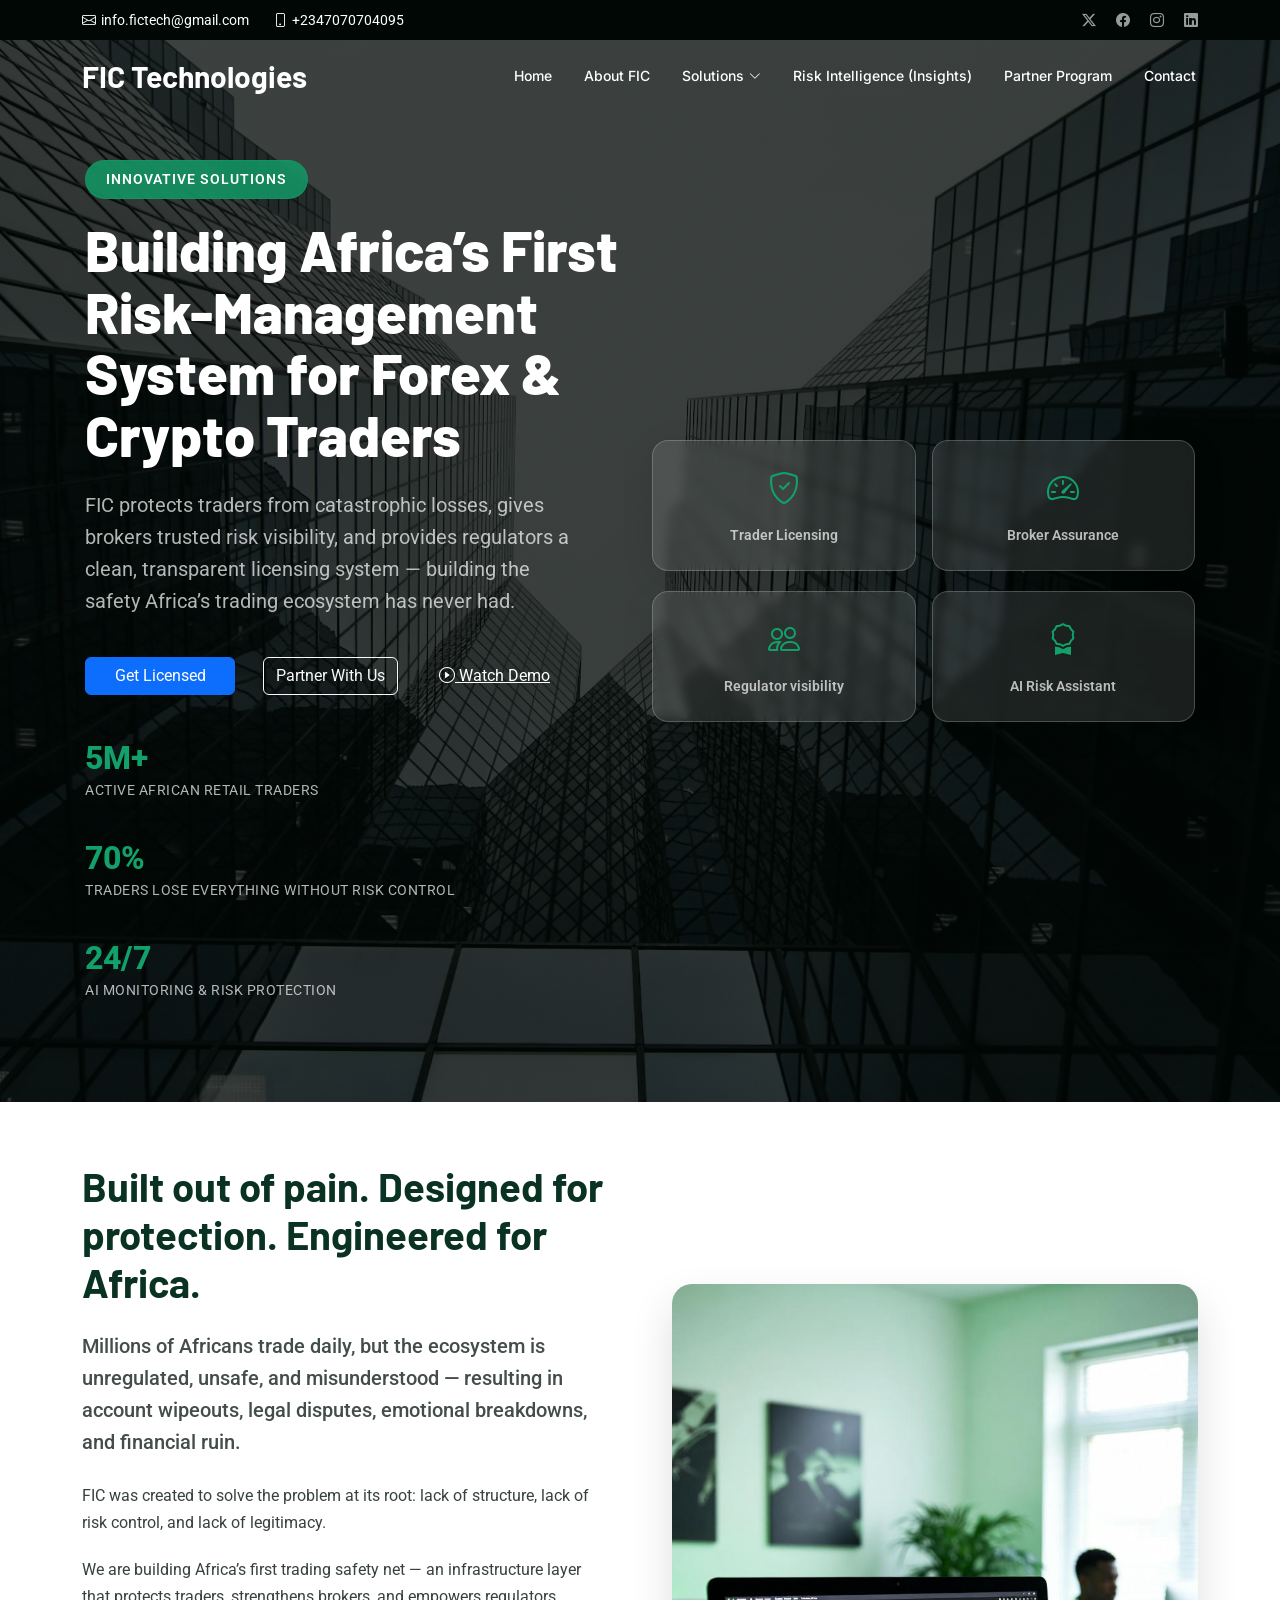
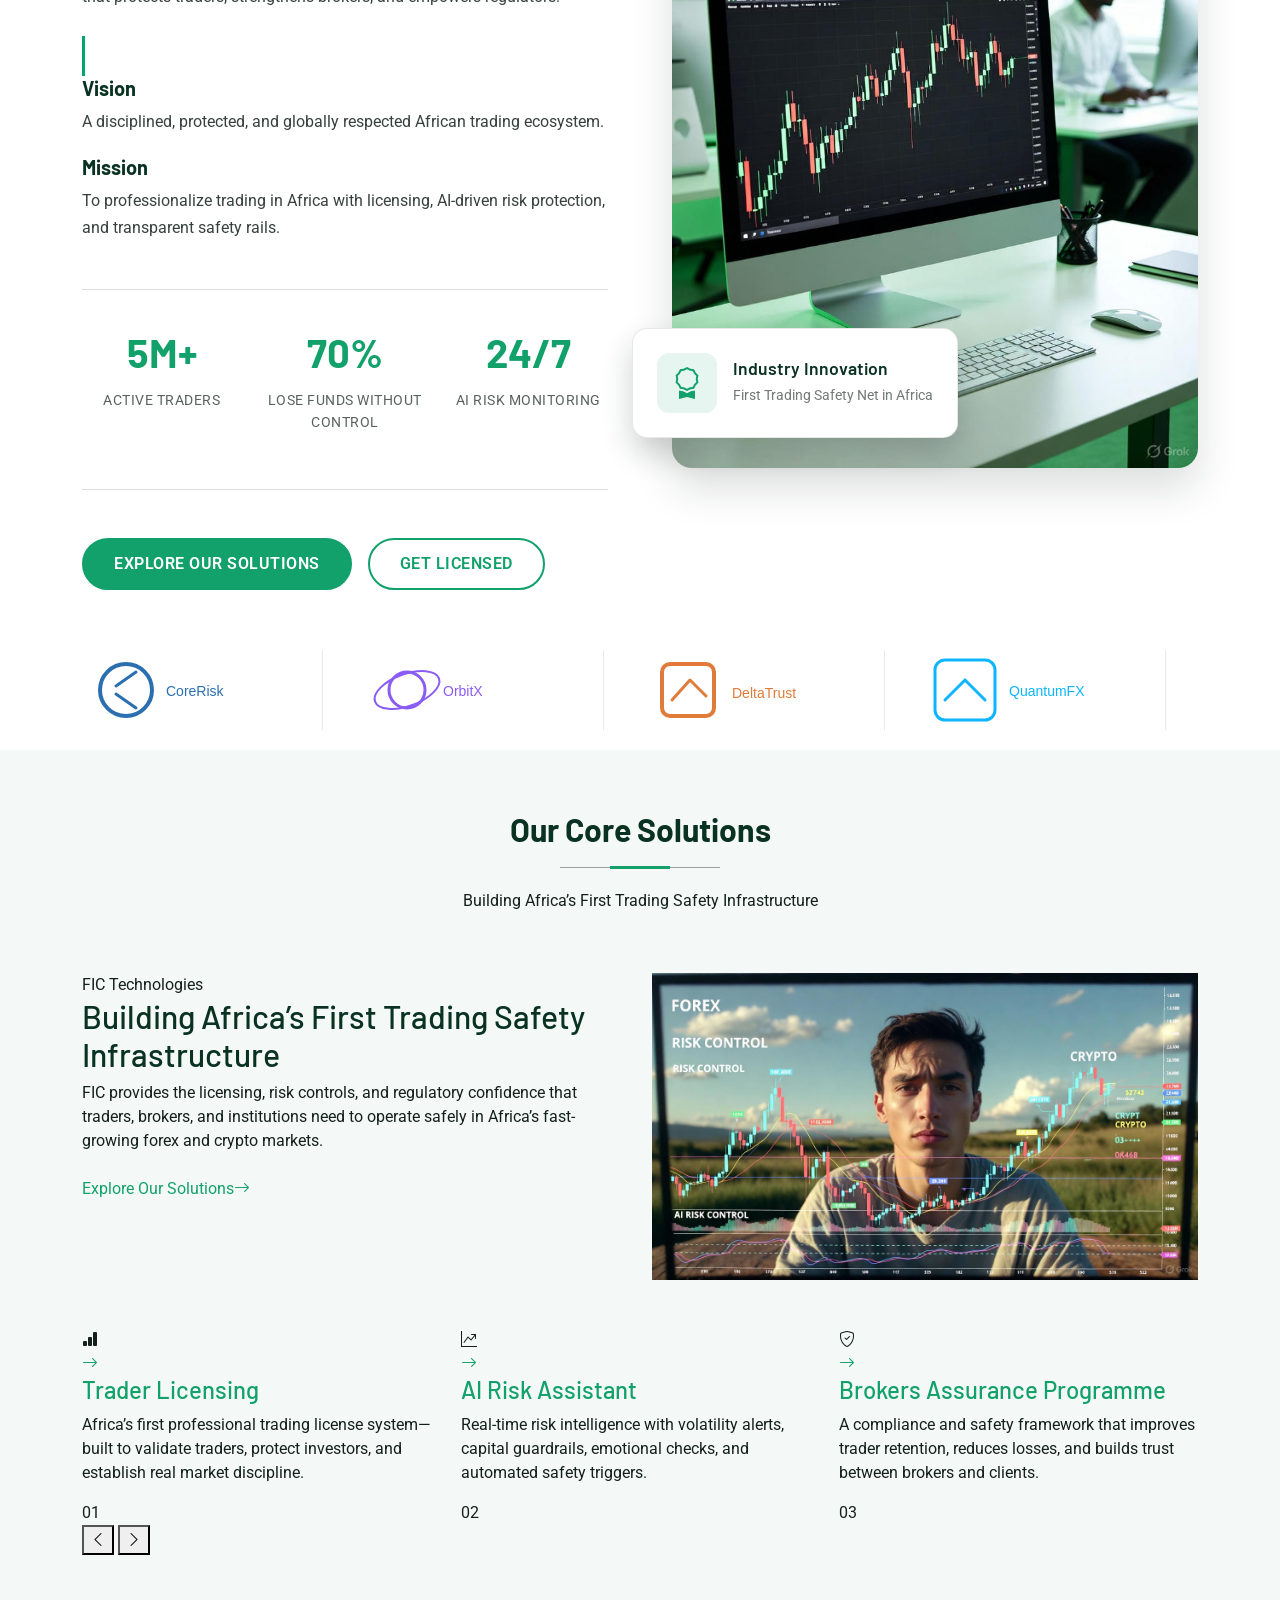
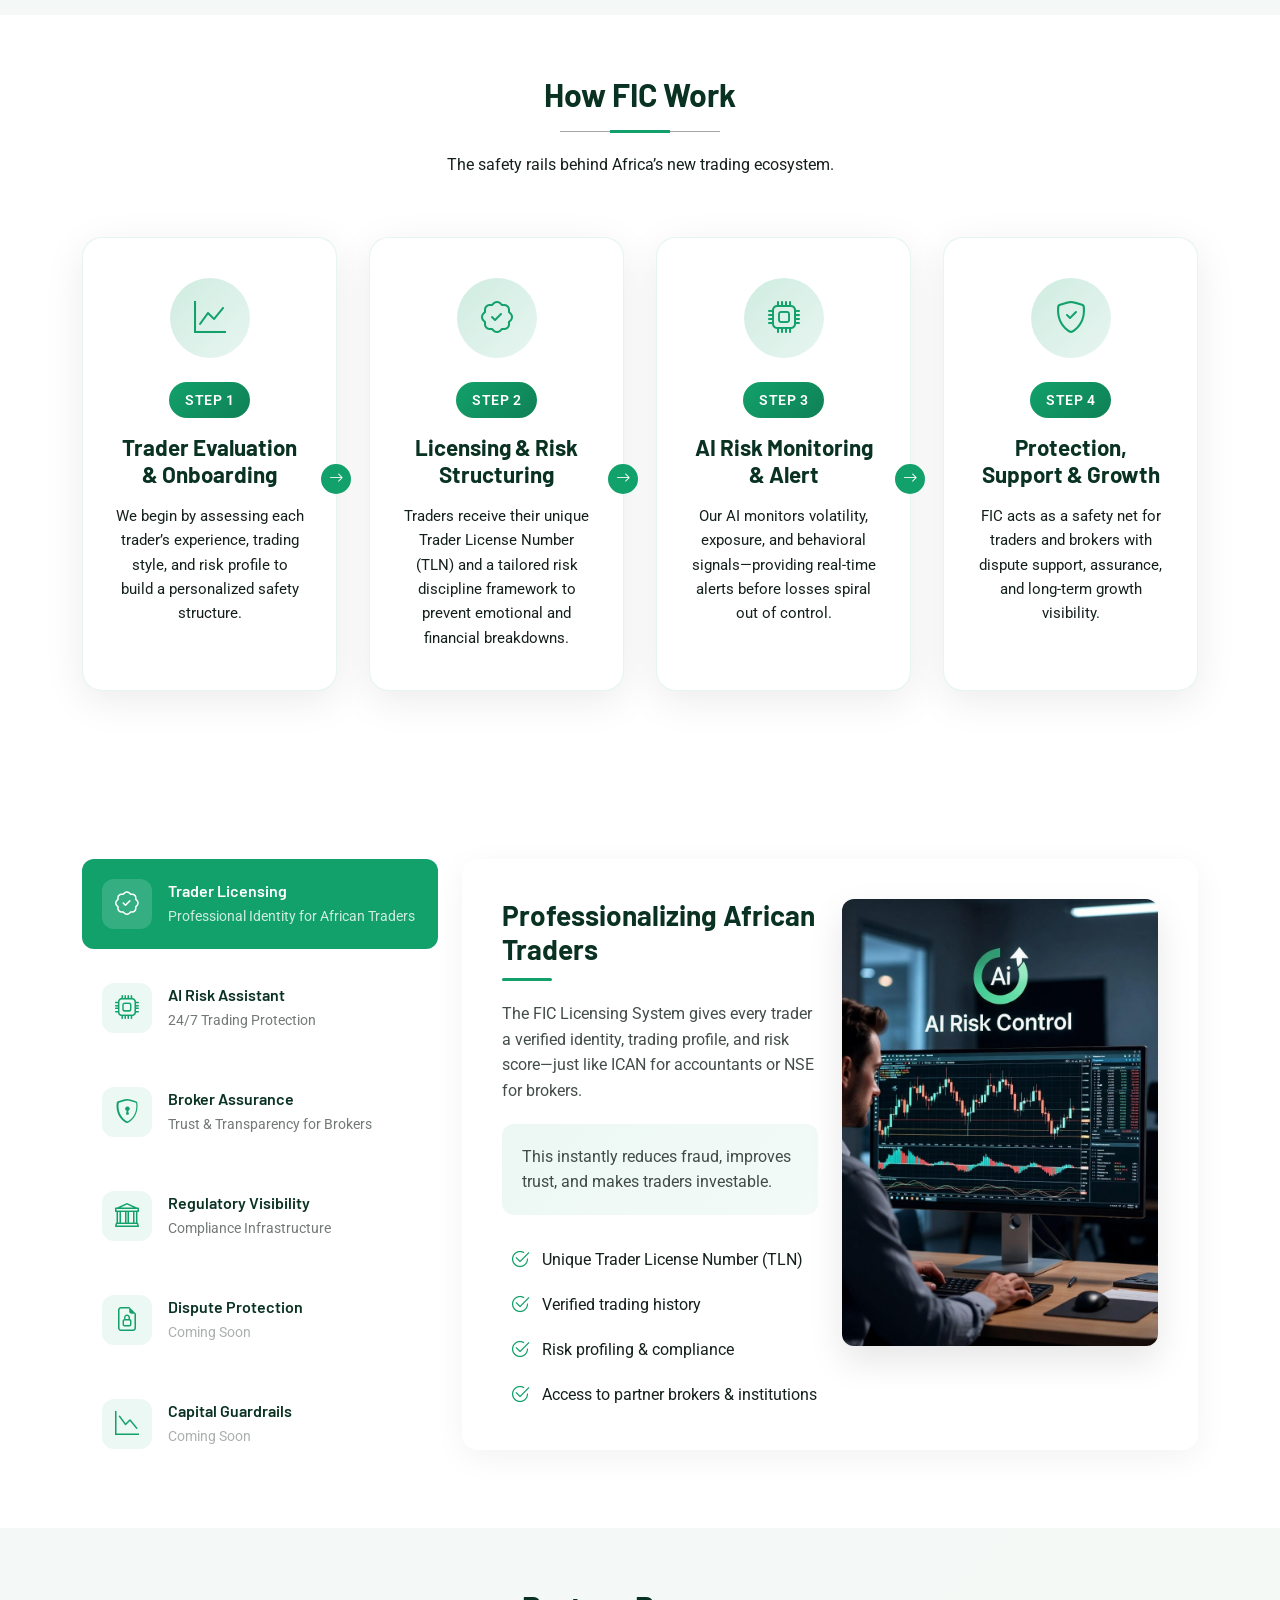
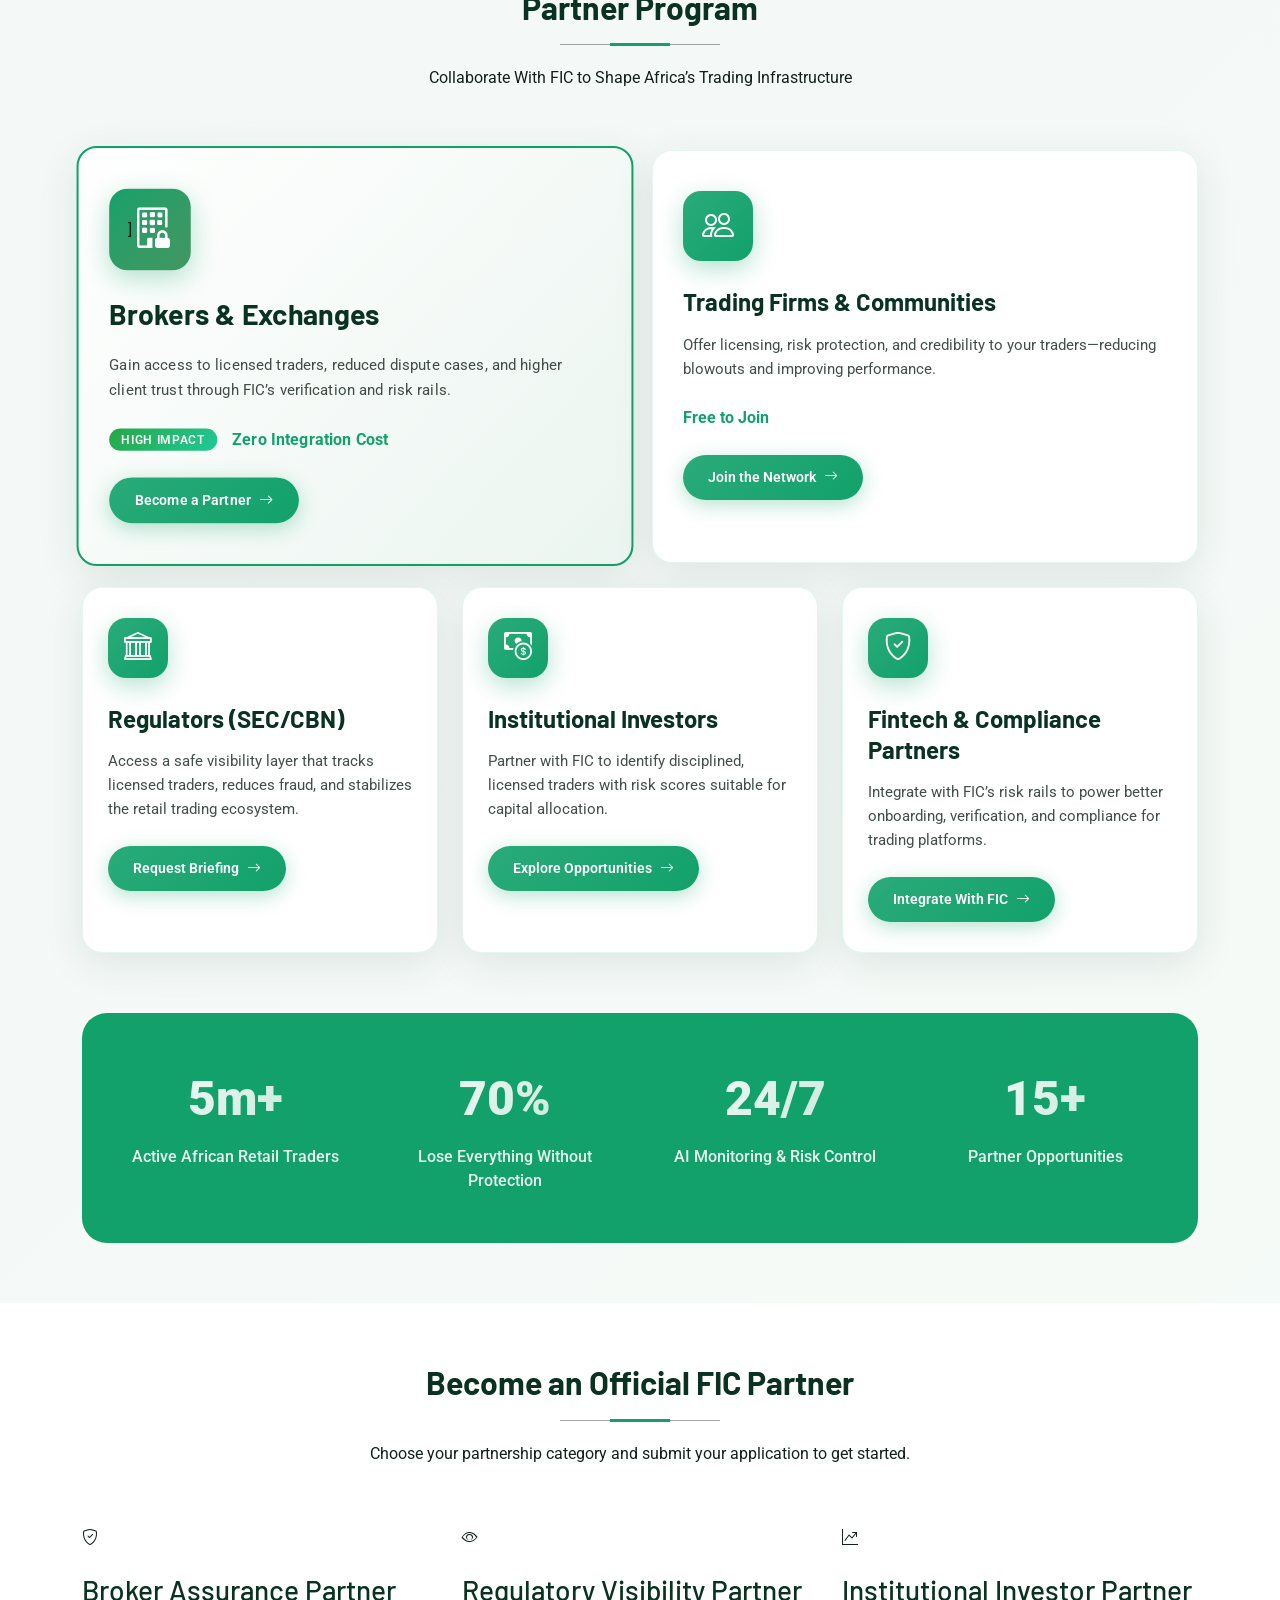
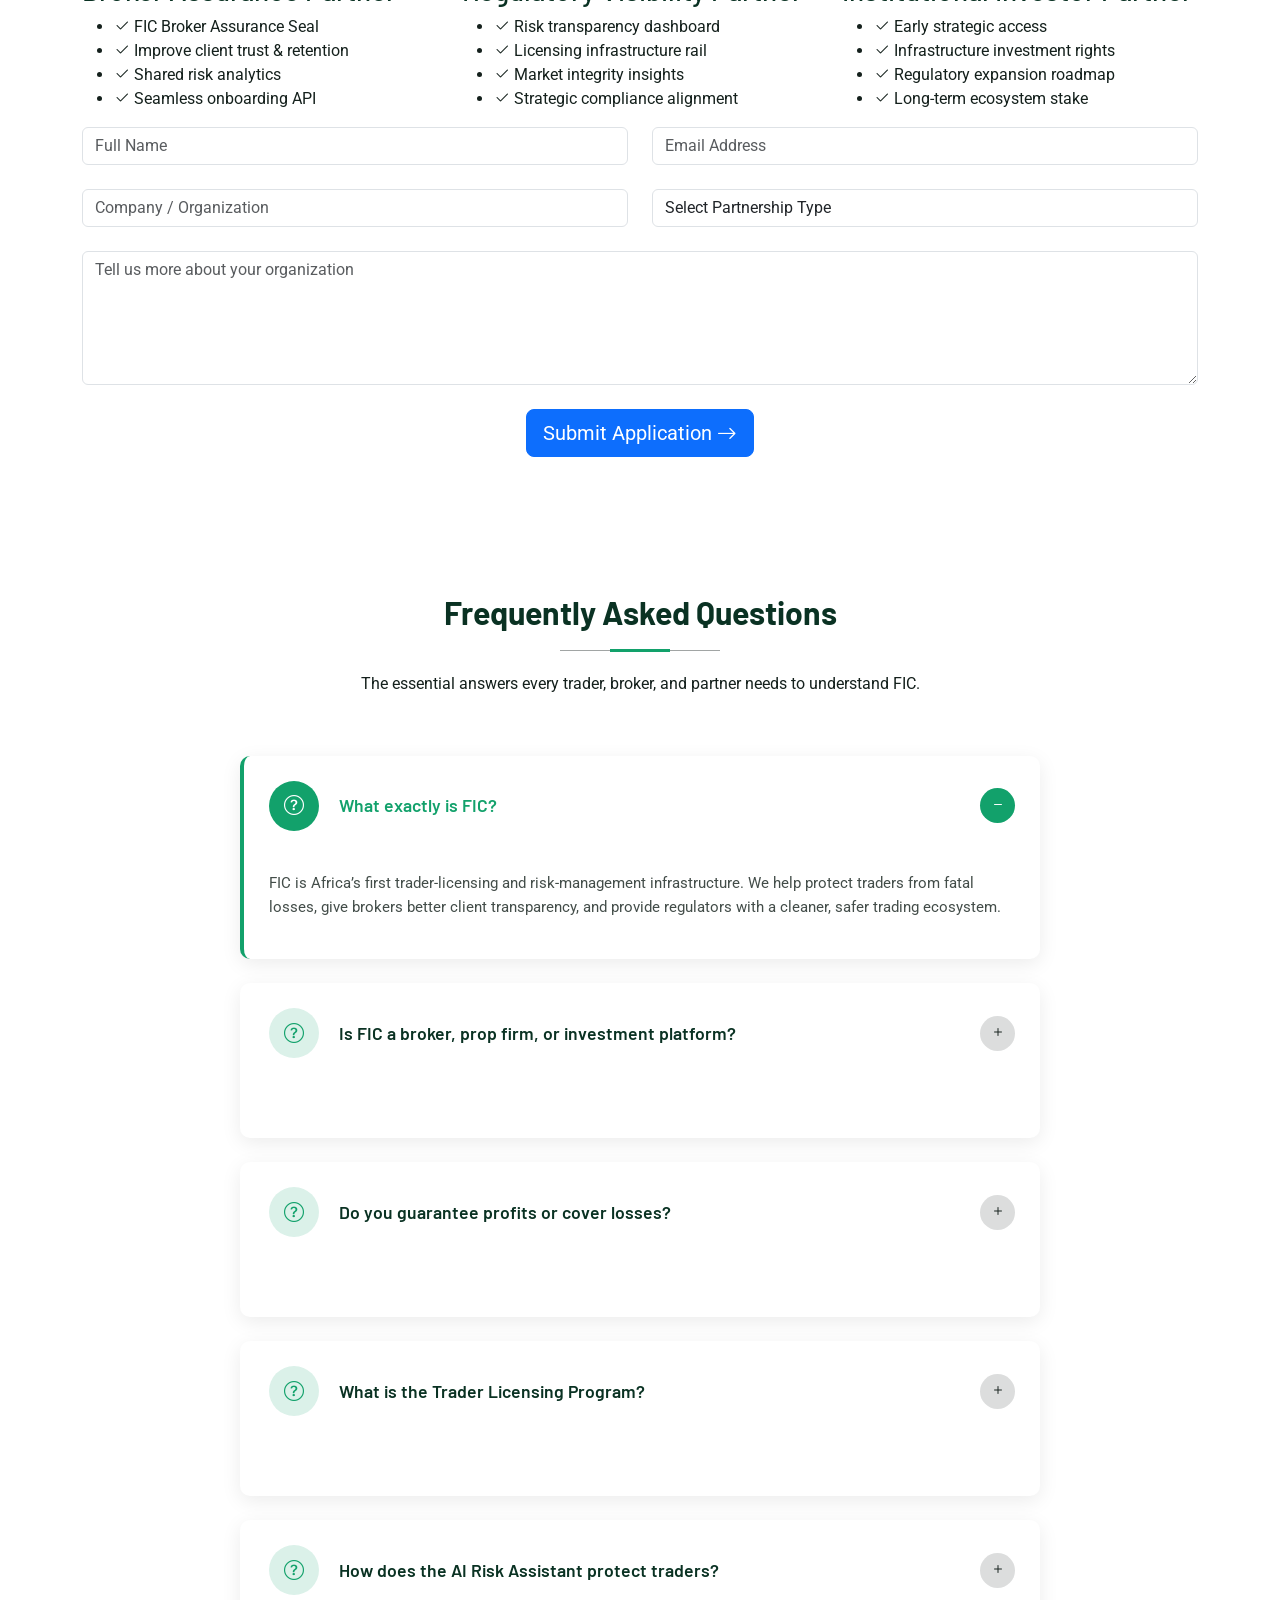
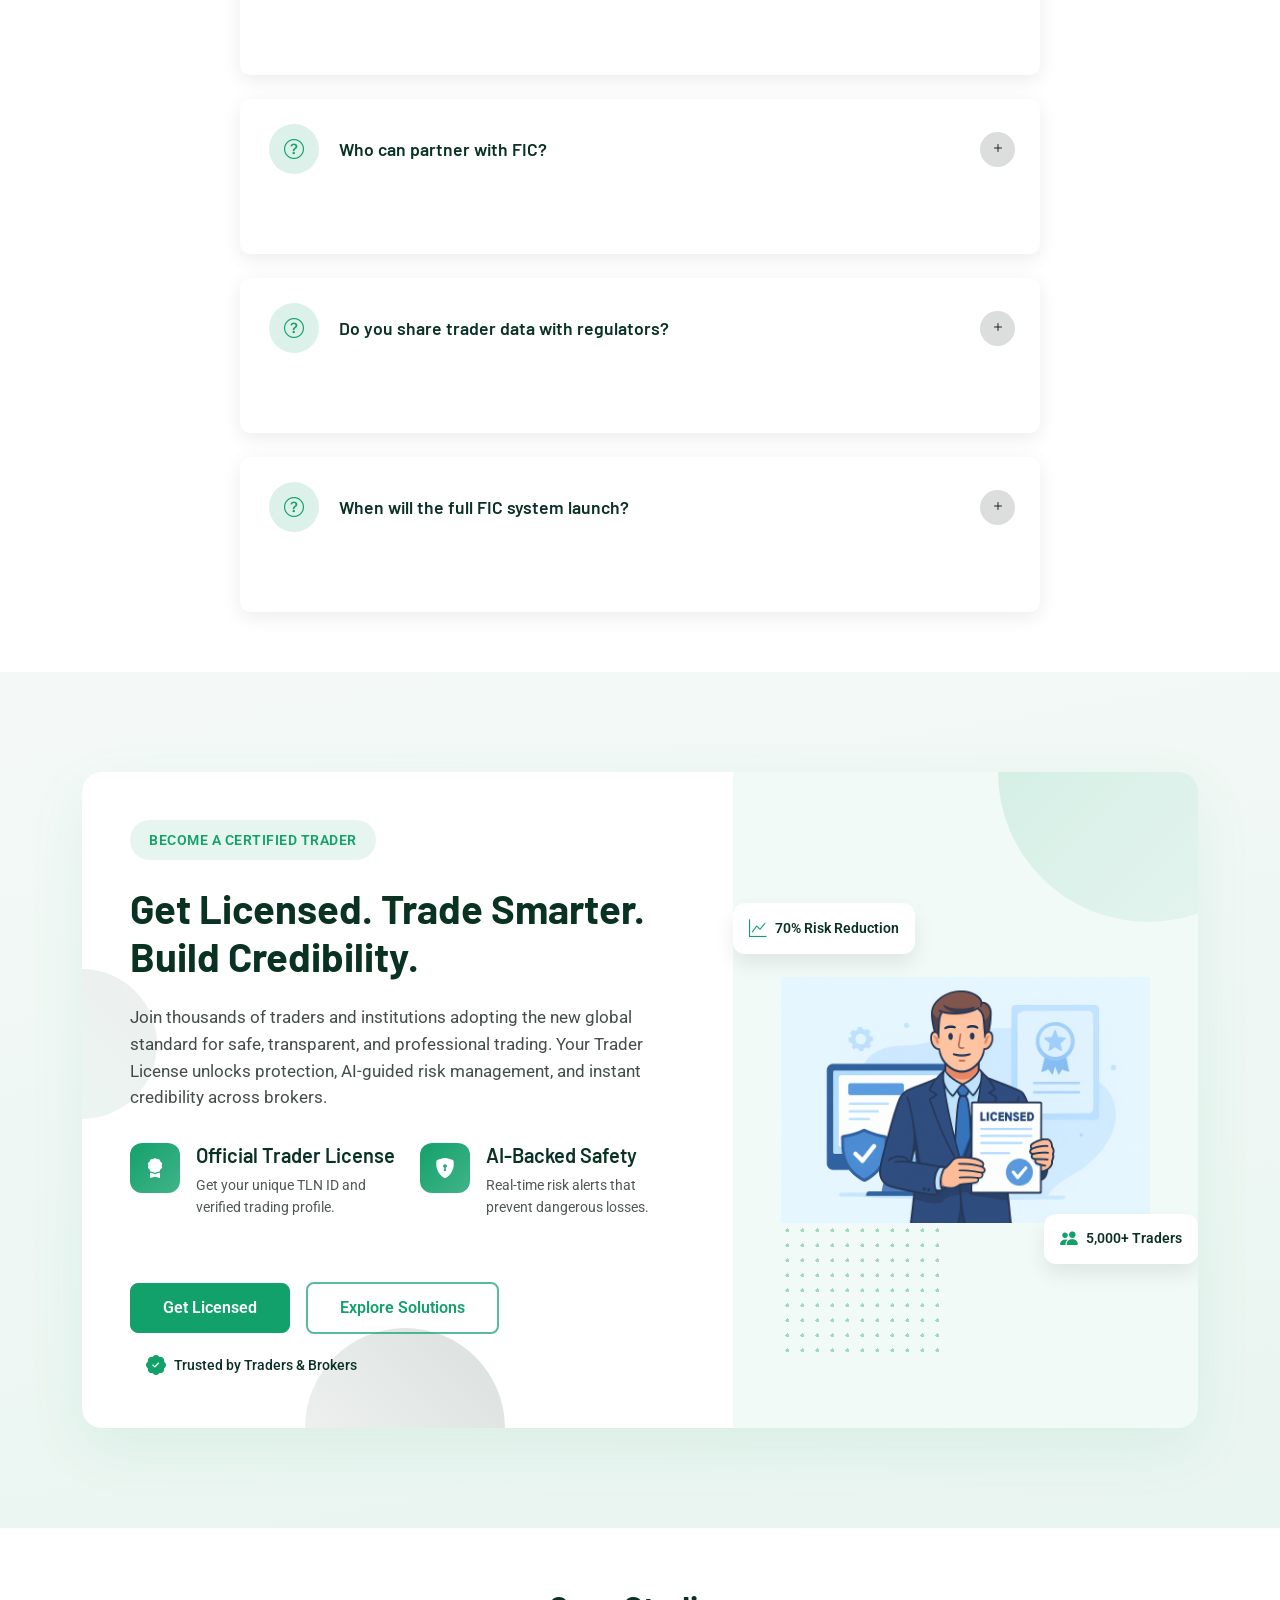
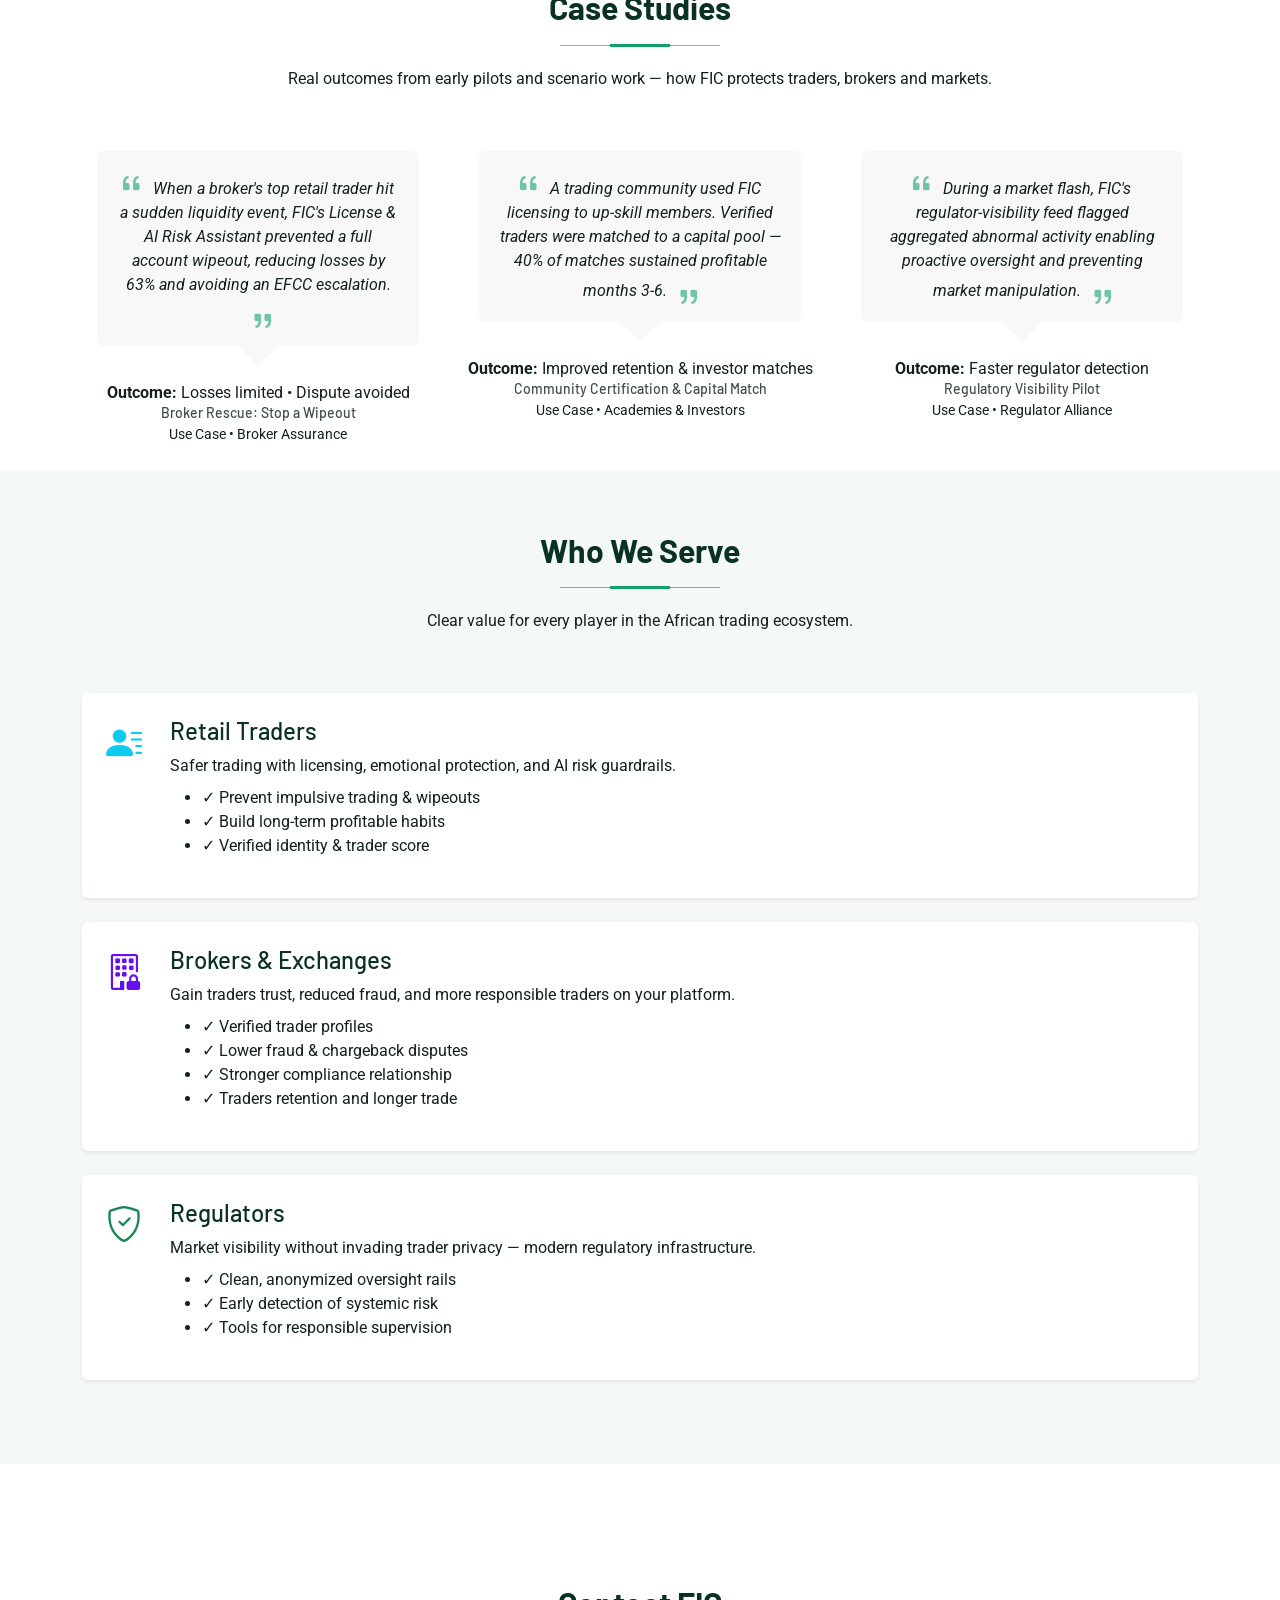
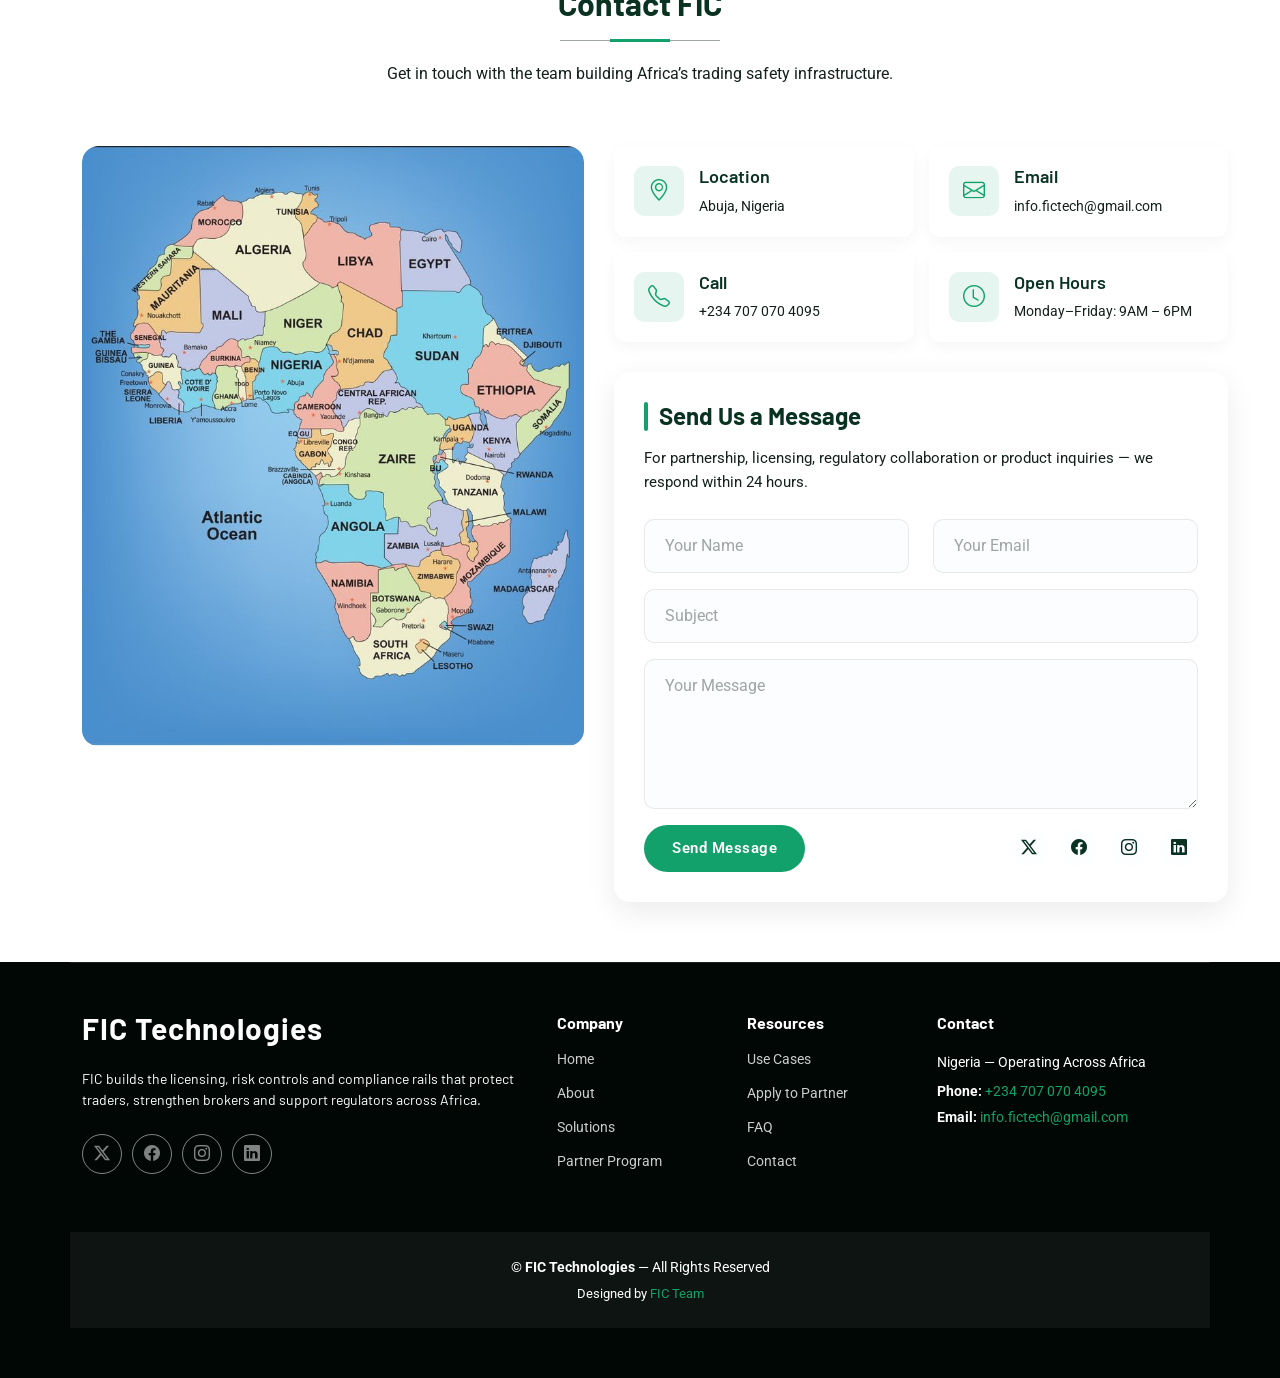
==== index.html @ 4be06a55 "Updated designs" ====
<!DOCTYPE html>
<html lang="en">

<head>
  <meta charset="utf-8">
  <meta content="width=device-width, initial-scale=1.0" name="viewport">
  <title>Index - Passion Bootstrap Template</title>
  <meta name="description" content="">
  <meta name="keywords" content="">
  <link rel="apple-touch-icon" sizes="180x180" href="/apple-touch-icon.png">
  <link rel="icon" type="image/png" sizes="512x512" href="/android-chrome-512x512.png">
  <link rel="icon" type="image/png" sizes="16x16" href="/favicon-16x16.png">
  <link rel="manifest" href="/site.webmanifest">

  <!-- Favicons -->
  <link href="assets/img/android-chrome-512x512.png" rel="icon">
  <link href="assets/img/apple-touch-icon.png" rel="apple-touch-icon">

  <!-- Fonts -->
  <link href="https://fonts.googleapis.com" rel="preconnect">
  <link href="https://fonts.gstatic.com" rel="preconnect" crossorigin>
  <link href="https://fonts.googleapis.com/css2?family=Roboto:ital,wght@0,100;0,300;0,400;0,500;0,700;0,900;1,100;1,300;1,400;1,500;1,700;1,900&family=Inter:wght@100;200;300;400;500;600;700;800;900&family=Barlow:ital,wght@0,100;0,200;0,300;0,400;0,500;0,600;0,700;0,800;0,900;1,100;1,200;1,300;1,400;1,500;1,600;1,700;1,800;1,900&display=swap" rel="stylesheet">

  <!-- Vendor CSS Files -->
  <link href="assets/vendor/bootstrap/css/bootstrap.min.css" rel="stylesheet">
  <link href="assets/vendor/bootstrap-icons/bootstrap-icons.css" rel="stylesheet">
  <link href="assets/vendor/glightbox/css/glightbox.min.css" rel="stylesheet">
  <link href="assets/vendor/swiper/swiper-bundle.min.css" rel="stylesheet">

  <!-- Main CSS File -->
  <link href="assets/css/main.css" rel="stylesheet">

  <!-- =======================================================
  * Template Name: FIC TECHNOLOGIES
  * Template URL: https://bootstrapmade.com/passion-bootstrap-template/
  * Updated: Jul 21 2025 with Bootstrap v5.3.7
  * Author: BootstrapMade.com
  * License: https://bootstrapmade.com/license/
  ======================================================== -->
</head>

<body class="index-page">

  <header id="header" class="header fixed-top">

    <div class="topbar d-flex align-items-center dark-background">
      <div class="container d-flex justify-content-center justify-content-md-between">
        <div class="contact-info d-flex align-items-center">
          <i class="bi bi-envelope d-flex align-items-center"><a href="mailto:info.fictech@gmail.com">info.fictech@gmail.com</a></i>
          <i class="bi bi-phone d-flex align-items-center ms-4"><span>+2347070704095</span></i>
        </div>
        <div class="social-links d-none d-md-flex align-items-center">
          <a href="#" class="twitter"><i class="bi bi-twitter-x"></i></a>
          <a href="#" class="facebook"><i class="bi bi-facebook"></i></a>
          <a href="#" class="instagram"><i class="bi bi-instagram"></i></a>
          <a href="#" class="linkedin"><i class="bi bi-linkedin"></i></a>
        </div>
      </div>
    </div><!-- End Top Bar -->

    <div class="branding d-flex align-items-cente">

      <div class="container position-relative d-flex align-items-center justify-content-between">
        <a href="index.html" class="logo d-flex align-items-center">
          <!-- Uncomment the line below if you also wish to use an image logo -->
          <!-- <img src="assets/img/logo.webp" alt=""> -->
          <h1 class="sitename">FIC Technologies</h1>
        </a>

        <nav id="navmenu" class="navmenu">
          <ul>
            <li><a href="#hero">Home</a></li>
<li><a href="#about">About FIC</a></li>

<li class="dropdown">
  <a href="#"><span>Solutions</span> <i class="bi bi-chevron-down"></i></a>
  <ul>
    <li><a href="#solution-licensing">Trader Licensing</a></li>
    <li><a href="#solution-ai">AI Risk Assistant</a></li>
    <li><a href="#solution-broker">Broker Assurance</a></li>
    <li><a href="#solution-regulator">Regulatory Visibility</a></li>
    <li><a href="#solution-dispute">Dispute Protection (Coming Soon)</a></li>
    <li><a href="#solution-capital">Capital Guardrails (Coming Soon)</a></li>
    <li><a href="#solution-behavior">Behavioral Risk Score (Coming Soon)</a></li>
  </ul>
</li>

<li><a href="#insights">Risk Intelligence (Insights)</a></li>
<li><a href="#partner">Partner Program</a></li>
<li><a href="#contact">Contact</a></li>
          </ul>
          <i class="mobile-nav-toggle d-xl-none bi bi-list"></i>
        </nav>
      </div>

    </div>

  </header>

  <main class="main">

    <!-- Hero Section -->
<section id="hero" class="hero section dark-background">

  <div class="hero-background">
    <img src="assets/img/bg/bg-14.webp" alt="" data-aos-duration="1000">
    <div class="overlay"></div>
  </div>

  <div class="container">
    <div class="row align-items-center">
      <div class="col-lg-6">
        <div class="hero-content">
          <span class="hero-badge">Innovative Solutions</span>
          <h1>Building Africa’s First Risk-Management System for Forex &amp; Crypto Traders</h1>
          <p>
            FIC protects traders from catastrophic losses, gives brokers trusted risk visibility,
            and provides regulators a clean, transparent licensing system — building the safety Africa’s trading
            ecosystem has never had.
          </p>

          <!-- CTA Buttons (clean, no nesting) -->
          <div class="d-flex align-items-center mt-4 hero-ctas">

  <!-- Button 1: Primary – goes to How We Work -->
  <a href="#how-we-work" class="btn btn-primary btn-get-started me-3">
    Get Licensed
  </a>

  <!-- Button 2: Outline – goes to Partner Program -->
  <a href="#services" class="btn btn-outline-light me-3">
    Partner With Us
  </a>

  <!-- Button 3: Ghost / Light – opens Demo modal -->
  <a href="#" class="btn btn-link text-white" data-bs-toggle="modal" data-bs-target="#watchDemoModal">
    <i class="bi bi-play-circle"></i>
    <span>Watch Demo</span>
  </a>

</div>

          <!-- Hero Stats -->
          <div class="hero-stats mt-4">
            <div class="stat-item">
              <span class="stat-number">5M+</span>
              <span class="stat-label">Active African Retail Traders</span>
            </div>
            <div class="stat-item">
              <span class="stat-number">70%</span>
              <span class="stat-label">Traders lose everything without risk control</span>
            </div>
            <div class="stat-item">
              <span class="stat-number">24/7</span>
              <span class="stat-label">AI monitoring &amp; Risk Protection</span>
            </div>
          </div>

        </div>
      </div>

      <div class="col-lg-6">
        <div class="hero-visual">
          <div class="row g-3">
            <div class="col-6">
              <div class="feature-card">
                <i class="bi bi-shield-check"></i>
                <span>Trader Licensing</span>
              </div>
              <div class="feature-card">
                <i class="bi bi-people"></i>
                <span>Regulator visibility</span>
              </div>
            </div>
            <div class="col-6">
              <div class="feature-card">
                <i class="bi bi-speedometer2"></i>
                <span>Broker Assurance</span>
              </div>
              <div class="feature-card">
                <i class="bi bi-award"></i>
                <span>AI Risk Assistant</span>
              </div>
            </div>
          </div>
        </div>
      </div>

    </div>
  </div>

</section><!-- /Hero Section -->

    <!-- About Section -->
    <section id="about" class="about section">

      <div class="container">

        <div class="row align-items-center">
          <div class="col-lg-6">
            <div class="content">
            <h2>Built out of pain. Designed for protection. Engineered for Africa.</h2>
              <p class="lead">Millions of Africans trade daily, but the ecosystem is unregulated, unsafe, and misunderstood — resulting in account wipeouts, legal disputes, emotional breakdowns, and financial ruin.</p>
              <p>FIC was created to solve the problem at its root: lack of structure, lack of risk control, and lack of legitimacy.</p>
              <p>We are building Africa’s first trading safety net —
an infrastructure layer that protects traders, strengthens brokers, and empowers regulators.</p>
<div class="fic-values mt-3">
  <div class="fic-values" style="margin-top: 25px; padding: 20px; border-left: 3px solid #00a66c;"></div>
    <h5 style="font-weight: 700; margin-bottom: 8px;">Vision</h5>
  <p>A disciplined, protected, and globally respected African trading ecosystem.</p>

  <h5 style="font-weight: 700; margin-top: 20px; margin-bottom: 8px;">Mission</h5>
  <p>To professionalize trading in Africa with licensing, AI-driven risk protection, and transparent safety rails.</p>
</div>

              <div class="stats-container">
                <div class="row">
                  <div class="col-md-4">
                    <div class="stat-item">
                      <div class="number">5M+</div>
                      <div class="label">Active Traders</div>
                    </div>
                  </div>
                  <div class="col-md-4">
                    <div class="stat-item">
                      <div class="number">70%</div>
                      <div class="label">LOSE FUNDS WITHOUT CONTROL</div>
                    </div>
                  </div>
                  <div class="col-md-4">
                    <div class="stat-item">
                      <div class="number">24/7</div>
                      <div class="label">AI RISK MONITORING</div>
                    </div>
                  </div>
                </div>
              </div>

              <div class="cta-wrapper">
                <a href="#portfolio" class="btn btn-primary">Explore Our Solutions</a>
                <a href="#team" class="btn btn-outline">Get Licensed</a>
              </div>
            </div>
          </div>

          <div class="col-lg-6">
            <div class="image-wrapper">
              <img src="assets/img/about/shared_image_1764369070200.jpg" alt="About Us" class="img-fluid main-image">
              <div class="floating-card">
                <div class="card-content">
                  <i class="bi bi-award"></i>
                  <div class="text">
                    <h5>Industry Innovation</h5>
                    <span>First Trading Safety Net in Africa</span>
                  </div>
                </div>
              </div>
            </div>
          </div>
        </div>

      </div>

    </section><!-- /About Section -->

    <section id="clients" class="clients section">

  <div class="container">
    <div class="swiper clients-swiper init-swiper">

      <script type="application/json" class="swiper-config">
        {
          "loop": true,
          "speed": 3000,
          "autoplay": {
            "delay": 0,
            "pauseOnMouseEnter": false,
            "disableOnInteraction": false
          },
          "slidesPerView": "auto",
          "spaceBetween": 40,
          "grabCursor": false,
          "allowTouchMove": false
        }
      </script>

      <div class="swiper-wrapper align-items-center">

        <div class="swiper-slide"><img src="assets/img/clients/apex-markets.svg" class="img-fluid"></div>
        <div class="swiper-slide"><img src="assets/img/clients/corerisk.svg" class="img-fluid"></div>
        <div class="swiper-slide"><img src="assets/img/clients/orbitx.svg" class="img-fluid"></div>
        <div class="swiper-slide"><img src="assets/img/clients/deltatrust.svg" class="img-fluid"></div>
        <div class="swiper-slide"><img src="assets/img/clients/quantumfx.svg" class="img-fluid"></div>
        <div class="swiper-slide"><img src="assets/img/clients/primelayer.svg" class="img-fluid"></div>
        <div class="swiper-slide"><img src="assets/img/clients/novadata.svg" class="img-fluid"></div>
        <div class="swiper-slide"><img src="assets/img/clients/shieldtech.svg" class="img-fluid"></div>

      </div>

    </div>
  </div>

</section>



    <!-- Featured Services Section -->
    <section id="featured-services" class="Our Core Solutions section light-background">

      <!-- Section Title -->
      <div class="container section-title">
        <h2>Our Core Solutions</h2>
        <p>Building Africa’s First Trading Safety Infrastructure</p>
      </div><!-- End Section Title -->

      <div class="container">

        <div class="row">
          <div class="col-lg-6">
            <div class="services-content" data-aos-duration="900">
              <span class="subtitle">FIC Technologies</span>
              <h2>Building Africa’s First Trading Safety Infrastructure</h2>
              <p data-aos-duration="800">FIC provides the licensing, risk controls, and regulatory confidence that traders,
            brokers, and institutions need to operate safely in Africa’s fast-growing forex and crypto markets.</p>
              <div class="mt-4" data-aos-duration="1100">
                <a href="#" class="btn-consultation"><span>Explore Our Solutions</span><i class="bi bi-arrow-right"></i></a>
              </div>
            </div>
          </div>
          <div class="col-lg-6">
            <div class="services-image">
              <img src="assets/img/services/shared_image_1764605175584.jpg" alt="Business Services" class="img-fluid">
              <div class="shape-circle"></div>
              <div class="shape-accent"></div>
            </div>
          </div>
        </div>

        <div class="row mt-5" data-aos-duration="1000">
          <div class="col-12">
            <div class="services-slider swiper init-swiper">
              <script type="application/json" class="swiper-config">
                {
                  "slidesPerView": 3,
                  "spaceBetween": 20,
                  "loop": true,
                  "speed": 600,
                  "autoplay": {
                    "delay": 5000
                  },
                  "navigation": {
                    "nextEl": ".swiper-nav-next",
                    "prevEl": ".swiper-nav-prev"
                  },
                  "breakpoints": {
                    "320": {
                      "slidesPerView": 1
                    },
                    "768": {
                      "slidesPerView": 2
                    },
                    "992": {
                      "slidesPerView": 3
                    }
                  }
                }
              </script>
              <div class="swiper-wrapper">

                <div class="swiper-slide">
                  <div class="service-card">
                    <div class="icon-box">
                      <i class="bi bi-bar-chart-fill"></i>
                    </div>
                    <a href="#" class="arrow-link"><i class="bi bi-arrow-right"></i></a>
                    <div class="content">
                      <h4><a href="#">Trader Licensing</a></h4>
                      <p>Africa’s first professional trading license system—built to validate traders, protect investors, and establish real market discipline.</p>
                      <div class="service-number">01</div>
                    </div>
                  </div>
                </div>

                <div class="swiper-slide">
                  <div class="service-card">
                    <div class="icon-box">
                      <i class="bi bi-graph-up-arrow"></i>
                    </div>
                    <a href="#" class="arrow-link"><i class="bi bi-arrow-right"></i></a>
                    <div class="content">
                      <h4><a href="#">AI Risk Assistant</a></h4>
                      <p>Real-time risk intelligence with volatility alerts, capital guardrails, emotional checks, and automated safety triggers.</p>
                      <div class="service-number">02</div>
                    </div>
                  </div>
                </div>

                <div class="swiper-slide">
                  <div class="service-card">
                    <div class="icon-box">
                      <i class="bi bi-shield-check"></i>
                    </div>
                    <a href="#" class="arrow-link"><i class="bi bi-arrow-right"></i></a>
                    <div class="content">
                      <h4><a href="#">Brokers Assurance Programme</a></h4>
                      <p>A compliance and safety framework that improves trader retention, reduces losses, and builds trust between brokers and clients.</p>
                      <div class="service-number">03</div>
                    </div>
                  </div>
                </div>

                <div class="swiper-slide">
                  <div class="service-card">
                    <div class="icon-box">
                      <i class="bi bi-lightbulb-fill"></i>
                    </div>
                    <a href="#" class="arrow-link"><i class="bi bi-arrow-right"></i></a>
                    <div class="content">
                      <h4><a href="#">Regulatory Visibility</a></h4>
                      <p>Privacy-preserving oversight rails that provide regulators with clean, trusted activity streams without exposing trader identity.</p>
                      <div class="service-number">04</div>
                    </div>
                  </div>
                </div>

                <div class="swiper-slide">
                  <div class="service-card">
                    <div class="icon-box">
                      <i class="bi bi-people-fill"></i>
                    </div>
                    <a href="#" class="arrow-link"><i class="bi bi-arrow-right"></i></a>
                    <div class="content">
                      <h4><a href="#">Dispute Protection</a></h4>
                      <p> A structured mediation layer that protects traders from wrongful accusations and protects brokers from fraudulent claims.</p>
                      <div class="service-number">05</div>
                    </div>
                  </div>
                </div>

              </div>
            </div>
          </div>
        </div>

        <div class="row">
          <div class="col-12">
            <div class="swiper-navigation">
              <button class="swiper-nav-prev"><i class="bi bi-chevron-left"></i></button>
              <button class="swiper-nav-next"><i class="bi bi-chevron-right"></i></button>
            </div>
          </div>
        </div>

      </div>

    </section><!-- /Featured Services Section -->

    <!-- How We Work Section -->
    <section id="how-we-work" class="how-we-work section">

      <!-- Section Title -->
      <div class="container section-title">
        <h2>How FIC Work</h2>
        <p>The safety rails behind Africa’s new trading ecosystem.</p>
      </div><!-- End Section Title -->

      <div class="container">

        <div class="steps-grid">
          <div class="step-card">
            <div class="step-icon">
              <i class="bi bi-graph-up"></i>
            </div>
            <div class="step-number">Step 1</div>
            <h3>Trader Evaluation & Onboarding</h3>
            <p>We begin by assessing each trader’s experience, trading style, and risk profile to build a personalized safety structure.</p>
            <div class="step-arrow">
              <i class="bi bi-arrow-right"></i>
            </div>
          </div>

          <div class="step-card">
            <div class="step-icon">
              <i class="bi bi-patch-check"></i>
            </div>
            <div class="step-number">Step 2</div>
            <h3>Licensing & Risk Structuring</h3>
            <p>Traders receive their unique Trader License Number (TLN) and a tailored risk discipline framework to prevent emotional and financial breakdowns.</p>
            <div class="step-arrow">
              <i class="bi bi-arrow-right"></i>
            </div>
          </div>

          <div class="step-card">
            <div class="step-icon">
              <i class="bi bi-cpu"></i>
            </div>
            <div class="step-number">Step 3</div>
            <h3>AI Risk Monitoring & Alert</h3>
            <p>Our AI monitors volatility, exposure, and behavioral signals—providing real-time alerts before losses spiral out of control.</p>
            <div class="step-arrow">
              <i class="bi bi-arrow-right"></i>
            </div>
          </div>

          <div class="step-card">
            <div class="step-icon">
              <i class="bi bi-shield-check"></i>
            </div>
            <div class="step-number">Step 4</div>
            <h3>Protection, Support & Growth</h3>
            <p>FIC acts as a safety net for traders and brokers with dispute support, assurance, and long-term growth visibility.</p>
          </div>
        </div>

      </div>

    </section><!-- /How We Work Section -->

    <!-- Features Section -->
<section id="features" class="features section">

  <div class="container">

    <div class="row g-4">
      
      <!-- Left Navigation Tabs -->
      <div class="col-lg-4">
        <ul class="nav nav-tabs flex-column" role="tablist">

          <!-- TAB 1 -->
          <li class="nav-item">
            <a class="nav-link active" data-bs-toggle="tab" data-bs-target="#features-tab-1" role="tab">
              <div class="d-flex align-items-center">
                <div class="icon-box"><i class="bi bi-patch-check"></i></div>
                <div class="ms-3">
                  <h4>Trader Licensing</h4>
                  <p>Professional Identity for African Traders</p>
                </div>
              </div>
            </a>
          </li>

          <!-- TAB 2 -->
          <li class="nav-item">
            <a class="nav-link" data-bs-toggle="tab" data-bs-target="#features-tab-2" role="tab">
              <div class="d-flex align-items-center">
                <div class="icon-box"><i class="bi bi-cpu"></i></div>
                <div class="ms-3">
                  <h4>AI Risk Assistant</h4>
                  <p>24/7 Trading Protection</p>
                </div>
              </div>
            </a>
          </li>

          <!-- TAB 3 -->
          <li class="nav-item">
            <a class="nav-link" data-bs-toggle="tab" data-bs-target="#features-tab-3" role="tab">
              <div class="d-flex align-items-center">
                <div class="icon-box"><i class="bi bi-shield-lock"></i></div>
                <div class="ms-3">
                  <h4>Broker Assurance</h4>
                  <p>Trust & Transparency for Brokers</p>
                </div>
              </div>
            </a>
          </li>

          <!-- TAB 4 -->
          <li class="nav-item">
            <a class="nav-link" data-bs-toggle="tab" data-bs-target="#features-tab-4" role="tab">
              <div class="d-flex align-items-center">
                <div class="icon-box"><i class="bi bi-bank"></i></div>
                <div class="ms-3">
                  <h4>Regulatory Visibility</h4>
                  <p>Compliance Infrastructure</p>
                </div>
              </div>
            </a>
          </li>

          <!-- TAB 5 (COMING SOON) -->
          <li class="nav-item">
            <a class="nav-link" data-bs-toggle="tab" data-bs-target="#features-tab-5" role="tab">
              <div class="d-flex align-items-center">
                <div class="icon-box"><i class="bi bi-file-earmark-lock"></i></div>
                <div class="ms-3">
                  <h4>Dispute Protection</h4>
                  <p style="opacity: 0.6;">Coming Soon</p>
                </div>
              </div>
            </a>
          </li>

          <!-- TAB 6 (COMING SOON) -->
          <li class="nav-item">
            <a class="nav-link" data-bs-toggle="tab" data-bs-target="#features-tab-6" role="tab">
              <div class="d-flex align-items-center">
                <div class="icon-box"><i class="bi bi-graph-down"></i></div>
                <div class="ms-3">
                  <h4>Capital Guardrails</h4>
                  <p style="opacity: 0.6;">Coming Soon</p>
                </div>
              </div>
            </a>
          </li>

        </ul>
      </div>
      <!-- End Left Navigation -->

      <!-- Right Tab Content -->
      <div class="col-lg-8">
        <div class="tab-content">

          <!-- TAB CONTENT 1: Trader Licensing -->
          <div class="tab-pane fade active show" id="features-tab-1" role="tabpanel">
            <div class="content-box">
              <div class="row g-4">
                
                <div class="col-lg-6">
                  <h3>Professionalizing African Traders</h3>
                  <p>The FIC Licensing System gives every trader a verified identity, trading profile, and risk score—just like ICAN for accountants or NSE for brokers.</p>
                  <p class="highlight">This instantly reduces fraud, improves trust, and makes traders investable.</p>
                  <ul class="features-list">
                    <li><i class="bi bi-check2-circle"></i> Unique Trader License Number (TLN)</li>
                    <li><i class="bi bi-check2-circle"></i> Verified trading history</li>
                    <li><i class="bi bi-check2-circle"></i> Risk profiling & compliance</li>
                    <li><i class="bi bi-check2-circle"></i> Access to partner brokers & institutions</li>
                  </ul>
                </div>

                <div class="col-lg-6">
                  <div class="image-box">
                    <img src="assets/img/misc/shared_image_1764602435386.jpg" class="img-fluid">
                  </div>
                </div>

              </div>
            </div>
          </div>

          <!-- TAB CONTENT 2: AI Risk Assistant -->
          <div class="tab-pane fade" id="features-tab-2" role="tabpanel">
            <div class="content-box">
              <div class="row g-4">

                <div class="col-lg-6">
                  <h3>24/7 AI Market Protection</h3>
                  <p>The AI Assistant monitors trades in real time and stops account wipeouts caused by emotions, volatility, or over-risking.</p>
                  <p class="highlight">It’s like having a professional risk manager sitting beside every trader.</p>
                  <ul class="features-list">
                    <li><i class="bi bi-check2-circle"></i> Volatility radar alerts</li>
                    <li><i class="bi bi-check2-circle"></i> Capital guardrails & limits</li>
                    <li><i class="bi bi-check2-circle"></i> AI-calculated stop-loss zones</li>
                    <li><i class="bi bi-check2-circle"></i> Emotional discipline prompts</li>
                  </ul>
                </div>

                <div class="col-lg-6">
                  <div class="image-box">
                    <img src="assets/img/misc/shared_image_1764602435386.jpg" class="img-fluid">
                  </div>
                </div>

              </div>
            </div>
          </div>

          <!-- TAB CONTENT 3: Broker Assurance -->
          <div class="tab-pane fade" id="features-tab-3" role="tabpanel">
            <div class="content-box">
              <div class="row g-4">

                <div class="col-lg-6">
                  <h3>Stronger Brokers. Safer Clients.</h3>
                  <p>The Broker Assurance Program gives exchanges and brokers a verified trader base, reduced disputes, and higher client retention.</p>
                  <p class="highlight">When traders are licensed and protected, brokers grow sustainably.</p>
                  <ul class="features-list">
                    <li><i class="bi bi-check2-circle"></i> Verified, compliant traders</li>
                    <li><i class="bi bi-check2-circle"></i> Reduced fraud cases</li>
                    <li><i class="bi bi-check2-circle"></i> Transparent performance data</li>
                    <li><i class="bi bi-check2-circle"></i> FIC-broker co-protection model</li>
                  </ul>
                </div>

                <div class="col-lg-6">
                  <div class="image-box">
                    <img src="assets/img/misc/shared_image_1764602435386.jpg" class="img-fluid">
                  </div>
                </div>

              </div>
            </div>
          </div>

          <!-- TAB CONTENT 4: Regulatory Visibility -->
          <div class="tab-pane fade" id="features-tab-4" role="tabpanel">
            <div class="content-box">
              <div class="row g-4">

                <div class="col-lg-6">
                  <h3>Infrastructure for Regulators</h3>
                  <p>FIC creates a safe digital rail for regulators to verify traders, brokers, and risk activity without interfering with privacy.</p>
                  <p class="highlight">Regulators finally get visibility without over-policing traders.</p>
                  <ul class="features-list">
                    <li><i class="bi bi-check2-circle"></i> Secure licensing registry</li>
                    <li><i class="bi bi-check2-circle"></i> Verified broker partnerships</li>
                    <li><i class="bi bi-check2-circle"></i> Non-intrusive compliance data</li>
                    <li><i class="bi bi-check2-circle"></i> Market risk intelligence</li>
                  </ul>
                </div>

                <div class="col-lg-6">
                  <div class="image-box">
                    <img src="assets/img/misc/shared_image_1764602435386.jpg" class="img-fluid">
                  </div>
                </div>

              </div>
            </div>
          </div>

          <!-- TAB CONTENT 5: Dispute Protection (COMING SOON) -->
          <div class="tab-pane fade" id="features-tab-5" role="tabpanel">
            <div class="content-box text-center">
              <h3>Dispute Protection</h3>
              <p class="highlight">Coming Soon</p>
              <p>Automated documentation and mediation tools to protect both traders and investors when things go wrong.</p>
            </div>
          </div>

          <!-- TAB CONTENT 6: Capital Guardrails (COMING SOON) -->
          <div class="tab-pane fade" id="features-tab-6" role="tabpanel">
            <div class="content-box text-center">
              <h3>Capital Guardrails</h3>
              <p class="highlight">Coming Soon</p>
              <p>Advanced risk rail that prevents catastrophic losses by enforcing capital discipline across all trades.</p>
            </div>
          </div>

        </div>
      </div>
      <!-- End Right Content -->

    </div>
  </div>

</section>
<!-- /Features Section -->
  <!-- Partner Program Section -->
<section id="services" class="services section light-background">

  <!-- Section Title -->
  <div class="container section-title">
    <h2>Partner Program</h2>
    <p>Collaborate With FIC to Shape Africa’s Trading Infrastructure</p>
  </div>

  <div class="container">

    <div class="row gy-4">

      <!-- Card 1: Brokers & Exchanges -->
      <div class="col-lg-6 col-md-6">
        <div class="service-card featured">
          <div class="service-icon">
    ]        <i class="bi bi-building-lock"></i>
          </div>
          <div class="service-content">
            <h3>Brokers & Exchanges</h3>
            <p>Gain access to licensed traders, reduced dispute cases, and higher client trust through FIC’s verification and risk rails.</p>
            <div class="service-meta">
              <span class="badge popular">High Impact</span>
              <span class="price">Zero Integration Cost</span>
            </div>
            <a href="#contact" class="btn-cta">
              <span>Become a Partner</span>
              <i class="bi bi-arrow-right"></i>
            </a>
          </div>
          <div class="service-bg"></div>
        </div>
      </div>

      <!-- Card 2: Trading Communities -->
      <div class="col-lg-6 col-md-6">
        <div class="service-card">
          <div class="service-icon">
            <i class="bi bi-people"></i>
          </div>
          <div class="service-content">
            <h3>Trading Firms & Communities</h3>
            <p>Offer licensing, risk protection, and credibility to your traders—reducing blowouts and improving performance.</p>
            <div class="service-meta">
              <span class="price">Free to Join</span>
            </div>
            <a href="#contact" class="btn-cta">
              <span>Join the Network</span>
              <i class="bi bi-arrow-right"></i>
            </a>
          </div>
          <div class="service-bg"></div>
        </div>
      </div>

      <!-- Card 3: Regulators -->
      <div class="col-lg-4 col-md-6">
        <div class="service-card compact">
          <div class="service-icon">
            <i class="bi bi-bank"></i>
          </div>
          <div class="service-content">
            <h3>Regulators (SEC/CBN)</h3>
            <p>Access a safe visibility layer that tracks licensed traders, reduces fraud, and stabilizes the retail trading ecosystem.</p>
            <a href="#contact" class="btn-cta">
              <span>Request Briefing</span>
              <i class="bi bi-arrow-right"></i>
            </a>
          </div>
          <div class="service-bg"></div>
        </div>
      </div>

      <!-- Card 4: Institutional Capital & Prop Firms -->
      <div class="col-lg-4 col-md-6">
        <div class="service-card compact">
          <div class="service-icon">
            <i class="bi bi-cash-coin"></i>
          </div>
          <div class="service-content">
            <h3>Institutional Investors</h3>
            <p>Partner with FIC to identify disciplined, licensed traders with risk scores suitable for capital allocation.</p>
            <a href="#contact" class="btn-cta">
              <span>Explore Opportunities</span>
              <i class="bi bi-arrow-right"></i>
            </a>
          </div>
          <div class="service-bg"></div>
        </div>
      </div>

      <!-- Card 5: Fintech & Compliance -->
      <div class="col-lg-4 col-md-6">
        <div class="service-card compact">
          <div class="service-icon">
            <i class="bi bi-shield-check"></i>
          </div>
          <div class="service-content">
            <h3>Fintech & Compliance Partners</h3>
            <p>Integrate with FIC’s risk rails to power better onboarding, verification, and compliance for trading platforms.</p>
            <a href="#contact" class="btn-cta">
              <span>Integrate With FIC</span>
              <i class="bi bi-arrow-right"></i>
            </a>
          </div>
          <div class="service-bg"></div>
        </div>
      </div>

    </div>

    <!-- Stats Section (KEEP IT) -->
    <div class="stats-highlight">
      <div class="row">
        <div class="col-lg-3 col-md-6">
          <div class="stat-item">
            <div class="stat-number">5m+</div>
            <div class="stat-label">Active African Retail Traders</div>
          </div>
        </div>
        <div class="col-lg-3 col-md-6">
          <div class="stat-item">
            <div class="stat-number">70%</div>
            <div class="stat-label">Lose Everything Without Protection</div>
          </div>
        </div>
        <div class="col-lg-3 col-md-6">
          <div class="stat-item">
            <div class="stat-number">24/7</div>
            <div class="stat-label">AI Monitoring & Risk Control</div>
          </div>
        </div>
        <div class="col-lg-3 col-md-6">
          <div class="stat-item">
            <div class="stat-number">15+</div>
            <div class="stat-label">Partner Opportunities</div>
          </div>
        </div>
      </div>
    </div>

  </div>

</section>

    <!-- Partner Application / Detailed Partnership Section -->
<section id="partner-apply" class="section partner-apply">

  <!-- Title -->
  <div class="container section-title">
    <h2>Become an Official FIC Partner</h2>
    <p>Choose your partnership category and submit your application to get started.</p>
  </div>

  <div class="container">

    <!-- Partnership Tiers -->
    <div class="row gy-5">

      <!-- Tier 1 -->
      <div class="col-lg-4 col-md-6">
        <div class="partnership-tier">
          <div class="icon">
            <i class="bi bi-shield-check"></i>
          </div>
          <h3>Broker Assurance Partner</h3>
          <ul class="tier-benefits">
            <li><i class="bi bi-check2"></i> FIC Broker Assurance Seal</li>
            <li><i class="bi bi-check2"></i> Improve client trust & retention</li>
            <li><i class="bi bi-check2"></i> Shared risk analytics</li>
            <li><i class="bi bi-check2"></i> Seamless onboarding API</li>
          </ul>
        </div>
      </div>

      <!-- Tier 2 -->
      <div class="col-lg-4 col-md-6">
        <div class="partnership-tier">
          <div class="icon">
            <i class="bi bi-eye"></i>
          </div>
          <h3>Regulatory Visibility Partner</h3>
          <ul class="tier-benefits">
            <li><i class="bi bi-check2"></i> Risk transparency dashboard</li>
            <li><i class="bi bi-check2"></i> Licensing infrastructure rail</li>
            <li><i class="bi bi-check2"></i> Market integrity insights</li>
            <li><i class="bi bi-check2"></i> Strategic compliance alignment</li>
          </ul>
        </div>
      </div>

      <!-- Tier 3 -->
      <div class="col-lg-4 col-md-6">
        <div class="partnership-tier">
          <div class="icon">
            <i class="bi bi-graph-up-arrow"></i>
          </div>
          <h3>Institutional Investor Partner</h3>
          <ul class="tier-benefits">
            <li><i class="bi bi-check2"></i> Early strategic access</li>
            <li><i class="bi bi-check2"></i> Infrastructure investment rights</li>
            <li><i class="bi bi-check2"></i> Regulatory expansion roadmap</li>
            <li><i class="bi bi-check2"></i> Long-term ecosystem stake</li>
          </ul>
        </div>
      </div>

    </div>

    <form id="partnerForm">
  <div class="row gy-4">

    <div class="col-lg-6">
      <input type="text" name="full-name" class="form-control" placeholder="Full Name" required>
    </div>

    <div class="col-lg-6">
      <input type="email" name="email" class="form-control" placeholder="Email Address" required>
    </div>

    <div class="col-lg-6">
      <input type="text" name="company" class="form-control" placeholder="Company / Organization" required>
    </div>

    <div class="col-lg-6">
      <select class="form-control" name="partner-type" required>
        <option value="">Select Partnership Type</option>
        <option value="broker">Broker Assurance Partner</option>
        <option value="regulator">Regulatory Visibility Partner</option>
        <option value="investor">Strategic Investor Partner</option>
        <option value="tech">Tech / API Partner</option>
        <option value="academy">Academy / Education Partner</option>
      </select>
    </div>

    <div class="col-lg-12">
      <textarea name="message" class="form-control" rows="5"
        placeholder="Tell us more about your organization"></textarea>
    </div>

    <div class="col-lg-12 text-center">
      <button type="submit" class="btn btn-primary btn-lg">
        Submit Application <i class="bi bi-arrow-right"></i>
      </button>
    </div>

  </div>
</form>

<p id="formStatus" style="margin-top: 15px; text-align:center;"></p>


</section>
<!-- End Partner Application Section -->

   <!-- Faq Section -->
<section id="faq" class="faq section">

  <!-- Section Title -->
  <div class="container section-title">
    <h2>Frequently Asked Questions</h2>
    <p>The essential answers every trader, broker, and partner needs to understand FIC.</p>
  </div><!-- End Section Title -->

  <div class="container">

    <div class="row justify-content-center">
      <div class="col-lg-10">

        <div class="faq-wrapper">

          <!-- FAQ 1 -->
          <div class="faq-item faq-active">
            <div class="faq-header">
              <div class="faq-icon">
                <i class="bi bi-question-circle"></i>
              </div>
              <h4>What exactly is FIC?</h4>
              <div class="faq-toggle">
                <i class="bi bi-plus"></i>
                <i class="bi bi-dash"></i>
              </div>
            </div>
            <div class="faq-content">
              <div class="content-inner">
                <p>
                  FIC is Africa’s first trader-licensing and risk-management infrastructure. 
                  We help protect traders from fatal losses, give brokers better client transparency, 
                  and provide regulators with a cleaner, safer trading ecosystem.
                </p>
              </div>
            </div>
          </div><!-- End FAQ Item -->

          <!-- FAQ 2 -->
          <div class="faq-item">
            <div class="faq-header">
              <div class="faq-icon">
                <i class="bi bi-question-circle"></i>
              </div>
              <h4>Is FIC a broker, prop firm, or investment platform?</h4>
              <div class="faq-toggle">
                <i class="bi bi-plus"></i>
                <i class="bi bi-dash"></i>
              </div>
            </div>
            <div class="faq-content">
              <div class="content-inner">
                <p>
                  No. FIC does not operate as a broker, investment house, or prop firm. 
                  We do not accept deposits, manage funds, or offer payouts.
                  We provide risk-control technology, licensing, compliance rails, 
                  and infrastructure that strengthens the entire trading industry.
                </p>
              </div>
            </div>
          </div><!-- End FAQ Item -->

          <!-- FAQ 3 -->
          <div class="faq-item">
            <div class="faq-header">
              <div class="faq-icon">
                <i class="bi bi-question-circle"></i>
              </div>
              <h4>Do you guarantee profits or cover losses?</h4>
              <div class="faq-toggle">
                <i class="bi bi-plus"></i>
                <i class="bi bi-dash"></i>
              </div>
            </div>
            <div class="faq-content">
              <div class="content-inner">
                <p>
                  No. FIC is not an insurance company and does not guarantee profits or reimburse losses.  
                  Instead, we prevent catastrophic wipeouts using AI risk-controls, structured discipline, 
                  and transparent trading rules that protect traders from themselves and the market.
                </p>
              </div>
            </div>
          </div><!-- End FAQ Item -->

          <!-- FAQ 4 -->
          <div class="faq-item">
            <div class="faq-header">
              <div class="faq-icon">
                <i class="bi bi-question-circle"></i>
              </div>
              <h4>What is the Trader Licensing Program?</h4>
              <div class="faq-toggle">
                <i class="bi bi-plus"></i>
                <i class="bi bi-dash"></i>
              </div>
            </div>
            <div class="faq-content">
              <div class="content-inner">
                <p>
                  Trader Licensing is a professional certification that verifies a trader’s identity, 
                  risk discipline, and compliance standing.  
                  Licensed traders receive a unique TLN (Trader License Number), gain credibility, 
                  and reduce the risk of disputes, legal issues, or fraud accusations.
                </p>
              </div>
            </div>
          </div><!-- End FAQ Item -->

          <!-- FAQ 5 -->
          <div class="faq-item">
            <div class="faq-header">
              <div class="faq-icon">
                <i class="bi bi-question-circle"></i>
              </div>
              <h4>How does the AI Risk Assistant protect traders?</h4>
              <div class="faq-toggle">
                <i class="bi bi-plus"></i>
                <i class="bi bi-dash"></i>
              </div>
            </div>
            <div class="faq-content">
              <div class="content-inner">
                <p>
                  The AI monitors volatility, detects high-risk behavior, recommends safe stop-loss levels, 
                  prevents emotional over-trading, and alerts traders before they hit dangerous drawdown levels.  
                  It acts like a 24/7 trading seatbelt.
                </p>
              </div>
            </div>
          </div><!-- End FAQ Item -->

          <!-- FAQ 6 -->
          <div class="faq-item">
            <div class="faq-header">
              <div class="faq-icon">
                <i class="bi bi-question-circle"></i>
              </div>
              <h4>Who can partner with FIC?</h4>
              <div class="faq-toggle">
                <i class="bi bi-plus"></i>
                <i class="bi bi-dash"></i>
              </div>
            </div>
            <div class="faq-content">
              <div class="content-inner">
                <p>
                  Brokers, crypto exchanges, regulators, fintech companies, educational academies, trading firms, 
                  prop firms, liquidity providers, and institutional investors.  
                  Every partner receives a tailored integration framework.
                </p>
              </div>
            </div>
          </div><!-- End FAQ Item -->

          <!-- FAQ 7 -->
          <div class="faq-item">
            <div class="faq-header">
              <div class="faq-icon">
                <i class="bi bi-question-circle"></i>
              </div>
              <h4>Do you share trader data with regulators?</h4>
              <div class="faq-toggle">
                <i class="bi bi-plus"></i>
                <i class="bi bi-dash"></i>
              </div>
            </div>
            <div class="faq-content">
              <div class="content-inner">
                <p>
                  We prioritize trader privacy.  
                  Data is shared only with permission and only for transparency, risk analysis, 
                  or dispute resolution. FIC follows global-standard data-protection practices.
                </p>
              </div>
            </div>
          </div><!-- End FAQ Item -->

          <!-- FAQ 8 -->
          <div class="faq-item">
            <div class="faq-header">
              <div class="faq-icon">
                <i class="bi bi-question-circle"></i>
              </div>
              <h4>When will the full FIC system launch?</h4>
              <div class="faq-toggle">
                <i class="bi bi-plus"></i>
                <i class="bi bi-dash"></i>
              </div>
            </div>
            <div class="faq-content">
              <div class="content-inner">
                <p>
                  Phase 1 (Licensing, AI Risk Assistant & Partner Program) begins immediately.  
                  Other modules such as Capital Guardrails and Dispute Protection will roll out in phases 
                  according to our 2025 roadmap.
                </p>
              </div>
            </div>
          </div><!-- End FAQ Item -->

        </div>

      </div>
    </div>

  </div>

</section><!-- /Faq Section -->

   <!-- Call To Action Section -->
<section id="call-to-action" class="call-to-action section light-background">

  <div class="container">

    <div class="cta-wrapper">
      <div class="cta-shapes">
        <div class="shape shape-1"></div>
        <div class="shape shape-2"></div>
        <div class="shape shape-3"></div>
      </div>

      <div class="row g-0">
        <div class="col-lg-7">
          <div class="cta-content p-5">
            <span class="badge-custom">Become a Certified Trader</span>
            <h2 class="mt-4 mb-4">Get Licensed. Trade Smarter. Build Credibility.</h2>

            <p class="mb-4">
              Join thousands of traders and institutions adopting the new global standard for 
              safe, transparent, and professional trading. Your Trader License unlocks protection, 
              AI-guided risk management, and instant credibility across brokers.
            </p>

            <div class="row benefits-row mb-5">
              <div class="col-md-6">
                <div class="benefit-item">
                  <div class="icon-box">
                    <i class="bi bi-award-fill"></i>
                  </div>
                  <div class="benefit-content">
                    <h5>Official Trader License</h5>
                    <p>Get your unique TLN ID and verified trading profile.</p>
                  </div>
                </div>
              </div>

              <div class="col-md-6">
                <div class="benefit-item">
                  <div class="icon-box">
                    <i class="bi bi-shield-lock-fill"></i>
                  </div>
                  <div class="benefit-content">
                    <h5>AI-Backed Safety</h5>
                    <p>Real-time risk alerts that prevent dangerous losses.</p>
                  </div>
                </div>
              </div>
            </div>

            <div class="action-buttons">
              <a href="#partner-program" class="btn btn-primary">Get Licensed</a>
              <a href="#solutions" class="btn btn-outline">Explore Solutions</a>

              <div class="guarantee-badge">
                <i class="bi bi-patch-check-fill"></i>
                <span>Trusted by Traders & Brokers</span>
              </div>
            </div>
          </div>
        </div>

        <div class="col-lg-5">
          <div class="cta-image-container">
            <img src="assets/img/illustration/ChatGPT Image Dec 2, 2025, 04_36_47 PM.png" alt="Licensed Trader Illustration" class="img-fluid main-image">

            <div class="floating-element element-1">
              <i class="bi bi-graph-up"></i>
              <span>70% Risk Reduction</span>
            </div>

            <div class="floating-element element-2">
              <i class="bi bi-people-fill"></i>
              <span>5,000+ Traders</span>
            </div>

            <div class="pattern-dots"></div>
          </div>
        </div>
      </div>

    </div>

  </div>

</section>
<!-- /Call To Action Section -->


    <!-- =========================
   Case Studies (replaces Testimonials)
   ========================= -->
<section id="case-studies" class="testimonials section">

  <div class="container">
    <div class="section-title">
      <h2>Case Studies</h2>
      <p>Real outcomes from early pilots and scenario work — how FIC protects traders, brokers and markets.</p>
    </div>

    <div class="swiper init-swiper">
      <script type="application/json" class="swiper-config">
        {
          "loop": true,
          "speed": 700,
          "autoplay": { "delay": 6000 },
          "slidesPerView": "auto",
          "pagination": { "el": ".swiper-pagination", "type": "bullets", "clickable": true },
          "breakpoints": {
            "320": { "slidesPerView": 1, "spaceBetween": 20 },
            "768": { "slidesPerView": 2, "spaceBetween": 24 },
            "1200": { "slidesPerView": 3, "spaceBetween": 30 }
          }
        }
      </script>

      <div class="swiper-wrapper">

        <!-- Case Study 1 -->
        <div class="swiper-slide">
          <div class="testimonial-item">
            <p class="case-quote">
              <i class="bi bi-quote quote-icon-left"></i>
              <span>
                When a broker's top retail trader hit a sudden liquidity event, FIC's License & AI Risk Assistant
                prevented a full account wipeout, reducing losses by 63% and avoiding an EFCC escalation.
              </span>
              <i class="bi bi-quote quote-icon-right"></i>
            </p>
            <div class="case-meta">
              <strong>Outcome:</strong> Losses limited • Dispute avoided
            </div>
            <h4 class="case-title">Broker Rescue: Stop a Wipeout</h4>
            <small class="case-tag">Use Case • Broker Assurance</small>
          </div>
        </div>

        <!-- Case Study 2 -->
        <div class="swiper-slide">
          <div class="testimonial-item">
            <p class="case-quote">
              <i class="bi bi-quote quote-icon-left"></i>
              <span>
                A trading community used FIC licensing to up-skill members. Verified traders were matched to a capital
                pool — 40% of matches sustained profitable months 3-6.
              </span>
              <i class="bi bi-quote quote-icon-right"></i>
            </p>
            <div class="case-meta">
              <strong>Outcome:</strong> Improved retention & investor matches
            </div>
            <h4 class="case-title">Community Certification & Capital Match</h4>
            <small class="case-tag">Use Case • Academies & Investors</small>
          </div>
        </div>

        <!-- Case Study 3 -->
        <div class="swiper-slide">
          <div class="testimonial-item">
            <p class="case-quote">
              <i class="bi bi-quote quote-icon-left"></i>
              <span>
                During a market flash, FIC's regulator-visibility feed flagged aggregated abnormal activity
                enabling proactive oversight and preventing market manipulation.
              </span>
              <i class="bi bi-quote quote-icon-right"></i>
            </p>
            <div class="case-meta">
              <strong>Outcome:</strong> Faster regulator detection
            </div>
            <h4 class="case-title">Regulatory Visibility Pilot</h4>
            <small class="case-tag">Use Case • Regulator Alliance</small>
          </div>
        </div>

        <!-- Add more slides as needed -->
      </div>

      <div class="swiper-pagination"></div>
    </div>
  </div>
   <!-- =========================
   Use Cases (Modern Clean Version)
   ========================= -->
<section id="use-cases" class="section light-background">

  <div class="container section-title">
    <h2>Who We Serve</h2>
    <p>Clear value for every player in the African trading ecosystem.</p>
  </div>

  <div class="container">

    <!-- Use Case 1 -->
    <div class="usecase-block d-flex align-items-start mb-4 p-4 rounded shadow-sm bg-white">
      <div class="icon me-3">
        <i class="bi bi-person-lines-fill" style="font-size: 36px; color:#0dcaf0;"></i>
      </div>
      <div>
        <h4>Retail Traders</h4>
        <p class="mb-2">Safer trading with licensing, emotional protection, and AI risk guardrails.</p>
        <ul>
          <li>✓ Prevent impulsive trading & wipeouts</li>
          <li>✓ Build long-term profitable habits</li>
          <li>✓ Verified identity & trader score</li>
        </ul>
      </div>
    </div>

    <!-- Use Case 2 -->
    <div class="usecase-block d-flex align-items-start mb-4 p-4 rounded shadow-sm bg-white">
      <div class="icon me-3">
        <i class="bi bi-building-lock" style="font-size: 36px; color:#6610f2;"></i>
      </div>
      <div>
        <h4>Brokers & Exchanges</h4>
        <p class="mb-2">Gain traders trust, reduced fraud, and more responsible traders on your platform.</p>
        <ul>
          <li>✓ Verified trader profiles</li>
          <li>✓ Lower fraud & chargeback disputes</li>
          <li>✓ Stronger compliance relationship</li>
          <li>✓ Traders retention and longer trade</li>
        </ul>
      </div>
    </div>

    <!-- Use Case 3 -->
    <div class="usecase-block d-flex align-items-start mb-4 p-4 rounded shadow-sm bg-white">
      <div class="icon me-3">
        <i class="bi bi-shield-check" style="font-size: 36px; color:#198754;"></i>
      </div>
      <div>
        <h4>Regulators</h4>
        <p class="mb-2">Market visibility without invading trader privacy — modern regulatory infrastructure.</p>
        <ul>
          <li>✓ Clean, anonymized oversight rails</li>
          <li>✓ Early detection of systemic risk</li>
          <li>✓ Tools for responsible supervision</li>
        </ul>
      </div>
    </div>

  </div>

</section>

</section>

   <!-- Contact Section -->
<section id="contact" class="contact section">

  <!-- Section Title -->
  <div class="container section-title">
    <h2>Contact FIC</h2>
    <p>Get in touch with the team building Africa’s trading safety infrastructure.</p>
  </div>

  <div class="container">
    <div class="contact-main-wrapper">

      <!-- Custom Africa Map (Left Side) -->
      <div class="map-wrapper fic-map-box">
        <div class="fic-map-overlay">
          <div class="map-wrapper">
  <img src="assets/img/map/map 1.jpeg" 
       alt="Map of Abuja, Nigeria" 
       class="img-fluid" 
       style="width: 100%; height: 100%; object-fit: cover; border-radius: 12px;">
</div>

        </div>
      </div>

      <!-- Right Side Contact Content -->
      <div class="contact-content">

        <div class="contact-cards-container">

          <div class="contact-card">
            <div class="icon-box">
              <i class="bi bi-geo-alt"></i>
            </div>
            <div class="contact-text">
              <h4>Location</h4>
              <p>Abuja, Nigeria</p>
            </div>
          </div>

          <div class="contact-card">
            <div class="icon-box">
              <i class="bi bi-envelope"></i>
            </div>
            <div class="contact-text">
              <h4>Email</h4>
              <p>info.fictech@gmail.com</p>
            </div>
          </div>

          <div class="contact-card">
            <div class="icon-box">
              <i class="bi bi-telephone"></i>
            </div>
            <div class="contact-text">
              <h4>Call</h4>
              <p>+234 707 070 4095</p>
            </div>
          </div>

          <div class="contact-card">
            <div class="icon-box">
              <i class="bi bi-clock"></i>
            </div>
            <div class="contact-text">
              <h4>Open Hours</h4>
              <p>Monday–Friday: 9AM – 6PM</p>
            </div>
          </div>

        </div>

        <!-- Form -->
        <div class="contact-form-container">
          <h3>Send Us a Message</h3>
          <p>For partnership, licensing, regulatory collaboration or product inquiries — we respond within 24 hours.</p>

          <form action="#" method="post" class="php-email-form">

            <div class="row">
              <div class="col-md-6 form-group">
                <input type="text" name="name" class="form-control" placeholder="Your Name" required="">
              </div>
              <div class="col-md-6 form-group mt-3 mt-md-0">
                <input type="email" class="form-control" name="email" placeholder="Your Email" required="">
              </div>
            </div>

            <div class="form-group mt-3">
              <input type="text" class="form-control" name="subject" placeholder="Subject" required="">
            </div>

            <div class="form-group mt-3">
              <textarea class="form-control" name="message" rows="5" placeholder="Your Message" required=""></textarea>
            </div>

            <div class="my-3">
              <div class="loading">Loading</div>
              <div class="error-message"></div>
              <div class="sent-message">Your message has been sent. Thank you!</div>
            </div>

            <div class="form-submit">
              <button type="submit">Send Message</button>
              <div class="social-links">
                <a href="#"><i class="bi bi-twitter-x"></i></a>
                <a href="#"><i class="bi bi-facebook"></i></a>
                <a href="#"><i class="bi bi-instagram"></i></a>
                <a href="#"><i class="bi bi-linkedin"></i></a>
              </div>
            </div>

          </form>

        </div>
      </div>
    </div>
  </div>

</section>

  </main>

  <!-- =========================
   Footer (FIC branded)
   ========================= -->
<footer id="footer" class="footer position-relative dark-background">
  <div class="container footer-top">
    <div class="row gy-4">
      <div class="col-lg-5 col-md-12 footer-about">
        <a href="index.html" class="logo d-flex align-items-center">
          <span class="sitename">FIC Technologies</span>
        </a>
        <p>FIC builds the licensing, risk controls and compliance rails that protect traders, strengthen brokers and support regulators across Africa.</p>
        <div class="social-links d-flex mt-4">
          <a href="#"><i class="bi bi-twitter-x"></i></a>
          <a href="#"><i class="bi bi-facebook"></i></a>
          <a href="#"><i class="bi bi-instagram"></i></a>
          <a href="#"><i class="bi bi-linkedin"></i></a>
        </div>
      </div>

      <div class="col-lg-2 col-6 footer-links">
        <h4>Company</h4>
        <ul>
          <li><a href="#hero">Home</a></li>
          <li><a href="#about">About</a></li>
          <li><a href="#features">Solutions</a></li>
          <li><a href="#partner-program">Partner Program</a></li>
        </ul>
      </div>

      <div class="col-lg-2 col-6 footer-links">
        <h4>Resources</h4>
        <ul>
          <li><a href="#use-cases">Use Cases</a></li>
          <li><a href="#partner-apply">Apply to Partner</a></li>
          <li><a href="#faq">FAQ</a></li>
          <li><a href="#contact">Contact</a></li>
        </ul>
      </div>

      <div class="col-lg-3 col-md-12 footer-contact text-center text-md-start">
        <h4>Contact</h4>
        <p>Nigeria — Operating Across Africa</p>
        <p class="mt-2"><strong>Phone:</strong> <span><a href="tel:+2347070704095">+234 707 070 4095</a></span></p>
        <p><strong>Email:</strong> <span><a href="mailto:info.fictech@gmail.com">info.fictech@gmail.com</a></span></p>
      </div>
    </div>
  </div>

  <div class="container copyright text-center mt-4">
    <p>© <strong>FIC Technologies</strong> — All Rights Reserved</p>
    <div class="credits">
      Designed by <a href="https://yourcompany.website/">FIC Team</a>
    </div>
  </div>
</footer>

<!-- Scroll Top / Preloader / Modal remain unchanged -->

  <!-- Vendor JS Files -->
  <script src="assets/vendor/bootstrap/js/bootstrap.bundle.min.js"></script>
  <script src="assets/vendor/php-email-form/validate.js"></script>
  <script src="assets/vendor/glightbox/js/glightbox.min.js"></script>
  <script src="assets/vendor/purecounter/purecounter_vanilla.js"></script>
  <script src="assets/vendor/swiper/swiper-bundle.min.js"></script>
  <script src="assets/vendor/imagesloaded/imagesloaded.pkgd.min.js"></script>
  <script src="assets/vendor/isotope-layout/isotope.pkgd.min.js"></script>

  <!-- Main JS File -->
  <script src="assets/js/main.js"></script>
  
<script>
document.getElementById("partnerForm").addEventListener("submit", function(e) {
  e.preventDefault();

  const status = document.getElementById("formStatus");
  status.innerHTML = "Submitting…";

  const formData = {
    fullName: document.querySelector("[name='full-name']").value,
    email: document.querySelector("[name='email']").value,
    company: document.querySelector("[name='company']").value,
    partnerType: document.querySelector("[name='partner-type']").value,
    message: document.querySelector("[name='message']").value
  };

  fetch("YOUR_WEB_APP_URL_HEREhttps://script.google.com/macros/s/AKfycbzETcoYQvF1o5_-ZAAdSRqiZpRUzEyGcY3vy4Ssm5wIg_RcVEK5HmMZasplVi3gyiCg/exec",{
    method: "POST",
    mode: "no-cors",
    headers: { "Content-Type": "application/json" },
    body: JSON.stringify(formData)
  })
  .then(() => {
    status.innerHTML = "<span style='color:green;'>Application submitted successfully!</span>";
    document.getElementById("partnerForm").reset();
  })
  .catch(() => {
    status.innerHTML = "<span style='color:red;'>Something went wrong. Try again.</span>";
  });

});
</script>
<script>
document.getElementById("partnerForm").addEventListener("submit", function (e) {
    e.preventDefault();

    const status = document.getElementById("formStatus");
    status.innerHTML = "Submitting…";

    const formData = {
        fullName: document.querySelector("[name='full-name']").value,
        email: document.querySelector("[name='email']").value,
        company: document.querySelector("[name='company']").value,
        partnerType: document.querySelector("[name='partner-type']").value,
        message: document.querySelector("[name='message']").value
    };

    fetch("https://script.google.com/macros/s/AKfycbzETcoYQvF1o5_-ZAAdSRqiZpRUzEyGcY3vy4Ssm5wIg_RcVEK5HmMZasplVi3gyiCg/exec", {
        method: "POST",
        mode: "no-cors",
        headers: { "Content-Type": "application/json" },
        body: JSON.stringify(formData)
    })
    .then(() => {
        status.innerHTML = "<span style='color:green;'>Application submitted successfully!</span>";
        document.getElementById("partnerForm").reset();
    })
    .catch(() => {
        status.innerHTML = "<span style='color:red;'>Something went wrong. Try again.</span>";
    });
});
</script>
<script>
document.addEventListener("DOMContentLoaded", function() {
  document.querySelectorAll('.init-swiper').forEach(function(swiperElement) {
    const config = JSON.parse(swiperElement.querySelector('.swiper-config').innerHTML.trim());
    new Swiper(swiperElement, config);
  });
});
</script>
<script src="assets/js/main.js"></script>
<script>
document.querySelectorAll('.faq-item .faq-header').forEach(header => {
  header.addEventListener('click', () => {
    const item = header.parentElement;

    // Close all other items
    document.querySelectorAll('.faq-item').forEach(faq => {
      if (faq !== item) faq.classList.remove('faq-active');
    });

    // Toggle this one
    item.classList.toggle('faq-active');
  });
});
<script>
document.addEventListener('DOMContentLoaded', function() {
  // Debug: log if the hero DOM is valid
  const hero = document.getElementById('hero');
  if (!hero) { console.error('Hero section missing: #hero not found'); }
  else { console.info('Hero section loaded OK'); }

  // Confirm buttons exist and log their href targets
  ['btn-get-licensed','btn-partner','btn-watch-demo'].forEach(id => {
    const el = document.getElementById(id);
    if (!el) console.warn('Missing button:', id);
    else console.info('Button', id, '->', el.getAttribute('href') || 'modal/button');
  });

  // Ensure modal triggering works (non-invasive)
  const demoBtn = document.getElementById('btn-watch-demo');
  if (demoBtn) {
    demoBtn.addEventListener('click', function() {
      console.info('Watch Demo clicked — bootstrap should open modal if present');
    });
  }
});
</script>
<!-- Watch Demo Modal -->
<div class="modal fade" id="watchDemoModal" tabindex="-1" aria-labelledby="watchDemoLabel" aria-hidden="true">
  <div class="modal-dialog modal-dialog-centered modal-lg">
    <div class="modal-content dark-background">

      <div class="modal-header">
        <h5 class="modal-title" id="watchDemoLabel">AI Risk Assistant Demo (Coming Soon)</h5>
        <button type="button" class="btn-close btn-close-white" data-bs-dismiss="modal"></button>
      </div>

      <div class="modal-body text-center py-5">

        <div class="demo-placeholder" style="
          border: 2px dashed rgba(255, 255, 255, 0.3);
          padding: 60px;
          border-radius: 12px;
        ">
          <i class="bi bi-robot" style="font-size: 60px; color: #0dcaf0;"></i>
          <h4 class="mt-3">AI Assistant Demo Loading Soon</h4>
          <p class="mt-2 text-muted">
            We’re building the first AI-powered risk assistant for African traders.<br>
            A fully interactive demo will be added shortly.
          </p>
        </div>

      </div>

    </div>
  </div>
</div>

</script>
<script>
document.addEventListener('DOMContentLoaded', () => {
  const faqItems = document.querySelectorAll('.faq-item');

  faqItems.forEach(item => {
    const header = item.querySelector('.faq-header');

    header.addEventListener('click', () => {
      // Close any open FAQ first
      faqItems.forEach(i => {
        if (i !== item) {
          i.classList.remove('faq-active');
        }
      });

      // Toggle the clicked FAQ
      item.classList.toggle('faq-active');
    });
  });
});
</script>

</body>

</html>
---- assets/css/main.css ----
/**
* Template Name: Passion
* Template URL: https://bootstrapmade.com/passion-bootstrap-template/
* Updated: Jul 21 2025 with Bootstrap v5.3.7
* Author: BootstrapMade.com
* License: https://bootstrapmade.com/license/
*/

@charset "UTF-8";

/*--------------------------------------------------------------
# Font & Color Variables
# Help: https://bootstrapmade.com/color-system/
--------------------------------------------------------------*/
/* Fonts */
:root {
  --default-font: "Roboto",  system-ui, -apple-system, "Segoe UI", Roboto, "Helvetica Neue", Arial, "Noto Sans", "Liberation Sans", sans-serif, "Apple Color Emoji", "Segoe UI Emoji", "Segoe UI Symbol", "Noto Color Emoji";
  --heading-font: "Barlow",  sans-serif;
  --nav-font: "Inter",  sans-serif;
}

/* Global Colors - The following color variables are used throughout the website. Updating them here will change the color scheme of the entire website */
:root { 
  --background-color: #ffffff; /* Background color for the entire website, including individual sections */
  --default-color: #14201c; /* Default color used for the majority of the text content across the entire website */
  --heading-color: #0a3223; /* Color for headings, subheadings and title throughout the website */
  --accent-color: #12a16b; /* Accent color that represents your brand on the website. It's used for buttons, links, and other elements that need to stand out */
  --surface-color: #ffffff; /* The surface color is used as a background of boxed elements within sections, such as cards, icon boxes, or other elements that require a visual separation from the global background. */
  --contrast-color: #ffffff; /* Contrast color for text, ensuring readability against backgrounds of accent, heading, or default colors. */
}

/* Nav Menu Colors - The following color variables are used specifically for the navigation menu. They are separate from the global colors to allow for more customization options */
:root {
  --nav-color: #ffffff;  /* The default color of the main navmenu links */
  --nav-hover-color: #12a16b; /* Applied to main navmenu links when they are hovered over or active */
  --nav-mobile-background-color: #ffffff; /* Used as the background color for mobile navigation menu */
  --nav-dropdown-background-color: #ffffff; /* Used as the background color for dropdown items that appear when hovering over primary navigation items */
  --nav-dropdown-color: #14201c; /* Used for navigation links of the dropdown items in the navigation menu. */
  --nav-dropdown-hover-color: #12a16b; /* Similar to --nav-hover-color, this color is applied to dropdown navigation links when they are hovered over. */
}

/* Color Presets - These classes override global colors when applied to any section or element, providing reuse of the sam color scheme. */

.light-background {
  --background-color: #f4f9f7;
  --surface-color: #ffffff;
}

.dark-background {
  --background-color: #000704;
  --default-color: #ffffff;
  --heading-color: #ffffff;
  --surface-color: #28323a;
  --contrast-color: #ffffff;
}

/* Smooth scroll */
:root {
  scroll-behavior: smooth;
}

/*--------------------------------------------------------------
# General Styling & Shared Classes
--------------------------------------------------------------*/
body {
  color: var(--default-color);
  background-color: var(--background-color);
  font-family: var(--default-font);
}

a {
  color: var(--accent-color);
  text-decoration: none;
  transition: 0.3s;
}

a:hover {
  color: color-mix(in srgb, var(--accent-color), transparent 25%);
  text-decoration: none;
}

h1,
h2,
h3,
h4,
h5,
h6 {
  color: var(--heading-color);
  font-family: var(--heading-font);
}

/* PHP Email Form Messages
------------------------------*/
.php-email-form .error-message {
  display: none;
  background: #df1529;
  color: #ffffff;
  text-align: left;
  padding: 15px;
  margin-bottom: 24px;
  font-weight: 600;
}

.php-email-form .sent-message {
  display: none;
  color: #ffffff;
  background: #059652;
  text-align: center;
  padding: 15px;
  margin-bottom: 24px;
  font-weight: 600;
}

.php-email-form .loading {
  display: none;
  background: var(--surface-color);
  text-align: center;
  padding: 15px;
  margin-bottom: 24px;
}

.php-email-form .loading:before {
  content: "";
  display: inline-block;
  border-radius: 50%;
  width: 24px;
  height: 24px;
  margin: 0 10px -6px 0;
  border: 3px solid var(--accent-color);
  border-top-color: var(--surface-color);
  animation: php-email-form-loading 1s linear infinite;
}

@keyframes php-email-form-loading {
  0% {
    transform: rotate(0deg);
  }

  100% {
    transform: rotate(360deg);
  }
}

/*--------------------------------------------------------------
# Global Header
--------------------------------------------------------------*/
.header {
  --background-color: rgba(0, 0, 0, 0);
  --heading-color: #ffffff;
  --surface-color: rgba(255, 255, 255, 0.085);
  color: var(--default-color);
  transition: all 0.5s;
  z-index: 997;
  background-color: var(--background-color);
}

.header .topbar {
  background-color: var(--background-color);
  height: 40px;
  padding: 0;
  font-size: 14px;
  transition: all 0.5s;
}

.header .topbar .contact-info i {
  font-style: normal;
  color: var(--contrast-color);
}

.header .topbar .contact-info i a,
.header .topbar .contact-info i span {
  padding-left: 5px;
  color: var(--contrast-color);
}

@media (max-width: 575px) {

  .header .topbar .contact-info i a,
  .header .topbar .contact-info i span {
    font-size: 13px;
  }
}

.header .topbar .contact-info i a {
  line-height: 0;
  transition: 0.3s;
}

.header .topbar .contact-info i a:hover {
  color: var(--contrast-color);
  text-decoration: underline;
}

.header .topbar .social-links a {
  color: color-mix(in srgb, var(--contrast-color), transparent 40%);
  line-height: 0;
  transition: 0.3s;
  margin-left: 20px;
}

.header .topbar .social-links a:hover {
  color: var(--contrast-color);
}

.header .branding {
  min-height: 60px;
  padding: 10px 0;
}

.header .logo {
  line-height: 1;
}

.header .logo img {
  max-height: 36px;
  margin-right: 8px;
}

.header .logo h1 {
  font-size: 30px;
  margin: 0;
  font-weight: 700;
  color: var(--heading-color);
}

.scrolled .header {
  box-shadow: 0px 0 18px rgba(0, 0, 0, 0.1);
}

.scrolled .header .topbar {
  height: 0;
  visibility: hidden;
  overflow: hidden;
}

/* Global Header on Scroll
------------------------------*/
.scrolled .header {
  --background-color: rgba(7, 12, 16, 0.8);
}

/*--------------------------------------------------------------
# Navigation Menu
--------------------------------------------------------------*/
/* Desktop Navigation */
@media (min-width: 1200px) {
  .navmenu {
    padding: 0;
  }

  .navmenu ul {
    margin: 0;
    padding: 0;
    display: flex;
    list-style: none;
    align-items: center;
  }

  .navmenu li {
    position: relative;
  }

  .navmenu>ul>li {
    white-space: nowrap;
    padding: 15px 14px;
  }

  .navmenu>ul>li:last-child {
    padding-right: 0;
  }

  .navmenu a,
  .navmenu a:focus {
    color: var(--nav-color);
    font-size: 14px;
    padding: 0 2px;
    font-family: var(--nav-font);
    font-weight: 500;
    display: flex;
    align-items: center;
    justify-content: space-between;
    white-space: nowrap;
    transition: 0.3s;
    position: relative;
  }

  .navmenu a i,
  .navmenu a:focus i {
    font-size: 12px;
    line-height: 0;
    margin-left: 5px;
    transition: 0.3s;
  }

  .navmenu>ul>li>a:before {
    content: "";
    position: absolute;
    height: 2px;
    bottom: -6px;
    left: 0;
    background-color: var(--nav-hover-color);
    visibility: hidden;
    width: 0px;
    transition: all 0.3s ease-in-out 0s;
  }

  .navmenu a:hover:before,
  .navmenu li:hover>a:before,
  .navmenu .active:before {
    visibility: visible;
    width: 100%;
  }

  .navmenu li:hover>a,
  .navmenu .active,
  .navmenu .active:focus {
    color: color-mix(in srgb, var(--nav-color) 90%, white 15%);
  }

  .navmenu .dropdown ul {
    margin: 0;
    padding: 10px 0;
    background: var(--nav-dropdown-background-color);
    display: block;
    position: absolute;
    visibility: hidden;
    left: 14px;
    top: 130%;
    opacity: 0;
    transition: 0.3s;
    border-radius: 4px;
    z-index: 99;
    box-shadow: 0px 0px 30px rgba(0, 0, 0, 0.1);
  }

  .navmenu .dropdown ul li {
    min-width: 200px;
  }

  .navmenu .dropdown ul a {
    padding: 10px 20px;
    font-size: 15px;
    text-transform: none;
    color: var(--nav-dropdown-color);
  }

  .navmenu .dropdown ul a i {
    font-size: 12px;
  }

  .navmenu .dropdown ul a:hover,
  .navmenu .dropdown ul .active:hover,
  .navmenu .dropdown ul li:hover>a {
    color: var(--nav-dropdown-hover-color);
  }

  .navmenu .dropdown:hover>ul {
    opacity: 1;
    top: 100%;
    visibility: visible;
  }

  .navmenu .dropdown .dropdown ul {
    top: 0;
    left: -90%;
    visibility: hidden;
  }

  .navmenu .dropdown .dropdown:hover>ul {
    opacity: 1;
    top: 0;
    left: -100%;
    visibility: visible;
  }
}

/* Mobile Navigation */
@media (max-width: 1199px) {
  .mobile-nav-toggle {
    color: var(--nav-color);
    font-size: 28px;
    line-height: 0;
    margin-right: 10px;
    cursor: pointer;
    transition: color 0.3s;
  }

  .navmenu {
    padding: 0;
    z-index: 9997;
  }

  .navmenu ul {
    display: none;
    list-style: none;
    position: absolute;
    inset: 60px 20px 20px 20px;
    padding: 10px 0;
    margin: 0;
    border-radius: 6px;
    background-color: var(--nav-mobile-background-color);
    border: 1px solid color-mix(in srgb, var(--default-color), transparent 90%);
    box-shadow: none;
    overflow-y: auto;
    transition: 0.3s;
    z-index: 9998;
  }

  .navmenu a,
  .navmenu a:focus {
    color: var(--nav-dropdown-color);
    padding: 10px 20px;
    font-family: var(--nav-font);
    font-size: 17px;
    font-weight: 500;
    display: flex;
    align-items: center;
    justify-content: space-between;
    white-space: nowrap;
    transition: 0.3s;
  }

  .navmenu a i,
  .navmenu a:focus i {
    font-size: 12px;
    line-height: 0;
    margin-left: 5px;
    width: 30px;
    height: 30px;
    display: flex;
    align-items: center;
    justify-content: center;
    border-radius: 50%;
    transition: 0.3s;
    background-color: color-mix(in srgb, var(--accent-color), transparent 90%);
  }

  .navmenu a i:hover,
  .navmenu a:focus i:hover {
    background-color: var(--accent-color);
    color: var(--contrast-color);
  }

  .navmenu a:hover,
  .navmenu .active,
  .navmenu .active:focus {
    color: var(--nav-dropdown-hover-color);
  }

  .navmenu .active i,
  .navmenu .active:focus i {
    background-color: var(--accent-color);
    color: var(--contrast-color);
    transform: rotate(180deg);
  }

  .navmenu .dropdown ul {
    position: static;
    display: none;
    z-index: 99;
    padding: 10px 0;
    margin: 10px 20px;
    background-color: var(--nav-dropdown-background-color);
    transition: all 0.5s ease-in-out;
  }

  .navmenu .dropdown ul ul {
    background-color: rgba(33, 37, 41, 0.1);
  }

  .navmenu .dropdown>.dropdown-active {
    display: block;
    background-color: rgba(33, 37, 41, 0.03);
  }

  .mobile-nav-active {
    overflow: hidden;
  }

  .mobile-nav-active .mobile-nav-toggle {
    color: #fff;
    position: absolute;
    font-size: 32px;
    top: 15px;
    right: 15px;
    margin-right: 0;
    z-index: 9999;
  }

  .mobile-nav-active .navmenu {
    position: fixed;
    overflow: hidden;
    inset: 0;
    background: rgba(33, 37, 41, 0.8);
    transition: 0.3s;
  }

  .mobile-nav-active .navmenu>ul {
    display: block;
  }
}

/* Megamenu 2 - Desktop */
@media (min-width: 1200px) {
  .navmenu .megamenu-2 {
    position: static;
    /* Hide Mobile Megamenu in Desktop */
    /* Tab Navigation */
    /* Tab Content */
  }

  .navmenu .megamenu-2 .mobile-megamenu {
    display: none;
  }

  .navmenu .megamenu-2 .desktop-megamenu {
    background-color: var(--nav-dropdown-background-color);
    box-shadow: 0px 5px 20px rgba(0, 0, 0, 0.1);
    position: absolute;
    top: 130%;
    left: 0;
    right: 0;
    visibility: hidden;
    opacity: 0;
    transition: 0.3s;
    border-radius: 6px;
    z-index: 99;
    padding: 0;
    display: flex;
    max-height: 80vh;
    overflow: hidden;
  }

  .navmenu .megamenu-2:hover>.desktop-megamenu {
    opacity: 1;
    top: 100%;
    visibility: visible;
  }

  .navmenu .megamenu-2 .tab-navigation {
    width: 250px;
    background-color: color-mix(in srgb, var(--accent-color), transparent 97%);
    border-right: 1px solid color-mix(in srgb, var(--default-color), transparent 90%);
    padding: 25px 0;
    flex-shrink: 0;
  }

  .navmenu .megamenu-2 .tab-navigation .nav-tabs {
    border: none;
  }

  .navmenu .megamenu-2 .tab-navigation .nav-tabs .nav-item {
    width: 100%;
    padding-left: 10px;
  }

  .navmenu .megamenu-2 .tab-navigation .nav-tabs .nav-item .nav-link {
    display: flex;
    align-items: center;
    gap: 15px;
    padding: 18px 25px;
    border: none;
    width: 100%;
    background: transparent;
    transition: all 0.3s;
    border-left: 3px solid transparent;
    border-radius: 0;
    color: var(--nav-dropdown-color);
  }

  .navmenu .megamenu-2 .tab-navigation .nav-tabs .nav-item .nav-link:hover {
    background-color: color-mix(in srgb, var(--accent-color), transparent 94%);
    padding-left: 30px;
  }

  .navmenu .megamenu-2 .tab-navigation .nav-tabs .nav-item .nav-link.active {
    background-color: color-mix(in srgb, var(--accent-color), transparent 94%);
    border-left-color: var(--accent-color);
  }

  .navmenu .megamenu-2 .tab-navigation .nav-tabs .nav-item .nav-link.active i {
    color: var(--accent-color);
  }

  .navmenu .megamenu-2 .tab-navigation .nav-tabs .nav-item .nav-link.active span {
    color: var(--accent-color);
    font-weight: 600;
  }

  .navmenu .megamenu-2 .tab-navigation .nav-tabs .nav-item .nav-link i {
    font-size: 20px;
    transition: 0.3s;
    flex-shrink: 0;
  }

  .navmenu .megamenu-2 .tab-navigation .nav-tabs .nav-item .nav-link span {
    font-size: 15px;
    font-weight: 500;
    transition: 0.3s;
  }

  .navmenu .megamenu-2 .tab-content {
    flex: 1;
    padding: 30px;
    overflow-y: auto;
    /* Content Grid Layout */
    /* Featured Banner */
    /* Resources Layout */
  }

  .navmenu .megamenu-2 .tab-content .content-grid {
    display: grid;
    grid-template-columns: 1fr 1fr;
    gap: 40px;
    margin-bottom: 30px;
    align-items: start;
  }

  .navmenu .megamenu-2 .tab-content .content-grid .product-section h4 {
    color: var(--default-color);
    font-size: 16px;
    font-weight: 600;
    margin-bottom: 20px;
    padding-bottom: 10px;
    border-bottom: 2px solid var(--accent-color);
  }

  .navmenu .megamenu-2 .tab-content .content-grid .product-section .product-list {
    display: flex;
    flex-direction: column;
    gap: 5px;
  }

  .navmenu .megamenu-2 .tab-content .content-grid .product-section .product-list .product-link {
    display: flex;
    align-items: flex-start;
    gap: 12px;
    padding: 12px 15px;
    border-radius: 8px;
    transition: all 0.3s;
    color: var(--nav-dropdown-color);
  }

  .navmenu .megamenu-2 .tab-content .content-grid .product-section .product-list .product-link:hover {
    background-color: color-mix(in srgb, var(--accent-color), transparent 95%);
    transform: translateX(8px);
  }

  .navmenu .megamenu-2 .tab-content .content-grid .product-section .product-list .product-link:hover i {
    color: var(--accent-color);
    transform: scale(1.1);
  }

  .navmenu .megamenu-2 .tab-content .content-grid .product-section .product-list .product-link i {
    color: color-mix(in srgb, var(--nav-dropdown-color), transparent 20%);
    font-size: 18px;
    transition: all 0.3s;
    min-width: 18px;
    flex-shrink: 0;
    margin-top: 1px;
  }

  .navmenu .megamenu-2 .tab-content .content-grid .product-section .product-list .product-link div {
    flex: 1;
    min-width: 0;
  }

  .navmenu .megamenu-2 .tab-content .content-grid .product-section .product-list .product-link div span {
    display: block;
    font-size: 14px;
    font-weight: 500;
    margin-bottom: 2px;
    line-height: 1.3;
  }

  .navmenu .megamenu-2 .tab-content .content-grid .product-section .product-list .product-link div small {
    color: color-mix(in srgb, var(--nav-dropdown-color), transparent 40%);
    font-size: 12px;
    line-height: 1.3;
    display: block;
  }

  .navmenu .megamenu-2 .tab-content .featured-banner {
    background: linear-gradient(135deg, var(--surface-color) 0%, color-mix(in srgb, var(--accent-color), transparent 98%) 100%);
    border-radius: 10px;
    padding: 25px;
    border: 1px solid color-mix(in srgb, var(--accent-color), transparent 90%);
  }

  .navmenu .megamenu-2 .tab-content .featured-banner .banner-content {
    display: flex;
    align-items: center;
    gap: 20px;
  }

  .navmenu .megamenu-2 .tab-content .featured-banner .banner-content .banner-image {
    width: 80px;
    height: 80px;
    object-fit: cover;
    border-radius: 8px;
    flex-shrink: 0;
  }

  .navmenu .megamenu-2 .tab-content .featured-banner .banner-content .banner-info {
    flex: 1;
    min-width: 0;
  }

  .navmenu .megamenu-2 .tab-content .featured-banner .banner-content .banner-info h5 {
    color: var(--default-color);
    font-size: 16px;
    font-weight: 600;
    margin-bottom: 6px;
    line-height: 1.3;
  }

  .navmenu .megamenu-2 .tab-content .featured-banner .banner-content .banner-info p {
    color: var(--nav-dropdown-color);
    font-size: 13px;
    line-height: 1.5;
    margin-bottom: 15px;
  }

  .navmenu .megamenu-2 .tab-content .featured-banner .banner-content .banner-info .cta-btn {
    color: var(--accent-color);
    font-size: 14px;
    font-weight: 600;
    display: inline-flex;
    align-items: center;
    gap: 6px;
    transition: 0.3s;
  }

  .navmenu .megamenu-2 .tab-content .featured-banner .banner-content .banner-info .cta-btn:hover {
    color: color-mix(in srgb, var(--accent-color), black 15%);
  }

  .navmenu .megamenu-2 .tab-content .featured-banner .banner-content .banner-info .cta-btn:hover i {
    transform: translateX(4px);
  }

  .navmenu .megamenu-2 .tab-content .featured-banner .banner-content .banner-info .cta-btn i {
    transition: 0.3s;
  }

  .navmenu .megamenu-2 .tab-content .resources-layout .resource-categories {
    display: grid;
    grid-template-columns: 1fr 1fr;
    gap: 25px;
    align-items: start;
  }

  .navmenu .megamenu-2 .tab-content .resources-layout .resource-categories .resource-category {
    background-color: var(--surface-color);
    padding: 25px;
    border-radius: 10px;
    border: 1px solid color-mix(in srgb, var(--default-color), transparent 92%);
    transition: all 0.3s;
  }

  .navmenu .megamenu-2 .tab-content .resources-layout .resource-categories .resource-category:hover {
    box-shadow: 0 5px 20px rgba(0, 0, 0, 0.05);
    transform: translateY(-2px);
    border-color: var(--accent-color);
  }

  .navmenu .megamenu-2 .tab-content .resources-layout .resource-categories .resource-category i {
    color: var(--accent-color);
    font-size: 24px;
    margin-bottom: 15px;
    display: block;
  }

  .navmenu .megamenu-2 .tab-content .resources-layout .resource-categories .resource-category h5 {
    color: var(--default-color);
    font-size: 15px;
    font-weight: 600;
    margin-bottom: 8px;
    line-height: 1.3;
  }

  .navmenu .megamenu-2 .tab-content .resources-layout .resource-categories .resource-category p {
    color: var(--nav-dropdown-color);
    font-size: 13px;
    line-height: 1.5;
    margin-bottom: 15px;
  }

  .navmenu .megamenu-2 .tab-content .resources-layout .resource-categories .resource-category .resource-link {
    color: var(--accent-color);
    font-size: 13px;
    font-weight: 500;
    display: inline-flex;
    align-items: center;
    gap: 15px;
    transition: 0.3s;
  }

  .navmenu .megamenu-2 .tab-content .resources-layout .resource-categories .resource-category .resource-link i {
    margin: 0;
  }

  .navmenu .megamenu-2 .tab-content .resources-layout .resource-categories .resource-category .resource-link:hover {
    color: color-mix(in srgb, var(--accent-color), black 15%);
  }

  .navmenu .megamenu-2 .tab-content .resources-layout .resource-categories .resource-category .resource-link:hover i {
    transform: translateX(3px);
  }

  .navmenu .megamenu-2 .tab-content .resources-layout .resource-categories .resource-category .resource-link i {
    transition: 0.3s;
  }
}

/* Megamenu 2 - Mobile */
@media (max-width: 1199px) {
  .navmenu .megamenu-2 {
    /* Hide Desktop Megamenu in Mobile */
  }

  .navmenu .megamenu-2 .desktop-megamenu {
    display: none;
  }

  .navmenu .megamenu-2 .mobile-megamenu {
    position: static;
    display: none;
    z-index: 99;
    padding: 0;
    margin: 10px 20px;
    background-color: var(--nav-dropdown-background-color);
    border: 1px solid color-mix(in srgb, var(--default-color), transparent 90%);
    box-shadow: none;
    transition: all 0.5s ease-in-out;
    border-radius: 6px;
    overflow: hidden;
  }

  .navmenu .megamenu-2 .mobile-megamenu li {
    position: relative;
    border-bottom: 1px solid color-mix(in srgb, var(--default-color), transparent 90%);
  }

  .navmenu .megamenu-2 .mobile-megamenu li:last-child {
    border-bottom: none;
  }

  .navmenu .megamenu-2 .mobile-megamenu li a {
    padding: 14px 18px;
    display: flex;
    align-items: center;
    justify-content: space-between;
    color: var(--nav-dropdown-color);
    font-size: 15px;
    transition: 0.3s;
    font-weight: 500;
  }

  .navmenu .megamenu-2 .mobile-megamenu li a:hover {
    color: var(--nav-dropdown-hover-color);
    background-color: color-mix(in srgb, var(--accent-color), transparent 95%);
  }

  .navmenu .megamenu-2 .mobile-megamenu li ul {
    padding: 0;
    background-color: color-mix(in srgb, var(--default-color), transparent 97%);
  }

  .navmenu .megamenu-2 .mobile-megamenu li ul li a {
    padding-left: 35px;
    font-size: 14px;
    font-weight: 400;
  }

  .navmenu .megamenu-2 .mobile-megamenu.dropdown-active {
    display: block;
  }
}

/*--------------------------------------------------------------
# Global Footer
--------------------------------------------------------------*/
.footer {
  color: var(--default-color);
  background-color: var(--background-color);
  font-size: 14px;
  padding-bottom: 50px;
  position: relative;
}

.footer .footer-top {
  padding-top: 50px;
  border-top: 1px solid color-mix(in srgb, var(--default-color), transparent 90%);
}

.footer .footer-about .logo {
  line-height: 1;
  margin-bottom: 25px;
}

.footer .footer-about .logo img {
  max-height: 40px;
  margin-right: 6px;
}

.footer .footer-about .logo span {
  color: var(--heading-color);
  font-size: 30px;
  font-weight: 700;
  letter-spacing: 1px;
  font-family: var(--heading-font);
}

.footer .footer-about p {
  font-size: 14px;
  font-family: var(--heading-font);
}

.footer .social-links a {
  display: flex;
  align-items: center;
  justify-content: center;
  width: 40px;
  height: 40px;
  border-radius: 50%;
  border: 1px solid color-mix(in srgb, var(--default-color), transparent 50%);
  font-size: 16px;
  color: color-mix(in srgb, var(--default-color), transparent 50%);
  margin-right: 10px;
  transition: 0.3s;
}

.footer .social-links a:hover {
  color: var(--accent-color);
  border-color: var(--accent-color);
}

.footer h4 {
  font-size: 16px;
  font-weight: bold;
  position: relative;
  padding-bottom: 12px;
}

.footer .footer-links {
  margin-bottom: 30px;
}

.footer .footer-links ul {
  list-style: none;
  padding: 0;
  margin: 0;
}

.footer .footer-links ul i {
  padding-right: 2px;
  font-size: 12px;
  line-height: 0;
}

.footer .footer-links ul li {
  padding: 10px 0;
  display: flex;
  align-items: center;
}

.footer .footer-links ul li:first-child {
  padding-top: 0;
}

.footer .footer-links ul a {
  color: color-mix(in srgb, var(--default-color), transparent 20%);
  display: inline-block;
  line-height: 1;
}

.footer .footer-links ul a:hover {
  color: var(--accent-color);
}

.footer .footer-contact p {
  margin-bottom: 5px;
}

.footer .copyright {
  padding-top: 25px;
  padding-bottom: 25px;
  background-color: color-mix(in srgb, var(--default-color), transparent 95%);
}

.footer .copyright p {
  margin-bottom: 0;
}

.footer .credits {
  margin-top: 6px;
  font-size: 13px;
}

/*--------------------------------------------------------------
# Preloader
--------------------------------------------------------------*/
#preloader {
  position: fixed;
  inset: 0;
  z-index: 9999;
  overflow: hidden;
  background-color: var(--background-color);
  transition: all 0.6s ease-out;
  width: 100%;
  height: 100vh;
  display: flex;
  align-items: center;
  justify-content: center;
}

#preloader div {
  width: 4px;
  height: 40px;
  background-color: var(--accent-color);
  margin: 0 4px;
}

#preloader div:nth-child(1) {
  animation: animate-preloader 1s ease-in-out -0.45s infinite;
}

#preloader div:nth-child(2) {
  animation: animate-preloader 1s ease-in-out -0.3s infinite;
}

#preloader div:nth-child(3) {
  animation: animate-preloader 1s ease-in-out -0.15s infinite;
}

#preloader div:nth-child(4) {
  animation: animate-preloader 1s infinite;
}

@keyframes animate-preloader {

  0%,
  100% {
    transform: scaleY(0.3);
  }

  50% {
    transform: scaleY(1);
  }
}

/*--------------------------------------------------------------
# Scroll Top Button
--------------------------------------------------------------*/
.scroll-top {
  position: fixed;
  visibility: hidden;
  opacity: 0;
  right: 15px;
  bottom: 15px;
  z-index: 99999;
  background-color: var(--accent-color);
  width: 40px;
  height: 40px;
  border-radius: 4px;
  transition: all 0.4s;
}

.scroll-top i {
  font-size: 24px;
  color: var(--contrast-color);
  line-height: 0;
}

.scroll-top:hover {
  background-color: color-mix(in srgb, var(--accent-color), transparent 20%);
  color: var(--contrast-color);
}

.scroll-top.active {
  visibility: visible;
  opacity: 1;
}

/*--------------------------------------------------------------
# Global Page Titles & Breadcrumbs
--------------------------------------------------------------*/
.page-title {
  color: var(--default-color);
  background-color: var(--background-color);
  background-size: cover;
  background-position: center;
  background-repeat: no-repeat;
  padding: 160px 0 80px 0;
  text-align: center;
  position: relative;
}

.page-title:before {
  content: "";
  background: color-mix(in srgb, var(--background-color), transparent 30%);
  position: absolute;
  inset: 0;
}

.page-title h1 {
  font-size: 42px;
  font-weight: 700;
  margin-bottom: 10px;
}

.page-title .breadcrumbs ol {
  display: flex;
  flex-wrap: wrap;
  list-style: none;
  justify-content: center;
  padding: 0;
  margin: 0;
  font-size: 16px;
  font-weight: 400;
}

.page-title .breadcrumbs ol li+li {
  padding-left: 10px;
}

.page-title .breadcrumbs ol li+li::before {
  content: "/";
  display: inline-block;
  padding-right: 10px;
  color: color-mix(in srgb, var(--default-color), transparent 50%);
}

/*--------------------------------------------------------------
# Global Sections
--------------------------------------------------------------*/
section,
.section {
  color: var(--default-color);
  background-color: var(--background-color);
  padding: 60px 0;
  scroll-margin-top: 72px;
  overflow: clip;
}

@media (max-width: 1199px) {

  section,
  .section {
    scroll-margin-top: 60px;
  }
}

/*--------------------------------------------------------------
# Global Section Titles
--------------------------------------------------------------*/
.section-title {
  text-align: center;
  padding-bottom: 60px;
  position: relative;
}

.section-title h2 {
  font-size: 32px;
  font-weight: 700;
  margin-bottom: 20px;
  padding-bottom: 20px;
  position: relative;
}

.section-title h2:before {
  content: "";
  position: absolute;
  display: block;
  width: 160px;
  height: 1px;
  background: color-mix(in srgb, var(--default-color), transparent 60%);
  left: 0;
  right: 0;
  bottom: 1px;
  margin: auto;
}

.section-title h2::after {
  content: "";
  position: absolute;
  display: block;
  width: 60px;
  height: 3px;
  background: var(--accent-color);
  left: 0;
  right: 0;
  bottom: 0;
  margin: auto;
}

.section-title p {
  margin-bottom: 0;
}

/*--------------------------------------------------------------
# Hero Section
--------------------------------------------------------------*/
.hero {
  position: relative;
  min-height: 100vh;
  display: flex;
  align-items: center;
  overflow: hidden;
  padding: 120px 0 60px 0;
}

.hero .hero-background {
  position: absolute;
  top: 0;
  left: 0;
  width: 100%;
  height: 100%;
  z-index: 1;
}

.hero .hero-background img {
  width: 100%;
  height: 100%;
  object-fit: cover;
  object-position: center;
}

.hero .hero-background .overlay {
  position: absolute;
  top: 0;
  left: 0;
  width: 100%;
  height: 100%;
  background: linear-gradient(135deg, color-mix(in srgb, var(--background-color), transparent 25%) 0%, color-mix(in srgb, var(--background-color), transparent 10%) 500%);
}

.hero .container {
  position: relative;
  z-index: 2;
  padding: 40px 15px;
}

.hero .hero-badge {
  display: inline-block;
  padding: 8px 20px;
  background: color-mix(in srgb, var(--accent-color), transparent 20%);
  color: var(--contrast-color);
  font-size: 14px;
  font-weight: 600;
  text-transform: uppercase;
  letter-spacing: 1px;
  border-radius: 50px;
  margin-bottom: 20px;
  backdrop-filter: blur(10px);
  border: 1px solid color-mix(in srgb, var(--accent-color), transparent 60%);
}

.hero h1 {
  font-size: 56px;
  font-weight: 800;
  line-height: 1.1;
  margin-bottom: 24px;
}

.hero p {
  font-size: 20px;
  line-height: 1.6;
  margin-bottom: 40px;
  color: color-mix(in srgb, var(--default-color), transparent 30%);
  max-width: 500px;
}

.hero .hero-actions {
  display: flex;
  gap: 24px;
  align-items: center;
  margin-bottom: 60px;
  flex-wrap: wrap;
}

.hero .hero-actions .btn-primary {
  background: var(--accent-color);
  color: var(--contrast-color);
  padding: 16px 32px;
  font-size: 16px;
  font-weight: 600;
  border-radius: 8px;
  text-decoration: none;
  transition: all 0.3s ease;
  box-shadow: 0 4px 15px color-mix(in srgb, var(--accent-color), transparent 60%);
}

.hero .hero-actions .btn-primary:hover {
  background: color-mix(in srgb, var(--accent-color), black 10%);
  transform: translateY(-2px);
  box-shadow: 0 8px 25px color-mix(in srgb, var(--accent-color), transparent 40%);
  color: var(--contrast-color);
}

.hero .hero-actions .btn-secondary {
  display: flex;
  align-items: center;
  gap: 12px;
  text-decoration: none;
  font-weight: 600;
  font-size: 16px;
  transition: all 0.3s ease;
}

.hero .hero-actions .btn-secondary i {
  font-size: 24px;
  color: var(--accent-color);
}

.hero .hero-actions .btn-secondary:hover {
  color: var(--accent-color);
  transform: translateX(5px);
}

.hero .hero-stats {
  display: flex;
  gap: 40px;
  flex-wrap: wrap;
}

.hero .hero-stats .stat-item {
  text-align: left;
}

.hero .hero-stats .stat-item .stat-number {
  display: block;
  font-size: 32px;
  font-weight: 800;
  color: var(--accent-color);
  line-height: 1;
  margin-bottom: 4px;
}

.hero .hero-stats .stat-item .stat-label {
  font-size: 14px;
  color: color-mix(in srgb, var(--default-color), transparent 30%);
  text-transform: uppercase;
  letter-spacing: 0.5px;
}

.hero .hero-visual {
  position: relative;
}

.hero .feature-card {
  background: rgba(255, 255, 255, 0.1);
  border: 1px solid rgba(255, 255, 255, 0.2);
  backdrop-filter: blur(5px);
  border-radius: 16px;
  padding: 24px;
  display: flex;
  flex-direction: column;
  align-items: center;
  text-align: center;
  box-shadow: 0 8px 32px rgba(0, 0, 0, 0.1);
  transition: transform 0.3s ease;
  margin-bottom: 20px;
  height: calc(50% - 10px);
}

.hero .feature-card:hover {
  transform: translateY(-5px);
}

.hero .feature-card i {
  font-size: 32px;
  color: var(--accent-color);
  margin-bottom: 12px;
}

.hero .feature-card span {
  font-size: 14px;
  font-weight: 600;
  color: color-mix(in srgb, var(--default-color), transparent 30%);
}

.hero .feature-card:last-child {
  margin-bottom: 0;
}

@media (max-width: 992px) {
  .hero .hero-visual {
    margin-top: 60px;
  }

  .hero .feature-card {
    padding: 20px;
  }
}

@media (max-width: 768px) {
  .hero h1 {
    font-size: 42px;
  }

  .hero p {
    font-size: 18px;
  }

  .hero .hero-actions {
    flex-direction: column;
    align-items: flex-start;
    gap: 16px;
  }

  .hero .hero-stats {
    gap: 24px;
  }

  .hero .feature-card {
    padding: 16px;
  }

  .hero .feature-card i {
    font-size: 24px;
  }

  .hero .feature-card span {
    font-size: 12px;
  }
}

@media (max-width: 576px) {
  .hero h1 {
    font-size: 36px;
  }

  .hero .hero-visual {
    margin-top: 40px;
  }

  .hero .feature-card {
    padding: 12px;
    margin-bottom: 12px;
  }

  .hero .feature-card i {
    font-size: 20px;
    margin-bottom: 8px;
  }

  .hero .feature-card span {
    font-size: 11px;
  }
}

/*--------------------------------------------------------------
# About Section
--------------------------------------------------------------*/
.about {
  padding-top: 60px;
  padding-bottom: 60px;
}

.about .content {
  padding-right: 20px;
}

.about .content h2 {
  font-size: 2.5rem;
  font-weight: 700;
  margin-bottom: 1.5rem;
  line-height: 1.2;
}

@media (max-width: 768px) {
  .about .content h2 {
    font-size: 2rem;
  }
}

.about .content .lead {
  font-size: 1.25rem;
  font-weight: 500;
  color: color-mix(in srgb, var(--default-color), transparent 20%);
  margin-bottom: 1.5rem;
  line-height: 1.6;
}

.about .content p {
  margin-bottom: 1.25rem;
  line-height: 1.7;
  color: color-mix(in srgb, var(--default-color), transparent 15%);
}

@media (max-width: 992px) {
  .about .content {
    padding-right: 0;
    margin-bottom: 3rem;
  }
}

.about .stats-container {
  margin: 3rem 0;
  padding: 2rem 0;
  border-top: 1px solid color-mix(in srgb, var(--default-color), transparent 85%);
  border-bottom: 1px solid color-mix(in srgb, var(--default-color), transparent 85%);
}

.about .stat-item {
  text-align: center;
  margin-bottom: 1.5rem;
}

.about .stat-item .number {
  font-size: 2.5rem;
  font-weight: 700;
  color: var(--accent-color);
  margin-bottom: 0.5rem;
  font-family: var(--heading-font);
}

.about .stat-item .label {
  font-size: 0.9rem;
  color: color-mix(in srgb, var(--default-color), transparent 30%);
  text-transform: uppercase;
  letter-spacing: 0.5px;
}

@media (max-width: 768px) {
  .about .stat-item {
    margin-bottom: 2rem;
  }

  .about .stat-item .number {
    font-size: 2rem;
  }
}

.about .cta-wrapper {
  display: flex;
  gap: 1rem;
  align-items: center;
}

@media (max-width: 576px) {
  .about .cta-wrapper {
    flex-direction: column;
    align-items: stretch;
  }
}

.about .btn {
  padding: 12px 30px;
  border-radius: 50px;
  font-weight: 600;
  text-transform: uppercase;
  letter-spacing: 0.5px;
  transition: all 0.3s ease;
  border: 2px solid transparent;
}

.about .btn.btn-primary {
  background-color: var(--accent-color);
  color: var(--contrast-color);
  border-color: var(--accent-color);
}

.about .btn.btn-primary:hover {
  background-color: color-mix(in srgb, var(--accent-color), black 15%);
  transform: translateY(-2px);
}

.about .btn.btn-outline {
  background-color: transparent;
  color: var(--accent-color);
  border-color: var(--accent-color);
}

.about .btn.btn-outline:hover {
  background-color: var(--accent-color);
  color: var(--contrast-color);
  transform: translateY(-2px);
}

.about .image-wrapper {
  position: relative;
  padding-left: 20px;
}

@media (max-width: 992px) {
  .about .image-wrapper {
    padding-left: 0;
    margin-top: 2rem;
  }
}

.about .image-wrapper .main-image {
  border-radius: 20px;
  box-shadow: 0 20px 40px color-mix(in srgb, var(--default-color), transparent 85%);
}

.about .image-wrapper .floating-card {
  position: absolute;
  bottom: 30px;
  left: -20px;
  background-color: var(--surface-color);
  border-radius: 15px;
  padding: 1.5rem;
  box-shadow: 0 15px 30px color-mix(in srgb, var(--default-color), transparent 80%);
  border: 1px solid color-mix(in srgb, var(--default-color), transparent 90%);
}

@media (max-width: 992px) {
  .about .image-wrapper .floating-card {
    left: 20px;
    bottom: 20px;
    padding: 1rem;
  }
}

@media (max-width: 576px) {
  .about .image-wrapper .floating-card {
    position: static;
    margin-top: 2rem;
  }
}

.about .image-wrapper .floating-card .card-content {
  display: flex;
  align-items: center;
  gap: 1rem;
}

.about .image-wrapper .floating-card .card-content i {
  font-size: 2rem;
  color: var(--accent-color);
  background-color: color-mix(in srgb, var(--accent-color), transparent 90%);
  width: 60px;
  height: 60px;
  border-radius: 12px;
  display: flex;
  align-items: center;
  justify-content: center;
}

.about .image-wrapper .floating-card .card-content .text h5 {
  margin: 0 0 0.25rem 0;
  font-size: 1.1rem;
  font-weight: 600;
}

.about .image-wrapper .floating-card .card-content .text span {
  font-size: 0.9rem;
  color: color-mix(in srgb, var(--default-color), transparent 40%);
}

/*--------------------------------------------------------------
# Clients Section
--------------------------------------------------------------*/
.clients {
  padding-top: 0px;
  padding-bottom: 20px;
}

.clients .clients-slider {
  overflow: hidden;
  background-color: var(--surface-color);
  border: 1px solid color-mix(in srgb, var(--default-color), transparent 90%);
}

.clients .swiper-wrapper {
  height: auto !important;
  align-items: stretch;
  transition-timing-function: linear;
}

.clients .swiper-slide {
  height: auto;
  border-right: 1px solid color-mix(in srgb, var(--default-color), transparent 90%);
}

.clients .swiper-slide:last-child {
  border-right: none;
}

.clients .client-logo {
  display: flex;
  justify-content: center;
  align-items: center;
  overflow: hidden;
  padding: 20px;
  height: 100%;
}

.clients .client-logo img {
  max-width: 90%;
  transition: 0.3s;
  opacity: 0.5;
  filter: grayscale(100);
}

.clients .client-logo img:hover {
  filter: none;
  opacity: 1;
}

@media (max-width: 640px) {
  .clients .client-logo {
    padding: 20px;
  }
}

/*--------------------------------------------------------------
# Featured Services Section
--------------------------------------------------------------*/
.featured-services {
  position: relative;
}

.featured-services .services-content .subtitle {
  display: inline-block;
  background-color: color-mix(in srgb, var(--accent-color), transparent 94%);
  color: var(--accent-color);
  padding: 8px 16px;
  border-radius: 6px;
  font-size: 16px;
  font-weight: 500;
  text-transform: uppercase;
  margin-bottom: 20px;
}

.featured-services .services-content h2 {
  font-size: 42px;
  font-weight: 600;
  line-height: 1.2;
  margin-bottom: 20px;
}

@media (max-width: 992px) {
  .featured-services .services-content h2 {
    font-size: 32px;
  }
}

@media (max-width: 768px) {
  .featured-services .services-content h2 {
    font-size: 28px;
  }
}

.featured-services .services-content p {
  font-size: 18px;
  line-height: 1.6;
  margin-bottom: 25px;
}

.featured-services .services-content .btn-consultation {
  display: inline-flex;
  align-items: center;
  background-color: var(--accent-color);
  color: var(--contrast-color);
  padding: 12px 24px;
  border-radius: 4px;
  font-weight: 500;
  transition: all 0.3s ease;
}

.featured-services .services-content .btn-consultation span {
  margin-right: 8px;
}

.featured-services .services-content .btn-consultation i {
  transition: transform 0.3s ease;
}

.featured-services .services-content .btn-consultation:hover {
  background-color: color-mix(in srgb, var(--accent-color), #000 15%);
}

.featured-services .services-content .btn-consultation:hover i {
  transform: translateX(5px);
}

.featured-services .services-image {
  position: relative;
  height: 380px;
  display: flex;
  justify-content: flex-end;
}

.featured-services .services-image img {
  position: relative;
  z-index: 2;
  max-height: 100%;
  object-fit: cover;
}

.featured-services .services-image .shape-circle {
  position: absolute;
  right: -30px;
  top: -30px;
  height: 180px;
  width: 180px;
  background-color: color-mix(in srgb, var(--accent-color), transparent 90%);
  border-radius: 50%;
  z-index: 1;
}

.featured-services .services-image .shape-accent {
  position: absolute;
  bottom: 0;
  left: 0;
  height: 100px;
  width: 100px;
  background-color: color-mix(in srgb, var(--accent-color), transparent 90%);
  z-index: 1;
  animation: float 5s infinite ease-in-out;
}

@media (max-width: 992px) {
  .featured-services .services-image {
    margin-top: 30px;
    height: 300px;
    justify-content: center;
  }
}

.featured-services .services-slider {
  position: relative;
  margin-top: 30px;
  padding-top: 30px;
}

.featured-services .services-slider .swiper-wrapper {
  height: auto !important;
}

.featured-services .service-card {
  background-color: var(--surface-color);
  padding: 32px;
  border-radius: 16px;
  position: relative;
  transition: all 0.4s;
  overflow: hidden;
  height: 100%;
  box-shadow: 0 5px 15px rgba(0, 0, 0, 0.05);
}

.featured-services .service-card .icon-box {
  height: 70px;
  width: 70px;
  display: flex;
  align-items: center;
  justify-content: center;
  background-color: var(--accent-color);
  border-radius: 50%;
  margin-bottom: 20px;
  transition: all 0.4s;
}

.featured-services .service-card .icon-box i {
  font-size: 30px;
  color: var(--contrast-color);
  transition: all 0.4s;
}

.featured-services .service-card .arrow-link {
  display: flex;
  align-items: center;
  justify-content: center;
  height: 40px;
  width: 40px;
  color: var(--accent-color);
  background-color: var(--surface-color);
  border-radius: 50%;
  transform: rotate(-45deg);
  position: absolute;
  right: -50px;
  top: -50px;
  transition: all 0.4s;
  box-shadow: 0 2px 10px rgba(0, 0, 0, 0.1);
}

.featured-services .service-card .content h4 {
  font-size: 22px;
  font-weight: 600;
  margin-bottom: 15px;
}

.featured-services .service-card .content h4 a {
  color: var(--heading-color);
  transition: all 0.4s;
}

.featured-services .service-card .content p {
  font-size: 16px;
  line-height: 1.6;
  margin-bottom: 20px;
  transition: all 0.4s;
}

.featured-services .service-card .content .service-number {
  position: relative;
  padding-left: 76px;
  color: var(--accent-color);
  font-size: 18px;
  font-weight: 500;
  transition: all 0.4s;
}

.featured-services .service-card .content .service-number::after {
  content: "";
  position: absolute;
  left: 0;
  top: 12px;
  height: 1px;
  width: 70px;
  background-color: var(--accent-color);
  transition: all 0.4s;
}

.featured-services .service-card:hover {
  background-color: var(--accent-color);
  transform: translateY(-5px);
}

.featured-services .service-card:hover .icon-box {
  background-color: var(--contrast-color);
}

.featured-services .service-card:hover .icon-box i {
  color: var(--accent-color);
}

.featured-services .service-card:hover .arrow-link {
  top: 16px;
  right: 16px;
  background-color: var(--contrast-color);
}

.featured-services .service-card:hover .content h4 a {
  color: var(--contrast-color);
}

.featured-services .service-card:hover .content p {
  color: var(--contrast-color);
}

.featured-services .service-card:hover .content .service-number {
  color: var(--contrast-color);
  padding-left: 0;
}

.featured-services .service-card:hover .content .service-number::after {
  background-color: var(--contrast-color);
  left: 30px;
}

.featured-services .swiper-navigation {
  display: flex;
  justify-content: flex-end;
  margin-top: 30px;
}

.featured-services .swiper-navigation button {
  display: inline-flex;
  align-items: center;
  justify-content: center;
  border: none;
  border-radius: 50%;
  height: 56px;
  width: 56px;
  background-color: var(--accent-color);
  color: var(--contrast-color);
  font-size: 20px;
  transition: all 0.4s;
  margin-right: 10px;
}

.featured-services .swiper-navigation button:last-child {
  margin-right: 0;
}

.featured-services .swiper-navigation button:hover {
  background-color: color-mix(in srgb, var(--accent-color), #000 15%);
}

@keyframes float {

  0%,
  100% {
    transform: translateY(0);
  }

  50% {
    transform: translateY(-15px);
  }
}

/*--------------------------------------------------------------
# How We Work Section
--------------------------------------------------------------*/
.how-we-work .steps-grid {
  display: grid;
  grid-template-columns: repeat(auto-fit, minmax(280px, 1fr));
  gap: 2rem;
  position: relative;
  margin-bottom: 3rem;
}

@media (min-width: 992px) {
  .how-we-work .steps-grid {
    grid-template-columns: repeat(4, 1fr);
  }
}

@media (max-width: 768px) {
  .how-we-work .steps-grid {
    gap: 1.5rem;
  }
}

.how-we-work .step-card {
  background: var(--surface-color);
  padding: 2.5rem 2rem;
  border-radius: 20px;
  text-align: center;
  position: relative;
  box-shadow: 0 10px 40px rgba(0, 0, 0, 0.08);
  transition: all 0.3s ease;
  border: 1px solid color-mix(in srgb, var(--accent-color), transparent 90%);
}

.how-we-work .step-card:hover {
  transform: translateY(-10px);
  box-shadow: 0 20px 60px rgba(0, 0, 0, 0.15);
  border-color: var(--accent-color);
}

.how-we-work .step-card:hover .step-icon {
  background-color: var(--accent-color);
  color: var(--contrast-color);
  transform: scale(1.1);
}

.how-we-work .step-card:hover .step-arrow {
  transform: translateX(5px);
}

.how-we-work .step-card .step-icon {
  width: 80px;
  height: 80px;
  border-radius: 50%;
  background: linear-gradient(135deg, color-mix(in srgb, var(--accent-color), transparent 80%) 0%, color-mix(in srgb, var(--accent-color), transparent 90%) 100%);
  color: var(--accent-color);
  display: flex;
  align-items: center;
  justify-content: center;
  font-size: 2rem;
  margin: 0 auto 1.5rem;
  transition: all 0.3s ease;
}

.how-we-work .step-card .step-number {
  background: linear-gradient(135deg, var(--accent-color) 0%, color-mix(in srgb, var(--accent-color), #000 20%) 100%);
  color: var(--contrast-color);
  padding: 0.5rem 1rem;
  border-radius: 25px;
  font-size: 0.85rem;
  font-weight: 600;
  text-transform: uppercase;
  letter-spacing: 0.5px;
  display: inline-block;
  margin-bottom: 1rem;
}

.how-we-work .step-card h3 {
  font-size: 1.4rem;
  font-weight: 700;
  margin-bottom: 1rem;
  color: var(--heading-color);
}

@media (max-width: 576px) {
  .how-we-work .step-card h3 {
    font-size: 1.2rem;
  }
}

.how-we-work .step-card p {
  font-size: 0.95rem;
  color: var(--default-color);
  line-height: 1.6;
  margin-bottom: 0;
}

.how-we-work .step-card .step-arrow {
  position: absolute;
  top: 50%;
  right: -15px;
  width: 30px;
  height: 30px;
  background-color: var(--accent-color);
  border-radius: 50%;
  display: flex;
  align-items: center;
  justify-content: center;
  color: var(--contrast-color);
  font-size: 0.9rem;
  transition: all 0.3s ease;
  z-index: 2;
}

@media (max-width: 991px) {
  .how-we-work .step-card .step-arrow {
    display: none;
  }
}

.how-we-work .step-card:last-child .step-arrow {
  display: none;
}

@media (max-width: 991px) {
  .how-we-work .steps-grid {
    grid-template-columns: repeat(2, 1fr);
  }
}

@media (max-width: 576px) {
  .how-we-work .steps-grid {
    grid-template-columns: 1fr;
  }

  .how-we-work .step-card {
    padding: 2rem 1.5rem;
  }

}
.icon {
  width: 48px;
  height: 48px;
  object-fit: contain;
}

/*--------------------------------------------------------------
# Features Section
--------------------------------------------------------------*/
.features .nav-tabs {
  border: none;
  background: color-mix(in srgb, var(--surface-color), transparent 50%);
  border-radius: 16px;
  backdrop-filter: blur(8px);
}

.features .nav-tabs .nav-item {
  margin-bottom: 15px;
}

.features .nav-tabs .nav-item:last-child {
  margin-bottom: 0;
}

.features .nav-tabs .nav-link {
  padding: 20px;
  border: none;
  border-radius: 12px;
  background: var(--surface-color);
  transition: all 0.4s ease;
  position: relative;
  overflow: hidden;
  cursor: pointer;
}

.features .nav-tabs .nav-link .d-flex {
  position: relative;
  z-index: 1;
}

.features .nav-tabs .nav-link .icon-box {
  width: 50px;
  height: 50px;
  display: flex;
  align-items: center;
  justify-content: center;
  border-radius: 12px;
  background: color-mix(in srgb, var(--accent-color), transparent 92%);
  transition: all 0.4s ease;
}

.features .nav-tabs .nav-link .icon-box i {
  font-size: 24px;
  color: var(--accent-color);
  transition: all 0.4s ease;
}

.features .nav-tabs .nav-link h4 {
  font-size: 16px;
  font-weight: 600;
  margin: 0 0 5px 0;
  color: var(--heading-color);
  transition: all 0.4s ease;
}

.features .nav-tabs .nav-link p {
  font-size: 14px;
  margin: 0;
  color: color-mix(in srgb, var(--default-color), transparent 40%);
  transition: all 0.4s ease;
}

.features .nav-tabs .nav-link:hover {
  transform: translateY(-2px);
}

.features .nav-tabs .nav-link:hover::before {
  opacity: 1;
}

.features .nav-tabs .nav-link:hover .icon-box {
  background: var(--accent-color);
}

.features .nav-tabs .nav-link:hover .icon-box i {
  color: var(--contrast-color);
}

.features .nav-tabs .nav-link:hover h4 {
  color: var(--accent-color);
}

.features .nav-tabs .nav-link:hover p {
  color: color-mix(in srgb, var(--default-color), transparent 20%);
}

.features .nav-tabs .nav-link.active {
  background: var(--accent-color);
}

.features .nav-tabs .nav-link.active::before {
  opacity: 0;
}

.features .nav-tabs .nav-link.active .icon-box {
  background: color-mix(in srgb, var(--contrast-color), transparent 85%);
}

.features .nav-tabs .nav-link.active .icon-box i {
  color: var(--contrast-color);
}

.features .nav-tabs .nav-link.active h4 {
  color: var(--contrast-color);
}

.features .nav-tabs .nav-link.active p {
  color: color-mix(in srgb, var(--contrast-color), transparent 20%);
}

.features .tab-content .content-box {
  background: var(--surface-color);
  border-radius: 16px;
  padding: 40px;
  box-shadow: 0 8px 32px rgba(0, 0, 0, 0.05);
  transition: all 0.4s ease;
}

.features .tab-content .content-box h3 {
  font-size: 28px;
  font-weight: 700;
  color: var(--heading-color);
  margin-bottom: 20px;
  position: relative;
  padding-bottom: 15px;
}

.features .tab-content .content-box h3::after {
  content: "";
  position: absolute;
  bottom: 0;
  left: 0;
  width: 50px;
  height: 3px;
  background: var(--accent-color);
  border-radius: 3px;
}

.features .tab-content .content-box p {
  color: color-mix(in srgb, var(--default-color), transparent 20%);
  margin-bottom: 20px;
  font-size: 16px;
  line-height: 1.6;
}

.features .tab-content .content-box p.highlight {
  background: linear-gradient(135deg, color-mix(in srgb, var(--accent-color), transparent 92%), color-mix(in srgb, var(--accent-color), transparent 95%));
  padding: 20px;
  border-radius: 12px;
  position: relative;
}

.features .tab-content .content-box .features-list {
  list-style: none;
  padding: 0;
  margin: 30px 0 0 0;
}

.features .tab-content .content-box .features-list li {
  display: flex;
  align-items: center;
  margin-bottom: 15px;
  padding-left: 8px;
  transition: all 0.3s ease;
}

.features .tab-content .content-box .features-list li:last-child {
  margin-bottom: 0;
}

.features .tab-content .content-box .features-list li i {
  font-size: 20px;
  color: var(--accent-color);
  margin-right: 12px;
}

.features .tab-content .content-box .features-list li span {
  color: color-mix(in srgb, var(--default-color), transparent 20%);
}

.features .tab-content .content-box .features-list li:hover {
  transform: translateX(5px);
}

.features .tab-content .content-box .features-list li:hover span {
  color: var(--default-color);
}

.features .tab-content .content-box .image-box {
  position: relative;
  border-radius: 12px;
  overflow: hidden;
  box-shadow: 0 15px 35px rgba(0, 0, 0, 0.1);
}

.features .tab-content .content-box .image-box img {
  transition: all 0.6s ease;
}

.features .tab-content .content-box .image-box:hover img {
  transform: scale(1.05);
}

.features .tab-content .content-box .image-box::after {
  content: "";
  position: absolute;
  top: 0;
  left: 0;
  width: 100%;
  height: 100%;
  background: linear-gradient(180deg, transparent 0%, rgba(0, 0, 0, 0.05) 100%);
  pointer-events: none;
}

.features .tab-pane {
  transition: all 0.4s ease;
}

.features .tab-pane.fade {
  transform: translateY(10px);
  opacity: 0;
}

.features .tab-pane.show {
  transform: translateY(0);
  opacity: 1;
}

@media (max-width: 991px) {
  .features .nav-tabs {
    margin-bottom: 30px;
  }

  .features .nav-tabs .nav-link {
    padding: 15px;
  }

  .features .nav-tabs .nav-link .icon-box {
    width: 40px;
    height: 40px;
  }

  .features .nav-tabs .nav-link .icon-box i {
    font-size: 20px;
  }

  .features .tab-content .content-box {
    padding: 30px;
  }

  .features .tab-content .content-box h3 {
    font-size: 24px;
  }
}

@media (max-width: 767px) {
  .features .nav-tabs .nav-item {
    margin-bottom: 10px;
  }

  .features .nav-tabs .nav-link h4 {
    font-size: 15px;
  }

  .features .nav-tabs .nav-link p {
    font-size: 13px;
  }

  .features .tab-content .content-box {
    padding: 25px;
  }

  .features .tab-content .content-box h3 {
    font-size: 22px;
  }

  .features .tab-content .content-box p {
    font-size: 15px;
  }
}

/*--------------------------------------------------------------
# Services Section
--------------------------------------------------------------*/
.services {
  background: linear-gradient(135deg, var(--background-color) 0%, color-mix(in srgb, var(--accent-color), transparent 95%) 100%);
  position: relative;
  overflow: hidden;
}

.services::before {
  content: "";
  position: absolute;
  top: 0;
  left: 0;
  right: 0;
  bottom: 0;
  background: url("../img/abstract-bg-3.webp") center/cover;
  opacity: 0.03;
  z-index: 1;
}

.services .container {
  position: relative;
  z-index: 2;
}

.services .service-card {
  background: var(--surface-color);
  border-radius: 20px;
  padding: 40px 30px;
  height: 100%;
  position: relative;
  overflow: hidden;
  transition: all 0.4s cubic-bezier(0.25, 0.46, 0.45, 0.94);
  border: 1px solid color-mix(in srgb, var(--accent-color), transparent 90%);
  box-shadow: 0 10px 40px color-mix(in srgb, var(--heading-color), transparent 90%);
}

.services .service-card:hover {
  transform: translateY(-15px);
  box-shadow: 0 25px 60px color-mix(in srgb, var(--accent-color), transparent 80%);
}

.services .service-card:hover .service-bg {
  opacity: 1;
  transform: scale(1.2) rotate(15deg);
}

.services .service-card:hover .service-icon {
  transform: scale(1.1) rotate(5deg);
  background: linear-gradient(135deg, var(--accent-color), color-mix(in srgb, var(--accent-color), #ff6b35 30%));
}

.services .service-card:hover .btn-cta {
  background: linear-gradient(135deg, var(--accent-color), color-mix(in srgb, var(--accent-color), #ff6b35 30%));
  transform: translateX(5px);
}

.services .service-card.featured {
  background: linear-gradient(135deg, var(--surface-color), color-mix(in srgb, var(--accent-color), transparent 95%));
  border: 2px solid var(--accent-color);
  transform: scale(1.02);
}

.services .service-card.featured .service-icon {
  background: linear-gradient(135deg, var(--accent-color), color-mix(in srgb, var(--accent-color), #ff6b35 20%));
  width: 80px;
  height: 80px;
}

.services .service-card.featured .service-icon i {
  font-size: 40px;
}

.services .service-card.featured .service-content h3 {
  font-size: 28px;
  margin-bottom: 20px;
}

.services .service-card.featured .service-meta {
  margin: 25px 0;
}

.services .service-card.compact {
  padding: 30px 25px;
}

.services .service-card.compact .service-icon {
  width: 60px;
  height: 60px;
}

.services .service-card.compact .service-icon i {
  font-size: 28px;
}

.services .service-card .service-bg {
  position: absolute;
  top: -50%;
  right: -30%;
  width: 200px;
  height: 200px;
  background: linear-gradient(135deg, color-mix(in srgb, var(--accent-color), transparent 85%), color-mix(in srgb, var(--accent-color), transparent 95%));
  border-radius: 50%;
  opacity: 0;
  transition: all 0.5s ease;
  z-index: 1;
}

.services .service-card .service-icon {
  width: 70px;
  height: 70px;
  background: linear-gradient(135deg, color-mix(in srgb, var(--accent-color), transparent 10%), var(--accent-color));
  border-radius: 18px;
  display: flex;
  align-items: center;
  justify-content: center;
  margin-bottom: 25px;
  transition: all 0.3s ease;
  position: relative;
  z-index: 2;
  box-shadow: 0 8px 25px color-mix(in srgb, var(--accent-color), transparent 70%);
}

.services .service-card .service-icon i {
  font-size: 32px;
  color: var(--contrast-color);
  transition: all 0.3s ease;
}

.services .service-card .service-content {
  position: relative;
  z-index: 2;
}

.services .service-card .service-content h3 {
  font-size: 24px;
  font-weight: 700;
  margin-bottom: 15px;
  line-height: 1.3;
}

.services .service-card .service-content h3 a {
  color: var(--heading-color);
  text-decoration: none;
  transition: all 0.3s ease;
}

.services .service-card .service-content h3 a:hover {
  color: var(--accent-color);
}

.services .service-card .service-content p {
  color: color-mix(in srgb, var(--default-color), transparent 20%);
  line-height: 1.6;
  margin-bottom: 25px;
  font-size: 15px;
}

.services .service-card .service-meta {
  display: flex;
  align-items: center;
  gap: 15px;
  margin: 20px 0 25px;
  flex-wrap: wrap;
}

.services .service-card .service-meta .badge {
  background: linear-gradient(135deg, #ff6b35, #f7931e);
  color: var(--contrast-color);
  padding: 5px 12px;
  border-radius: 20px;
  font-size: 12px;
  font-weight: 600;
  text-transform: uppercase;
  letter-spacing: 0.5px;
}

.services .service-card .service-meta .badge.popular {
  background: linear-gradient(135deg, #28a745, #20c997);
}

.services .service-card .service-meta .price {
  color: var(--accent-color);
  font-weight: 700;
  font-size: 16px;
}

.services .service-card .btn-cta {
  display: inline-flex;
  align-items: center;
  gap: 8px;
  background: linear-gradient(135deg, color-mix(in srgb, var(--accent-color), transparent 10%), var(--accent-color));
  color: var(--contrast-color);
  padding: 12px 25px;
  border-radius: 50px;
  text-decoration: none;
  font-weight: 600;
  font-size: 14px;
  transition: all 0.3s ease;
  box-shadow: 0 5px 20px color-mix(in srgb, var(--accent-color), transparent 70%);
}

.services .service-card .btn-cta:hover {
  color: var(--contrast-color);
  box-shadow: 0 8px 30px color-mix(in srgb, var(--accent-color), transparent 60%);
}

.services .service-card .btn-cta i {
  transition: all 0.3s ease;
}

.services .stats-highlight {
  background: var(--accent-color);
  border-radius: 25px;
  padding: 50px 30px;
  margin-top: 60px;
  position: relative;
  overflow: hidden;
}

.services .stats-highlight::before {
  content: "";
  position: absolute;
  top: 0;
  left: 0;
  right: 0;
  bottom: 0;
  background: linear-gradient(135deg, transparent, color-mix(in srgb, var(--accent-color), transparent 90%));
  z-index: 1;
}

.services .stats-highlight .row {
  position: relative;
  z-index: 2;
}

.services .stats-highlight .stat-item {
  text-align: center;
  color: var(--contrast-color);
}

.services .stats-highlight .stat-item .stat-number {
  font-size: 48px;
  font-weight: 900;
  color: var(--contrast-color);
  margin-bottom: 10px;
  background: linear-gradient(135deg, var(--contrast-color), color-mix(in srgb, var(--accent-color), var(--contrast-color) 70%));
  background-clip: text;
  -webkit-background-clip: text;
  -webkit-text-fill-color: transparent;
}

@media (max-width: 768px) {
  .services .stats-highlight .stat-item .stat-number {
    font-size: 36px;
  }
}

.services .stats-highlight .stat-item .stat-label {
  font-size: 16px;
  font-weight: 500;
  opacity: 0.9;
}

@media (max-width: 768px) {
  .services .stats-highlight .stat-item .stat-label {
    font-size: 14px;
  }
}

@media (max-width: 768px) {
  .services .service-card {
    padding: 30px 25px;
    margin-bottom: 30px;
  }

  .services .service-card.featured {
    transform: none;
    margin-bottom: 30px;
  }

  .services .service-card.featured .service-content h3 {
    font-size: 24px;
  }

  .services .service-card .service-icon {
    width: 60px;
    height: 60px;
  }

  .services .service-card .service-icon i {
    font-size: 28px;
  }

  .services .service-card .service-content h3 {
    font-size: 20px;
  }

  .services .stats-highlight {
    padding: 40px 20px;
    margin-top: 40px;
  }
}

/*--------------------------------------------------------------
# Pricing Section
--------------------------------------------------------------*/
.pricing .pricing-item {
  padding: 40px;
  background-color: var(--surface-color);
  border-radius: 16px;
  text-align: center;
  position: relative;
  height: 100%;
  transition: all 0.3s ease-in-out;
}

.pricing .pricing-item:hover {
  transform: translateY(-5px);
}

.pricing .pricing-item .pricing-icon {
  width: 56px;
  height: 56px;
  background-color: color-mix(in srgb, var(--accent-color), transparent 90%);
  border-radius: 12px;
  display: flex;
  align-items: center;
  justify-content: center;
  margin: 0 auto 24px;
}

.pricing .pricing-item .pricing-icon i {
  font-size: 24px;
  color: var(--accent-color);
}

.pricing .pricing-item h3 {
  font-size: 24px;
  margin-bottom: 16px;
}

.pricing .pricing-item .price {
  font-size: 48px;
  font-weight: 700;
  color: var(--heading-color);
  margin-bottom: 16px;
}

.pricing .pricing-item .price .currency {
  font-size: 24px;
  font-weight: 500;
  vertical-align: super;
}

.pricing .pricing-item .price .period {
  font-size: 16px;
  color: color-mix(in srgb, var(--default-color), transparent 40%);
  font-weight: 400;
}

.pricing .pricing-item .description {
  font-size: 16px;
  color: color-mix(in srgb, var(--default-color), transparent 30%);
  margin-bottom: 32px;
}

.pricing .pricing-item .features-list {
  list-style: none;
  padding: 0;
  margin: 0 0 32px;
}

.pricing .pricing-item .features-list li {
  padding: 12px 0;
  color: color-mix(in srgb, var(--default-color), transparent 20%);
  font-size: 15px;
  display: flex;
  align-items: center;
  justify-content: flex-start;
  gap: 8px;
}

.pricing .pricing-item .features-list li i {
  color: var(--accent-color);
  font-size: 18px;
}

.pricing .pricing-item .btn-pricing {
  display: inline-block;
  padding: 12px 32px;
  background-color: color-mix(in srgb, var(--accent-color), transparent 90%);
  color: var(--accent-color);
  border-radius: 50px;
  font-size: 15px;
  font-weight: 500;
  transition: all 0.3s ease;
}

.pricing .pricing-item .btn-pricing:hover {
  background-color: var(--accent-color);
  color: var(--contrast-color);
}

.pricing .pricing-item.featured {
  border: 2px solid color-mix(in srgb, var(--accent-color), transparent 80%);
  background: linear-gradient(to bottom right, color-mix(in srgb, var(--accent-color), transparent 97%), var(--surface-color));
}

.pricing .pricing-item.featured .pricing-badge {
  position: absolute;
  top: -14px;
  left: 50%;
  transform: translateX(-50%);
  background-color: var(--accent-color);
  color: var(--contrast-color);
  padding: 6px 20px;
  border-radius: 50px;
  font-size: 14px;
  font-weight: 500;
}

.pricing .pricing-item.featured .btn-pricing {
  background-color: var(--accent-color);
  color: var(--contrast-color);
}

.pricing .pricing-item.featured .btn-pricing:hover {
  background-color: color-mix(in srgb, var(--accent-color), transparent 20%);
}

@media (max-width: 768px) {
  .pricing .pricing-item {
    padding: 30px 20px;
  }

  .pricing .pricing-item .price {
    font-size: 40px;
  }

  .pricing .pricing-item .price .currency {
    font-size: 20px;
  }

  .pricing .pricing-item .price .period {
    font-size: 14px;
  }

  .pricing .pricing-item .features-list li {
    font-size: 14px;
  }

  .pricing .pricing-item .btn-pricing {
    padding: 10px 24px;
    font-size: 14px;
  }
}

/*--------------------------------------------------------------
# Faq Section
--------------------------------------------------------------*/
.faq .section-header h2 {
  font-size: 2.5rem;
  font-weight: 700;
  color: var(--heading-color);
  margin-bottom: 1rem;
}

.faq .section-header .lead {
  font-size: 1.1rem;
  color: color-mix(in srgb, var(--default-color), transparent 25%);
  line-height: 1.6;
}

.faq .faq-wrapper {
  max-width: 800px;
  margin: 0 auto;
}

.faq .faq-item {
  border-left: 4px solid transparent;
  border-radius: 10px;
  background: var(--surface-color);
  box-shadow: 0 5px 20px rgba(0, 0, 0, 0.08);
  margin-bottom: 1.5rem;
  transition: all 0.3s ease;
  overflow: hidden;
}

.faq .faq-item:last-child {
  margin-bottom: 0;
}

.faq .faq-item:hover {
  transform: translateY(-2px);
  box-shadow: 0 8px 25px rgba(0, 0, 0, 0.15);
  border-left-color: color-mix(in srgb, var(--accent-color), transparent 50%);
}

.faq .faq-item.faq-active {
  border-left-color: var(--accent-color);
}

.faq .faq-item.faq-active .faq-header .faq-icon {
  background: var(--accent-color);
  color: var(--contrast-color);
}

.faq .faq-item.faq-active .faq-header h4 {
  color: var(--accent-color);
}

.faq .faq-item.faq-active .faq-header .faq-toggle {
  background: var(--accent-color);
  color: var(--contrast-color);
}

.faq .faq-item.faq-active .faq-header .faq-toggle i.bi-plus {
  display: none;
}

.faq .faq-item.faq-active .faq-header .faq-toggle i.bi-dash {
  display: block;
}

.faq .faq-item.faq-active .faq-content {
  grid-template-rows: 1fr;
  visibility: visible;
  opacity: 1;
}

.faq .faq-item:not(.faq-active) .faq-header .faq-toggle i.bi-plus {
  display: block;
}

.faq .faq-item:not(.faq-active) .faq-header .faq-toggle i.bi-dash {
  display: none;
}

.faq .faq-item .faq-header {
  display: flex;
  align-items: center;
  padding: 25px;
  cursor: pointer;
  gap: 20px;
}

.faq .faq-item .faq-header .faq-icon {
  flex-shrink: 0;
  width: 50px;
  height: 50px;
  border-radius: 50%;
  background: color-mix(in srgb, var(--accent-color), transparent 85%);
  display: flex;
  align-items: center;
  justify-content: center;
  color: var(--accent-color);
  font-size: 20px;
  transition: all 0.3s ease;
}

.faq .faq-item .faq-header h4 {
  flex: 1;
  margin: 0;
  font-size: 1.1rem;
  font-weight: 600;
  color: var(--heading-color);
  transition: color 0.3s ease;
  line-height: 1.4;
}

.faq .faq-item .faq-header .faq-toggle {
  flex-shrink: 0;
  width: 35px;
  height: 35px;
  border-radius: 50%;
  background: color-mix(in srgb, var(--default-color), transparent 85%);
  display: flex;
  align-items: center;
  justify-content: center;
  color: var(--default-color);
  font-size: 16px;
  transition: all 0.3s ease;
  position: relative;
}

.faq .faq-item .faq-header .faq-toggle i {
  position: absolute;
  transition: all 0.3s ease;
}

.faq .faq-item .faq-header .faq-toggle:hover {
  background: var(--accent-color);
  color: var(--contrast-color);
}

.faq .faq-item .faq-content {
  display: grid;
  grid-template-rows: 0fr;
  transition: 0.3s ease-in-out;
  visibility: hidden;
  opacity: 0;
}

.faq .faq-item .faq-content .content-inner {
  padding: 0 25px 25px 25px;
  overflow: hidden;
}

.faq .faq-item .faq-content .content-inner p {
  margin: 0;
  color: color-mix(in srgb, var(--default-color), transparent 20%);
  line-height: 1.6;
  font-size: 0.95rem;
  overflow: hidden;
}

@media (max-width: 768px) {
  .faq .faq-item .faq-header {
    padding: 20px;
    gap: 15px;
  }

  .faq .faq-item .faq-header .faq-icon {
    width: 40px;
    height: 40px;
    font-size: 18px;
  }

  .faq .faq-item .faq-header h4 {
    font-size: 1rem;
  }

  .faq .faq-item .faq-header .faq-toggle {
    width: 30px;
    height: 30px;
    font-size: 14px;
  }

  .faq .faq-item .faq-content .content-inner {
    padding: 0 20px;
  }

  .faq .faq-item.faq-active .faq-content .content-inner {
    padding-bottom: 20px;
  }
}

/*--------------------------------------------------------------
# Call To Action Section
--------------------------------------------------------------*/
.call-to-action {
  position: relative;
  padding: 100px 0;
  background: linear-gradient(170deg, var(--background-color) 0%, color-mix(in srgb, var(--background-color), var(--accent-color) 5%) 100%);
}

.call-to-action .cta-wrapper {
  position: relative;
  border-radius: 20px;
  background-color: var(--surface-color);
  box-shadow: 0 20px 60px color-mix(in srgb, var(--accent-color), transparent 92%);
  overflow: hidden;
}

.call-to-action .cta-shapes {
  position: absolute;
  width: 100%;
  height: 100%;
  pointer-events: none;
  z-index: 1;
  overflow: hidden;
}

.call-to-action .cta-shapes .shape {
  position: absolute;
  border-radius: 50%;
}

.call-to-action .cta-shapes .shape.shape-1 {
  width: 300px;
  height: 300px;
  background: linear-gradient(135deg, color-mix(in srgb, var(--accent-color), transparent 85%) 0%, color-mix(in srgb, var(--accent-color), transparent 95%) 100%);
  top: -150px;
  right: -100px;
}

.call-to-action .cta-shapes .shape.shape-2 {
  width: 200px;
  height: 200px;
  background: linear-gradient(225deg, color-mix(in srgb, var(--heading-color), transparent 85%) 0%, color-mix(in srgb, var(--heading-color), transparent 95%) 100%);
  bottom: -100px;
  left: 20%;
}

.call-to-action .cta-shapes .shape.shape-3 {
  width: 150px;
  height: 150px;
  background: linear-gradient(45deg, color-mix(in srgb, var(--accent-color), transparent 92%) 0%, color-mix(in srgb, var(--heading-color), transparent 92%) 100%);
  top: 30%;
  left: -75px;
}

.call-to-action .cta-content {
  position: relative;
  z-index: 2;
}

.call-to-action .cta-content .badge-custom {
  display: inline-block;
  background-color: color-mix(in srgb, var(--accent-color), transparent 90%);
  color: var(--accent-color);
  padding: 0.6rem 1.2rem;
  border-radius: 30px;
  font-size: 0.85rem;
  font-weight: 600;
  letter-spacing: 0.5px;
  text-transform: uppercase;
}

.call-to-action .cta-content h2 {
  font-size: 2.5rem;
  font-weight: 700;
  color: var(--heading-color);
  line-height: 1.2;
}

.call-to-action .cta-content p {
  color: color-mix(in srgb, var(--default-color), transparent 20%);
  font-size: 1.05rem;
  line-height: 1.6;
}

.call-to-action .benefits-row {
  margin-top: 2rem;
}

.call-to-action .benefits-row .benefit-item {
  display: flex;
  align-items: flex-start;
  margin-bottom: 1rem;
}

.call-to-action .benefits-row .benefit-item .icon-box {
  width: 50px;
  height: 50px;
  min-width: 50px;
  background: linear-gradient(135deg, var(--accent-color) 0%, color-mix(in srgb, var(--accent-color), transparent 20%) 100%);
  color: var(--contrast-color);
  display: flex;
  align-items: center;
  justify-content: center;
  border-radius: 12px;
  margin-right: 1rem;
  font-size: 1.25rem;
}

.call-to-action .benefits-row .benefit-item .benefit-content h5 {
  margin-bottom: 0.5rem;
  font-weight: 600;
  color: var(--heading-color);
}

.call-to-action .benefits-row .benefit-item .benefit-content p {
  margin: 0;
  font-size: 0.9rem;
  color: color-mix(in srgb, var(--default-color), transparent 25%);
  line-height: 1.5;
}

.call-to-action .action-buttons {
  display: flex;
  flex-wrap: wrap;
  align-items: center;
  gap: 1rem;
}

.call-to-action .action-buttons .btn {
  padding: 0.75rem 2rem;
  font-weight: 600;
  border-radius: 8px;
  transition: all 0.3s ease;
  font-size: 1rem;
  box-shadow: none;
}

.call-to-action .action-buttons .btn.btn-primary {
  background-color: var(--accent-color);
  border-color: var(--accent-color);
  color: var(--contrast-color);
}

.call-to-action .action-buttons .btn.btn-primary:hover {
  background-color: color-mix(in srgb, var(--accent-color), black 10%);
  transform: translateY(-3px);
  box-shadow: 0 10px 20px color-mix(in srgb, var(--accent-color), transparent 80%);
}

.call-to-action .action-buttons .btn.btn-outline {
  background-color: transparent;
  border: 2px solid color-mix(in srgb, var(--accent-color), transparent 30%);
  color: var(--accent-color);
}

.call-to-action .action-buttons .btn.btn-outline:hover {
  background-color: color-mix(in srgb, var(--accent-color), transparent 90%);
  transform: translateY(-3px);
}

.call-to-action .action-buttons .guarantee-badge {
  display: flex;
  align-items: center;
  gap: 0.5rem;
  margin-left: 1rem;
  color: var(--heading-color);
  font-size: 0.9rem;
  font-weight: 500;
}

.call-to-action .action-buttons .guarantee-badge i {
  color: var(--accent-color);
  font-size: 1.25rem;
}

.call-to-action .cta-image-container {
  position: relative;
  height: 100%;
  background-color: color-mix(in srgb, var(--accent-color), transparent 95%);
  display: flex;
  align-items: center;
  justify-content: center;
  padding: 3rem;
  z-index: 2;
}

.call-to-action .cta-image-container .main-image {
  position: relative;
  z-index: 2;
  max-height: 400px;
  object-fit: contain;
}

.call-to-action .cta-image-container .floating-element {
  position: absolute;
  background-color: var(--surface-color);
  border-radius: 12px;
  padding: 0.75rem 1rem;
  display: flex;
  align-items: center;
  gap: 0.5rem;
  box-shadow: 0 10px 20px rgba(0, 0, 0, 0.08);
  z-index: 3;
}

.call-to-action .cta-image-container .floating-element i {
  color: var(--accent-color);
  font-size: 1.1rem;
}

.call-to-action .cta-image-container .floating-element span {
  font-weight: 600;
  font-size: 0.9rem;
  color: var(--heading-color);
}

.call-to-action .cta-image-container .floating-element.element-1 {
  top: 20%;
  left: 0;
  animation: float1 4s ease-in-out infinite;
}

.call-to-action .cta-image-container .floating-element.element-2 {
  bottom: 25%;
  right: 0;
  animation: float2 5s ease-in-out infinite;
}

.call-to-action .cta-image-container .pattern-dots {
  position: absolute;
  width: 170px;
  height: 170px;
  background-image: radial-gradient(color-mix(in srgb, var(--accent-color), transparent 40%) 2px, transparent 2px);
  background-size: 15px 15px;
  bottom: 10%;
  left: 10%;
  z-index: 1;
  border-radius: 20px;
  opacity: 0.6;
}

@keyframes float1 {

  0%,
  100% {
    transform: translateY(0);
  }

  50% {
    transform: translateY(-10px);
  }
}

@keyframes float2 {

  0%,
  100% {
    transform: translateY(0);
  }

  50% {
    transform: translateY(10px);
  }
}

@media (max-width: 991.98px) {
  .call-to-action {
    padding: 70px 0;
  }

  .call-to-action .row {
    flex-direction: column-reverse;
  }

  .call-to-action .cta-image-container {
    padding: 2rem;
    min-height: 350px;
  }

  .call-to-action .cta-image-container .floating-element.element-1 {
    top: 15%;
    left: 10%;
  }

  .call-to-action .cta-image-container .floating-element.element-2 {
    bottom: 15%;
    right: 10%;
  }

  .call-to-action .cta-content {
    padding: 2rem !important;
  }

  .call-to-action .cta-content h2 {
    font-size: 2rem;
  }

  .call-to-action .action-buttons {
    flex-direction: column;
    align-items: flex-start;
  }

  .call-to-action .action-buttons .btn {
    width: 100%;
  }

  .call-to-action .action-buttons .guarantee-badge {
    margin-left: 0;
    margin-top: 1rem;
  }
}

@media (max-width: 576px) {
  .call-to-action {
    padding: 50px 0;
  }

  .call-to-action .cta-content {
    padding: 1.5rem !important;
  }

  .call-to-action .cta-content h2 {
    font-size: 1.75rem;
  }

  .call-to-action .benefits-row .col-md-6 {
    margin-bottom: 1rem;
  }

  .call-to-action .cta-image-container {
    min-height: 300px;
  }

  .call-to-action .cta-image-container .floating-element {
    padding: 0.5rem 0.75rem;
  }

  .call-to-action .cta-image-container .floating-element span {
    font-size: 0.8rem;
  }

  .call-to-action .shape {
    transform: scale(0.7);
  }
}

/*--------------------------------------------------------------
# Testimonials Section
--------------------------------------------------------------*/
.testimonials .testimonials-carousel,
.testimonials .testimonials-slider {
  overflow: hidden;
}

.testimonials .testimonial-item {
  box-sizing: content-box;
  text-align: center;
  min-height: 320px;
}

.testimonials .testimonial-item .testimonial-img {
  width: 90px;
  border-radius: 50%;
  margin: 0 auto;
}

.testimonials .testimonial-item h3 {
  font-size: 18px;
  font-weight: bold;
  margin: 10px 0 5px 0;
}

.testimonials .testimonial-item h4 {
  font-size: 14px;
  color: color-mix(in srgb, var(--default-color), transparent 20%);
  margin: 0;
}

.testimonials .testimonial-item .quote-icon-left,
.testimonials .testimonial-item .quote-icon-right {
  color: color-mix(in srgb, var(--accent-color), transparent 40%);
  font-size: 26px;
  line-height: 0;
}

.testimonials .testimonial-item .quote-icon-left {
  display: inline-block;
  left: -5px;
  position: relative;
}

.testimonials .testimonial-item .quote-icon-right {
  display: inline-block;
  right: -5px;
  position: relative;
  top: 10px;
  transform: scale(-1, -1);
}

.testimonials .testimonial-item p {
  font-style: italic;
  margin: 0 15px 15px 15px;
  padding: 20px;
  background: color-mix(in srgb, var(--default-color), transparent 97%);
  position: relative;
  margin-bottom: 35px;
  border-radius: 6px;
}

.testimonials .testimonial-item p::after {
  content: "";
  width: 0;
  height: 0;
  border-top: 20px solid color-mix(in srgb, var(--default-color), transparent 97%);
  border-right: 20px solid transparent;
  border-left: 20px solid transparent;
  position: absolute;
  bottom: -20px;
  left: calc(50% - 20px);
}

.testimonials .swiper-wrapper {
  height: auto;
}

.testimonials .swiper-pagination {
  margin-top: 40px;
  position: relative;
}

.testimonials .swiper-pagination .swiper-pagination-bullet {
  width: 12px;
  height: 12px;
  background-color: var(--background-color);
  opacity: 1;
  border: 1px solid var(--accent-color);
}

.testimonials .swiper-pagination .swiper-pagination-bullet-active {
  background-color: var(--accent-color);
}

/*--------------------------------------------------------------
# Portfolio Section
--------------------------------------------------------------*/
.portfolio .portfolio-container {
  position: relative;
}

.portfolio .portfolio-filters {
  padding: 0;
  margin: 0;
  list-style: none;
  display: flex;
  justify-content: center;
  flex-wrap: wrap;
  gap: 10px;
  margin-bottom: 30px;
}

.portfolio .portfolio-filters li {
  cursor: pointer;
  padding: 8px 16px;
  font-size: 15px;
  font-weight: 500;
  line-height: 1;
  color: var(--heading-color);
  transition: all 0.3s ease-in-out;
  border-radius: 50px;
  background: color-mix(in srgb, var(--surface-color), var(--heading-color) 5%);
}

.portfolio .portfolio-filters li:hover {
  color: var(--accent-color);
}

.portfolio .portfolio-filters li.filter-active {
  color: var(--contrast-color);
  background: var(--accent-color);
}

.portfolio .portfolio-wrap {
  transition: 0.3s;
  position: relative;
  overflow: hidden;
  border-radius: 8px;
  z-index: 1;
}

.portfolio .portfolio-wrap::before {
  content: "";
  background: rgba(0, 0, 0, 0.6);
  position: absolute;
  left: 30px;
  right: 30px;
  top: 30px;
  bottom: 30px;
  transition: all ease-in-out 0.3s;
  z-index: 2;
  opacity: 0;
}

.portfolio .portfolio-wrap img {
  transition: 0.3s;
  width: 100%;
}

.portfolio .portfolio-wrap .portfolio-info {
  opacity: 0;
  position: absolute;
  top: 0;
  left: 0;
  right: 0;
  bottom: 0;
  text-align: center;
  z-index: 3;
  transition: all ease-in-out 0.3s;
  display: flex;
  flex-direction: column;
  justify-content: center;
  align-items: center;
}

.portfolio .portfolio-wrap .portfolio-info h4 {
  font-size: 20px;
  color: var(--contrast-color);
  font-weight: 600;
  margin-bottom: 5px;
}

.portfolio .portfolio-wrap .portfolio-info p {
  color: var(--contrast-color);
  font-size: 14px;
  margin: 0 0 15px 0;
}

.portfolio .portfolio-wrap .portfolio-info .portfolio-links {
  display: flex;
  gap: 15px;
}

.portfolio .portfolio-wrap .portfolio-info .portfolio-links a {
  color: var(--contrast-color);
  font-size: 20px;
  transition: 0.3s;
  width: 50px;
  height: 50px;
  display: flex;
  align-items: center;
  justify-content: center;
  background: rgba(255, 255, 255, 0.1);
  border-radius: 50%;
  line-height: 0;
}

.portfolio .portfolio-wrap .portfolio-info .portfolio-links a:hover {
  background: var(--accent-color);
}

.portfolio .portfolio-wrap:hover::before {
  top: 0;
  left: 0;
  right: 0;
  bottom: 0;
  opacity: 1;
}

.portfolio .portfolio-wrap:hover img {
  transform: scale(1.1);
}

.portfolio .portfolio-wrap:hover .portfolio-info {
  opacity: 1;
}

/*--------------------------------------------------------------
# Team Section
--------------------------------------------------------------*/
.team .swiper-wrapper {
  height: auto !important;
}

.team .team-slider {
  position: relative;
  padding: 20px 0 60px;
}

.team .team-slider .swiper-pagination {
  bottom: 0;
}

.team .team-slider .swiper-pagination .swiper-pagination-bullet {
  width: 10px;
  height: 10px;
  background-color: color-mix(in srgb, var(--accent-color), transparent 70%);
  opacity: 1;
  margin: 0 5px;
  transition: 0.3s;
}

.team .team-slider .swiper-pagination .swiper-pagination-bullet-active {
  width: 30px;
  border-radius: 5px;
  background-color: var(--accent-color);
}

.team .team-slider .swiper-button-prev,
.team .team-slider .swiper-button-next {
  width: 40px;
  height: 40px;
  background-color: color-mix(in srgb, var(--accent-color), transparent 20%);
  border-radius: 50%;
  color: var(--contrast-color);
  transition: 0.3s;
}

.team .team-slider .swiper-button-prev:after,
.team .team-slider .swiper-button-next:after {
  font-size: 16px;
}

.team .team-slider .swiper-button-prev:hover,
.team .team-slider .swiper-button-next:hover {
  background-color: var(--accent-color);
}

.team .team-card {
  position: relative;
  border-radius: 10px;
  overflow: hidden;
  box-shadow: 0 5px 25px rgba(0, 0, 0, 0.08);
  transition: 0.3s;
  background-color: var(--surface-color);
  height: 100%;
}

.team .team-card:hover {
  transform: translateY(-5px);
  box-shadow: 0 10px 30px rgba(0, 0, 0, 0.15);
}

.team .team-card:hover .team-overlay {
  opacity: 1;
  visibility: visible;
}

.team .team-card:hover .team-image img {
  transform: scale(1.08);
}

.team .team-image {
  position: relative;
  overflow: hidden;
}

.team .team-image img {
  transition: transform 0.6s ease;
}

.team .team-image .team-overlay {
  position: absolute;
  top: 0;
  left: 0;
  right: 0;
  bottom: 0;
  background: linear-gradient(180deg, rgba(0, 0, 0, 0) 0%, rgba(0, 0, 0, 0.7) 100%);
  display: flex;
  align-items: flex-end;
  justify-content: center;
  padding-bottom: 20px;
  opacity: 0;
  visibility: hidden;
  transition: 0.3s;
}

.team .team-image .social-links {
  display: flex;
  gap: 15px;
}

.team .team-image .social-links a {
  display: flex;
  align-items: center;
  justify-content: center;
  width: 36px;
  height: 36px;
  background-color: var(--accent-color);
  border-radius: 50%;
  color: var(--contrast-color);
  font-size: 16px;
  transition: 0.3s;
}

.team .team-image .social-links a:hover {
  background-color: color-mix(in srgb, var(--accent-color), transparent 20%);
  transform: translateY(-5px);
}

.team .team-content {
  padding: 20px;
  text-align: center;
}

.team .team-content h3 {
  font-size: 20px;
  font-weight: 700;
  margin-bottom: 5px;
}

.team .team-content span {
  display: block;
  font-size: 14px;
  color: color-mix(in srgb, var(--default-color), transparent 30%);
  margin-bottom: 15px;
}

.team .team-content p {
  font-size: 14px;
  margin-bottom: 0;
  color: color-mix(in srgb, var(--default-color), transparent 10%);
}

@media (max-width: 991px) {
  .team .team-card {
    margin-bottom: 20px;
  }
}

/*--------------------------------------------------------------
# Contact Section
--------------------------------------------------------------*/
.contact .contact-main-wrapper {
  position: relative;
  display: grid;
  grid-template-columns: 1fr;
  gap: 30px;
}

@media (min-width: 992px) {
  .contact .contact-main-wrapper {
    grid-template-columns: 45% 55%;
    min-height: 600px;
  }
}

.contact .map-wrapper {
  height: 300px;
  width: 100%;
  border-radius: 16px;
  overflow: hidden;
}

@media (min-width: 992px) {
  .contact .map-wrapper {
    height: 100%;
    position: sticky;
    top: 100px;
  }
}

.contact .contact-content {
  display: flex;
  flex-direction: column;
  gap: 30px;
}

.contact .contact-cards-container {
  display: grid;
  grid-template-columns: 1fr;
  gap: 15px;
}

@media (min-width: 576px) {
  .contact .contact-cards-container {
    grid-template-columns: repeat(2, 1fr);
  }
}

.contact .contact-card {
  background-color: var(--surface-color);
  padding: 20px;
  border-radius: 12px;
  display: flex;
  align-items: flex-start;
  gap: 15px;
  box-shadow: 0 5px 15px rgba(0, 0, 0, 0.04);
  transition: transform 0.3s ease, box-shadow 0.3s ease;
}

.contact .contact-card:hover {
  transform: translateY(-5px);
  box-shadow: 0 8px 20px rgba(0, 0, 0, 0.08);
}

.contact .contact-card .icon-box {
  width: 50px;
  height: 50px;
  flex-shrink: 0;
  background-color: color-mix(in srgb, var(--accent-color), transparent 90%);
  border-radius: 10px;
  display: flex;
  justify-content: center;
  align-items: center;
}

.contact .contact-card .icon-box i {
  font-size: 22px;
  color: var(--accent-color);
}

.contact .contact-card .contact-text h4 {
  font-size: 18px;
  font-weight: 600;
  margin-bottom: 8px;
  color: var(--heading-color);
}

.contact .contact-card .contact-text p {
  font-size: 14px;
  line-height: 1.5;
  color: var(--default-color);
  margin-bottom: 0;
}

.contact .contact-form-container {
  background-color: var(--surface-color);
  padding: 30px;
  border-radius: 16px;
  box-shadow: 0 10px 30px rgba(0, 0, 0, 0.08);
}

.contact .contact-form-container h3 {
  font-size: 24px;
  font-weight: 700;
  margin-bottom: 15px;
  color: var(--heading-color);
  position: relative;
  padding-left: 15px;
}

.contact .contact-form-container h3:before {
  content: "";
  position: absolute;
  left: 0;
  top: 0;
  height: 100%;
  width: 4px;
  background-color: var(--accent-color);
  border-radius: 2px;
}

.contact .contact-form-container>p {
  font-size: 15px;
  line-height: 1.6;
  margin-bottom: 25px;
  color: var(--default-color);
}

.contact .contact-form-container .php-email-form .form-control {
  height: auto;
  padding: 14px 20px;
  border-radius: 10px;
  background-color: color-mix(in srgb, var(--background-color), #f5f8fd 30%);
  border: 1px solid color-mix(in srgb, var(--default-color), transparent 90%);
  color: var(--default-color);
  transition: all 0.3s ease;
}

.contact .contact-form-container .php-email-form .form-control:focus {
  background-color: var(--surface-color);
  border-color: var(--accent-color);
  box-shadow: 0 0 0 3px color-mix(in srgb, var(--accent-color), transparent 85%);
}

.contact .contact-form-container .php-email-form .form-control::placeholder {
  color: color-mix(in srgb, var(--default-color), transparent 60%);
}

.contact .contact-form-container .php-email-form textarea.form-control {
  min-height: 140px;
}

.contact .contact-form-container .php-email-form .form-submit {
  display: flex;
  align-items: center;
  justify-content: space-between;
  flex-wrap: wrap;
  gap: 20px;
  margin-top: 10px;
}

@media (max-width: 576px) {
  .contact .contact-form-container .php-email-form .form-submit {
    flex-direction: column;
    align-items: flex-start;
  }
}

.contact .contact-form-container .php-email-form button {
  background-color: var(--accent-color);
  color: var(--contrast-color);
  border: none;
  padding: 12px 28px;
  border-radius: 50px;
  font-weight: 600;
  font-size: 15px;
  letter-spacing: 0.5px;
  transition: all 0.3s ease;
}

.contact .contact-form-container .php-email-form button:hover {
  background-color: color-mix(in srgb, var(--accent-color), #000 15%);
  transform: translateY(-2px);
  box-shadow: 0 6px 15px color-mix(in srgb, var(--accent-color), transparent 75%);
}

.contact .contact-form-container .php-email-form .social-links {
  display: flex;
  gap: 12px;
}

.contact .contact-form-container .php-email-form .social-links a {
  display: flex;
  align-items: center;
  justify-content: center;
  width: 38px;
  height: 38px;
  border-radius: 50%;
  background-color: color-mix(in srgb, var(--background-color), #f5f8fd 20%);
  color: var(--heading-color);
  font-size: 16px;
  transition: all 0.3s ease;
}

.contact .contact-form-container .php-email-form .social-links a:hover {
  background-color: var(--accent-color);
  color: var(--contrast-color);
  transform: translateY(-3px);
}

@media (max-width: 768px) {
  .contact .contact-form-container {
    padding: 25px 20px;
  }

  .contact .contact-form-container h3 {
    font-size: 22px;
  }
}

/*--------------------------------------------------------------
# Portfolio Details Section
--------------------------------------------------------------*/
.portfolio-details {
  --card-border-radius: 12px;
  --content-spacing: 4rem;
}

.portfolio-details .project-header {
  margin-bottom: 2.5rem;
  position: relative;
}

.portfolio-details .project-header .project-title {
  font-size: 2.6rem;
  font-weight: 700;
  margin-bottom: 1.5rem;
  position: relative;
}

.portfolio-details .project-header .project-title:after {
  content: "";
  position: absolute;
  left: 0;
  bottom: -10px;
  width: 80px;
  height: 4px;
  background-color: var(--accent-color);
  border-radius: 2px;
}

.portfolio-details .project-header .project-meta {
  display: flex;
  gap: 1.5rem;
  margin-bottom: 1.2rem;
  flex-wrap: wrap;
}

.portfolio-details .project-header .project-meta .meta-item {
  display: flex;
  align-items: center;
  color: color-mix(in srgb, var(--default-color), transparent 20%);
}

.portfolio-details .project-header .project-meta .meta-item i {
  color: var(--accent-color);
  font-size: 1.2rem;
  margin-right: 8px;
}

.portfolio-details .project-header .project-meta .meta-item a {
  color: inherit;
  transition: all 0.3s;
}

.portfolio-details .project-header .project-meta .meta-item a:hover {
  color: var(--accent-color);
  text-decoration: underline;
}

.portfolio-details .project-header .project-tags {
  display: flex;
  gap: 0.7rem;
  flex-wrap: wrap;
}

.portfolio-details .project-header .project-tags .tag {
  background-color: color-mix(in srgb, var(--accent-color), transparent 90%);
  color: var(--accent-color);
  padding: 6px 16px;
  border-radius: 30px;
  font-size: 0.85rem;
  font-weight: 500;
  transition: all 0.3s;
}

.portfolio-details .project-header .project-tags .tag:hover {
  background-color: color-mix(in srgb, var(--accent-color), transparent 75%);
  transform: translateY(-3px);
}

.portfolio-details .project-header .technologies .tech-title {
  font-weight: 600;
  margin-bottom: 10px;
  color: var(--heading-color);
  text-align: right;
}

.portfolio-details .project-header .technologies .tech-badges {
  display: flex;
  gap: 8px;
  flex-wrap: wrap;
  justify-content: flex-end;
}

.portfolio-details .project-header .technologies .tech-badges span {
  background-color: color-mix(in srgb, var(--heading-color), transparent 90%);
  color: var(--heading-color);
  padding: 5px 12px;
  border-radius: 6px;
  font-size: 0.8rem;
  font-weight: 500;
  transition: all 0.3s;
}

.portfolio-details .project-header .technologies .tech-badges span:hover {
  background-color: color-mix(in srgb, var(--heading-color), transparent 80%);
  transform: scale(1.05);
}

.portfolio-details .media-showcase {
  margin-bottom: var(--content-spacing);
  border-radius: var(--card-border-radius);
  overflow: hidden;
  box-shadow: 0 5px 30px rgba(0, 0, 0, 0.08);
}

.portfolio-details .media-showcase .swiper-wrapper {
  height: auto !important;
}

.portfolio-details .media-showcase .swiper-slide img {
  width: 100%;
  aspect-ratio: 16/9;
  object-fit: cover;
}

.portfolio-details .media-showcase .swiper-pagination {
  position: absolute;
  bottom: 20px;
}

.portfolio-details .media-showcase .swiper-pagination .swiper-pagination-bullet {
  width: 10px;
  height: 10px;
  background-color: var(--contrast-color);
  opacity: 0.5;
  transition: all 0.3s ease;
}

.portfolio-details .media-showcase .swiper-pagination .swiper-pagination-bullet-active {
  opacity: 1;
  width: 30px;
  border-radius: 5px;
  background-color: var(--accent-color);
}

.portfolio-details .project-content .description-box {
  margin-bottom: 2rem;
}

.portfolio-details .project-content .description-box h3 {
  margin-bottom: 1rem;
  font-size: 1.6rem;
  font-weight: 700;
  position: relative;
  display: inline-block;
}

.portfolio-details .project-content .description-box h3:after {
  content: "";
  position: absolute;
  left: 0;
  bottom: -5px;
  width: 40px;
  height: 3px;
  background-color: var(--accent-color);
  border-radius: 2px;
}

.portfolio-details .project-content .description-box .lead {
  font-size: 1.1rem;
  margin-bottom: 1rem;
  color: color-mix(in srgb, var(--default-color), transparent 10%);
  font-weight: 500;
}

.portfolio-details .project-content .description-box p {
  margin-bottom: 1rem;
  color: color-mix(in srgb, var(--default-color), transparent 20%);
  line-height: 1.7;
}

.portfolio-details .project-content .project-stats {
  display: grid;
  grid-template-columns: 1fr 1fr;
  gap: 1.5rem;
  margin-bottom: 2rem;
}

.portfolio-details .project-content .project-stats .stat-item {
  background-color: var(--surface-color);
  padding: 1.5rem;
  border-radius: var(--card-border-radius);
  text-align: center;
  box-shadow: 0 5px 15px rgba(0, 0, 0, 0.03);
  transition: all 0.3s;
}

.portfolio-details .project-content .project-stats .stat-item:hover {
  transform: translateY(-5px);
  box-shadow: 0 10px 25px rgba(0, 0, 0, 0.07);
}

.portfolio-details .project-content .project-stats .stat-item .stat-number {
  font-size: 2.2rem;
  font-weight: 700;
  color: var(--accent-color);
  margin-bottom: 0.5rem;
}

.portfolio-details .project-content .project-stats .stat-item .stat-label {
  font-size: 0.9rem;
  color: color-mix(in srgb, var(--default-color), transparent 30%);
}

.portfolio-details .project-content .info-card {
  background-color: var(--surface-color);
  padding: 2rem;
  border-radius: var(--card-border-radius);
  height: 100%;
  box-shadow: 0 5px 15px rgba(0, 0, 0, 0.03);
  transition: all 0.3s;
}

.portfolio-details .project-content .info-card:hover {
  transform: translateY(-5px);
  box-shadow: 0 15px 30px rgba(0, 0, 0, 0.08);
}

.portfolio-details .project-content .info-card:hover .card-icon {
  background-color: var(--accent-color);
}

.portfolio-details .project-content .info-card:hover .card-icon i {
  color: var(--contrast-color);
}

.portfolio-details .project-content .info-card .card-icon {
  width: 60px;
  height: 60px;
  border-radius: 50%;
  background-color: color-mix(in srgb, var(--accent-color), transparent 85%);
  display: flex;
  align-items: center;
  justify-content: center;
  margin-bottom: 1.5rem;
  transition: all 0.3s;
}

.portfolio-details .project-content .info-card .card-icon i {
  font-size: 1.8rem;
  color: var(--accent-color);
  transition: all 0.3s;
}

.portfolio-details .project-content .info-card h4 {
  margin-bottom: 1rem;
  font-size: 1.3rem;
  font-weight: 600;
}

.portfolio-details .project-content .info-card p {
  color: color-mix(in srgb, var(--default-color), transparent 20%);
  line-height: 1.6;
  margin-bottom: 0;
}

.portfolio-details .project-content .project-gallery {
  margin: 3rem 0;
}

.portfolio-details .project-content .project-gallery h3 {
  margin-bottom: 1.5rem;
  font-size: 1.6rem;
  font-weight: 700;
  position: relative;
  display: inline-block;
}

.portfolio-details .project-content .project-gallery h3:after {
  content: "";
  position: absolute;
  left: 0;
  bottom: -5px;
  width: 40px;
  height: 3px;
  background-color: var(--accent-color);
  border-radius: 2px;
}

.portfolio-details .project-content .project-gallery .gallery-item {
  border-radius: var(--card-border-radius);
  overflow: hidden;
  box-shadow: 0 5px 15px rgba(0, 0, 0, 0.05);
  transition: all 0.3s ease;
}

.portfolio-details .project-content .project-gallery .gallery-item img {
  aspect-ratio: 1/1;
  object-fit: cover;
  transition: all 0.5s ease;
}

.portfolio-details .project-content .project-gallery .gallery-item:hover {
  transform: translateY(-7px);
  box-shadow: 0 15px 30px rgba(0, 0, 0, 0.1);
}

.portfolio-details .project-content .project-gallery .gallery-item:hover img {
  transform: scale(1.05);
}

.portfolio-details .project-content .key-features {
  margin-bottom: 3rem;
}

.portfolio-details .project-content .key-features h3 {
  margin-bottom: 1.5rem;
  font-size: 1.6rem;
  font-weight: 700;
  position: relative;
  display: inline-block;
}

.portfolio-details .project-content .key-features h3:after {
  content: "";
  position: absolute;
  left: 0;
  bottom: -5px;
  width: 40px;
  height: 3px;
  background-color: var(--accent-color);
  border-radius: 2px;
}

.portfolio-details .project-content .key-features .feature-item {
  background-color: var(--surface-color);
  padding: 2rem;
  border-radius: var(--card-border-radius);
  text-align: center;
  height: 100%;
  box-shadow: 0 5px 15px rgba(0, 0, 0, 0.03);
  transition: all 0.3s;
}

.portfolio-details .project-content .key-features .feature-item:hover {
  transform: translateY(-7px);
  box-shadow: 0 15px 30px rgba(0, 0, 0, 0.08);
}

.portfolio-details .project-content .key-features .feature-item:hover i {
  background-color: var(--accent-color);
  color: var(--contrast-color);
}

.portfolio-details .project-content .key-features .feature-item i {
  font-size: 2rem;
  color: var(--accent-color);
  margin-bottom: 1rem;
  display: inline-flex;
  align-items: center;
  justify-content: center;
  width: 70px;
  height: 70px;
  background-color: color-mix(in srgb, var(--accent-color), transparent 90%);
  border-radius: 50%;
  transition: all 0.3s;
}

.portfolio-details .project-content .key-features .feature-item h5 {
  margin-bottom: 1rem;
  font-weight: 600;
}

.portfolio-details .project-content .key-features .feature-item p {
  color: color-mix(in srgb, var(--default-color), transparent 20%);
  margin-bottom: 0;
  font-size: 0.95rem;
}

.portfolio-details .project-content .project-navigation {
  display: flex;
  justify-content: space-between;
  padding-top: 2.5rem;
  border-top: 1px solid color-mix(in srgb, var(--default-color), transparent 90%);
}

.portfolio-details .project-content .project-navigation a {
  display: flex;
  align-items: center;
  color: var(--heading-color);
  font-weight: 600;
  transition: all 0.3s;
}

.portfolio-details .project-content .project-navigation a i {
  font-size: 1.2rem;
  transition: all 0.3s;
}

.portfolio-details .project-content .project-navigation a.prev-project i {
  margin-right: 8px;
}

.portfolio-details .project-content .project-navigation a.prev-project:hover {
  color: var(--accent-color);
}

.portfolio-details .project-content .project-navigation a.prev-project:hover i {
  transform: translateX(-5px);
}

.portfolio-details .project-content .project-navigation a.all-projects {
  border: 2px solid color-mix(in srgb, var(--heading-color), transparent 80%);
  padding: 8px 16px;
  border-radius: 30px;
}

.portfolio-details .project-content .project-navigation a.all-projects i {
  margin-right: 8px;
}

.portfolio-details .project-content .project-navigation a.all-projects:hover {
  background-color: var(--accent-color);
  color: var(--contrast-color);
  border-color: var(--accent-color);
}

.portfolio-details .project-content .project-navigation a.all-projects:hover i {
  transform: scale(1.1);
}

.portfolio-details .project-content .project-navigation a.next-project i {
  margin-left: 8px;
}

.portfolio-details .project-content .project-navigation a.next-project:hover {
  color: var(--accent-color);
}

.portfolio-details .project-content .project-navigation a.next-project:hover i {
  transform: translateX(5px);
}

@media (max-width: 991px) {
  .portfolio-details .project-header .technologies {
    margin-top: 2rem;
  }

  .portfolio-details .project-header .technologies .tech-title,
  .portfolio-details .project-header .technologies .tech-badges {
    text-align: left;
    justify-content: flex-start;
  }
}

@media (max-width: 768px) {
  .portfolio-details .project-header .project-title {
    font-size: 2.2rem;
  }

  .portfolio-details .project-navigation {
    flex-direction: column;
    gap: 1rem;
    align-items: center;
  }

  .portfolio-details .project-navigation a.all-projects {
    order: -1;
    margin-bottom: 1rem;
  }
}

@media (max-width: 576px) {
  .portfolio-details .project-stats {
    grid-template-columns: 1fr !important;
  }
}

/*--------------------------------------------------------------
# Service Details Section
--------------------------------------------------------------*/
.service-details .service-hero {
  position: relative;
  margin-bottom: 40px;
  border-radius: 12px;
  overflow: hidden;
}

.service-details .service-hero img {
  width: 100%;
  height: 400px;
  object-fit: cover;
}

.service-details .service-hero .service-badge {
  position: absolute;
  top: 20px;
  right: 20px;
  background: var(--accent-color);
  color: var(--contrast-color);
  padding: 8px 20px;
  border-radius: 25px;
  font-size: 14px;
  font-weight: 600;
}

.service-details .service-content .service-header {
  margin-bottom: 40px;
}

.service-details .service-content .service-header h2 {
  font-size: 32px;
  font-weight: 700;
  margin-bottom: 20px;
  color: var(--heading-color);
}

.service-details .service-content .service-header .service-intro {
  font-size: 18px;
  line-height: 1.7;
  color: color-mix(in srgb, var(--default-color), transparent 20%);
}

.service-details .service-content h4 {
  font-size: 24px;
  font-weight: 600;
  margin-bottom: 30px;
  color: var(--heading-color);
}

.service-details .service-features {
  margin-bottom: 50px;
}

.service-details .service-features .feature-item {
  display: flex;
  align-items: flex-start;
  padding: 20px;
  background: var(--surface-color);
  border-radius: 8px;
  border: 1px solid color-mix(in srgb, var(--default-color), transparent 90%);
  transition: all 0.3s ease;
}

.service-details .service-features .feature-item:hover {
  box-shadow: 0 8px 25px color-mix(in srgb, var(--default-color), transparent 90%);
  transform: translateY(-2px);
}

.service-details .service-features .feature-item .feature-icon {
  background: color-mix(in srgb, var(--accent-color), transparent 90%);
  width: 60px;
  height: 60px;
  border-radius: 50%;
  display: flex;
  align-items: center;
  justify-content: center;
  margin-right: 20px;
  flex-shrink: 0;
}

.service-details .service-features .feature-item .feature-icon i {
  font-size: 24px;
  color: var(--accent-color);
}

.service-details .service-features .feature-item .feature-content h5 {
  font-size: 18px;
  font-weight: 600;
  margin-bottom: 8px;
  color: var(--heading-color);
}

.service-details .service-features .feature-item .feature-content p {
  font-size: 14px;
  margin: 0;
  color: color-mix(in srgb, var(--default-color), transparent 30%);
}

.service-details .service-process {
  margin-bottom: 50px;
}

.service-details .service-process .process-steps .process-step {
  display: flex;
  margin-bottom: 30px;
  position: relative;
}

.service-details .service-process .process-steps .process-step:not(:last-child)::after {
  content: "";
  position: absolute;
  left: 25px;
  top: 60px;
  width: 2px;
  height: 40px;
  background: color-mix(in srgb, var(--accent-color), transparent 70%);
}

.service-details .service-process .process-steps .process-step .step-number {
  background: var(--accent-color);
  color: var(--contrast-color);
  width: 50px;
  height: 50px;
  border-radius: 50%;
  display: flex;
  align-items: center;
  justify-content: center;
  font-weight: 700;
  margin-right: 25px;
  flex-shrink: 0;
  font-size: 16px;
}

.service-details .service-process .process-steps .process-step .step-content h5 {
  font-size: 20px;
  font-weight: 600;
  margin-bottom: 10px;
  color: var(--heading-color);
}

.service-details .service-process .process-steps .process-step .step-content p {
  font-size: 15px;
  line-height: 1.6;
  margin: 0;
  color: color-mix(in srgb, var(--default-color), transparent 20%);
}

.service-details .service-gallery {
  margin-bottom: 30px;
}

.service-details .service-gallery img {
  transition: transform 0.3s ease;
}

.service-details .service-gallery img:hover {
  transform: scale(1.05);
}

.service-details .service-sidebar .service-menu {
  background: var(--surface-color);
  padding: 30px;
  border-radius: 10px;
  margin-bottom: 30px;
  border: 1px solid color-mix(in srgb, var(--default-color), transparent 90%);
}

.service-details .service-sidebar .service-menu h4 {
  font-size: 20px;
  font-weight: 600;
  margin-bottom: 25px;
  color: var(--heading-color);
}

.service-details .service-sidebar .service-menu .menu-list .menu-item {
  display: flex;
  align-items: center;
  padding: 15px 0;
  border-bottom: 1px solid color-mix(in srgb, var(--default-color), transparent 90%);
  color: var(--default-color);
  text-decoration: none;
  transition: all 0.3s ease;
}

.service-details .service-sidebar .service-menu .menu-list .menu-item:last-child {
  border-bottom: none;
}

.service-details .service-sidebar .service-menu .menu-list .menu-item:hover,
.service-details .service-sidebar .service-menu .menu-list .menu-item.active {
  color: var(--accent-color);
  padding-left: 10px;
}

.service-details .service-sidebar .service-menu .menu-list .menu-item:hover i,
.service-details .service-sidebar .service-menu .menu-list .menu-item.active i {
  color: var(--accent-color);
}

.service-details .service-sidebar .service-menu .menu-list .menu-item i {
  margin-right: 12px;
  font-size: 16px;
  color: color-mix(in srgb, var(--default-color), transparent 40%);
  transition: color 0.3s ease;
}

.service-details .service-sidebar .service-menu .menu-list .menu-item span {
  font-weight: 500;
}

.service-details .service-sidebar .service-info {
  background: var(--surface-color);
  padding: 30px;
  border-radius: 10px;
  margin-bottom: 30px;
  border: 1px solid color-mix(in srgb, var(--default-color), transparent 90%);
}

.service-details .service-sidebar .service-info h4 {
  font-size: 20px;
  font-weight: 600;
  margin-bottom: 25px;
  color: var(--heading-color);
}

.service-details .service-sidebar .service-info .info-list .info-item {
  display: flex;
  justify-content: space-between;
  align-items: center;
  padding: 12px 0;
  border-bottom: 1px solid color-mix(in srgb, var(--default-color), transparent 90%);
}

.service-details .service-sidebar .service-info .info-list .info-item:last-child {
  border-bottom: none;
}

.service-details .service-sidebar .service-info .info-list .info-item .info-label {
  font-weight: 500;
  color: var(--default-color);
}

.service-details .service-sidebar .service-info .info-list .info-item .info-value {
  font-weight: 600;
  color: var(--accent-color);
}

.service-details .service-sidebar .contact-card {
  background: linear-gradient(135deg, var(--accent-color), color-mix(in srgb, var(--accent-color), #000 20%));
  padding: 30px;
  border-radius: 10px;
  color: var(--contrast-color);
}

.service-details .service-sidebar .contact-card .contact-content h4 {
  font-size: 20px;
  font-weight: 600;
  margin-bottom: 15px;
  color: var(--contrast-color);
}

.service-details .service-sidebar .contact-card .contact-content p {
  margin-bottom: 20px;
  opacity: 0.9;
  font-size: 14px;
  line-height: 1.6;
}

.service-details .service-sidebar .contact-card .contact-content .contact-info {
  margin-bottom: 25px;
}

.service-details .service-sidebar .contact-card .contact-content .contact-info .contact-item {
  display: flex;
  align-items: center;
  margin-bottom: 10px;
}

.service-details .service-sidebar .contact-card .contact-content .contact-info .contact-item i {
  margin-right: 10px;
  opacity: 0.8;
}

.service-details .service-sidebar .contact-card .contact-content .contact-info .contact-item span {
  font-size: 14px;
}

.service-details .service-sidebar .contact-card .contact-content .btn {
  background: var(--contrast-color);
  color: var(--accent-color);
  border: none;
  padding: 12px 25px;
  font-weight: 600;
  border-radius: 6px;
  transition: all 0.3s ease;
}

.service-details .service-sidebar .contact-card .contact-content .btn:hover {
  background: color-mix(in srgb, var(--contrast-color), transparent 10%);
  transform: translateY(-2px);
}

@media (max-width: 768px) {
  .service-details .service-hero img {
    height: 250px;
  }

  .service-details .service-hero .service-badge {
    top: 15px;
    right: 15px;
    padding: 6px 15px;
    font-size: 12px;
  }

  .service-details .service-content .service-header h2 {
    font-size: 24px;
  }

  .service-details .feature-item {
    padding: 15px !important;
  }

  .service-details .feature-item .feature-icon {
    width: 50px !important;
    height: 50px !important;
    margin-right: 15px !important;
  }

  .service-details .feature-item .feature-icon i {
    font-size: 20px !important;
  }

  .service-details .service-sidebar {
    margin-top: 30px;
  }
}

/*--------------------------------------------------------------
# Terms Of Service Section
--------------------------------------------------------------*/
.terms-of-service .tos-header {
  margin-bottom: 60px;
}

.terms-of-service .tos-header .last-updated {
  display: inline-block;
  padding: 8px 20px;
  background-color: color-mix(in srgb, var(--accent-color), transparent 90%);
  border-radius: 30px;
  color: var(--accent-color);
  font-size: 0.95rem;
  margin-bottom: 20px;
}

.terms-of-service .tos-header h2 {
  font-size: 2.5rem;
  margin-bottom: 15px;
}

.terms-of-service .tos-header p {
  color: color-mix(in srgb, var(--default-color), transparent 30%);
  font-size: 1.1rem;
  max-width: 700px;
  margin: 0 auto;
}

.terms-of-service .tos-content .content-section {
  margin-bottom: 50px;
  scroll-margin-top: 100px;
}

.terms-of-service .tos-content .content-section:last-child {
  margin-bottom: 0;
}

.terms-of-service .tos-content .content-section h3 {
  font-size: 1.8rem;
  margin-bottom: 20px;
  color: var(--heading-color);
}

.terms-of-service .tos-content .content-section p {
  color: color-mix(in srgb, var(--default-color), transparent 20%);
  line-height: 1.7;
  margin-bottom: 20px;
}

.terms-of-service .tos-content .content-section p:last-child {
  margin-bottom: 0;
}

.terms-of-service .tos-content .content-section .info-box {
  display: flex;
  align-items: flex-start;
  gap: 15px;
  padding: 20px;
  background-color: color-mix(in srgb, var(--accent-color), transparent 95%);
  border-radius: 15px;
  margin-top: 20px;
}

.terms-of-service .tos-content .content-section .info-box i {
  font-size: 1.5rem;
  color: var(--accent-color);
  flex-shrink: 0;
}

.terms-of-service .tos-content .content-section .info-box p {
  margin: 0;
  font-size: 0.95rem;
}

.terms-of-service .tos-content .content-section .list-items {
  list-style: none;
  padding: 0;
  margin: 20px 0;
}

.terms-of-service .tos-content .content-section .list-items li {
  position: relative;
  padding-left: 25px;
  margin-bottom: 12px;
  color: color-mix(in srgb, var(--default-color), transparent 20%);
}

.terms-of-service .tos-content .content-section .list-items li:last-child {
  margin-bottom: 0;
}

.terms-of-service .tos-content .content-section .list-items li::before {
  content: "";
  position: absolute;
  left: 0;
  top: 10px;
  width: 6px;
  height: 6px;
  border-radius: 50%;
  background-color: var(--accent-color);
}

.terms-of-service .tos-content .content-section .alert-box {
  display: flex;
  gap: 20px;
  padding: 25px;
  background-color: var(--surface-color);
  border-radius: 15px;
  border-left: 4px solid var(--accent-color);
  margin-top: 20px;
}

.terms-of-service .tos-content .content-section .alert-box i {
  font-size: 2rem;
  color: var(--accent-color);
  flex-shrink: 0;
}

.terms-of-service .tos-content .content-section .alert-box .alert-content h5 {
  font-size: 1.1rem;
  margin-bottom: 8px;
}

.terms-of-service .tos-content .content-section .alert-box .alert-content p {
  margin: 0;
  font-size: 0.95rem;
}

.terms-of-service .tos-content .content-section .prohibited-list {
  display: grid;
  grid-template-columns: repeat(2, 1fr);
  gap: 20px;
  margin-top: 20px;
}

@media (max-width: 576px) {
  .terms-of-service .tos-content .content-section .prohibited-list {
    grid-template-columns: 1fr;
  }
}

.terms-of-service .tos-content .content-section .prohibited-list .prohibited-item {
  display: flex;
  align-items: center;
  gap: 12px;
  padding: 15px;
  background-color: var(--surface-color);
  border-radius: 12px;
}

.terms-of-service .tos-content .content-section .prohibited-list .prohibited-item i {
  color: #dc3545;
  font-size: 1.2rem;
}

.terms-of-service .tos-content .content-section .prohibited-list .prohibited-item span {
  font-size: 0.95rem;
  color: color-mix(in srgb, var(--default-color), transparent 20%);
}

.terms-of-service .tos-content .content-section .disclaimer-box {
  background-color: var(--surface-color);
  padding: 25px;
  border-radius: 15px;
  margin-top: 20px;
}

.terms-of-service .tos-content .content-section .disclaimer-box p {
  margin-bottom: 15px;
  font-weight: 500;
}

.terms-of-service .tos-content .content-section .disclaimer-box ul {
  list-style: none;
  padding: 0;
  margin: 0;
}

.terms-of-service .tos-content .content-section .disclaimer-box ul li {
  position: relative;
  padding-left: 25px;
  margin-bottom: 12px;
  color: color-mix(in srgb, var(--default-color), transparent 20%);
  font-size: 0.95rem;
}

.terms-of-service .tos-content .content-section .disclaimer-box ul li:last-child {
  margin-bottom: 0;
}

.terms-of-service .tos-content .content-section .disclaimer-box ul li::before {
  content: "•";
  position: absolute;
  left: 8px;
  color: var(--accent-color);
}

.terms-of-service .tos-content .content-section .notice-box {
  display: flex;
  align-items: center;
  gap: 15px;
  padding: 20px;
  background-color: color-mix(in srgb, var(--accent-color), transparent 95%);
  border-radius: 15px;
  margin-top: 20px;
}

.terms-of-service .tos-content .content-section .notice-box i {
  font-size: 1.5rem;
  color: var(--accent-color);
  flex-shrink: 0;
}

.terms-of-service .tos-content .content-section .notice-box p {
  margin: 0;
  font-size: 0.95rem;
}

.terms-of-service .tos-contact {
  margin-top: 60px;
}

.terms-of-service .tos-contact .contact-box {
  background: linear-gradient(135deg, color-mix(in srgb, var(--accent-color), transparent 95%) 0%, color-mix(in srgb, var(--accent-color), transparent 98%) 100%);
  border-radius: 20px;
  padding: 40px;
  display: flex;
  align-items: center;
  gap: 30px;
}

@media (max-width: 576px) {
  .terms-of-service .tos-contact .contact-box {
    flex-direction: column;
    text-align: center;
  }
}

.terms-of-service .tos-contact .contact-box .contact-icon {
  width: 60px;
  height: 60px;
  background-color: var(--accent-color);
  border-radius: 15px;
  display: flex;
  align-items: center;
  justify-content: center;
  flex-shrink: 0;
}

.terms-of-service .tos-contact .contact-box .contact-icon i {
  font-size: 1.8rem;
  color: var(--contrast-color);
}

.terms-of-service .tos-contact .contact-box .contact-content {
  flex: 1;
}

.terms-of-service .tos-contact .contact-box .contact-content h4 {
  font-size: 1.4rem;
  margin-bottom: 8px;
}

.terms-of-service .tos-contact .contact-box .contact-content p {
  color: color-mix(in srgb, var(--default-color), transparent 30%);
  margin-bottom: 15px;
}

.terms-of-service .tos-contact .contact-box .contact-content .contact-link {
  display: inline-flex;
  align-items: center;
  gap: 8px;
  padding: 12px 25px;
  background-color: var(--accent-color);
  color: var(--contrast-color);
  border-radius: 30px;
  text-decoration: none;
  font-weight: 500;
  transition: all 0.3s;
}

.terms-of-service .tos-contact .contact-box .contact-content .contact-link:hover {
  transform: translateY(-2px);
  box-shadow: 0 5px 15px rgba(0, 0, 0, 0.1);
}

@media print {
  .terms-of-service .tos-contact {
    display: none;
  }

  .terms-of-service .content-section {
    page-break-inside: avoid;
  }
}

/*--------------------------------------------------------------
# Privacy Section
--------------------------------------------------------------*/
.privacy {
  font-size: 1rem;
  line-height: 1.7;
}

.privacy .privacy-header {
  margin-bottom: 60px;
  text-align: center;
  border-bottom: 1px solid color-mix(in srgb, var(--default-color), transparent 90%);
  padding-bottom: 40px;
}

.privacy .privacy-header .header-content {
  max-width: 800px;
  margin: 0 auto;
}

.privacy .privacy-header .header-content .last-updated {
  font-size: 0.95rem;
  color: color-mix(in srgb, var(--default-color), transparent 40%);
  margin-bottom: 20px;
}

.privacy .privacy-header .header-content h1 {
  font-size: 2.8rem;
  color: var(--heading-color);
  margin-bottom: 20px;
  font-weight: 600;
}

.privacy .privacy-header .header-content .intro-text {
  font-size: 1.2rem;
  color: color-mix(in srgb, var(--default-color), transparent 20%);
  line-height: 1.6;
}

.privacy .privacy-content {
  max-width: 800px;
  margin: 0 auto 60px;
}

.privacy .privacy-content .content-section {
  margin-bottom: 50px;
}

.privacy .privacy-content .content-section:last-child {
  margin-bottom: 0;
}

.privacy .privacy-content .content-section h2 {
  font-size: 1.8rem;
  color: var(--heading-color);
  margin-bottom: 25px;
  font-weight: 600;
}

.privacy .privacy-content .content-section h3 {
  font-size: 1.4rem;
  color: var(--heading-color);
  margin: 30px 0 20px;
  font-weight: 500;
}

.privacy .privacy-content .content-section p {
  margin-bottom: 20px;
}

.privacy .privacy-content .content-section p:last-child {
  margin-bottom: 0;
}

.privacy .privacy-content .content-section ul {
  list-style: none;
  padding: 0;
  margin: 0 0 20px;
}

.privacy .privacy-content .content-section ul li {
  position: relative;
  padding-left: 25px;
  margin-bottom: 12px;
}

.privacy .privacy-content .content-section ul li:last-child {
  margin-bottom: 0;
}

.privacy .privacy-content .content-section ul li::before {
  content: "•";
  position: absolute;
  left: 8px;
  color: var(--accent-color);
}

.privacy .privacy-contact {
  max-width: 800px;
  margin: 0 auto;
  padding-top: 40px;
  border-top: 1px solid color-mix(in srgb, var(--default-color), transparent 90%);
}

.privacy .privacy-contact h2 {
  font-size: 1.8rem;
  color: var(--heading-color);
  margin-bottom: 20px;
  font-weight: 600;
}

.privacy .privacy-contact p {
  margin-bottom: 20px;
}

.privacy .privacy-contact .contact-details {
  background-color: var(--surface-color);
  padding: 25px;
  border-radius: 10px;
}

.privacy .privacy-contact .contact-details p {
  margin-bottom: 10px;
}

.privacy .privacy-contact .contact-details p:last-child {
  margin-bottom: 0;
}

.privacy .privacy-contact .contact-details p strong {
  color: var(--heading-color);
  font-weight: 600;
}

@media print {
  .privacy {
    font-size: 12pt;
    line-height: 1.5;
  }

  .privacy .privacy-header {
    text-align: left;
    border-bottom: 1pt solid #000;
    padding-bottom: 20pt;
    margin-bottom: 30pt;
  }

  .privacy h1 {
    font-size: 24pt;
  }

  .privacy h2 {
    font-size: 18pt;
    page-break-after: avoid;
  }

  .privacy h3 {
    font-size: 14pt;
    page-break-after: avoid;
  }

  .privacy p,
  .privacy ul {
    page-break-inside: avoid;
  }

  .privacy .contact-details {
    border: 1pt solid #000;
    padding: 15pt;
  }
}

@media (max-width: 767px) {
  .privacy .privacy-header {
    margin-bottom: 40px;
    padding-bottom: 30px;
  }

  .privacy .privacy-header .header-content h1 {
    font-size: 2.2rem;
  }

  .privacy .privacy-header .header-content .intro-text {
    font-size: 1.1rem;
  }

  .privacy .privacy-content .content-section {
    margin-bottom: 40px;
  }

  .privacy .privacy-content .content-section h2 {
    font-size: 1.6rem;
  }

  .privacy .privacy-content .content-section h3 {
    font-size: 1.3rem;
  }
}

/*--------------------------------------------------------------
# Error 404 Section
--------------------------------------------------------------*/
.error-404 {
  padding: 80px 0;
  margin: 0 auto;
}

.error-404 .error-icon {
  font-size: 5rem;
  color: color-mix(in srgb, var(--accent-color), transparent 15%);
}

.error-404 .error-code {
  font-size: clamp(6rem, 15vw, 12rem);
  font-weight: 800;
  color: color-mix(in srgb, var(--heading-color), transparent 10%);
  font-family: var(--heading-font);
  line-height: 1;
}

.error-404 .error-title {
  font-size: 2rem;
  color: var(--heading-color);
  font-weight: 600;
}

.error-404 .error-text {
  font-size: 1.1rem;
  color: color-mix(in srgb, var(--default-color), transparent 20%);
  max-width: 600px;
  margin: 0 auto;
}

.error-404 .search-box {
  max-width: 500px;
  margin: 0 auto;
}

.error-404 .search-box .input-group {
  border-radius: 50px;
  overflow: hidden;
  box-shadow: 0 5px 15px rgba(0, 0, 0, 0.05);
}

.error-404 .search-box .form-control {
  border: 1px solid color-mix(in srgb, var(--default-color), transparent 90%);
  padding: 0.75rem 1.5rem;
  font-size: 1rem;
  color: var(--default-color);
  background-color: var(--surface-color);
  border-radius: 50px;
}

.error-404 .search-box .form-control:focus {
  box-shadow: none;
  border-color: var(--accent-color);
}

.error-404 .search-box .form-control::placeholder {
  color: color-mix(in srgb, var(--default-color), transparent 60%);
}

.error-404 .search-box .search-btn {
  background-color: var(--accent-color);
  color: var(--contrast-color);
  border: none;
  padding: 0.75rem 1.5rem;
  transition: all 0.3s ease;
}

.error-404 .search-box .search-btn:hover {
  background-color: color-mix(in srgb, var(--accent-color), transparent 15%);
}

.error-404 .error-action .btn-primary {
  padding: 0.75rem 2rem;
  font-size: 1.1rem;
  background-color: var(--accent-color);
  border: none;
  color: var(--contrast-color);
  border-radius: 50px;
  transition: all 0.3s ease;
}

.error-404 .error-action .btn-primary:hover {
  background-color: color-mix(in srgb, var(--accent-color), transparent 15%);
  transform: translateY(-2px);
}

@media (max-width: 768px) {
  .error-404 {
    padding: 60px 0;
  }

  .error-404 .error-code {
    font-size: clamp(4rem, 12vw, 8rem);
  }

  .error-404 .error-title {
    font-size: 1.5rem;
  }

  .error-404 .error-text {
    font-size: 1rem;
    padding: 0 20px;
  }

  .error-404 .search-box {
    margin: 0 20px;
  }
  
}.image-wrapper img.africa-map-img {
  width: 100%;
  height: auto;
  object-fit: contain;
  border-radius: 10px;
}


/*--------------------------------------------------------------
# Starter Section Section
--------------------------------------------------------------*/
.clients img {
  filter: none !important;
  opacity: 1 !important;
}

.clients .swiper-slide {
  width: auto !important;
}
/* Add space under hero buttons */
.hero .hero-buttons,
.hero .cta-buttons,
.hero .d-flex {
  margin-bottom: 40px !important;
}.faq-content {
  display: none;
  padding: 15px 0;
}

.faq-item.faq-active .faq-content {
  display: block;
}

.faq-toggle i.bi-dash {
  display: none;
}

.faq-item.faq-active i.bi-plus {
  display: none;
}

.faq-item.faq-active i.bi-dash {
  display: inline-block;
}
/* hero CTA spacing and stats separation */
.hero-ctas { gap: 12px; flex-wrap: wrap; }
.hero-ctas .btn { margin-bottom: 0.4rem; }
.hero .btn-get-started { min-width: 150px; }

/* ensure hero stats sit below CTAs and do not overlap */
.hero-stats { margin-top: 18px; display:flex; gap:18px; flex-wrap:wrap; }

/* safe mobile fallback */
@media (max-width: 768px) {
  .hero-ctas .btn { min-width: 100%; text-align:center; }
  .hero-stats { margin-top: 12px; flex-direction:column; gap:8px; }
}


}

}
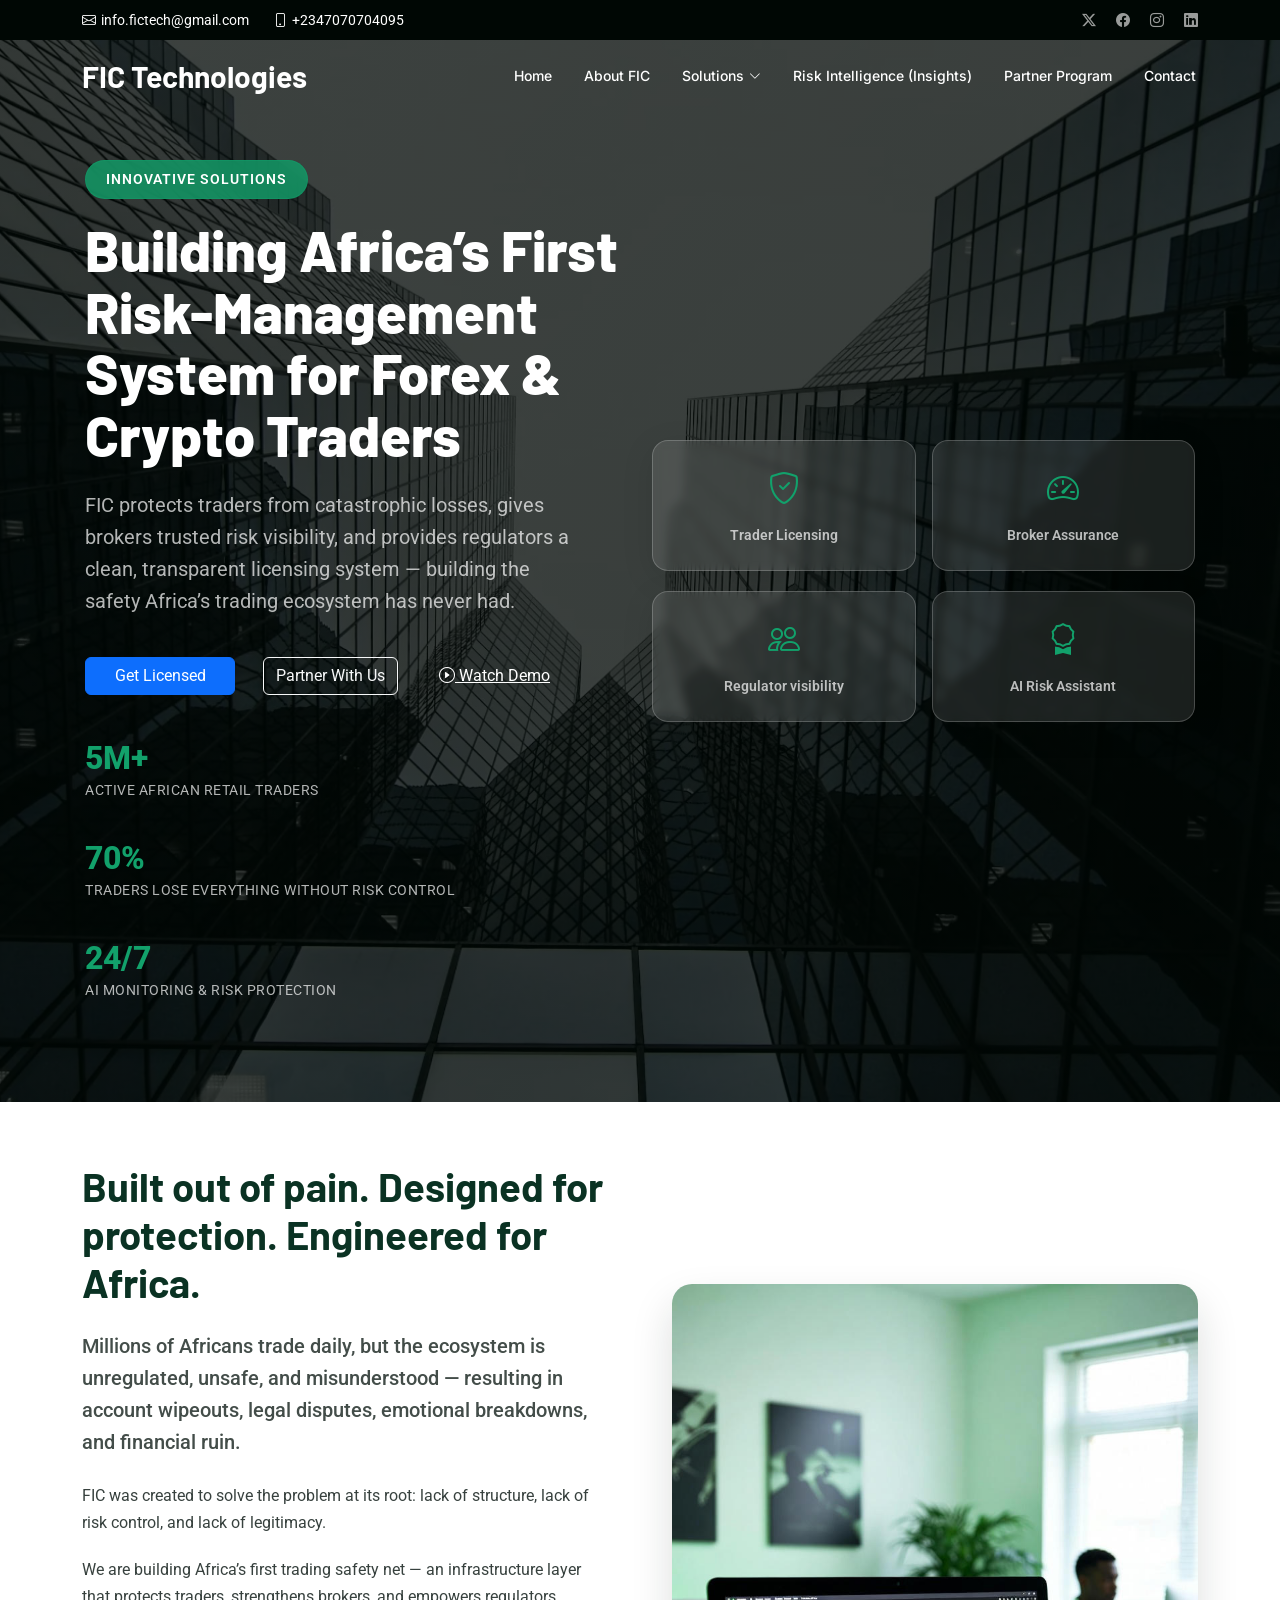
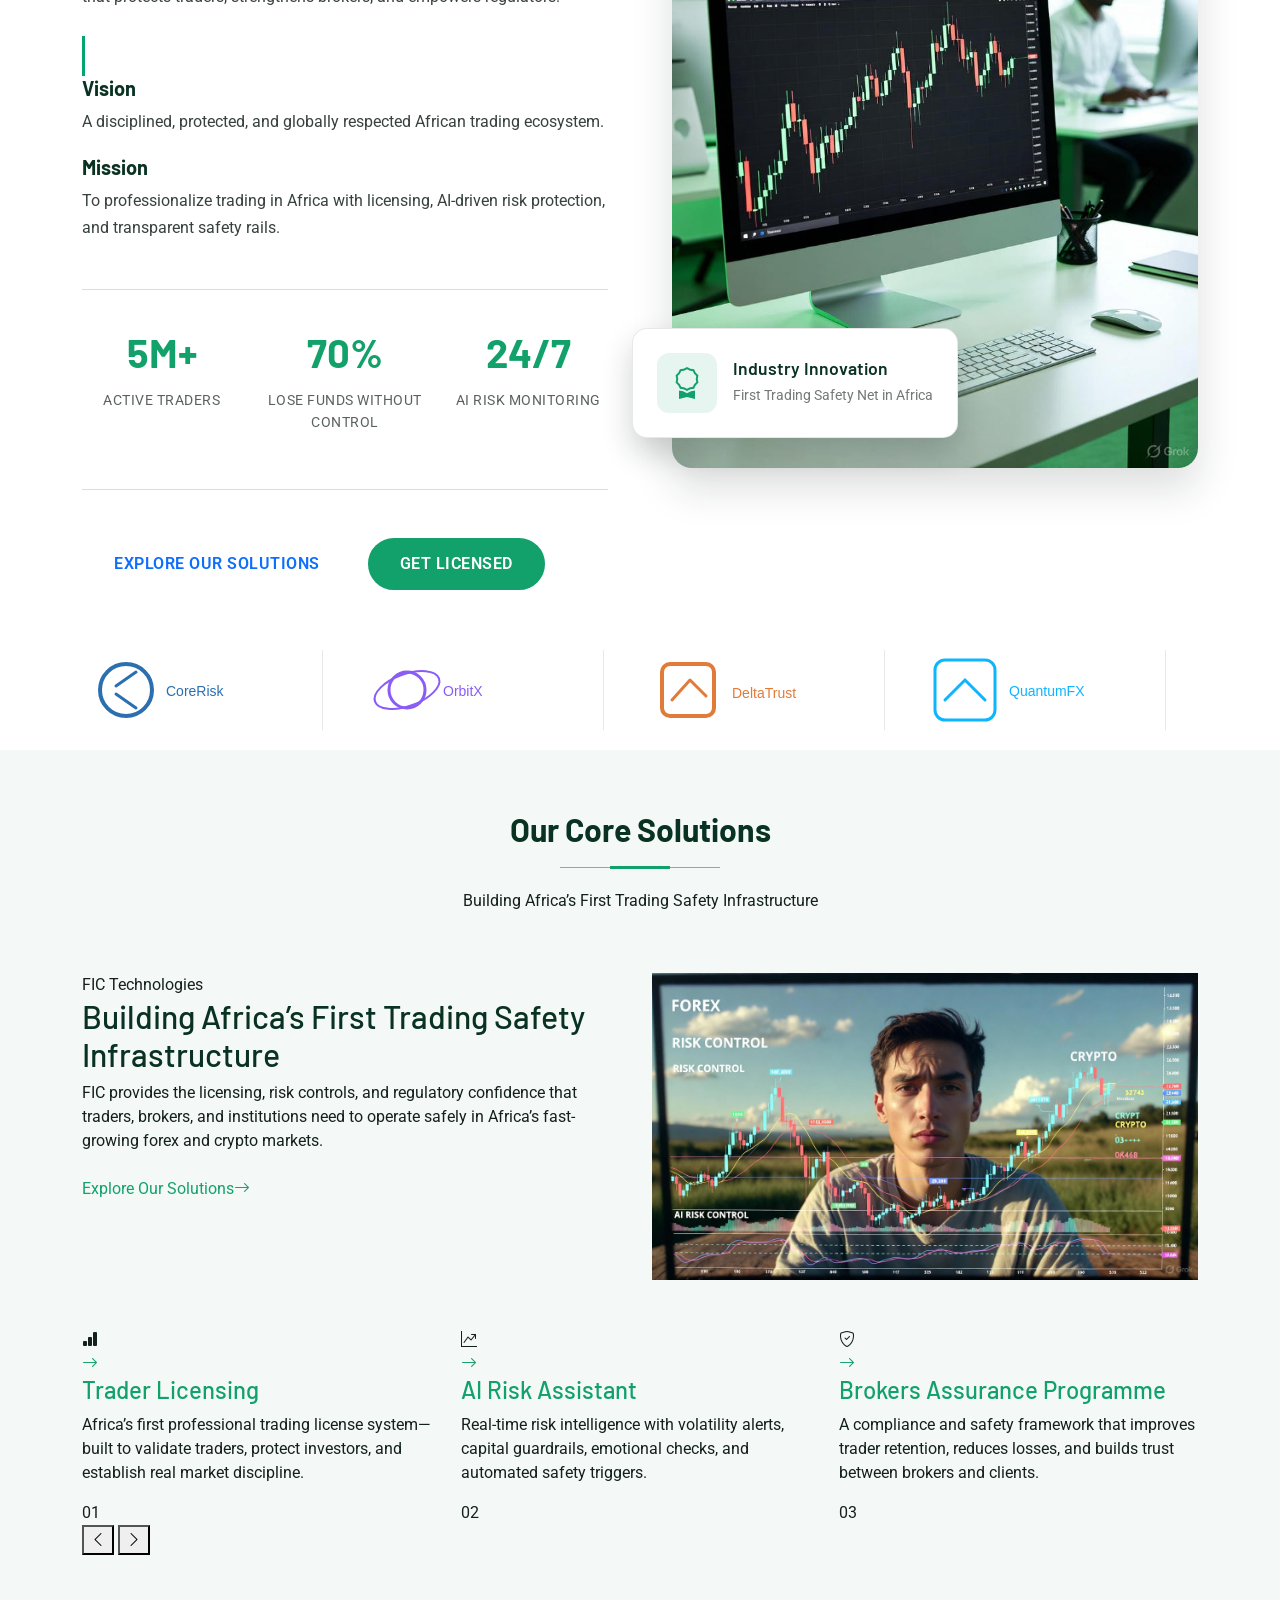
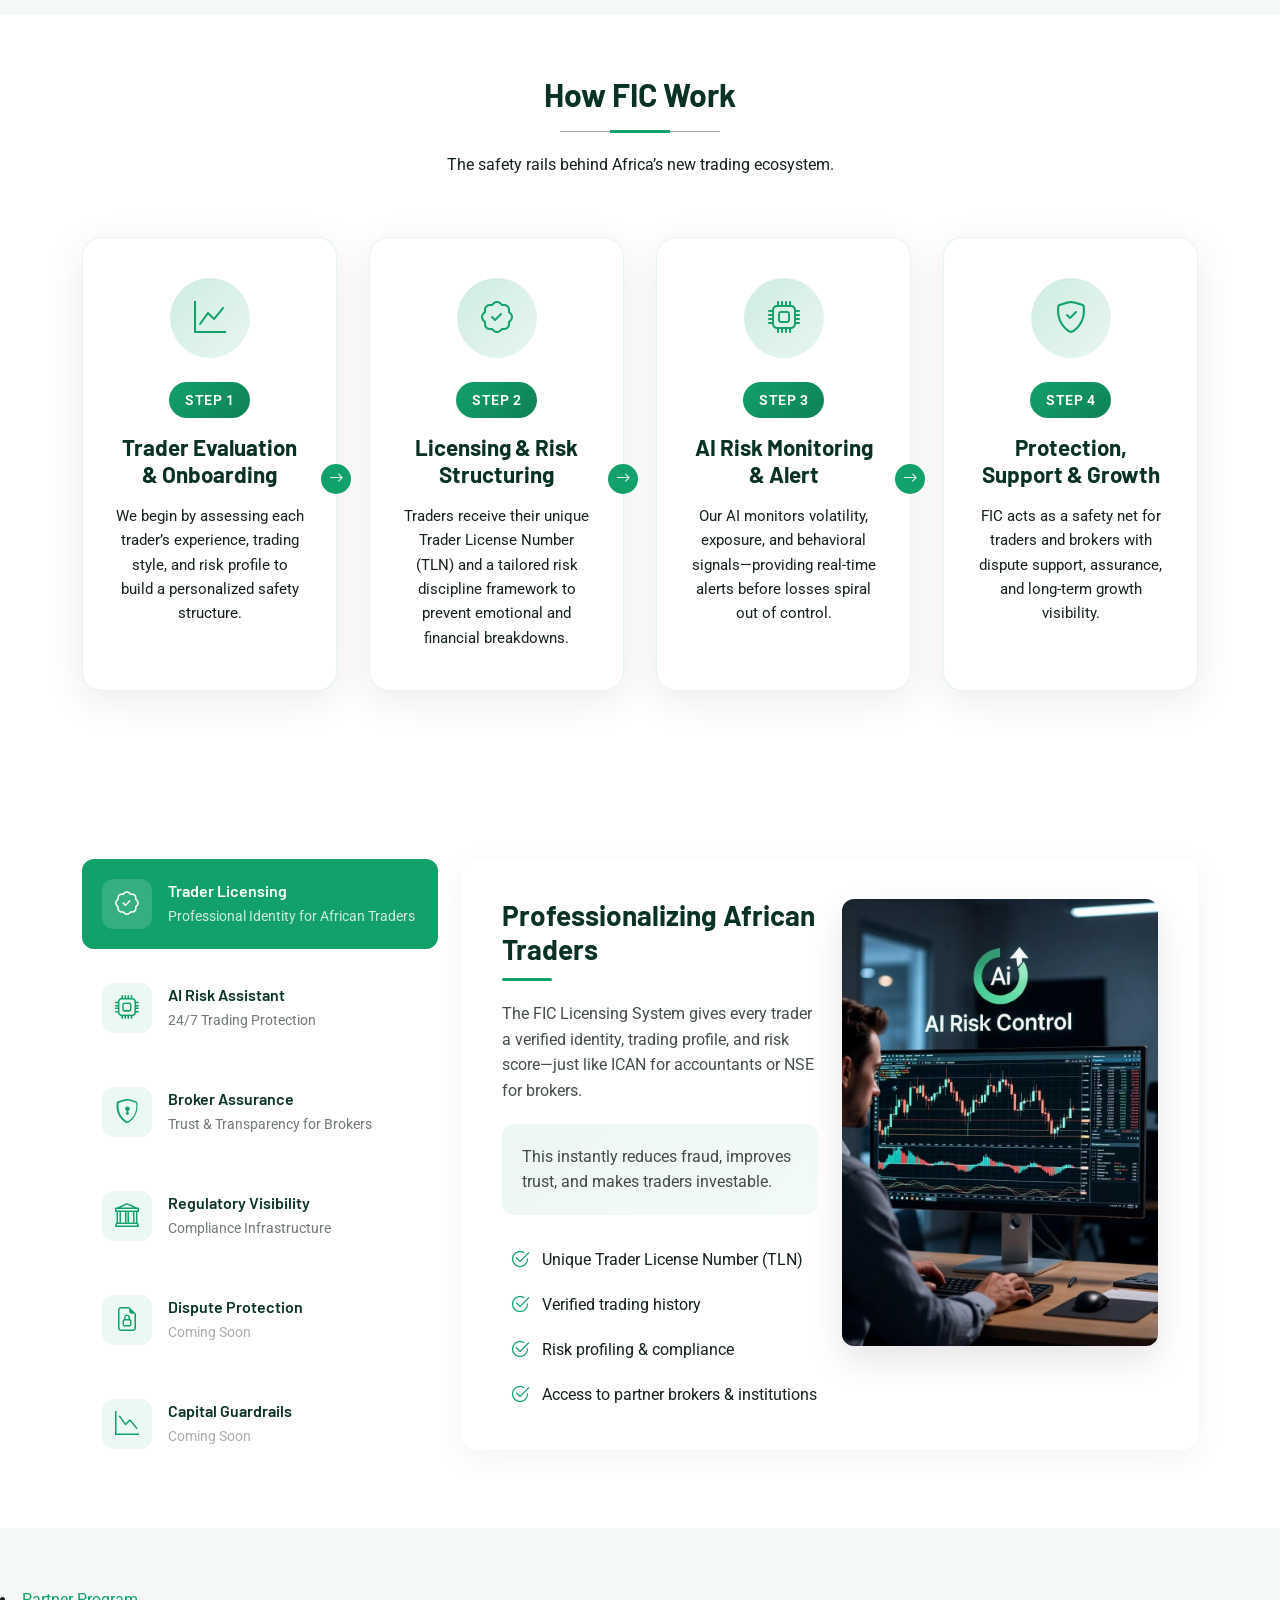
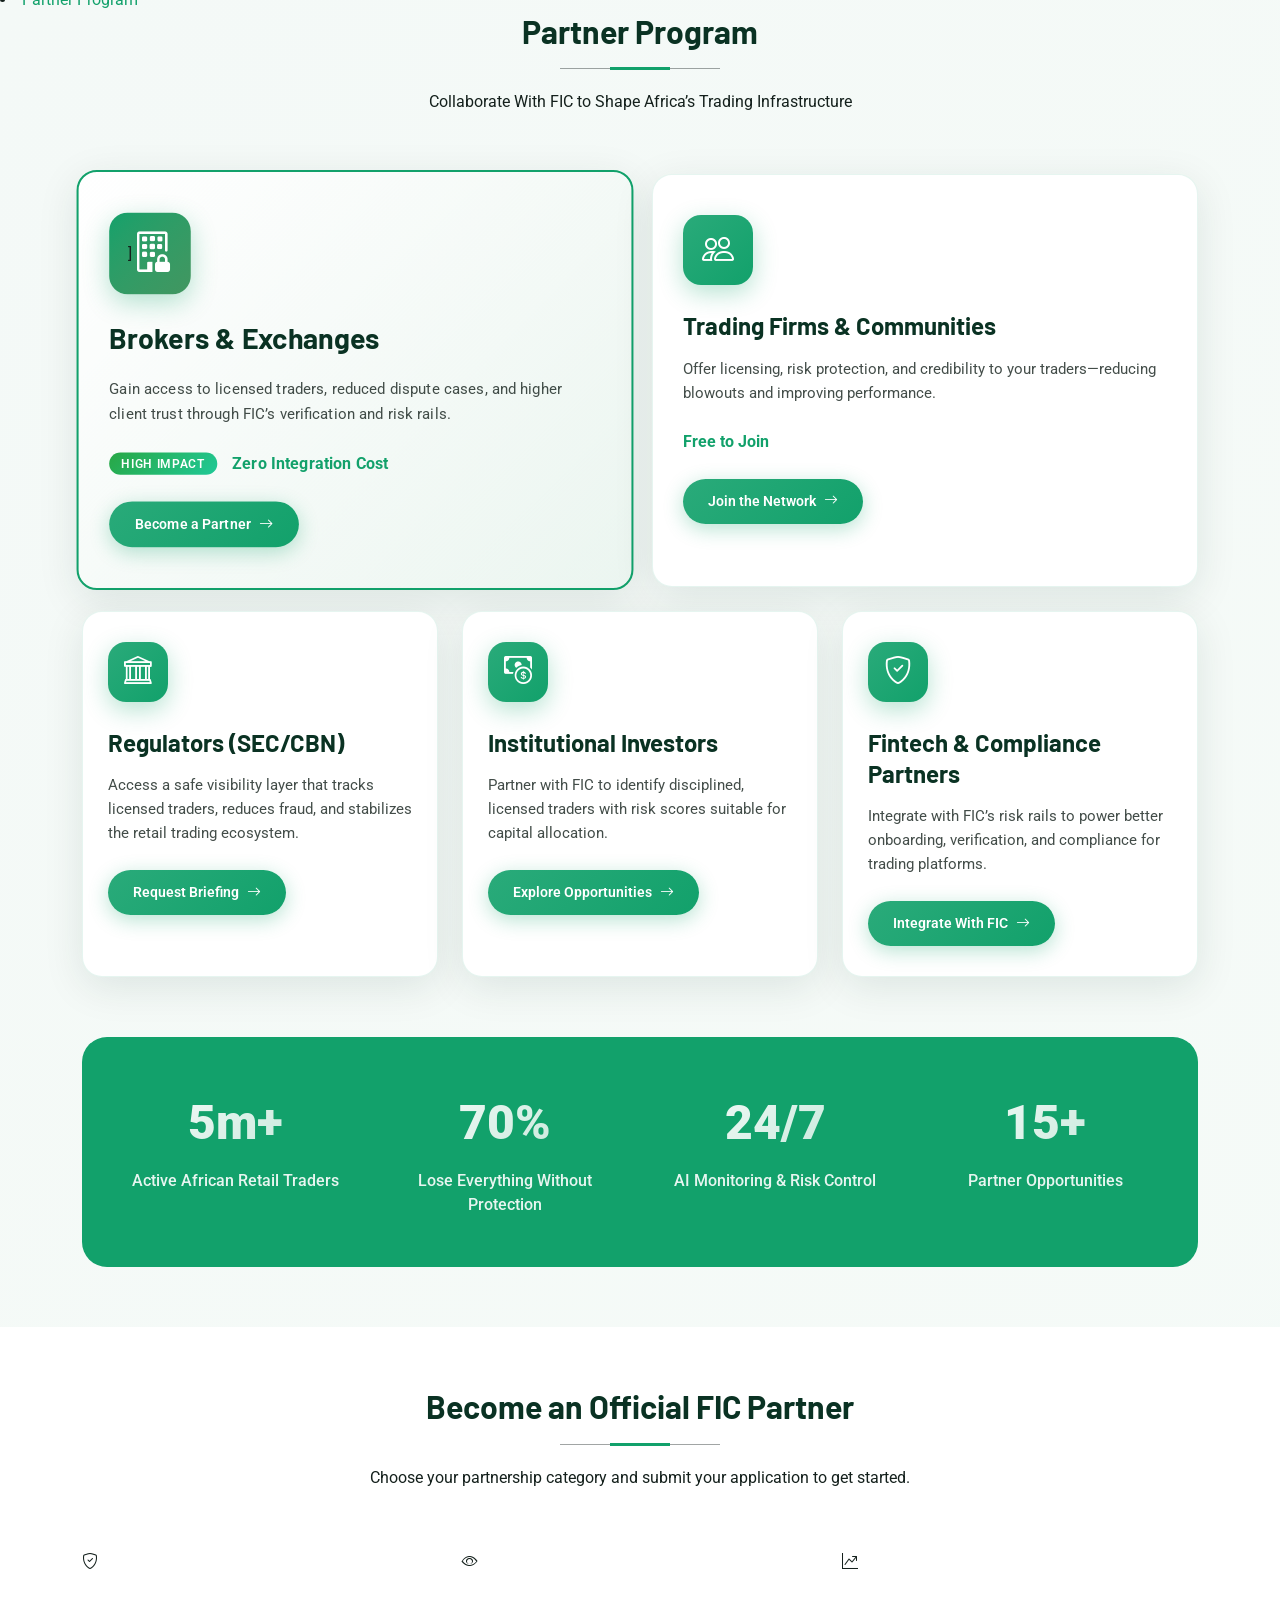
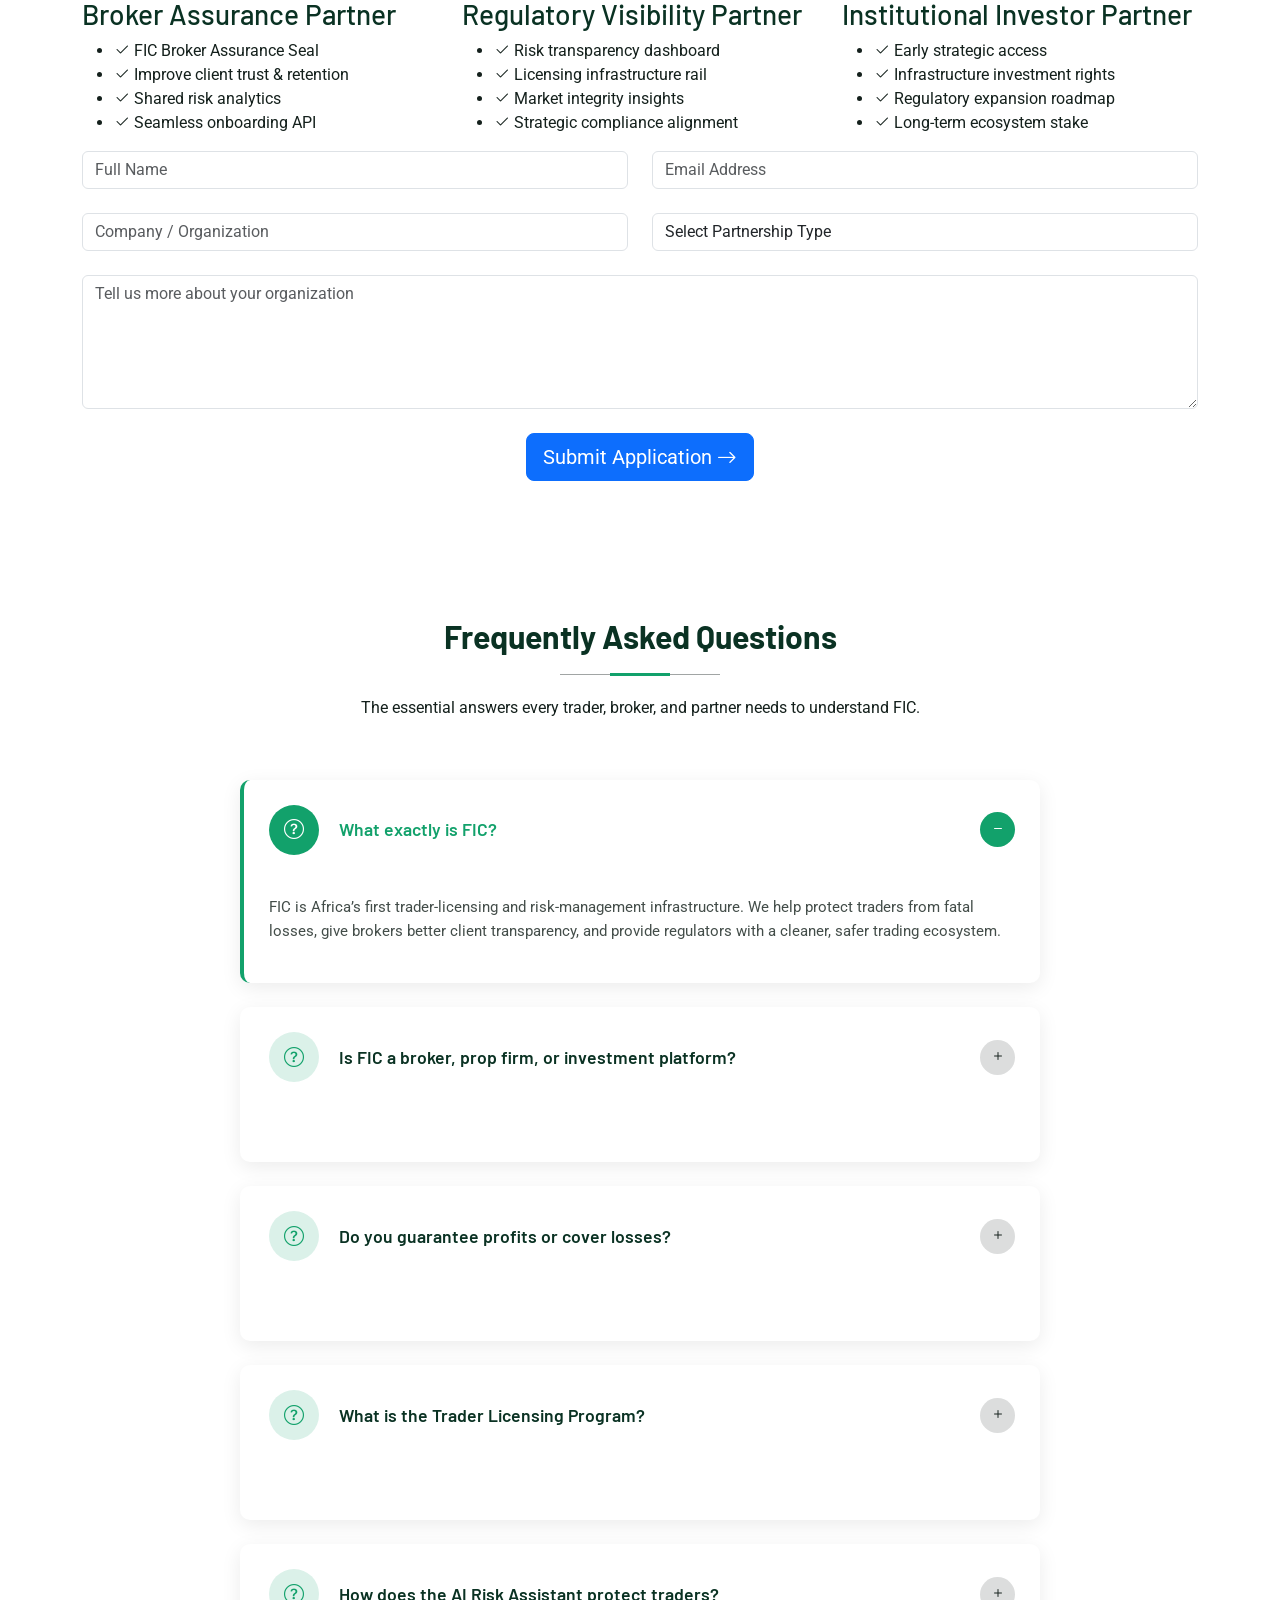
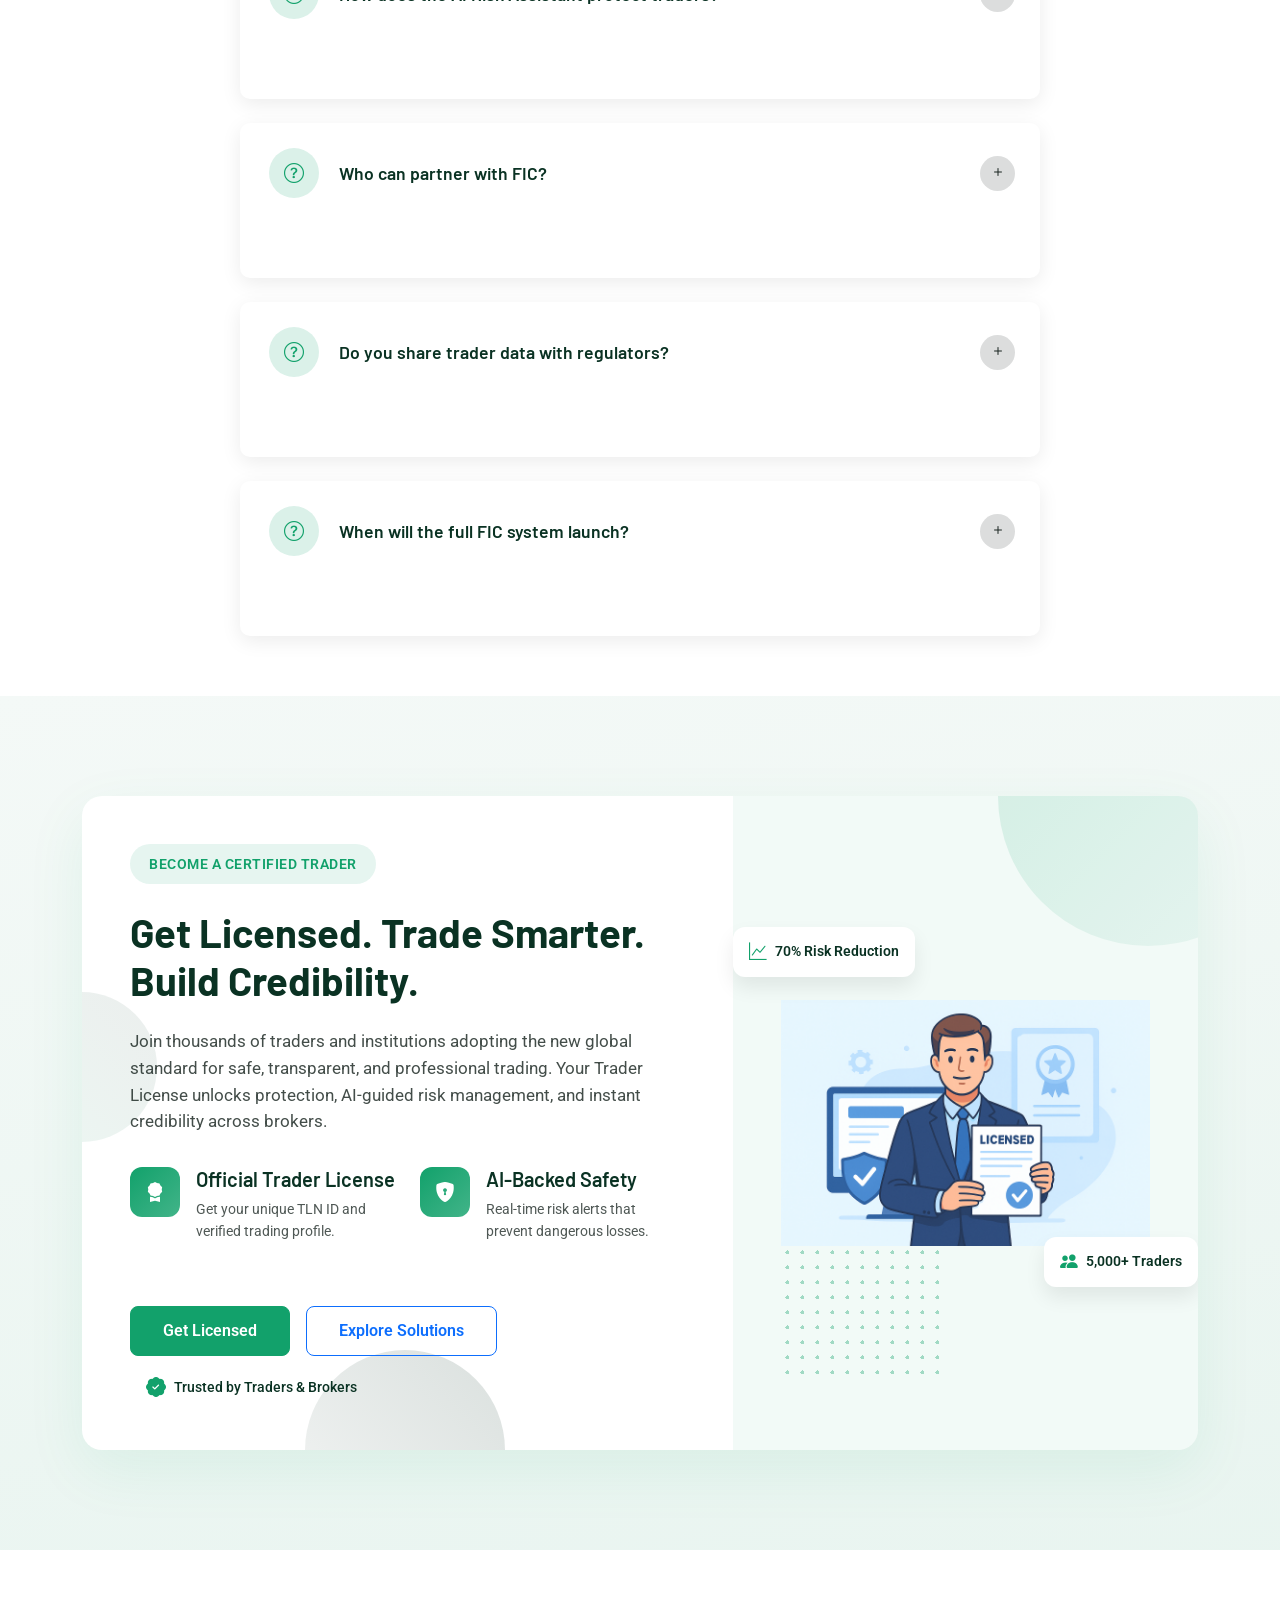
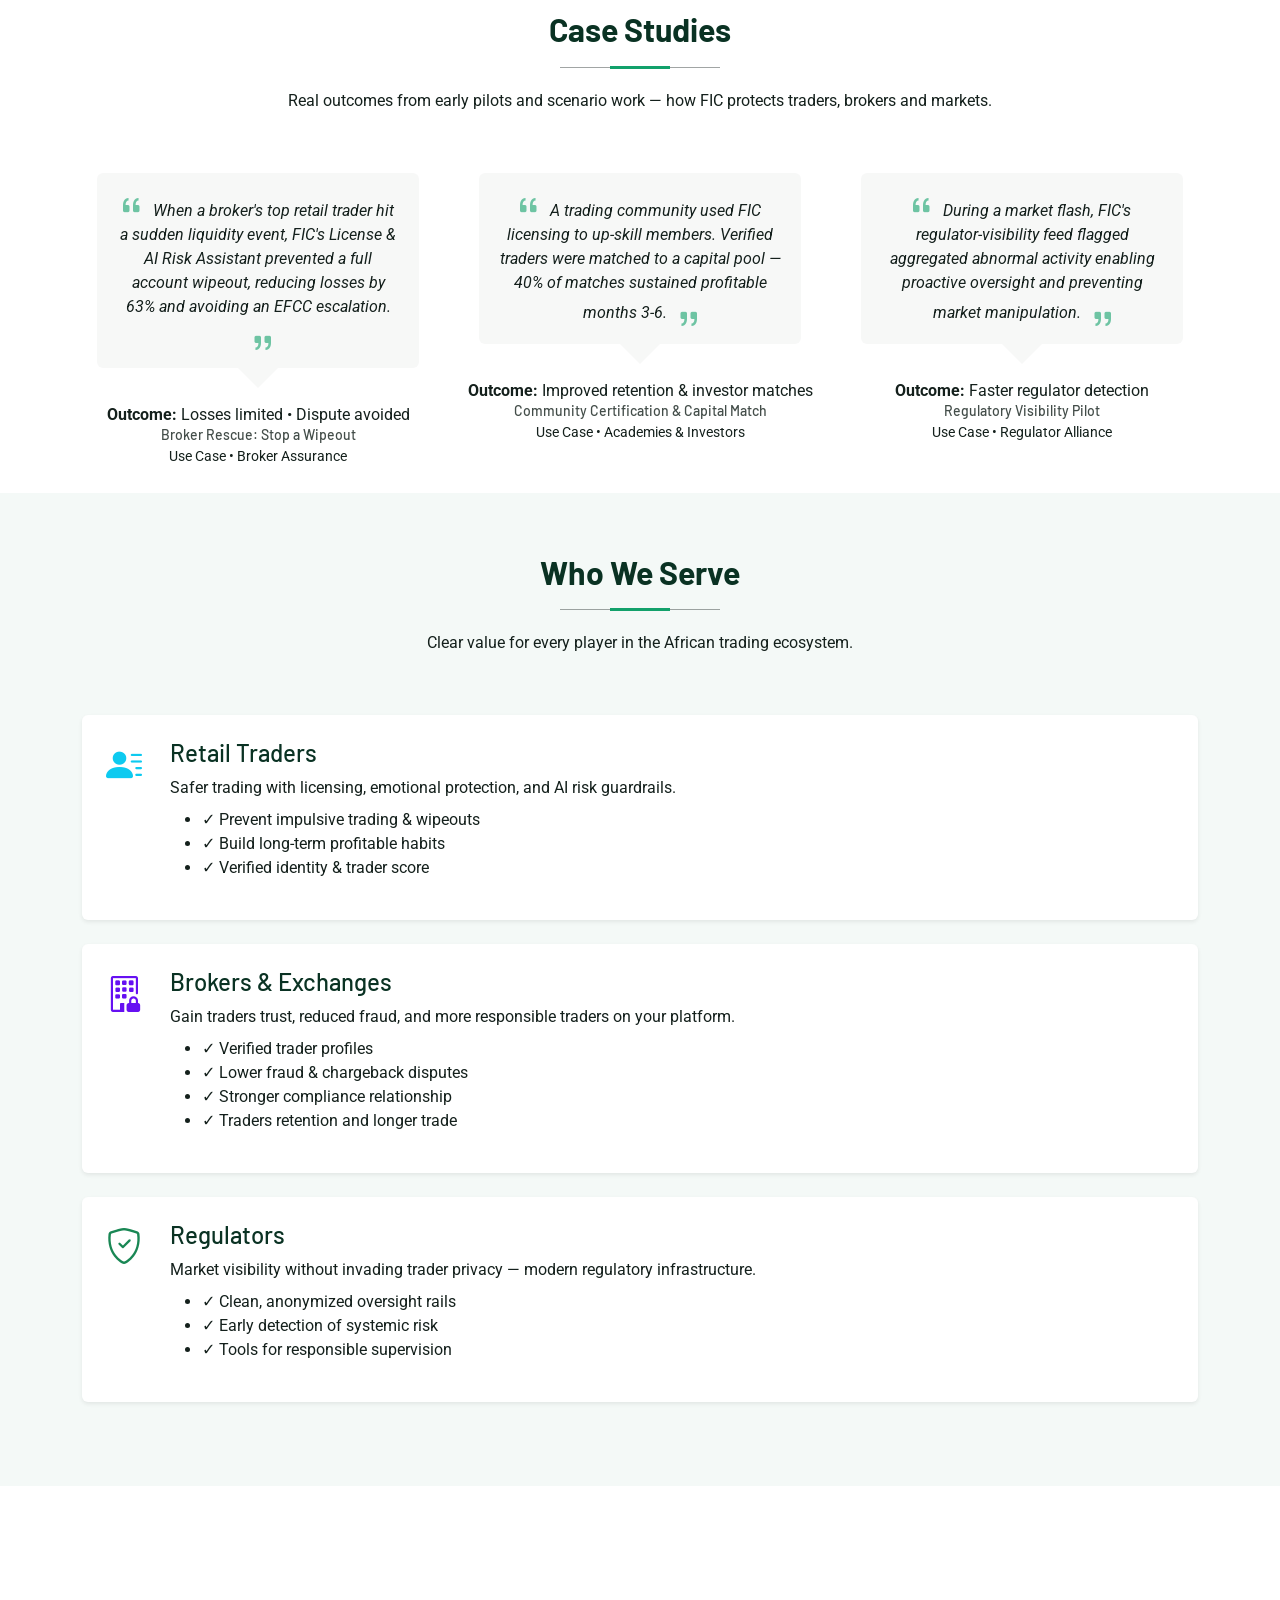
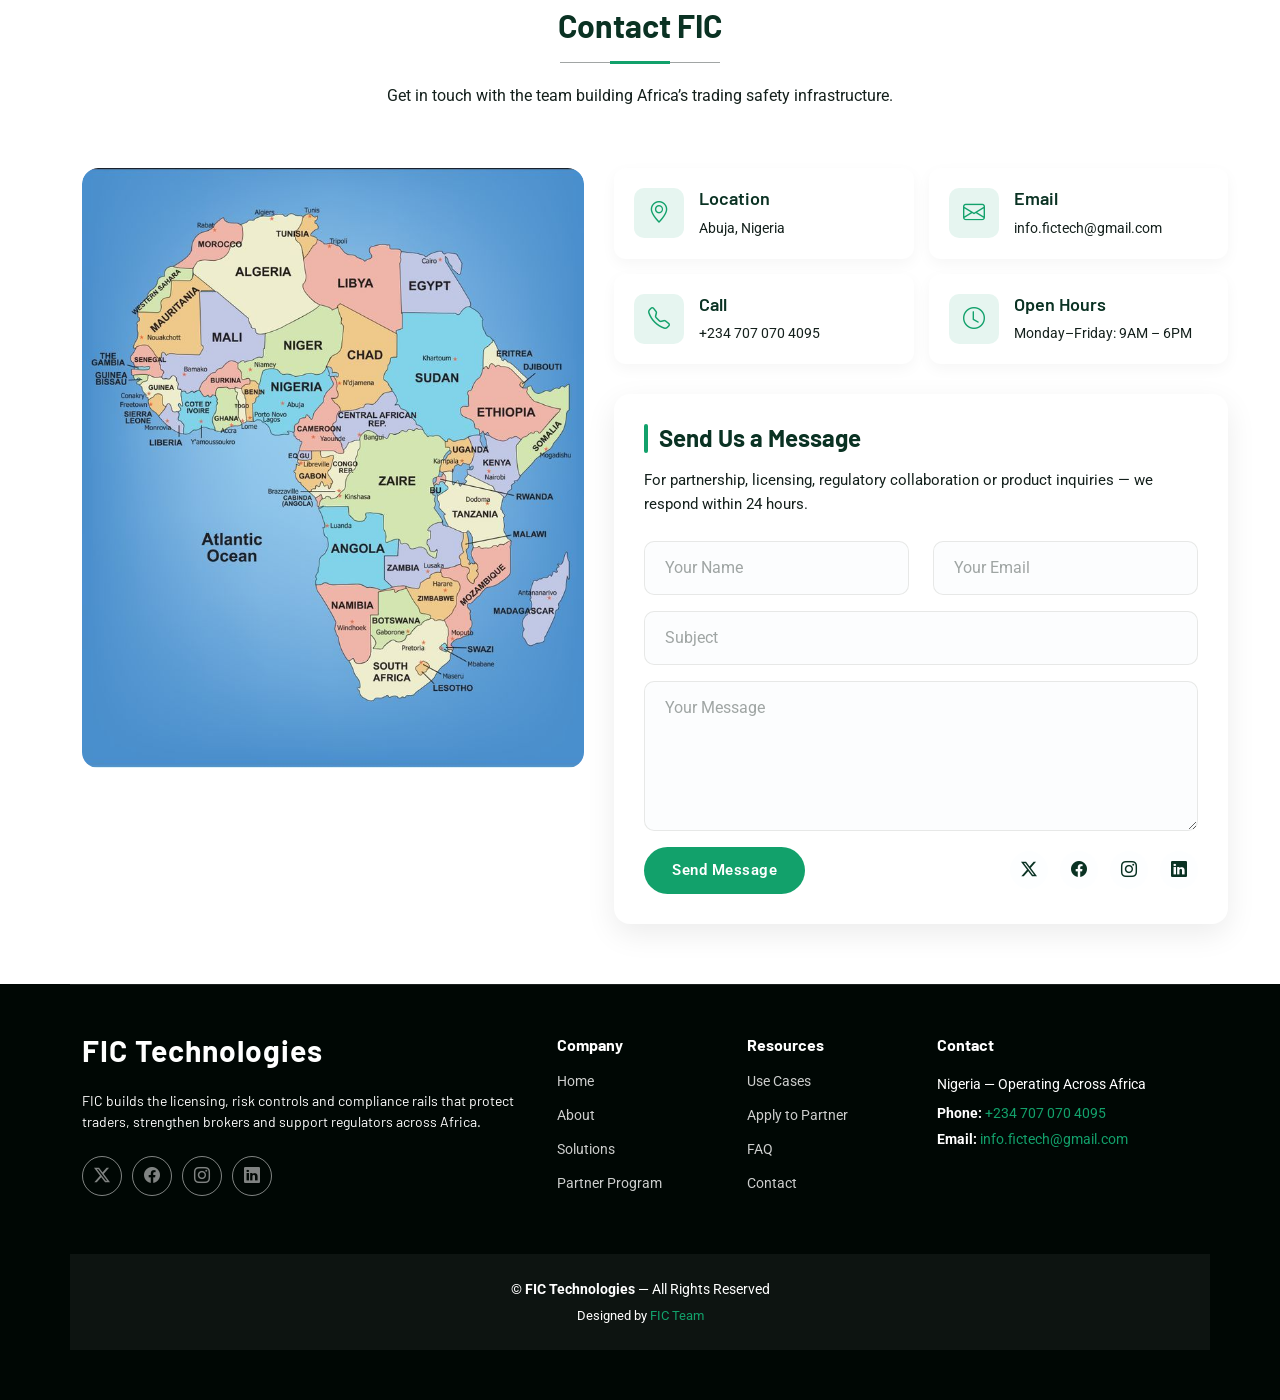
==== commit e10ed0b9: "Updated designs" ====
--- a/index.html
+++ b/index.html
@@ -73,20 +73,22 @@
 <li><a href="#about">About FIC</a></li>
 
 <li class="dropdown">
-  <a href="#"><span>Solutions</span> <i class="bi bi-chevron-down"></i></a>
+  <a href="#"><span>Solutions</span> <i class="bi bi-chevron-down toggle-dropdown"></i></a>
   <ul>
-    <li><a href="#solution-licensing">Trader Licensing</a></li>
-    <li><a href="#solution-ai">AI Risk Assistant</a></li>
-    <li><a href="#solution-broker">Broker Assurance</a></li>
-    <li><a href="#solution-regulator">Regulatory Visibility</a></li>
-    <li><a href="#solution-dispute">Dispute Protection (Coming Soon)</a></li>
-    <li><a href="#solution-capital">Capital Guardrails (Coming Soon)</a></li>
-    <li><a href="#solution-behavior">Behavioral Risk Score (Coming Soon)</a></li>
+    <li><a href="#how-we-work">Trader Licensing</a></li>
+    <li><a href="#features">AI Risk Assistant</a></li>
+    <li><a href="#how-we-work">Broker Assurance</a></li>
+    <li><a href="#features">Regulatory Visibility</a></li>
+
+    <li><a href="#features" class="disabled" style="opacity:0.5; pointer-events:none;">Dispute Protection (Coming Soon)</a></li>
+    <li><a href="#features" class="disabled" style="opacity:0.5; pointer-events:none;">Capital Guardrails (Coming Soon)</a></li>
+    <li><a href="#features" class="disabled" style="opacity:0.5; pointer-events:none;">Behavioral Risk Score (Coming Soon)</a></li>
   </ul>
 </li>
 
-<li><a href="#insights">Risk Intelligence (Insights)</a></li>
-<li><a href="#partner">Partner Program</a></li>
+
+<li><a class="nav-link scrollto" href="#features">Risk Intelligence (Insights)</a></li>
+<li><a class="nav-link scrollto" href="#services">Partner Program</a></li>
 <li><a href="#contact">Contact</a></li>
           </ul>
           <i class="mobile-nav-toggle d-xl-none bi bi-list"></i>
@@ -237,8 +239,8 @@
               </div>
 
               <div class="cta-wrapper">
-                <a href="#portfolio" class="btn btn-primary">Explore Our Solutions</a>
-                <a href="#team" class="btn btn-outline">Get Licensed</a>
+                <a href="#services" class="btn btn-outline-primary">Explore Our Solutions</a>
+                <a href="#contact" class="btn btn-primary">Get Licensed</a>
               </div>
             </div>
           </div>
@@ -372,7 +374,7 @@
                     <div class="icon-box">
                       <i class="bi bi-bar-chart-fill"></i>
                     </div>
-                    <a href="#" class="arrow-link"><i class="bi bi-arrow-right"></i></a>
+                   <a href="#how-we-work"><i class="bi bi-arrow-right"></i></a>
                     <div class="content">
                       <h4><a href="#">Trader Licensing</a></h4>
                       <p>Africa’s first professional trading license system—built to validate traders, protect investors, and establish real market discipline.</p>
@@ -386,7 +388,7 @@
                     <div class="icon-box">
                       <i class="bi bi-graph-up-arrow"></i>
                     </div>
-                    <a href="#" class="arrow-link"><i class="bi bi-arrow-right"></i></a>
+                    <a href="#features"><i class="bi bi-arrow-right"></i></a>
                     <div class="content">
                       <h4><a href="#">AI Risk Assistant</a></h4>
                       <p>Real-time risk intelligence with volatility alerts, capital guardrails, emotional checks, and automated safety triggers.</p>
@@ -400,7 +402,7 @@
                     <div class="icon-box">
                       <i class="bi bi-shield-check"></i>
                     </div>
-                    <a href="#" class="arrow-link"><i class="bi bi-arrow-right"></i></a>
+                    <a href="#how-we-work"><i class="bi bi-arrow-right"></i></a>
                     <div class="content">
                       <h4><a href="#">Brokers Assurance Programme</a></h4>
                       <p>A compliance and safety framework that improves trader retention, reduces losses, and builds trust between brokers and clients.</p>
@@ -414,7 +416,7 @@
                     <div class="icon-box">
                       <i class="bi bi-lightbulb-fill"></i>
                     </div>
-                    <a href="#" class="arrow-link"><i class="bi bi-arrow-right"></i></a>
+                    <a href="#features"><i class="bi bi-arrow-right"></i></a>
                     <div class="content">
                       <h4><a href="#">Regulatory Visibility</a></h4>
                       <p>Privacy-preserving oversight rails that provide regulators with clean, trusted activity streams without exposing trader identity.</p>
@@ -750,8 +752,8 @@
 </section>
 <!-- /Features Section -->
   <!-- Partner Program Section -->
-<section id="services" class="services section light-background">
-
+   <section id="services" class="services section light-background">
+<li><a href="#services">Partner Program</a></li>
   <!-- Section Title -->
   <div class="container section-title">
     <h2>Partner Program</h2>
@@ -1267,8 +1269,8 @@
             </div>
 
             <div class="action-buttons">
-              <a href="#partner-program" class="btn btn-primary">Get Licensed</a>
-              <a href="#solutions" class="btn btn-outline">Explore Solutions</a>
+              <a href="#contact" class="btn btn-primary">Get Licensed</a>
+              <a href="#services" class="btn btn-outline-primary">Explore Solutions</a>
 
               <div class="guarantee-badge">
                 <i class="bi bi-patch-check-fill"></i>
@@ -1612,7 +1614,7 @@
           <li><a href="#hero">Home</a></li>
           <li><a href="#about">About</a></li>
           <li><a href="#features">Solutions</a></li>
-          <li><a href="#partner-program">Partner Program</a></li>
+         <li><a href="#services">Partner Program</a></li>
         </ul>
       </div>
 
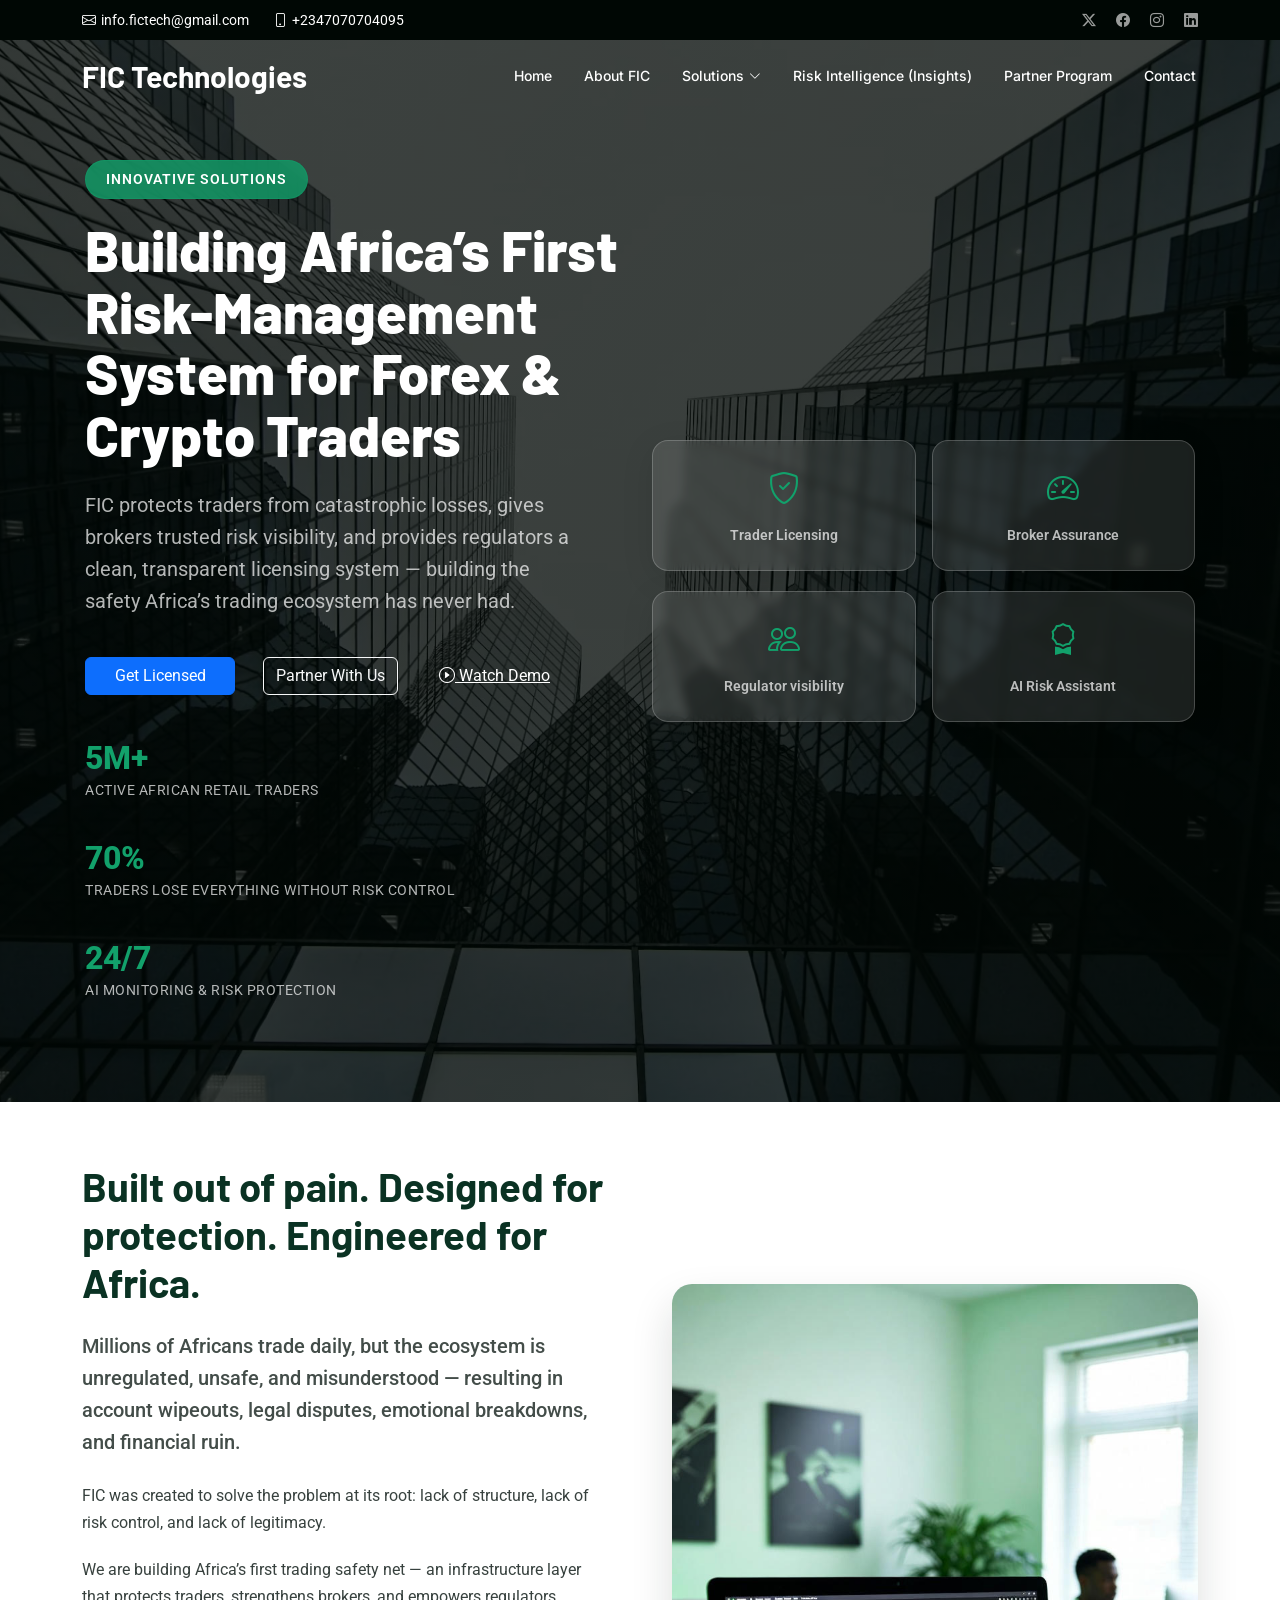
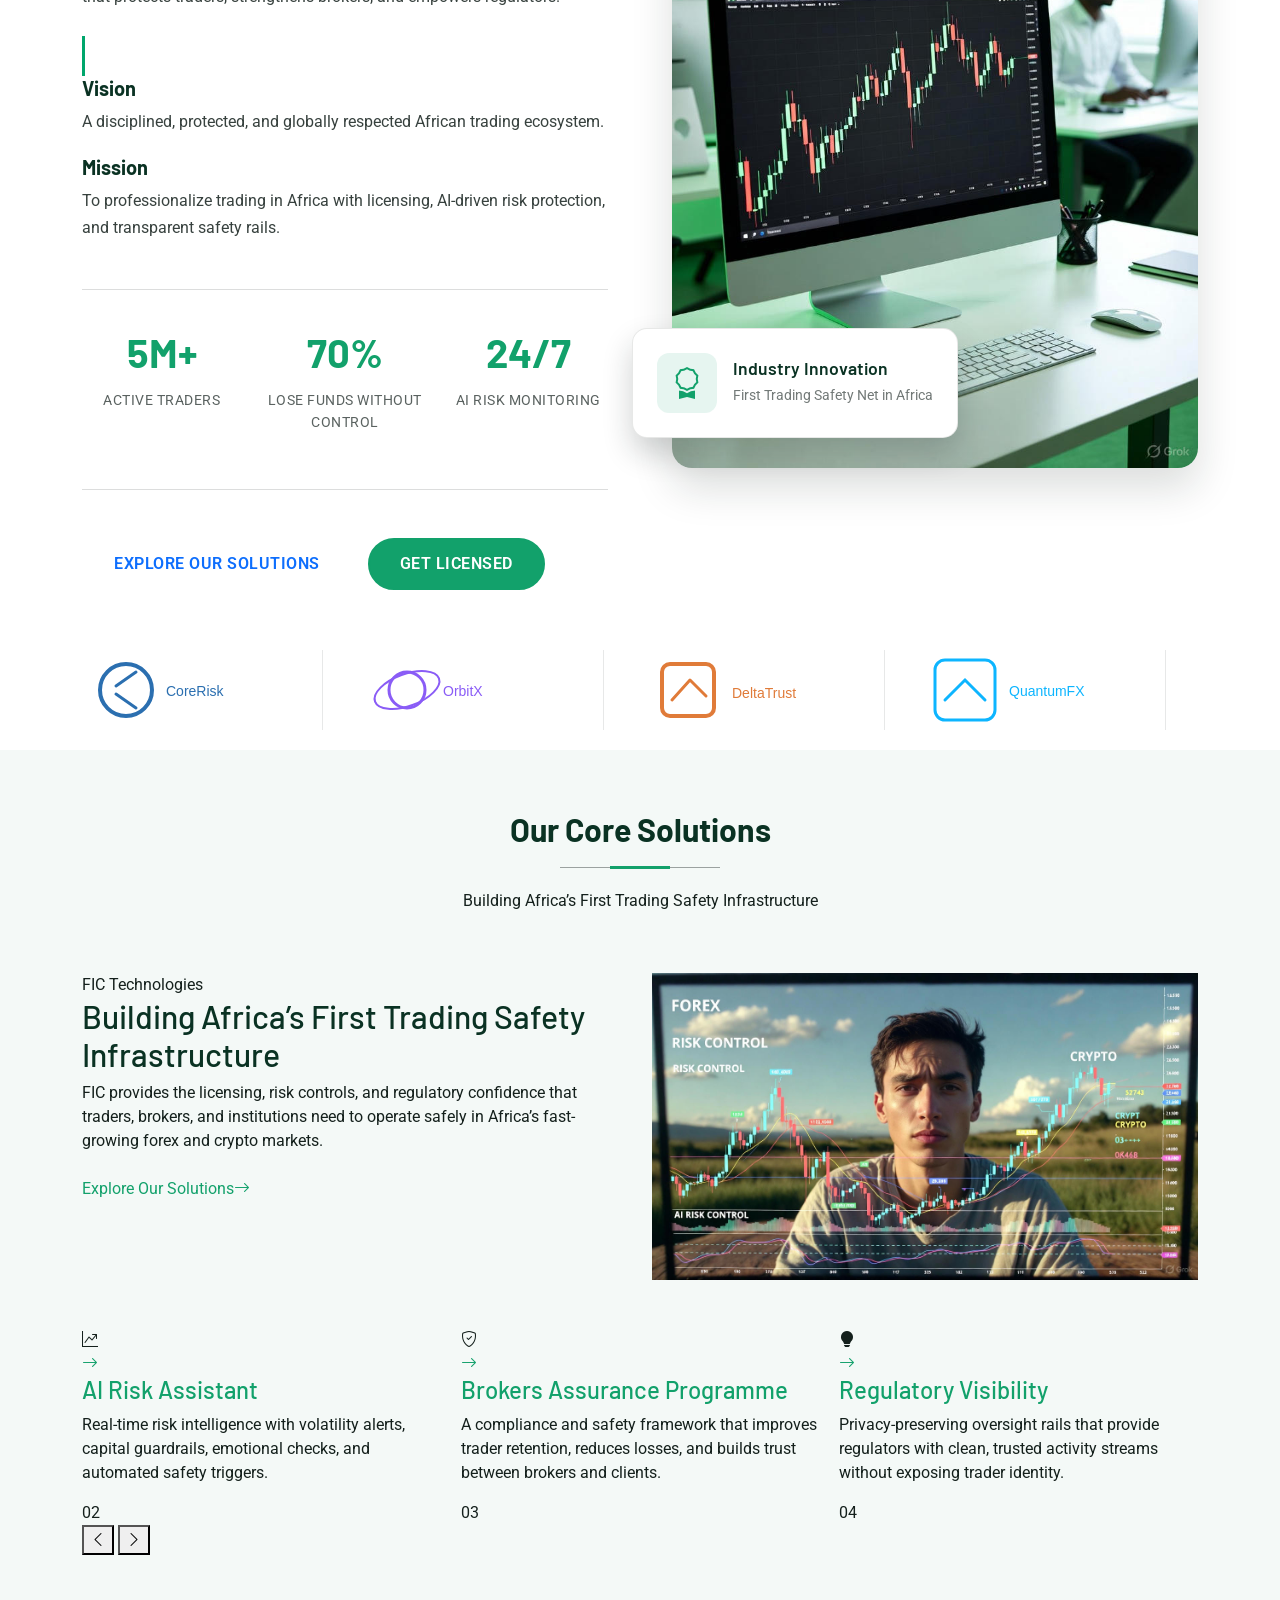
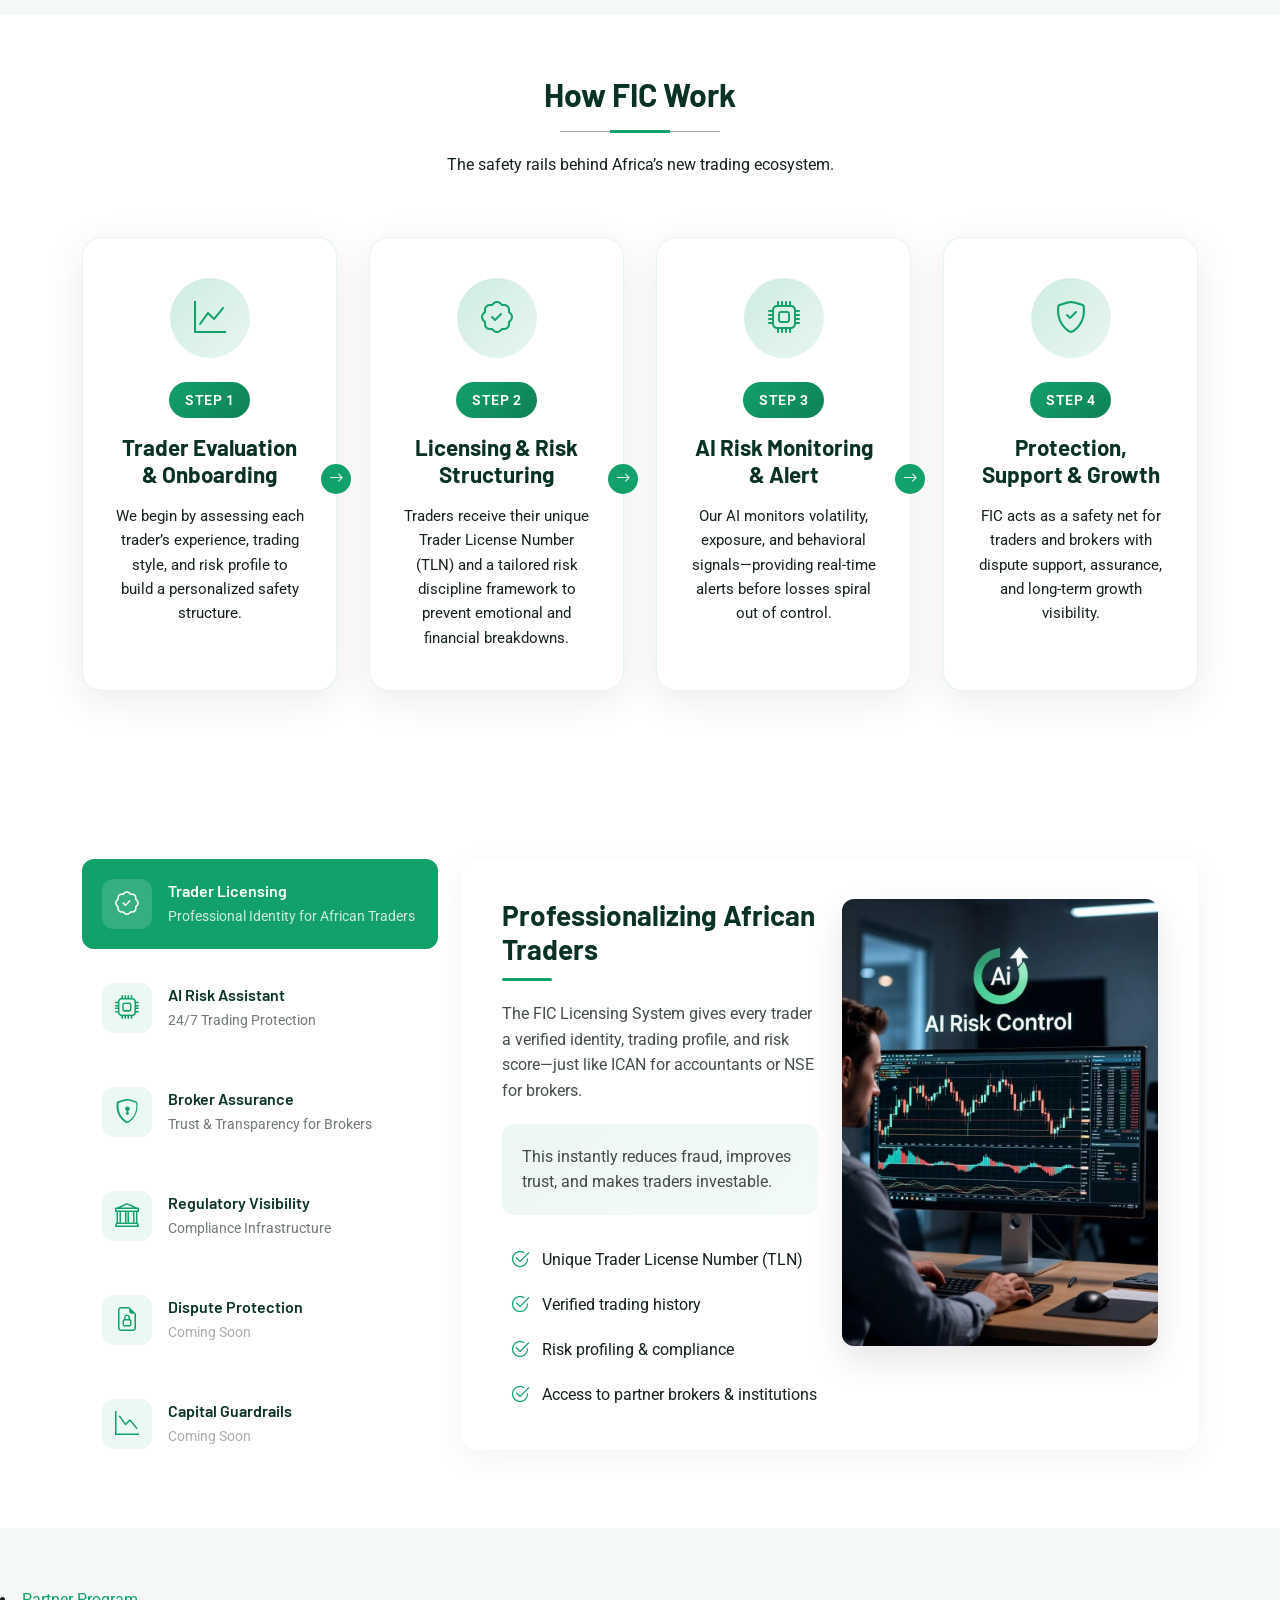
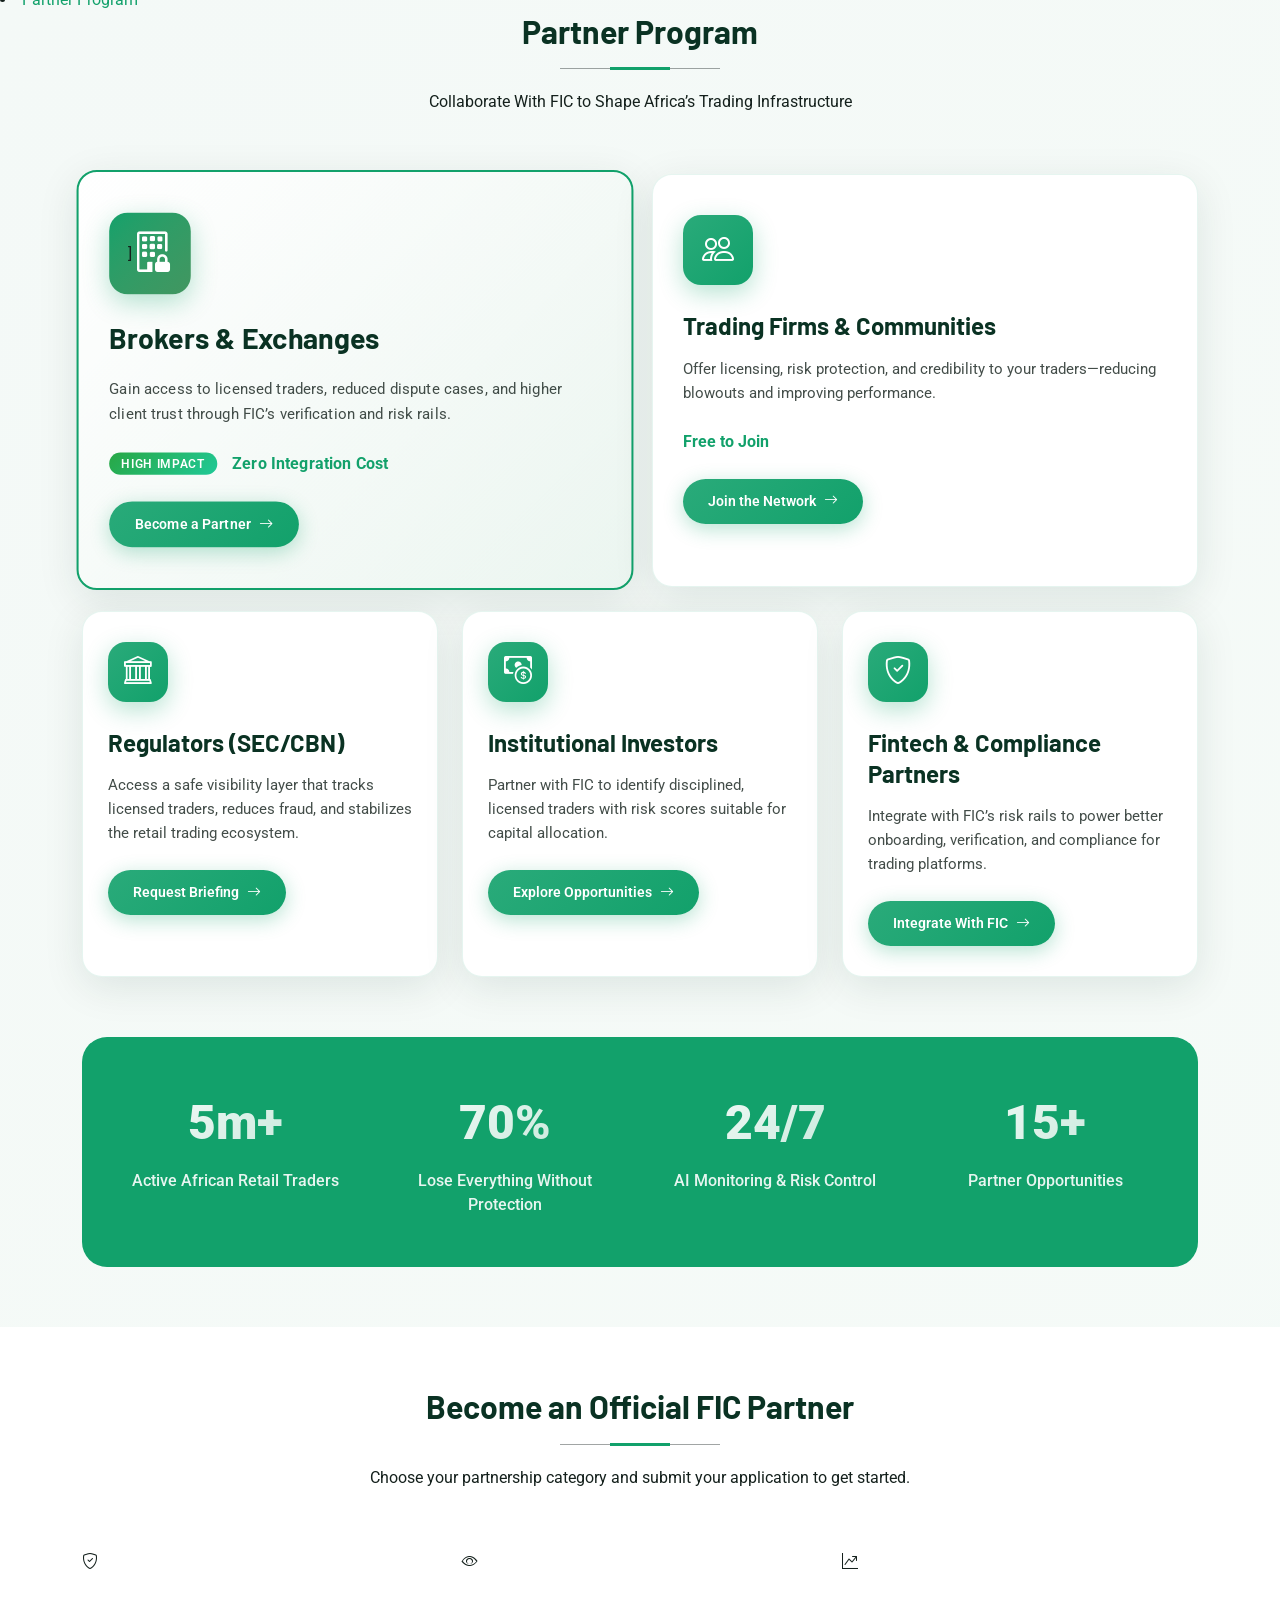
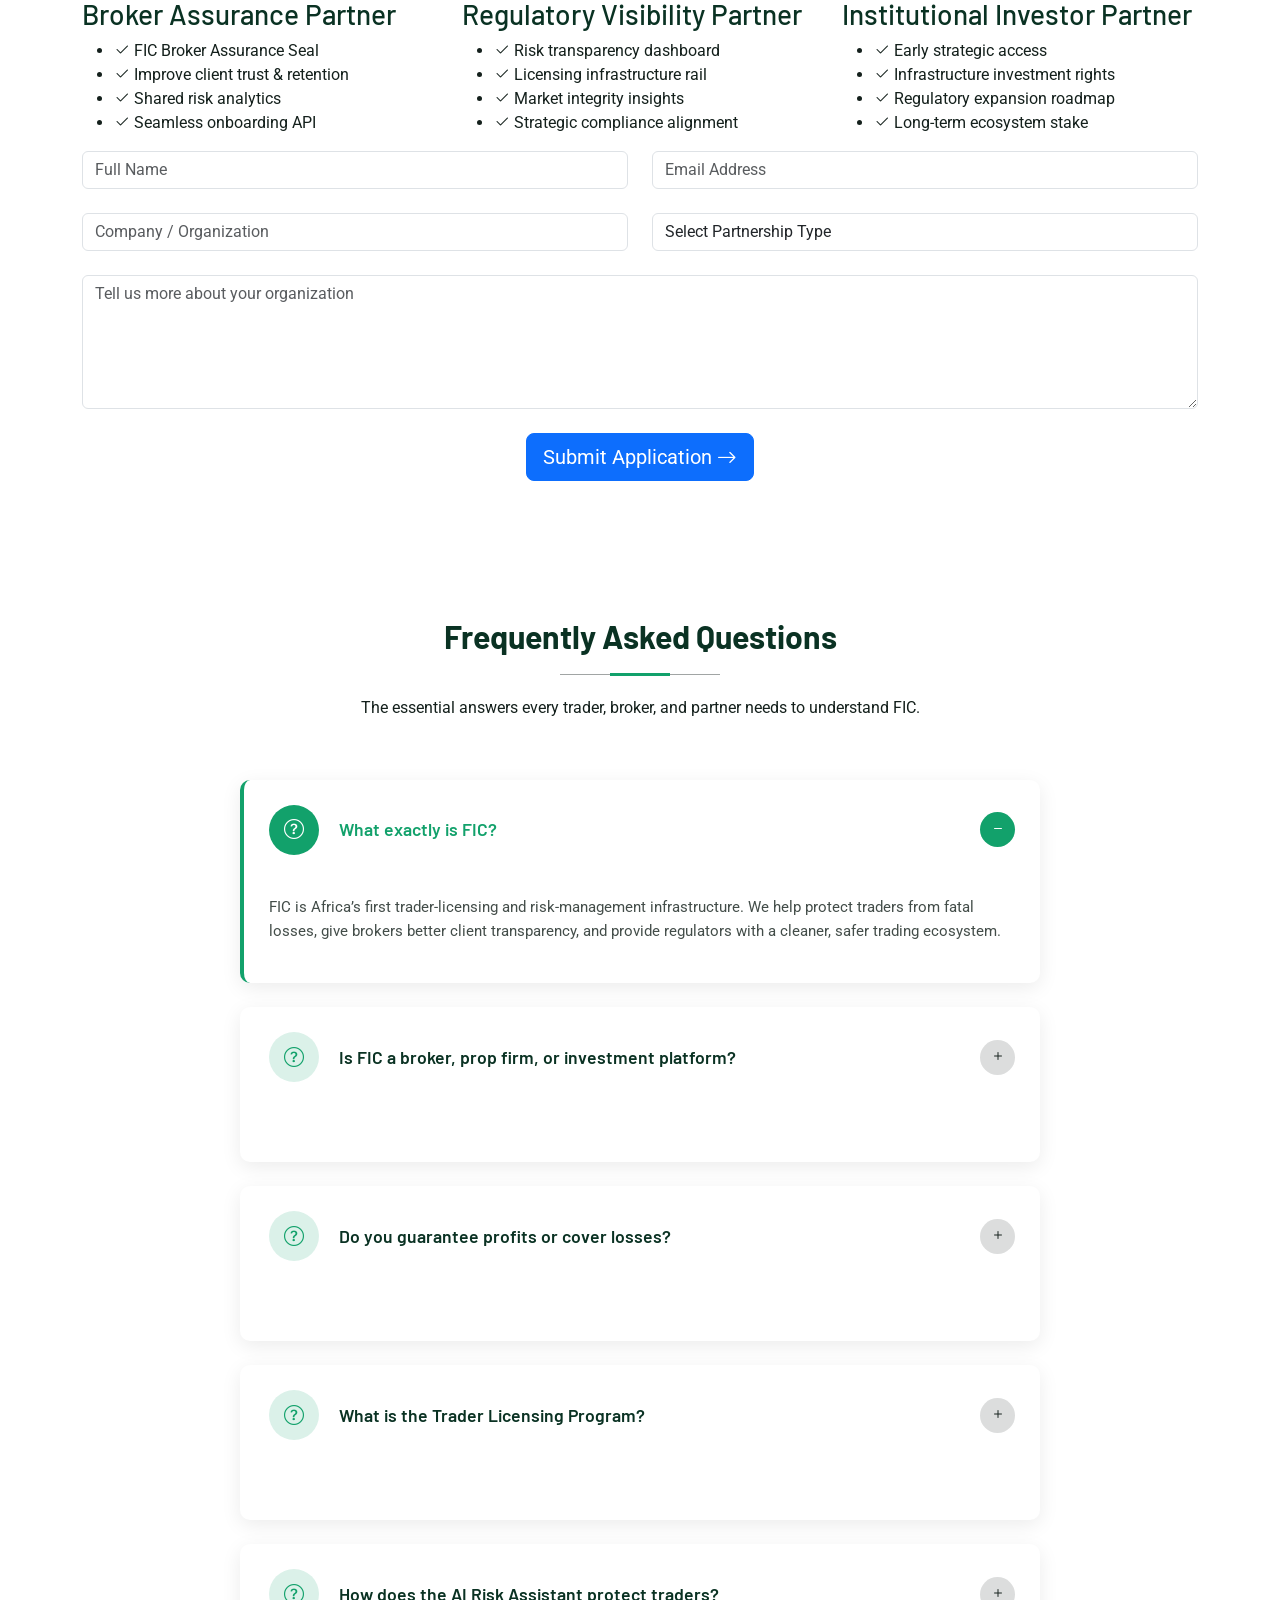
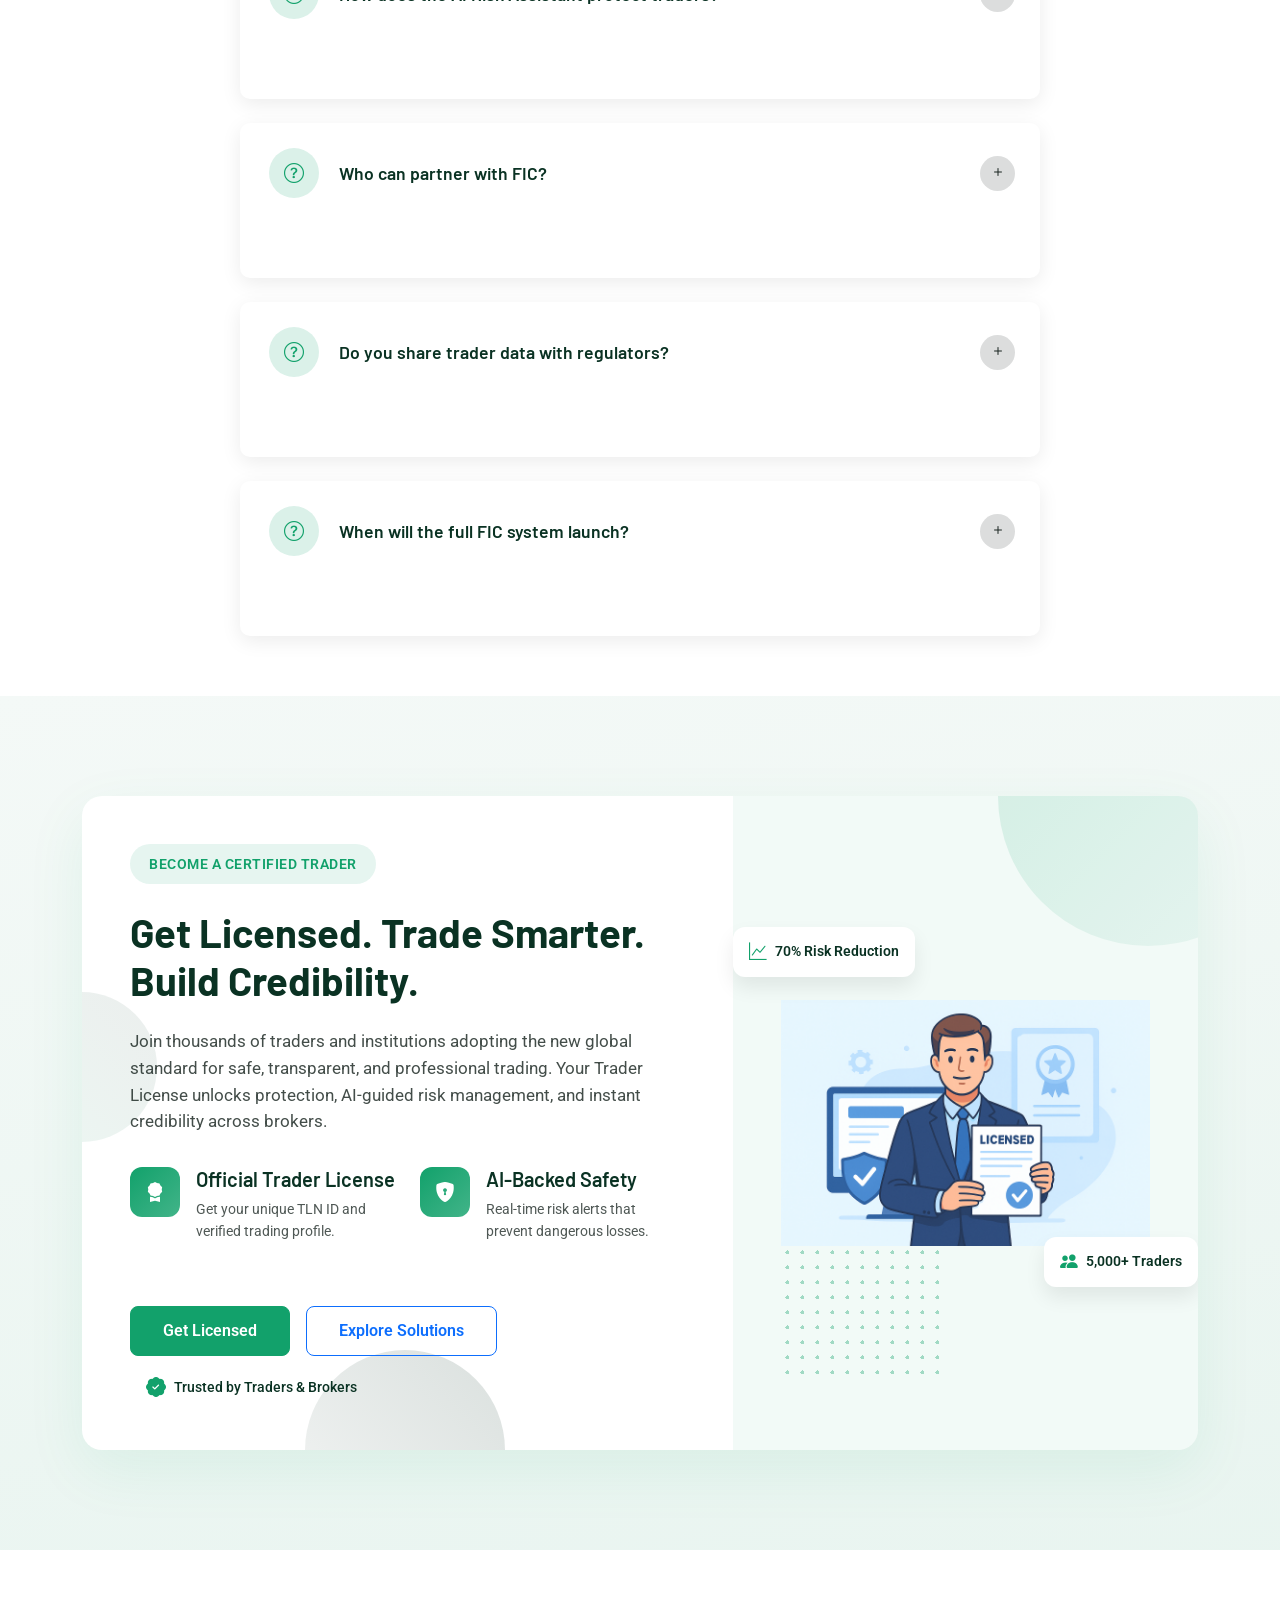
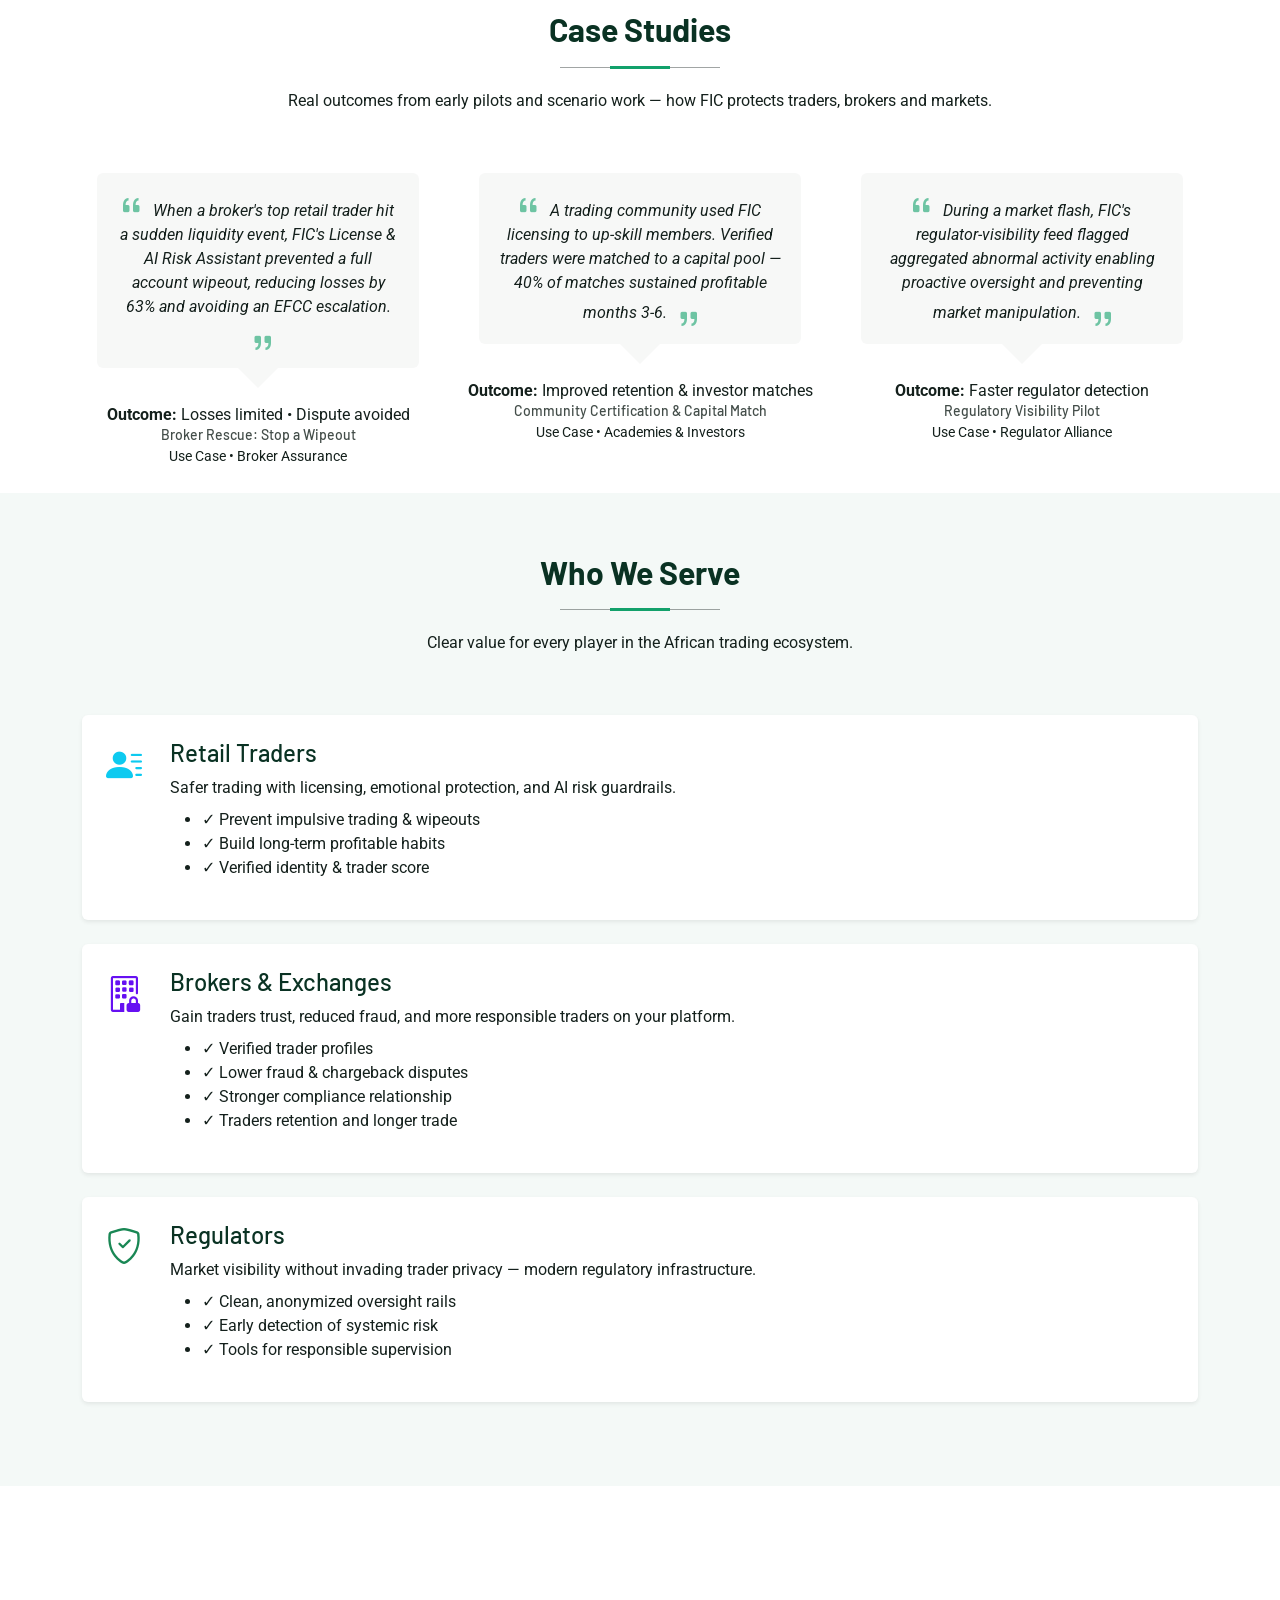
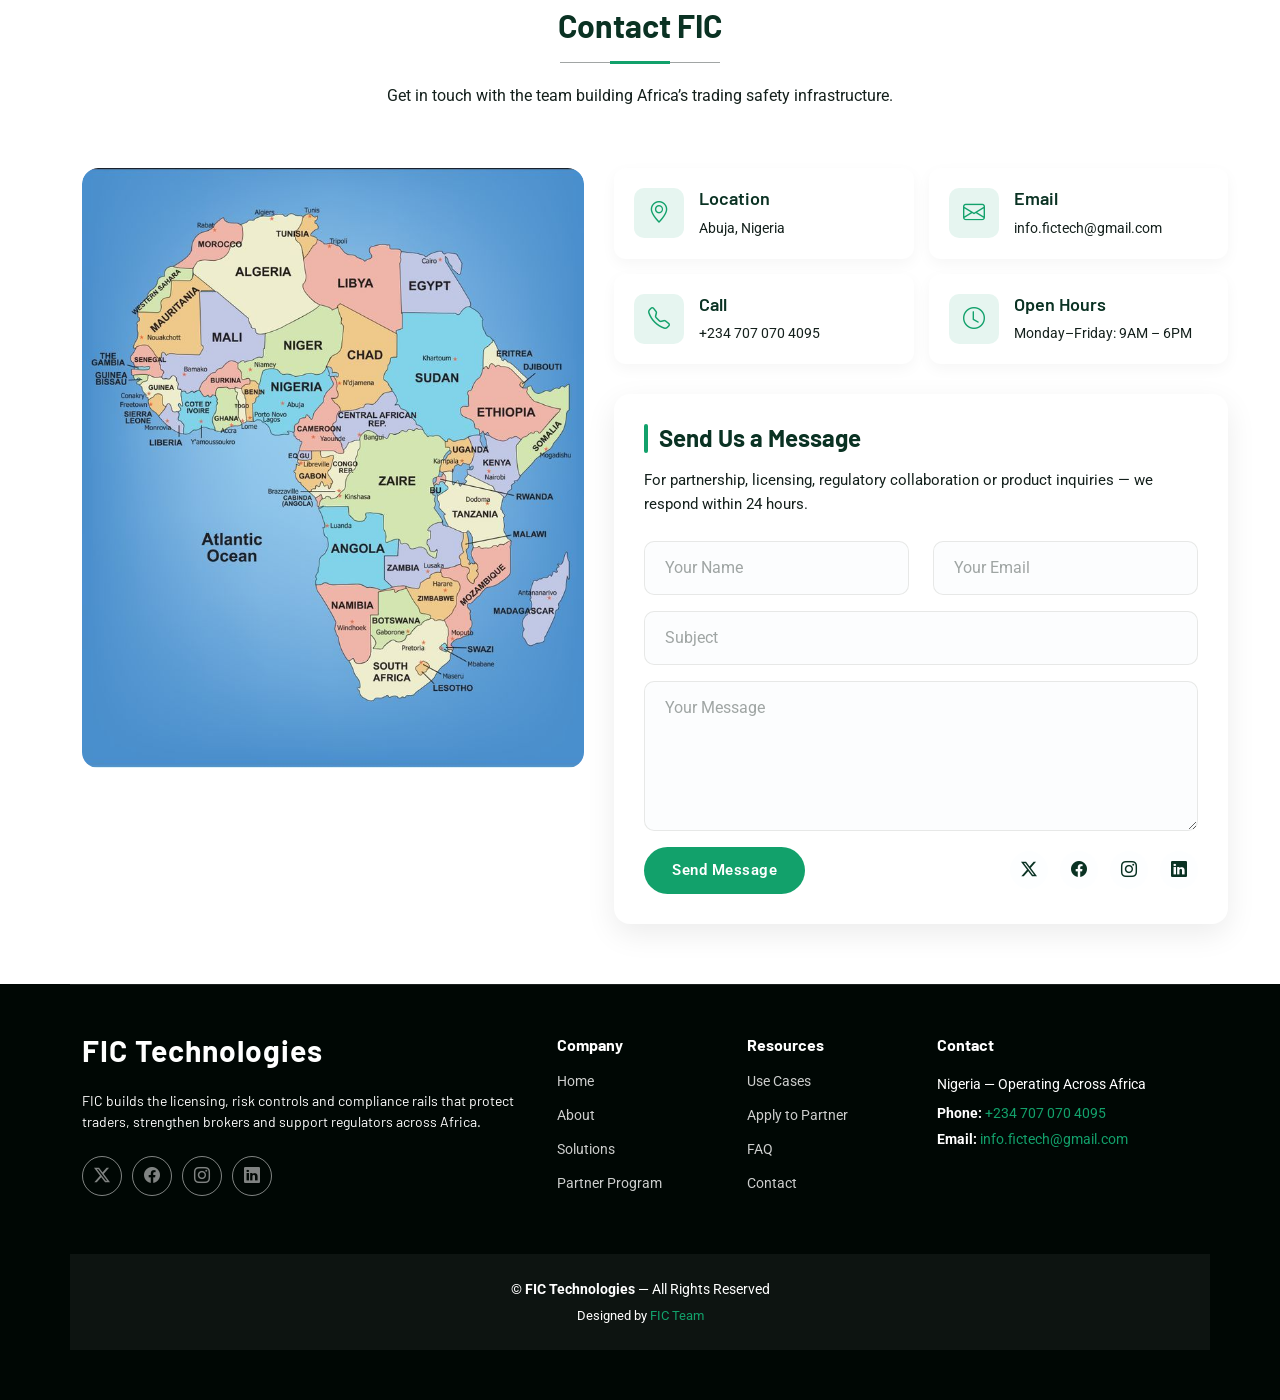
==== commit 7ca2e17e: "Updated designs" ====
--- a/index.html
+++ b/index.html
@@ -91,10 +91,11 @@
 <li><a class="nav-link scrollto" href="#services">Partner Program</a></li>
 <li><a href="#contact">Contact</a></li>
           </ul>
-          <i class="mobile-nav-toggle d-xl-none bi bi-list"></i>
+          <i class="mobile-nav-toggle mobile-nav-show d-xl-none bi bi-list"></i>
+          <i class="mobile-nav-toggle mobile-nav-hide d-xl-none bi bi-x d-none"></i>
+
         </nav>
       </div>
-
     </div>
 
   </header>
@@ -1648,19 +1649,30 @@
 <!-- Scroll Top / Preloader / Modal remain unchanged -->
 
   <!-- Vendor JS Files -->
-  <script src="assets/vendor/bootstrap/js/bootstrap.bundle.min.js"></script>
-  <script src="assets/vendor/php-email-form/validate.js"></script>
-  <script src="assets/vendor/glightbox/js/glightbox.min.js"></script>
-  <script src="assets/vendor/purecounter/purecounter_vanilla.js"></script>
-  <script src="assets/vendor/swiper/swiper-bundle.min.js"></script>
-  <script src="assets/vendor/imagesloaded/imagesloaded.pkgd.min.js"></script>
-  <script src="assets/vendor/isotope-layout/isotope.pkgd.min.js"></script>
-
-  <!-- Main JS File -->
-  <script src="assets/js/main.js"></script>
-  
+<script src="assets/vendor/bootstrap/js/bootstrap.bundle.min.js"></script>
+<script src="assets/vendor/php-email-form/validate.js"></script>
+<script src="assets/vendor/glightbox/js/glightbox.min.js"></script>
+<script src="assets/vendor/purecounter/purecounter_vanilla.js"></script>
+<script src="assets/vendor/swiper/swiper-bundle.min.js"></script>
+<script src="assets/vendor/imagesloaded/imagesloaded.pkgd.min.js"></script>
+<script src="assets/vendor/isotope-layout/isotope.pkgd.min.js"></script>
+
+<!-- Main JS File -->
+<script src="assets/js/main.js"></script>
+
+<!-- Swiper Initializer -->
 <script>
-document.getElementById("partnerForm").addEventListener("submit", function(e) {
+document.addEventListener("DOMContentLoaded", function() {
+  document.querySelectorAll('.init-swiper').forEach(function(swiperElement) {
+    const config = JSON.parse(swiperElement.querySelector('.swiper-config').innerHTML.trim());
+    new Swiper(swiperElement, config);
+  });
+});
+</script>
+
+<!-- Partner Program Google Sheet Submit -->
+<script>
+document.getElementById("partnerForm").addEventListener("submit", function (e) {
   e.preventDefault();
 
   const status = document.getElementById("formStatus");
@@ -1674,7 +1686,7 @@
     message: document.querySelector("[name='message']").value
   };
 
-  fetch("YOUR_WEB_APP_URL_HEREhttps://script.google.com/macros/s/AKfycbzETcoYQvF1o5_-ZAAdSRqiZpRUzEyGcY3vy4Ssm5wIg_RcVEK5HmMZasplVi3gyiCg/exec",{
+  fetch("https://script.google.com/macros/s/AKfycbzETcoYQvF1o5_-ZAAdSRqiZpRUzEyGcY3vy4Ssm5wIg_RcVEK5HmMZasplVi3gyiCg/exec", {
     method: "POST",
     mode: "no-cors",
     headers: { "Content-Type": "application/json" },
@@ -1687,139 +1699,38 @@
   .catch(() => {
     status.innerHTML = "<span style='color:red;'>Something went wrong. Try again.</span>";
   });
-
 });
 </script>
-<script>
-document.getElementById("partnerForm").addEventListener("submit", function (e) {
-    e.preventDefault();
-
-    const status = document.getElementById("formStatus");
-    status.innerHTML = "Submitting…";
-
-    const formData = {
-        fullName: document.querySelector("[name='full-name']").value,
-        email: document.querySelector("[name='email']").value,
-        company: document.querySelector("[name='company']").value,
-        partnerType: document.querySelector("[name='partner-type']").value,
-        message: document.querySelector("[name='message']").value
-    };
-
-    fetch("https://script.google.com/macros/s/AKfycbzETcoYQvF1o5_-ZAAdSRqiZpRUzEyGcY3vy4Ssm5wIg_RcVEK5HmMZasplVi3gyiCg/exec", {
-        method: "POST",
-        mode: "no-cors",
-        headers: { "Content-Type": "application/json" },
-        body: JSON.stringify(formData)
-    })
-    .then(() => {
-        status.innerHTML = "<span style='color:green;'>Application submitted successfully!</span>";
-        document.getElementById("partnerForm").reset();
-    })
-    .catch(() => {
-        status.innerHTML = "<span style='color:red;'>Something went wrong. Try again.</span>";
-    });
-});
-</script>
-<script>
-document.addEventListener("DOMContentLoaded", function() {
-  document.querySelectorAll('.init-swiper').forEach(function(swiperElement) {
-    const config = JSON.parse(swiperElement.querySelector('.swiper-config').innerHTML.trim());
-    new Swiper(swiperElement, config);
-  });
-});
-</script>
-<script src="assets/js/main.js"></script>
-<script>
-document.querySelectorAll('.faq-item .faq-header').forEach(header => {
-  header.addEventListener('click', () => {
-    const item = header.parentElement;
-
-    // Close all other items
-    document.querySelectorAll('.faq-item').forEach(faq => {
-      if (faq !== item) faq.classList.remove('faq-active');
-    });
-
-    // Toggle this one
-    item.classList.toggle('faq-active');
-  });
-});
+
+<!-- FAQ Toggle -->
 <script>
 document.addEventListener('DOMContentLoaded', function() {
-  // Debug: log if the hero DOM is valid
-  const hero = document.getElementById('hero');
-  if (!hero) { console.error('Hero section missing: #hero not found'); }
-  else { console.info('Hero section loaded OK'); }
-
-  // Confirm buttons exist and log their href targets
-  ['btn-get-licensed','btn-partner','btn-watch-demo'].forEach(id => {
-    const el = document.getElementById(id);
-    if (!el) console.warn('Missing button:', id);
-    else console.info('Button', id, '->', el.getAttribute('href') || 'modal/button');
-  });
-
-  // Ensure modal triggering works (non-invasive)
-  const demoBtn = document.getElementById('btn-watch-demo');
-  if (demoBtn) {
-    demoBtn.addEventListener('click', function() {
-      console.info('Watch Demo clicked — bootstrap should open modal if present');
-    });
-  }
-});
-</script>
-<!-- Watch Demo Modal -->
-<div class="modal fade" id="watchDemoModal" tabindex="-1" aria-labelledby="watchDemoLabel" aria-hidden="true">
-  <div class="modal-dialog modal-dialog-centered modal-lg">
-    <div class="modal-content dark-background">
-
-      <div class="modal-header">
-        <h5 class="modal-title" id="watchDemoLabel">AI Risk Assistant Demo (Coming Soon)</h5>
-        <button type="button" class="btn-close btn-close-white" data-bs-dismiss="modal"></button>
-      </div>
-
-      <div class="modal-body text-center py-5">
-
-        <div class="demo-placeholder" style="
-          border: 2px dashed rgba(255, 255, 255, 0.3);
-          padding: 60px;
-          border-radius: 12px;
-        ">
-          <i class="bi bi-robot" style="font-size: 60px; color: #0dcaf0;"></i>
-          <h4 class="mt-3">AI Assistant Demo Loading Soon</h4>
-          <p class="mt-2 text-muted">
-            We’re building the first AI-powered risk assistant for African traders.<br>
-            A fully interactive demo will be added shortly.
-          </p>
-        </div>
-
-      </div>
-
-    </div>
-  </div>
-</div>
-
-</script>
-<script>
-document.addEventListener('DOMContentLoaded', () => {
-  const faqItems = document.querySelectorAll('.faq-item');
-
-  faqItems.forEach(item => {
-    const header = item.querySelector('.faq-header');
-
+  document.querySelectorAll('.faq-item .faq-header').forEach(header => {
     header.addEventListener('click', () => {
-      // Close any open FAQ first
-      faqItems.forEach(i => {
-        if (i !== item) {
-          i.classList.remove('faq-active');
-        }
+      const item = header.parentElement;
+
+      document.querySelectorAll('.faq-item').forEach(faq => {
+        if (faq !== item) faq.classList.remove('faq-active');
       });
 
-      // Toggle the clicked FAQ
       item.classList.toggle('faq-active');
     });
   });
 });
 </script>
 
+<!-- Watch Demo Modal Exists? -->
+<script>
+document.addEventListener('DOMContentLoaded', function() {
+  const demoBtn = document.getElementById('btn-watch-demo');
+  if (demoBtn) {
+    demoBtn.addEventListener('click', function() {
+      console.log('Watch Demo Triggered');
+    });
+  }
+});
+</script>
+
 </body>
 
 </html>
--- a/assets/css/main.css
+++ b/assets/css/main.css
@@ -5511,9 +5511,12 @@
   .hero-ctas .btn { min-width: 100%; text-align:center; }
   .hero-stats { margin-top: 12px; flex-direction:column; gap:8px; }
 }
-
-
-}
-
-}
-
+html {
+  scroll-behavior: smooth;
+}
+
+
+}
+
+}
+
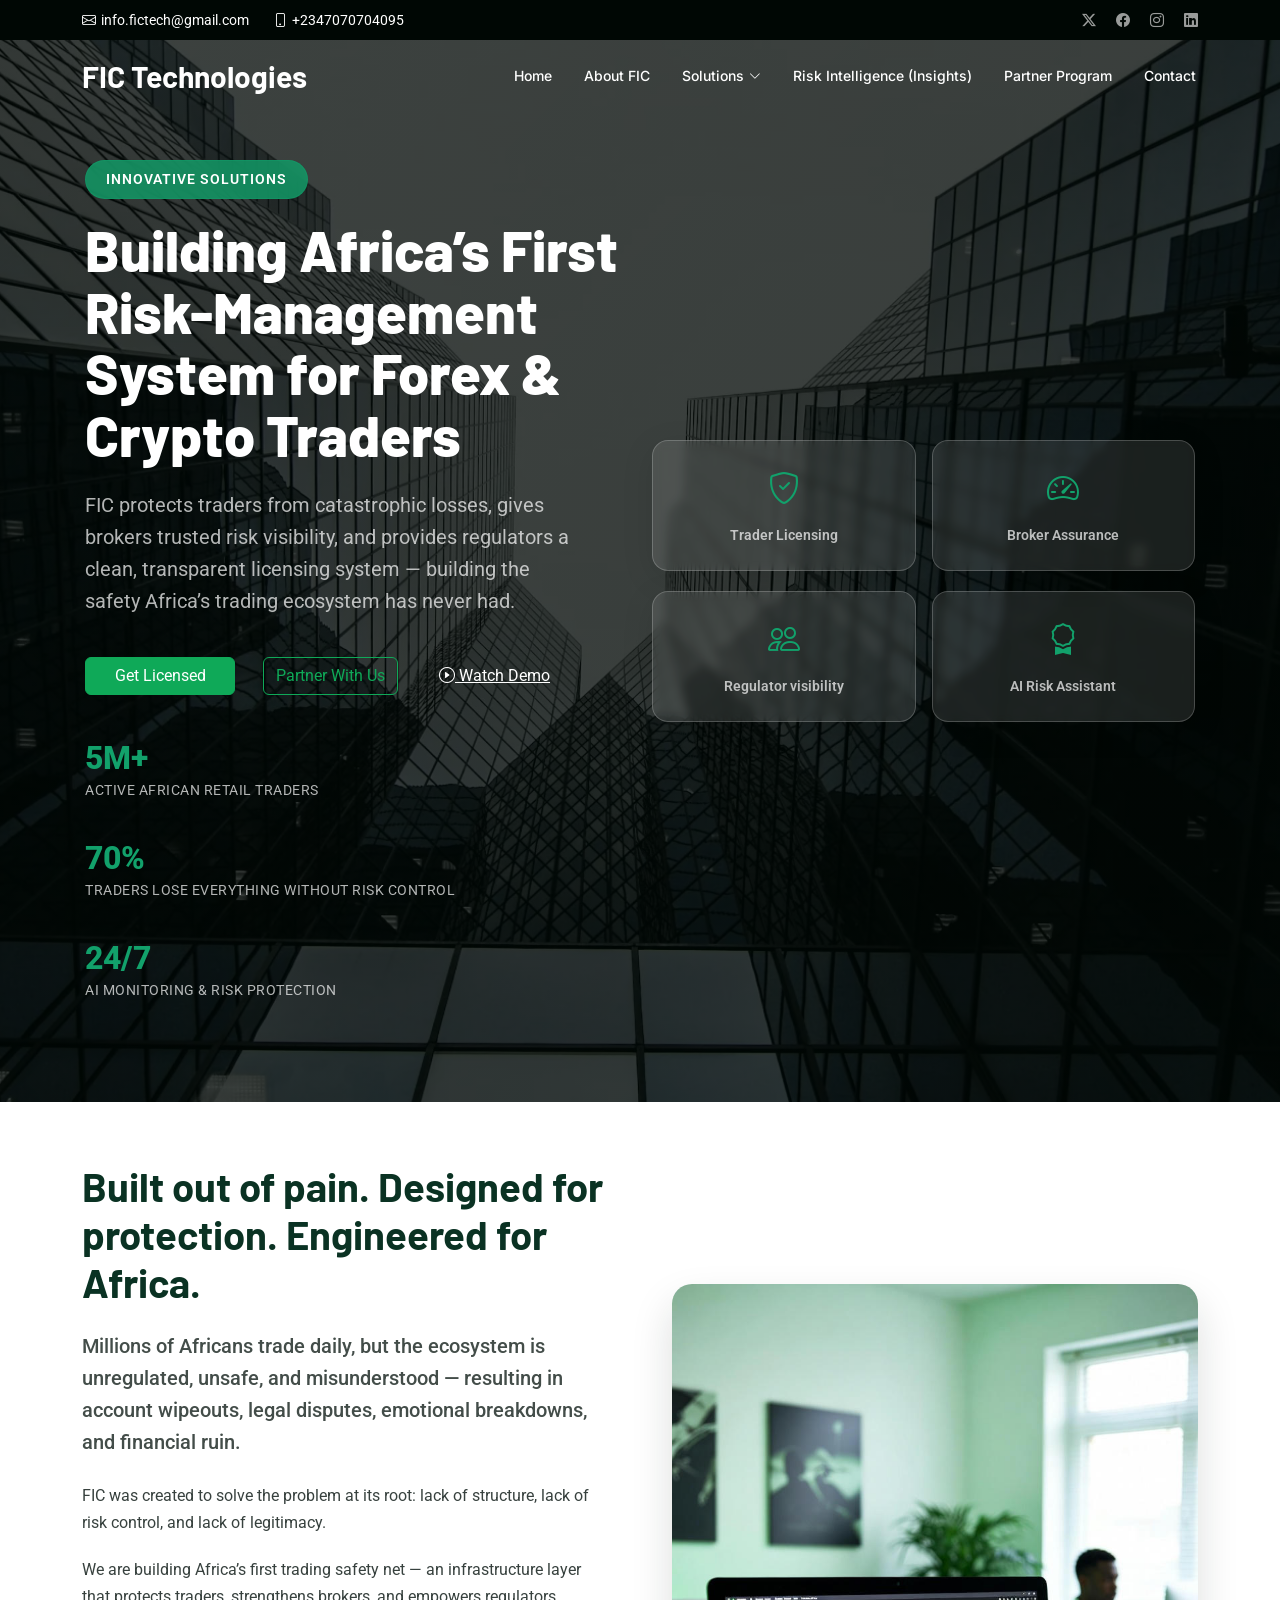
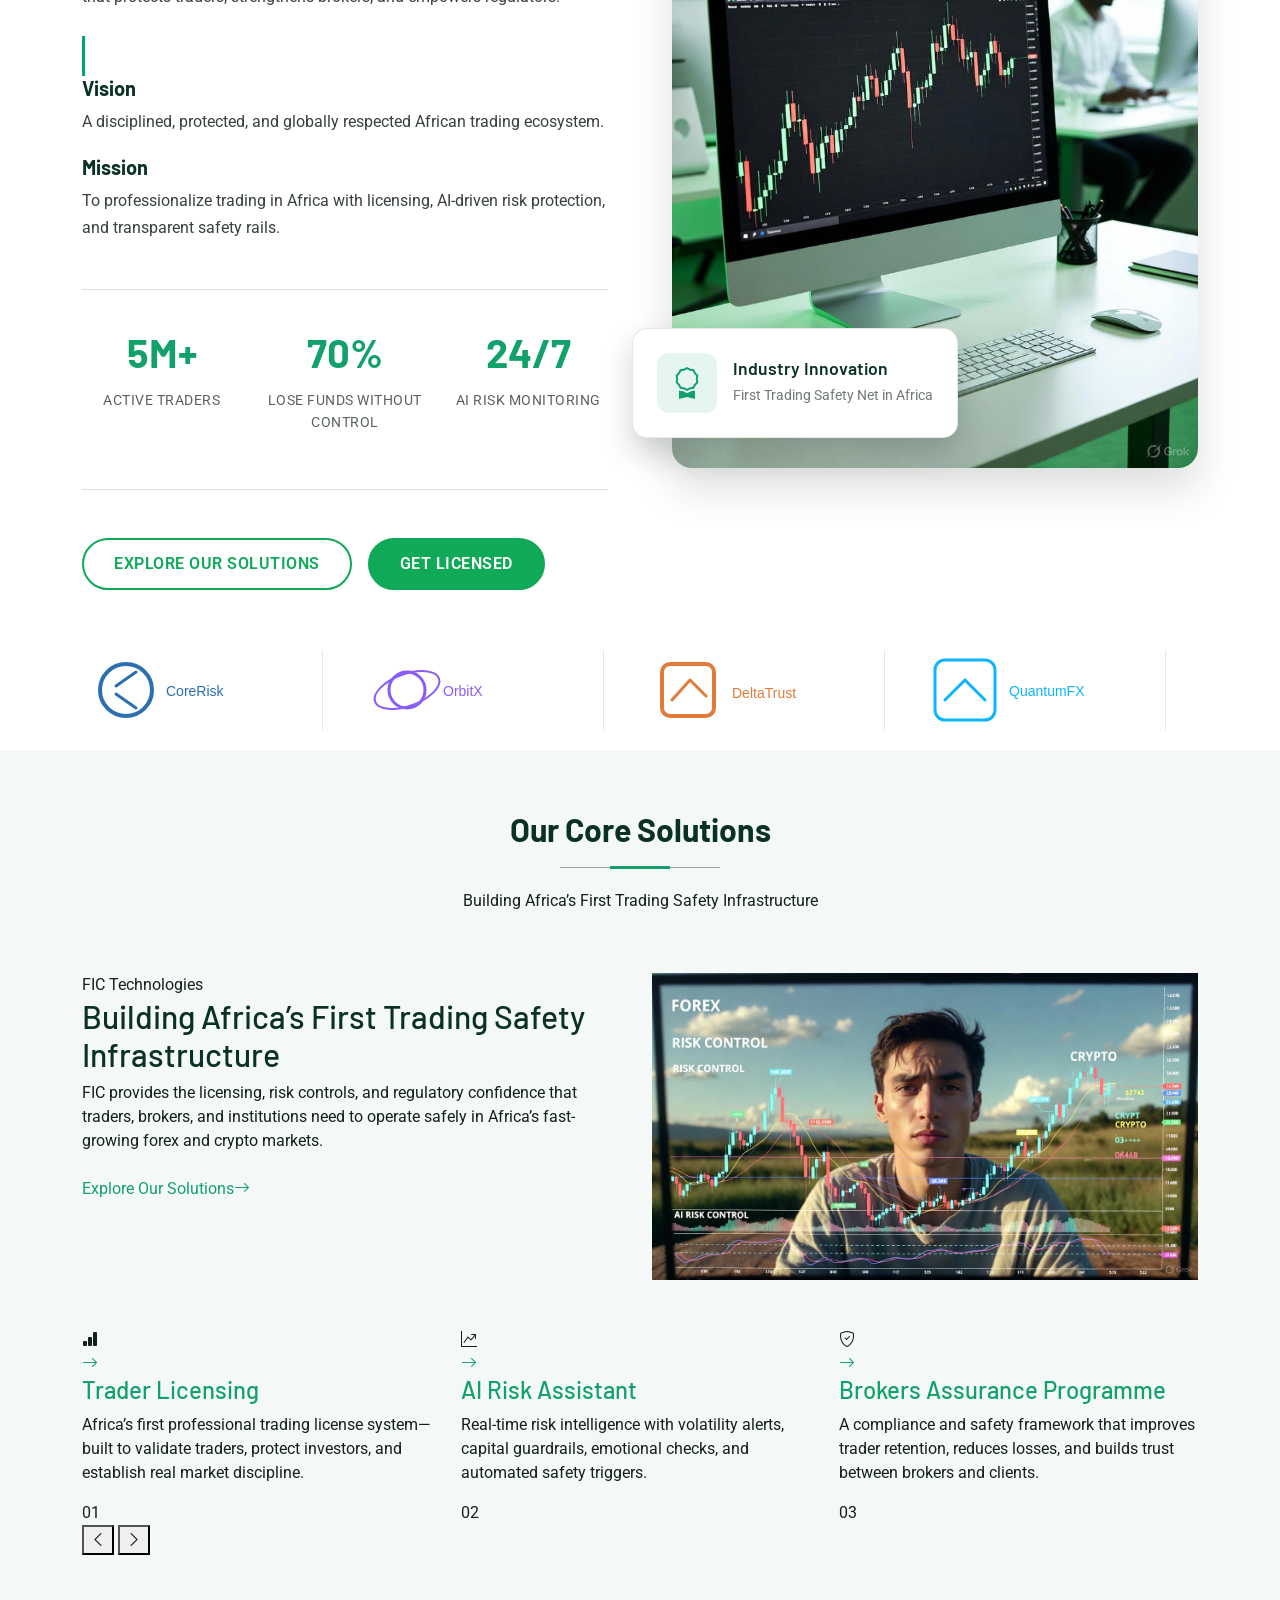
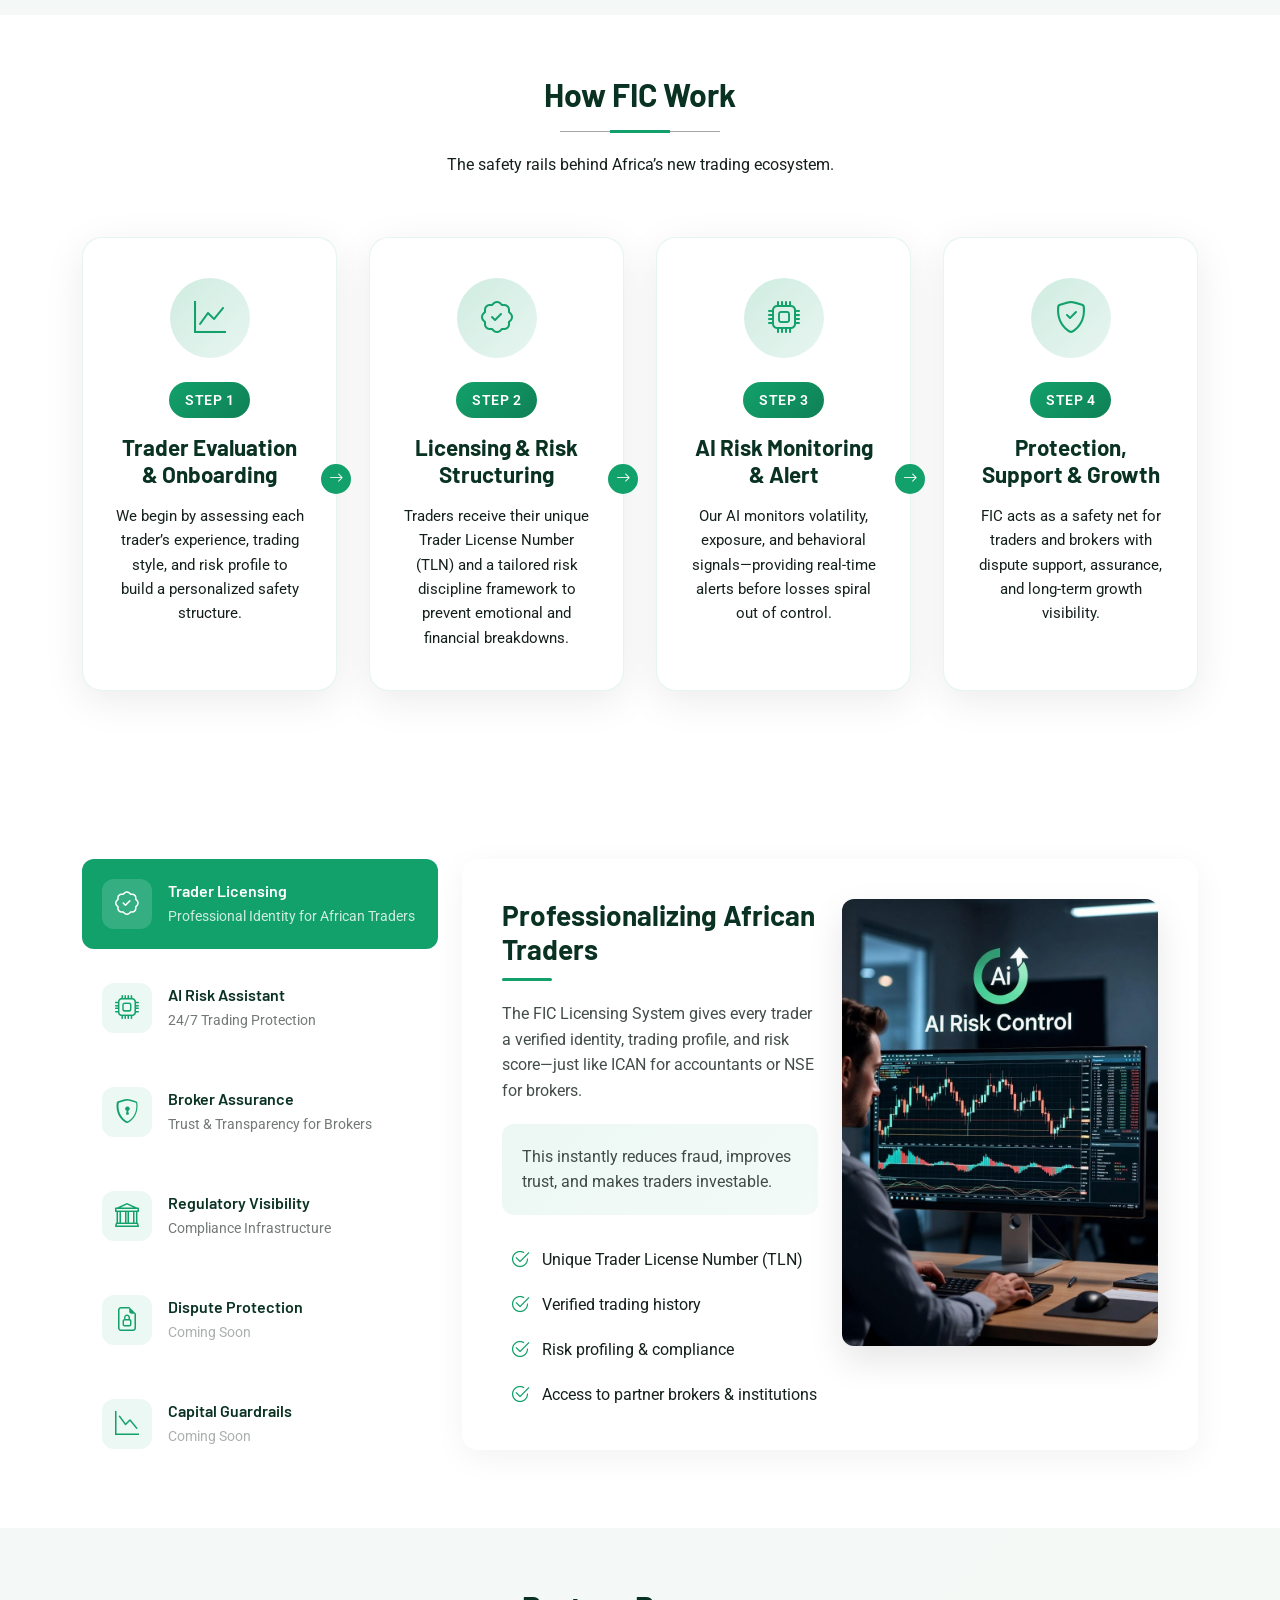
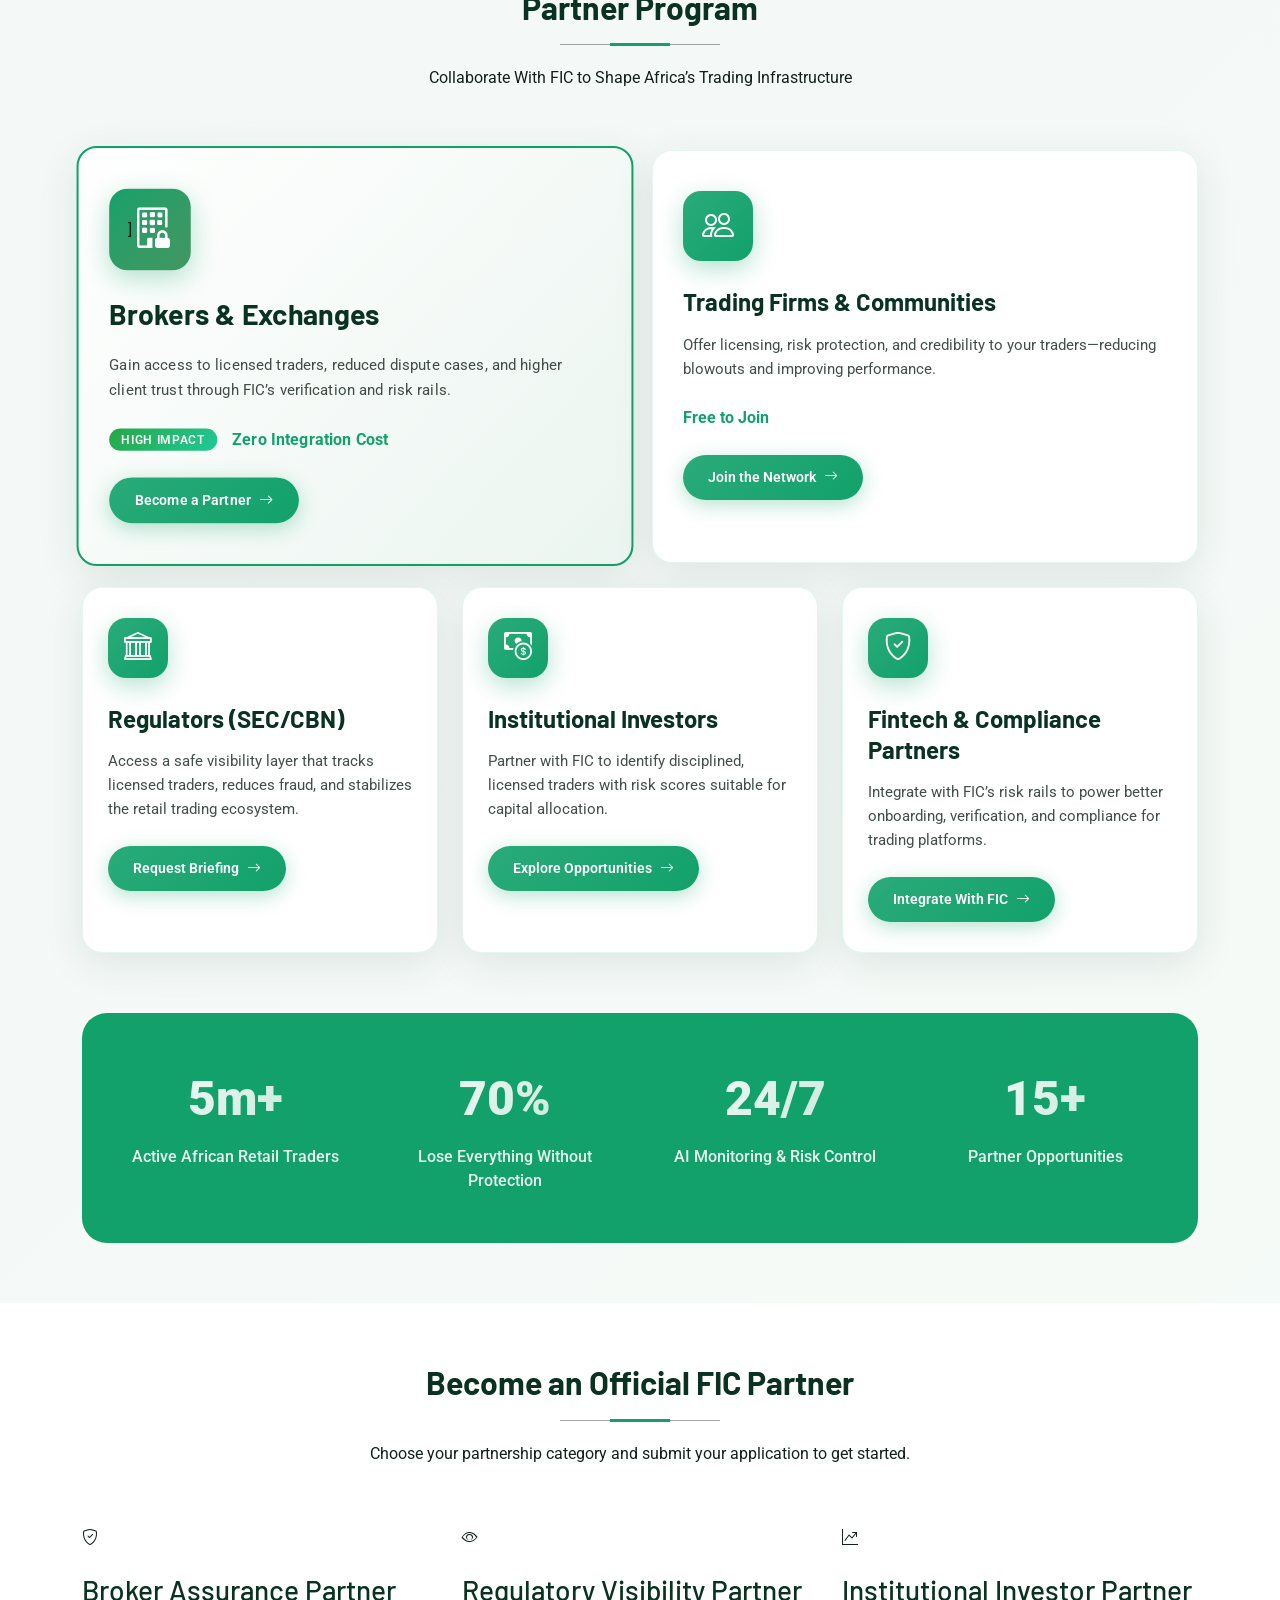
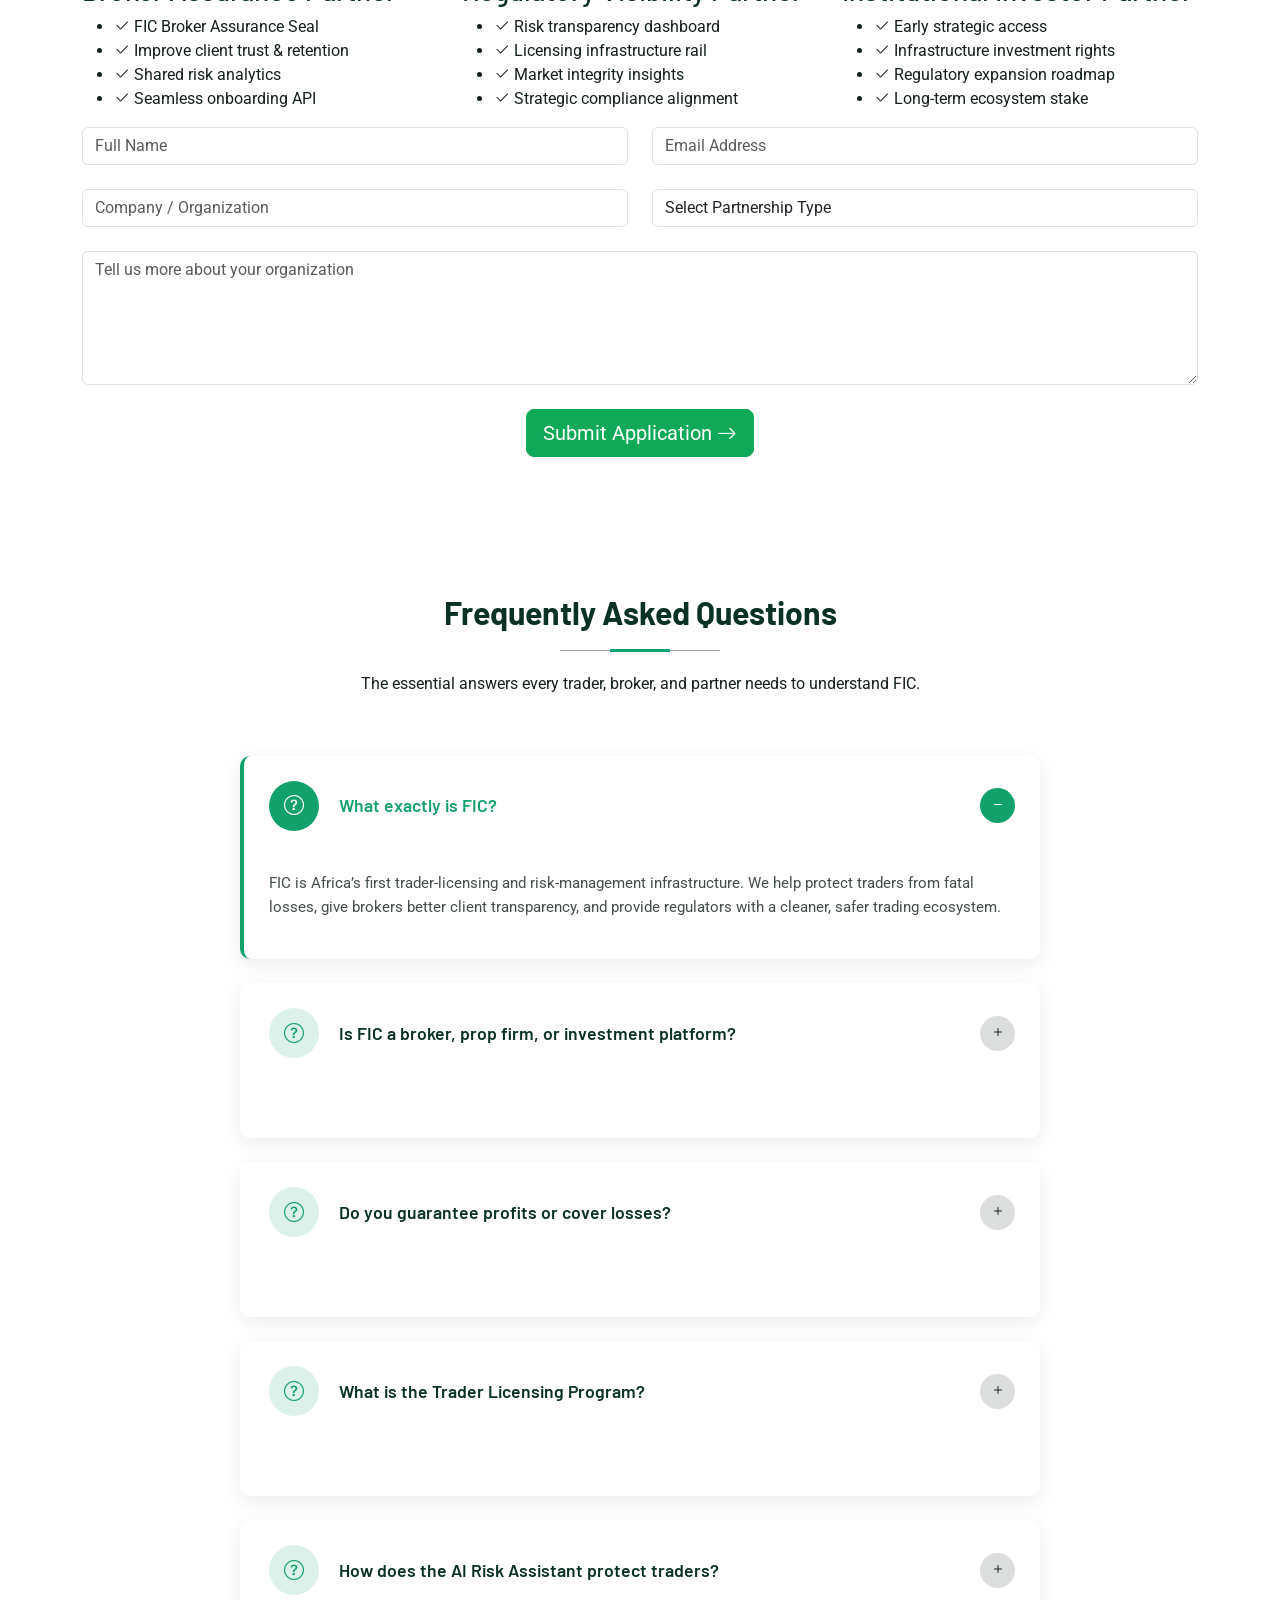
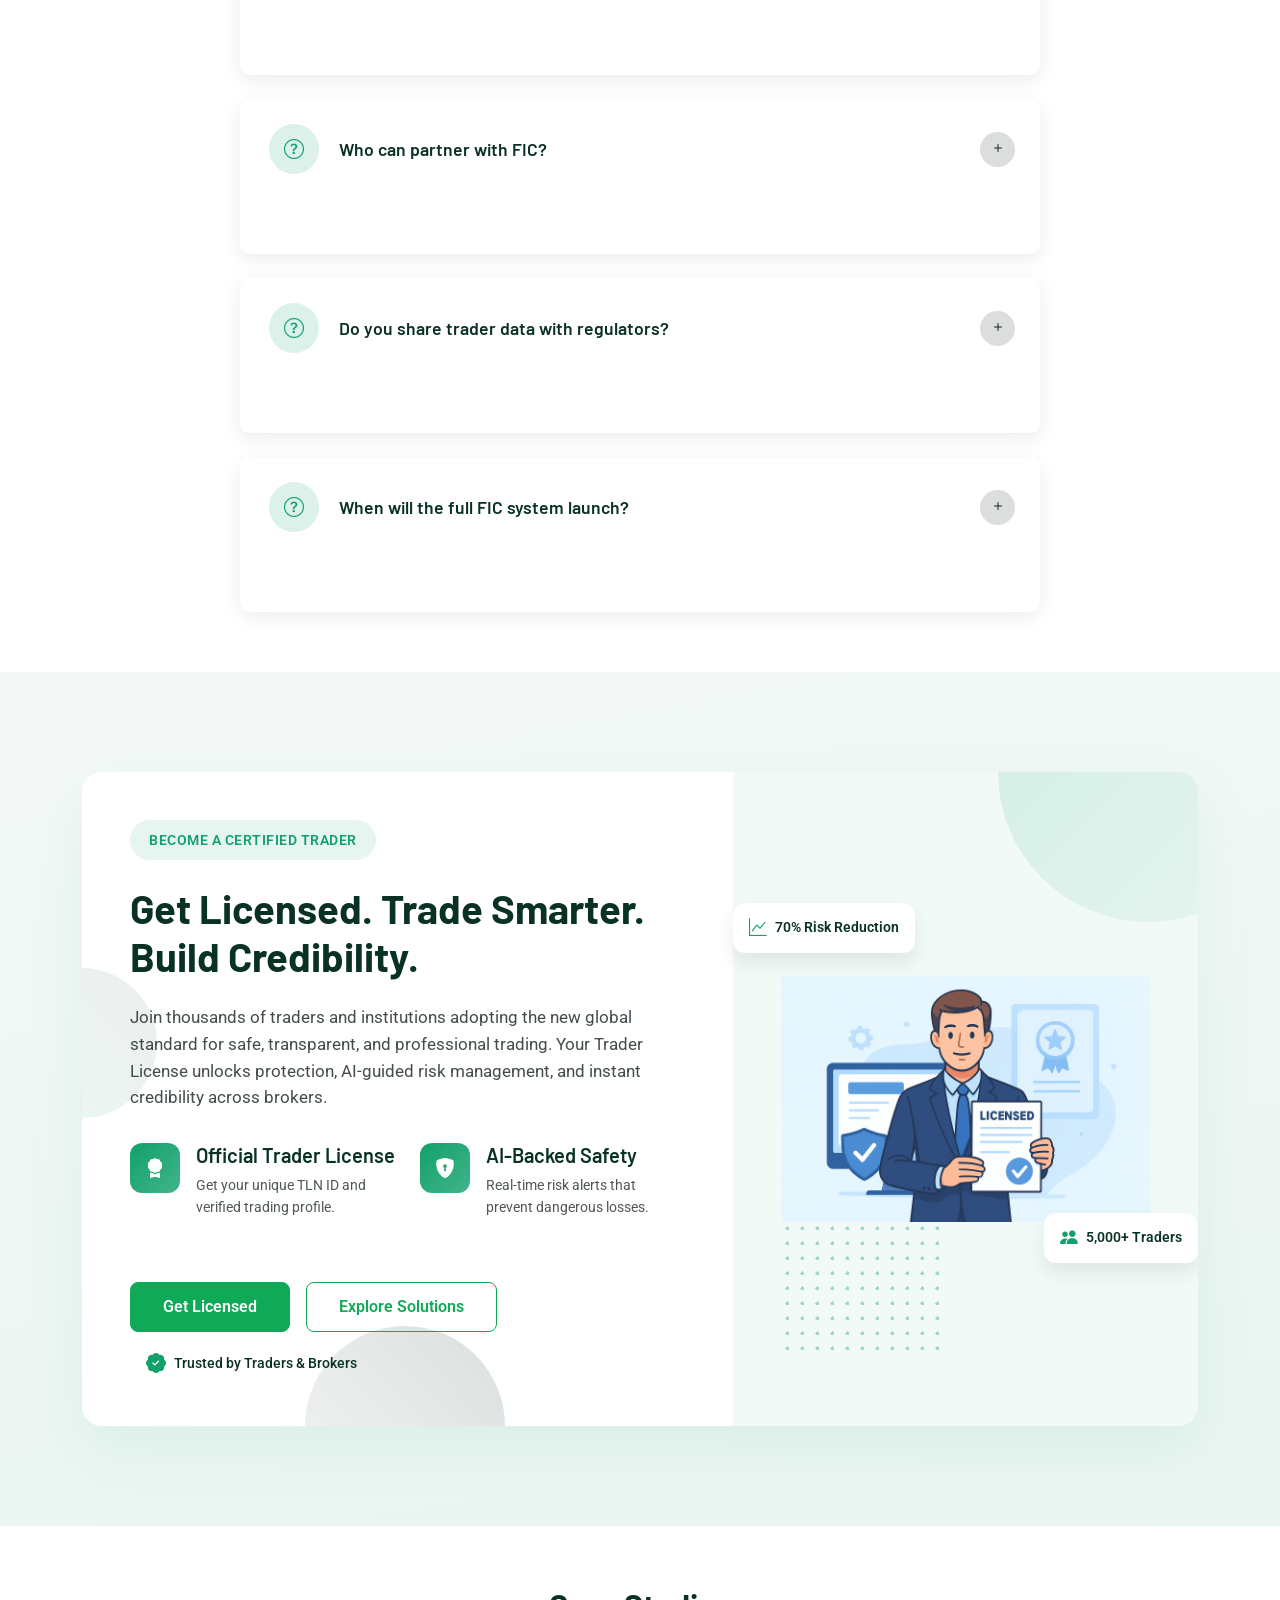
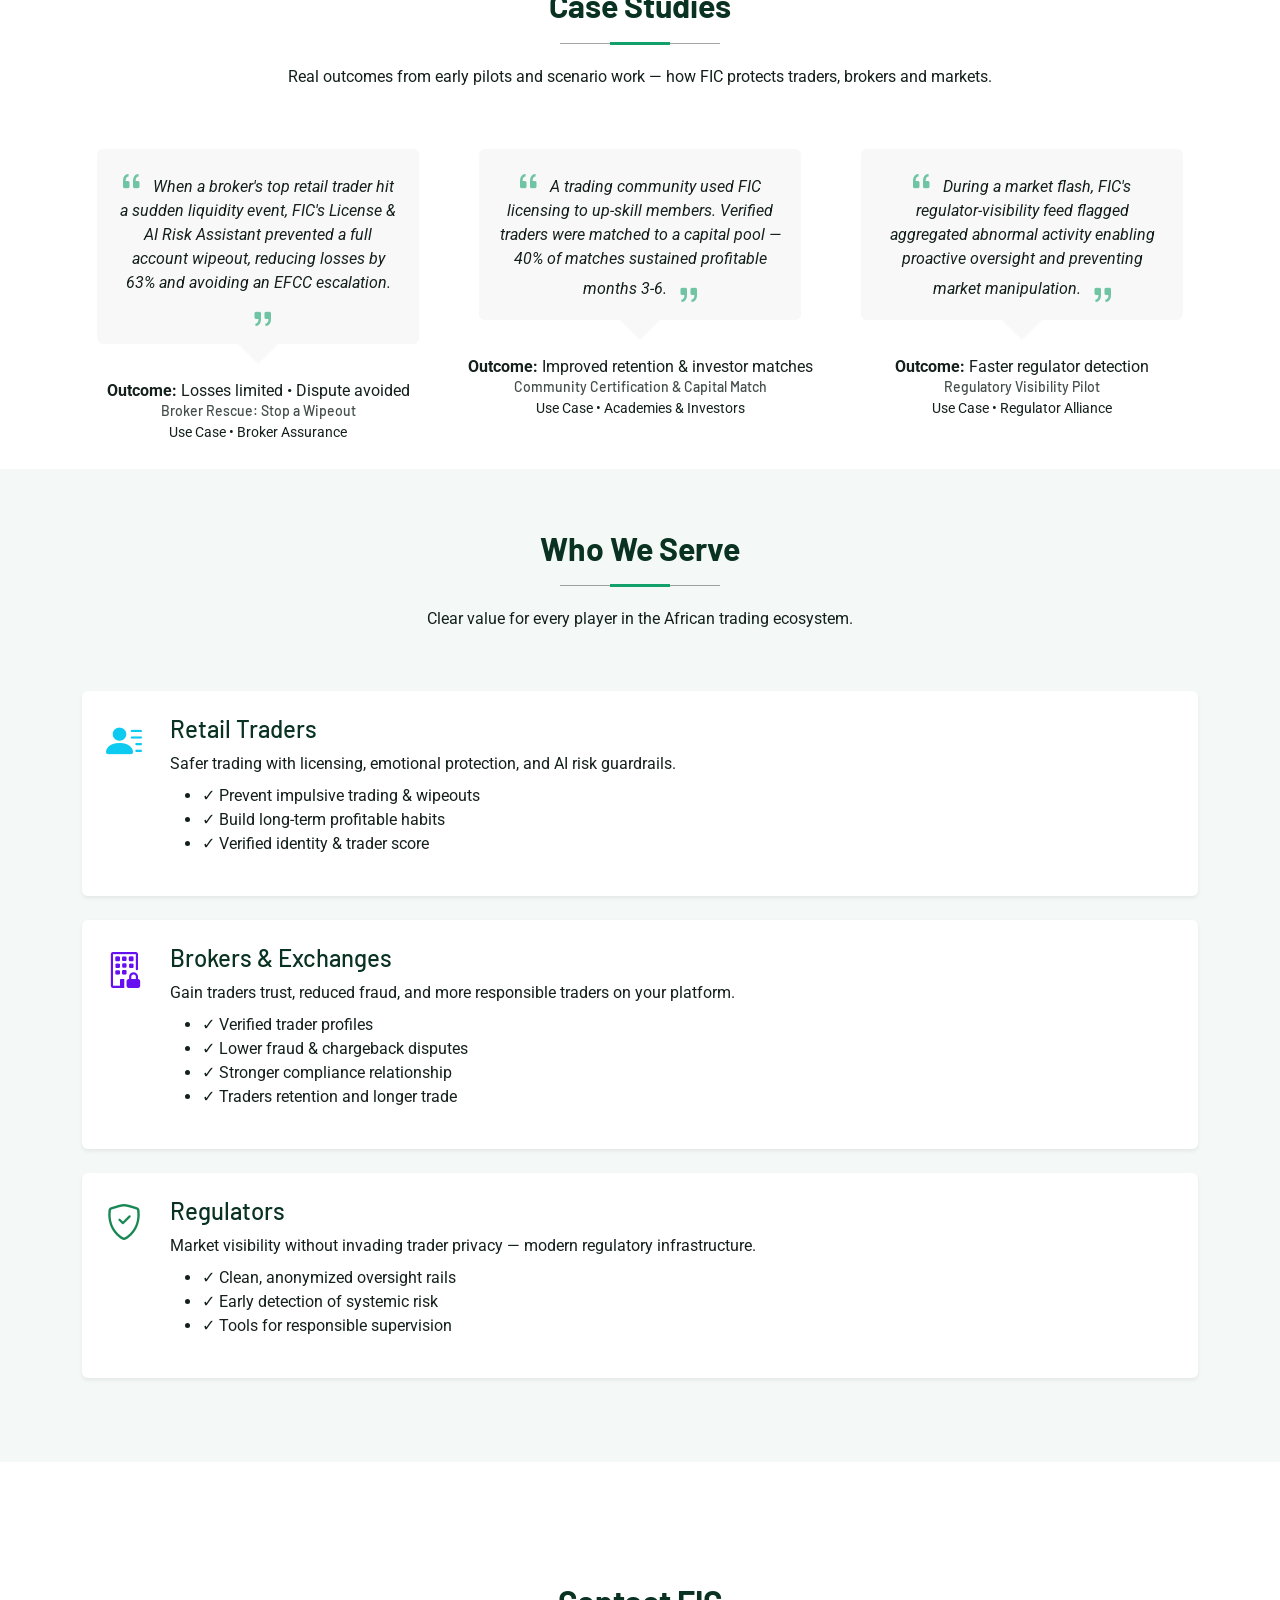
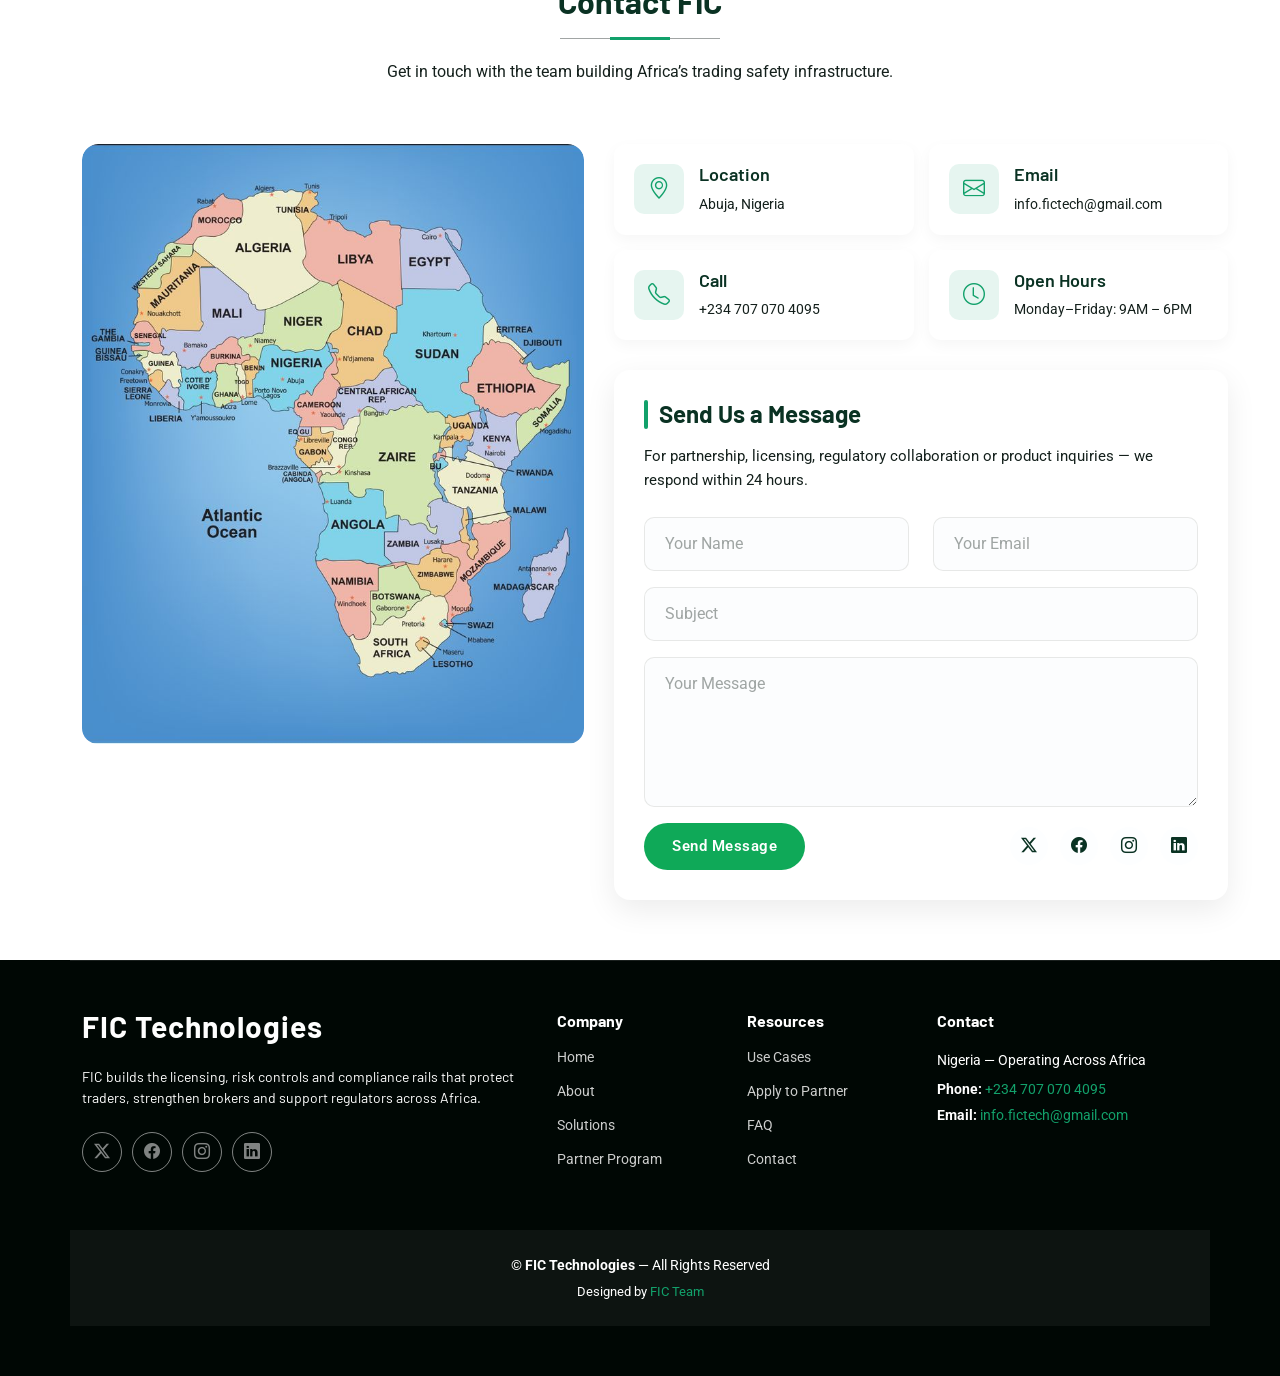
==== commit bd8cb80e: "Updated designs" ====
--- a/index.html
+++ b/index.html
@@ -4,7 +4,7 @@
 <head>
   <meta charset="utf-8">
   <meta content="width=device-width, initial-scale=1.0" name="viewport">
-  <title>Index - Passion Bootstrap Template</title>
+  <title>Index - FIC Technologies</title>
   <meta name="description" content="">
   <meta name="keywords" content="">
   <link rel="apple-touch-icon" sizes="180x180" href="/apple-touch-icon.png">
@@ -32,7 +32,7 @@
 
   <!-- =======================================================
   * Template Name: FIC TECHNOLOGIES
-  * Template URL: https://bootstrapmade.com/passion-bootstrap-template/
+  * Template URL: https://nyfhemi2018-ai.github.io/thebridge-website/
   * Updated: Jul 21 2025 with Bootstrap v5.3.7
   * Author: BootstrapMade.com
   * License: https://bootstrapmade.com/license/
@@ -754,7 +754,6 @@
 <!-- /Features Section -->
   <!-- Partner Program Section -->
    <section id="services" class="services section light-background">
-<li><a href="#services">Partner Program</a></li>
   <!-- Section Title -->
   <div class="container section-title">
     <h2>Partner Program</h2>
@@ -1648,7 +1647,7 @@
 
 <!-- Scroll Top / Preloader / Modal remain unchanged -->
 
-  <!-- Vendor JS Files -->
+<!-- Vendor JS Files -->
 <script src="assets/vendor/bootstrap/js/bootstrap.bundle.min.js"></script>
 <script src="assets/vendor/php-email-form/validate.js"></script>
 <script src="assets/vendor/glightbox/js/glightbox.min.js"></script>
@@ -1719,7 +1718,7 @@
 });
 </script>
 
-<!-- Watch Demo Modal Exists? -->
+<!-- Watch Demo Modal Trigger -->
 <script>
 document.addEventListener('DOMContentLoaded', function() {
   const demoBtn = document.getElementById('btn-watch-demo');
@@ -1730,7 +1729,5 @@
   }
 });
 </script>
-
 </body>
-
 </html>
--- a/assets/css/main.css
+++ b/assets/css/main.css
@@ -5514,9 +5514,59 @@
 html {
   scroll-behavior: smooth;
 }
-
-
-}
-
-}
-
+#navmenu.mobile-nav-active {
+  left: 0;
+  opacity: 1;
+  visibility: visible;
+}/* Make all primary buttons use FIC Green instead of Bootstrap Blue */
+.btn-primary {
+    background-color: #0FA958 !important;
+    border-color: #0FA958 !important;
+    color: #fff !important;
+}
+
+/* Hover effect */
+.btn-primary:hover,
+.btn-primary:focus {
+    background-color: #0d8e49 !important;
+    border-color: #0d8e49 !important;
+}
+
+/* Outline buttons changed to green border */
+.btn-outline-light {
+    border-color: #0FA958 !important;
+    color: #0FA958 !important;
+}
+
+/* Hover for outline */
+.btn-outline-light:hover,
+.btn-outline-light:focus {
+    background-color: #0FA958 !important;
+    color: #fff !important;
+}
+
+/* Submit button on partner form */
+button[type="submit"] {
+    background-color: #0FA958 !important;
+    border-color: #0FA958 !important;
+}
+/* Override Bootstrap's outline-primary (blue border) */
+.btn-outline-primary {
+    color: #0FA958 !important;
+    border-color: #0FA958 !important;
+}
+
+/* Hover */
+.btn-outline-primary:hover,
+.btn-outline-primary:focus {
+    background-color: #0FA958 !important;
+    border-color: #0FA958 !important;
+    color: #fff !important;
+}
+
+
+
+}
+
+}
+
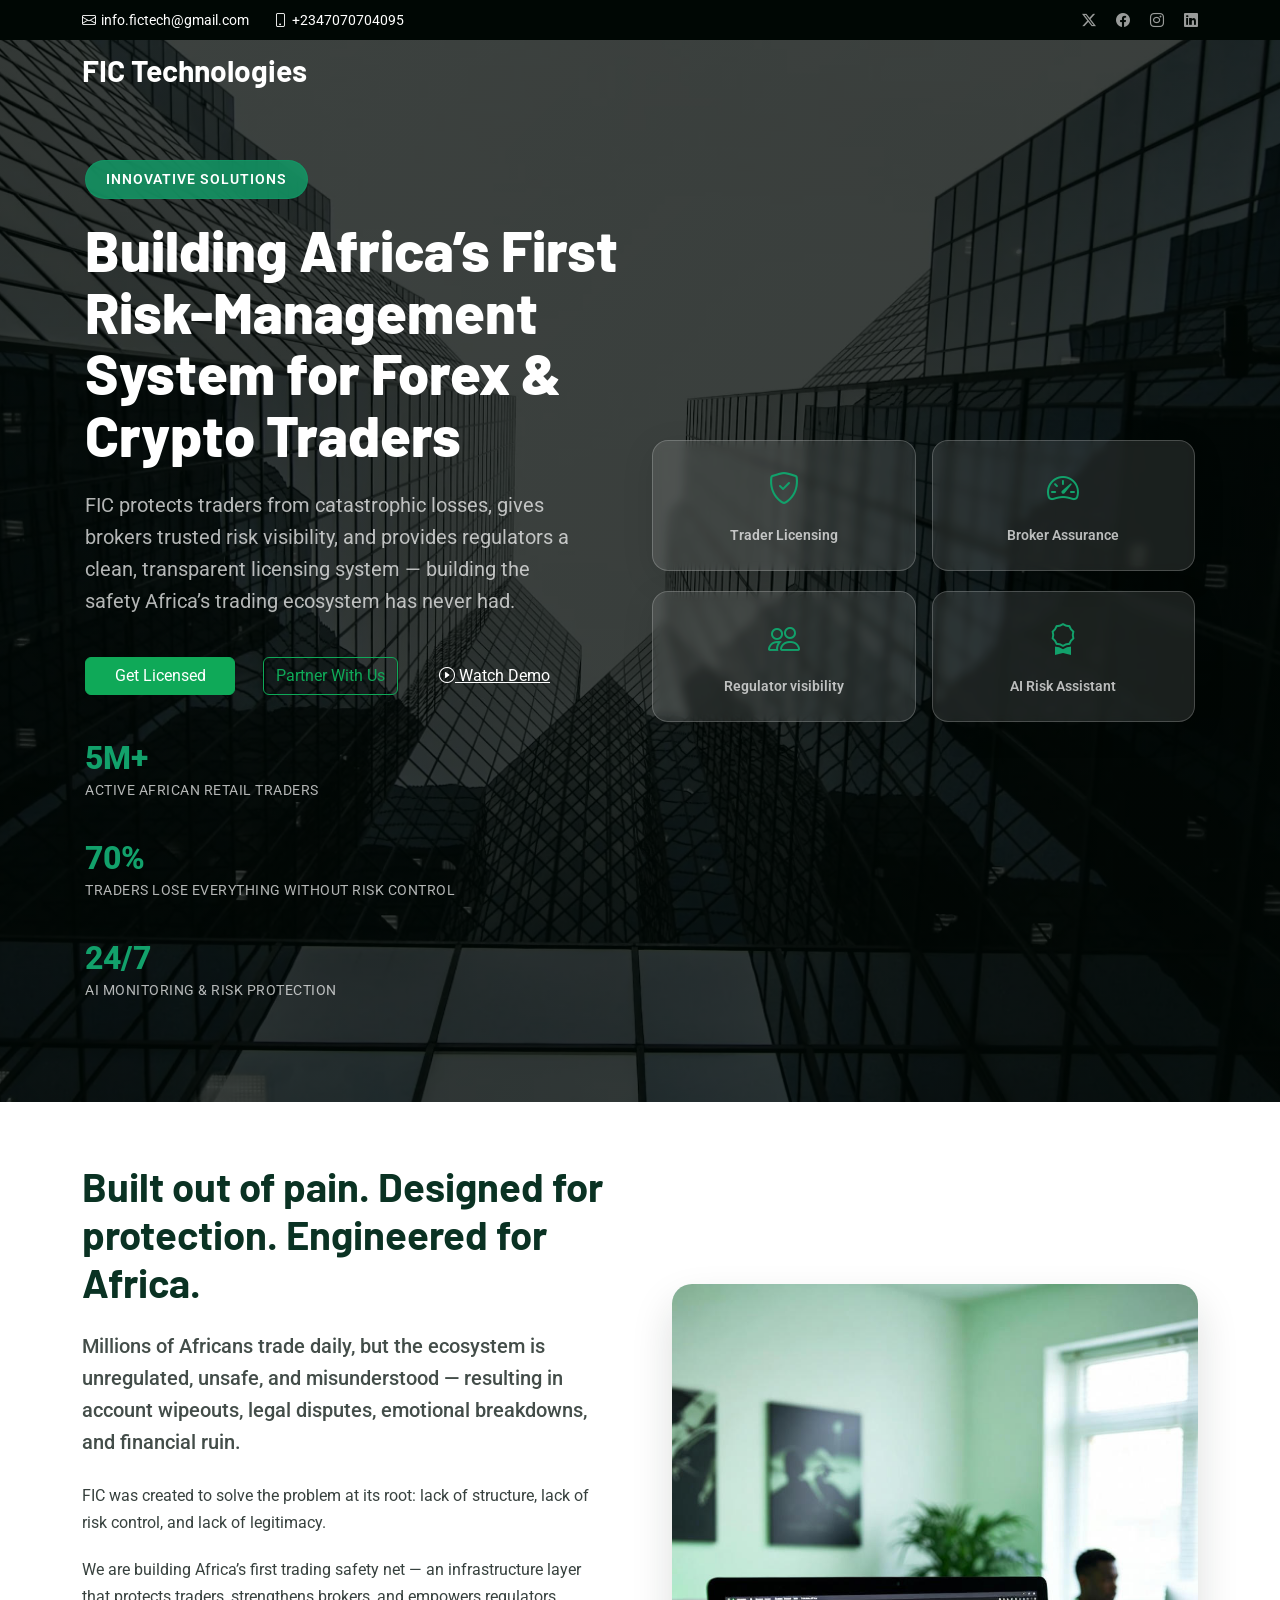
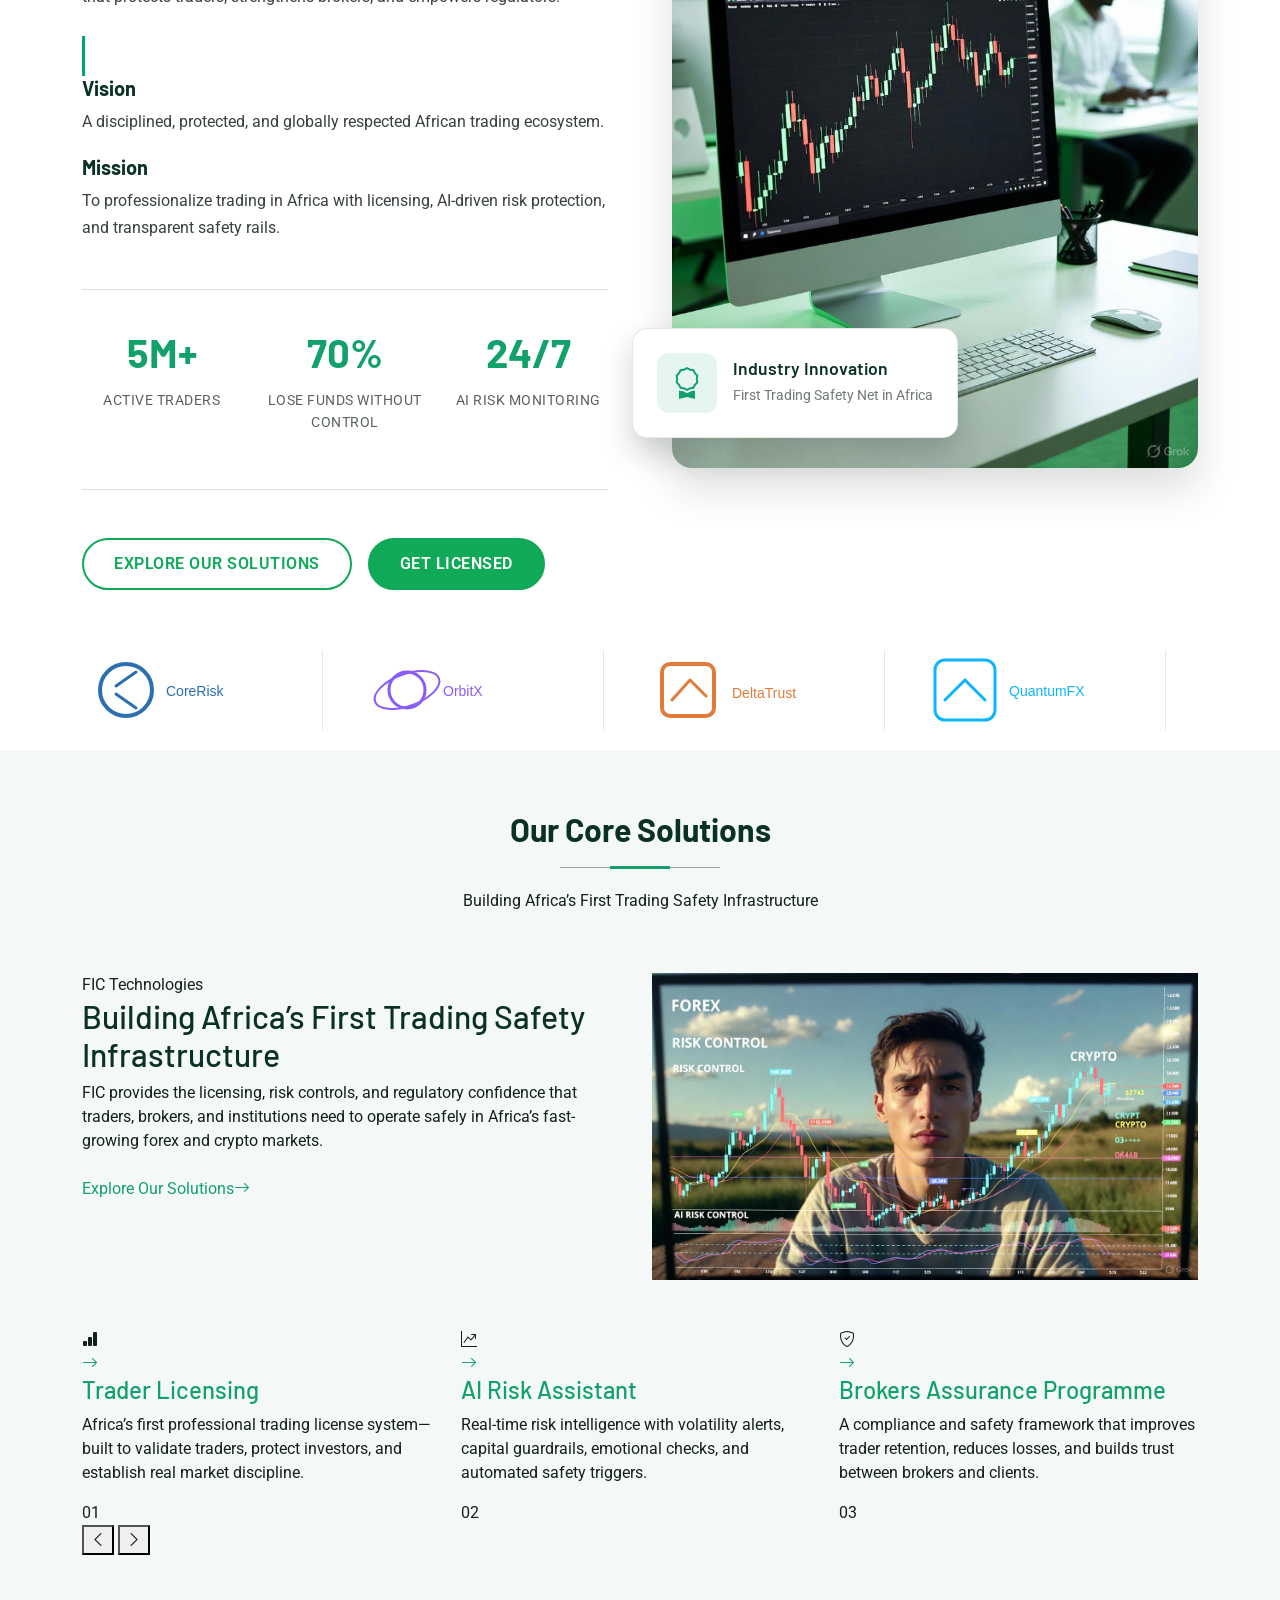
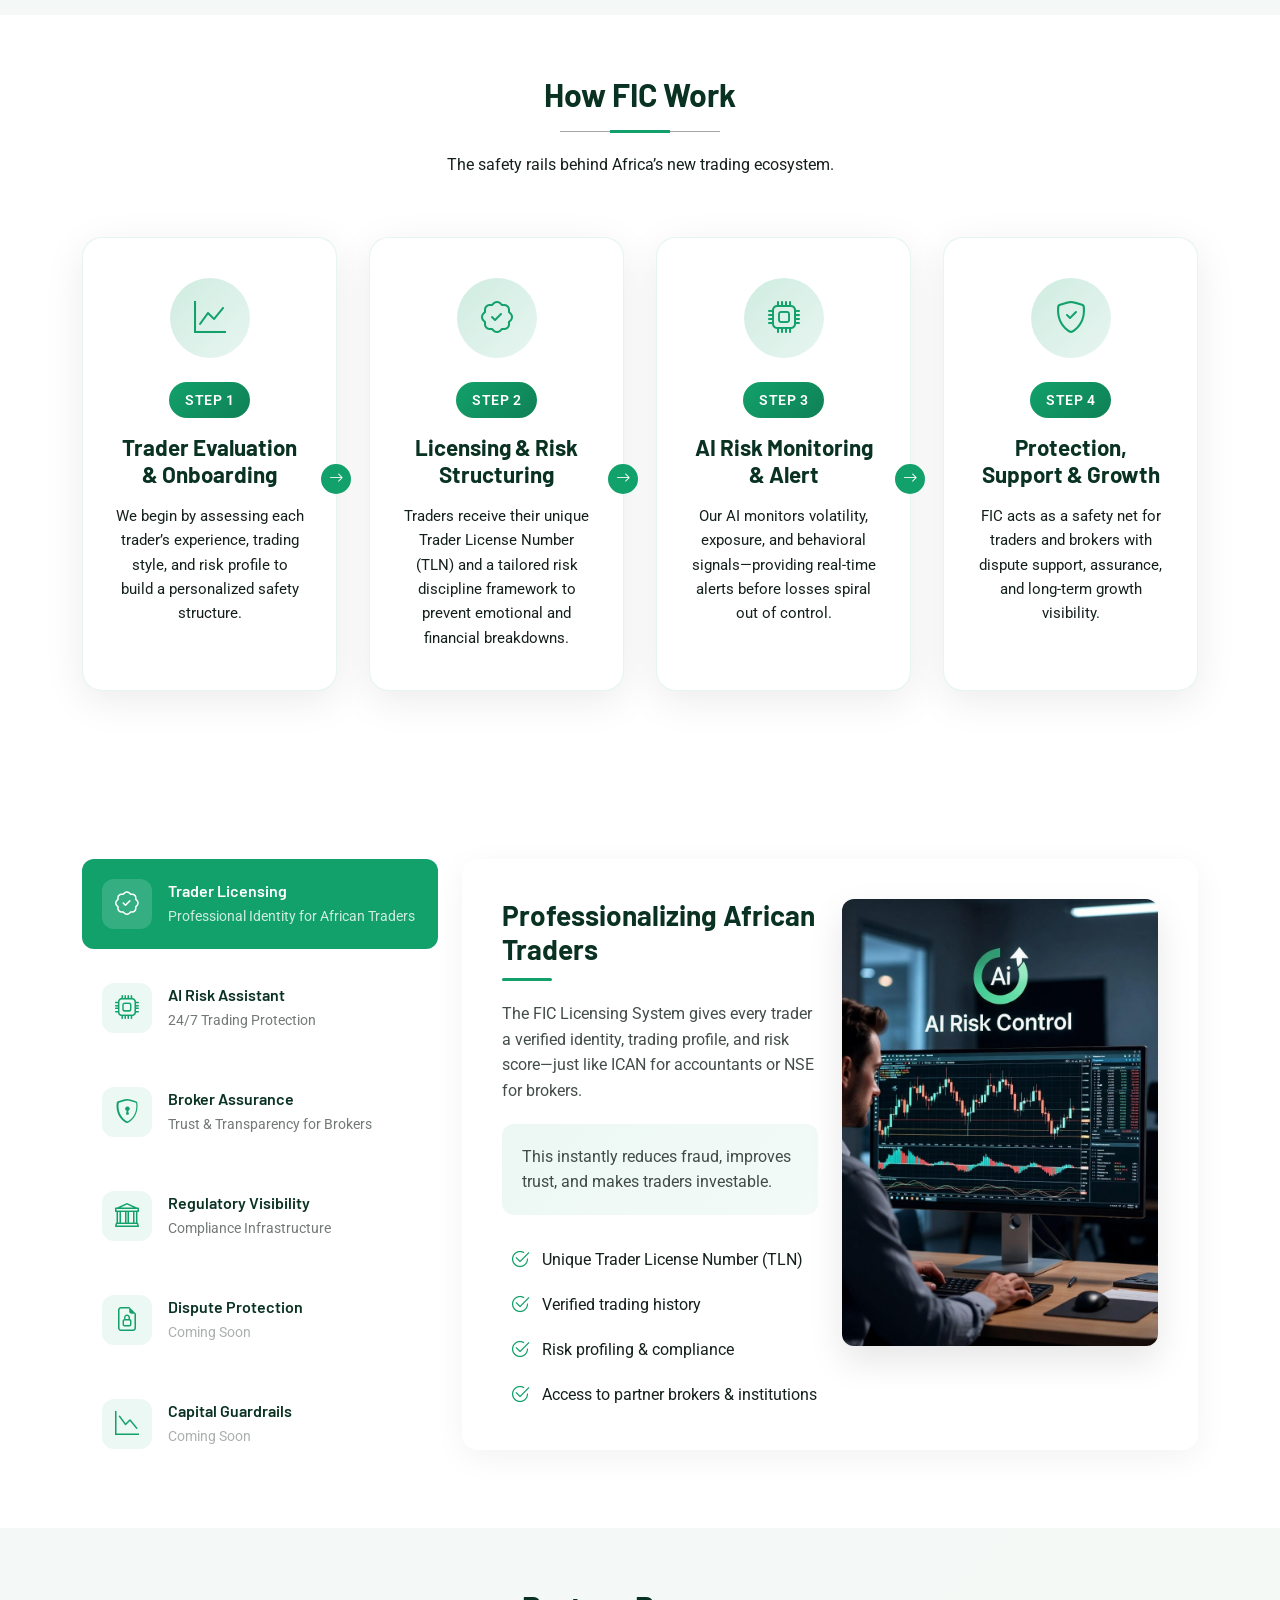
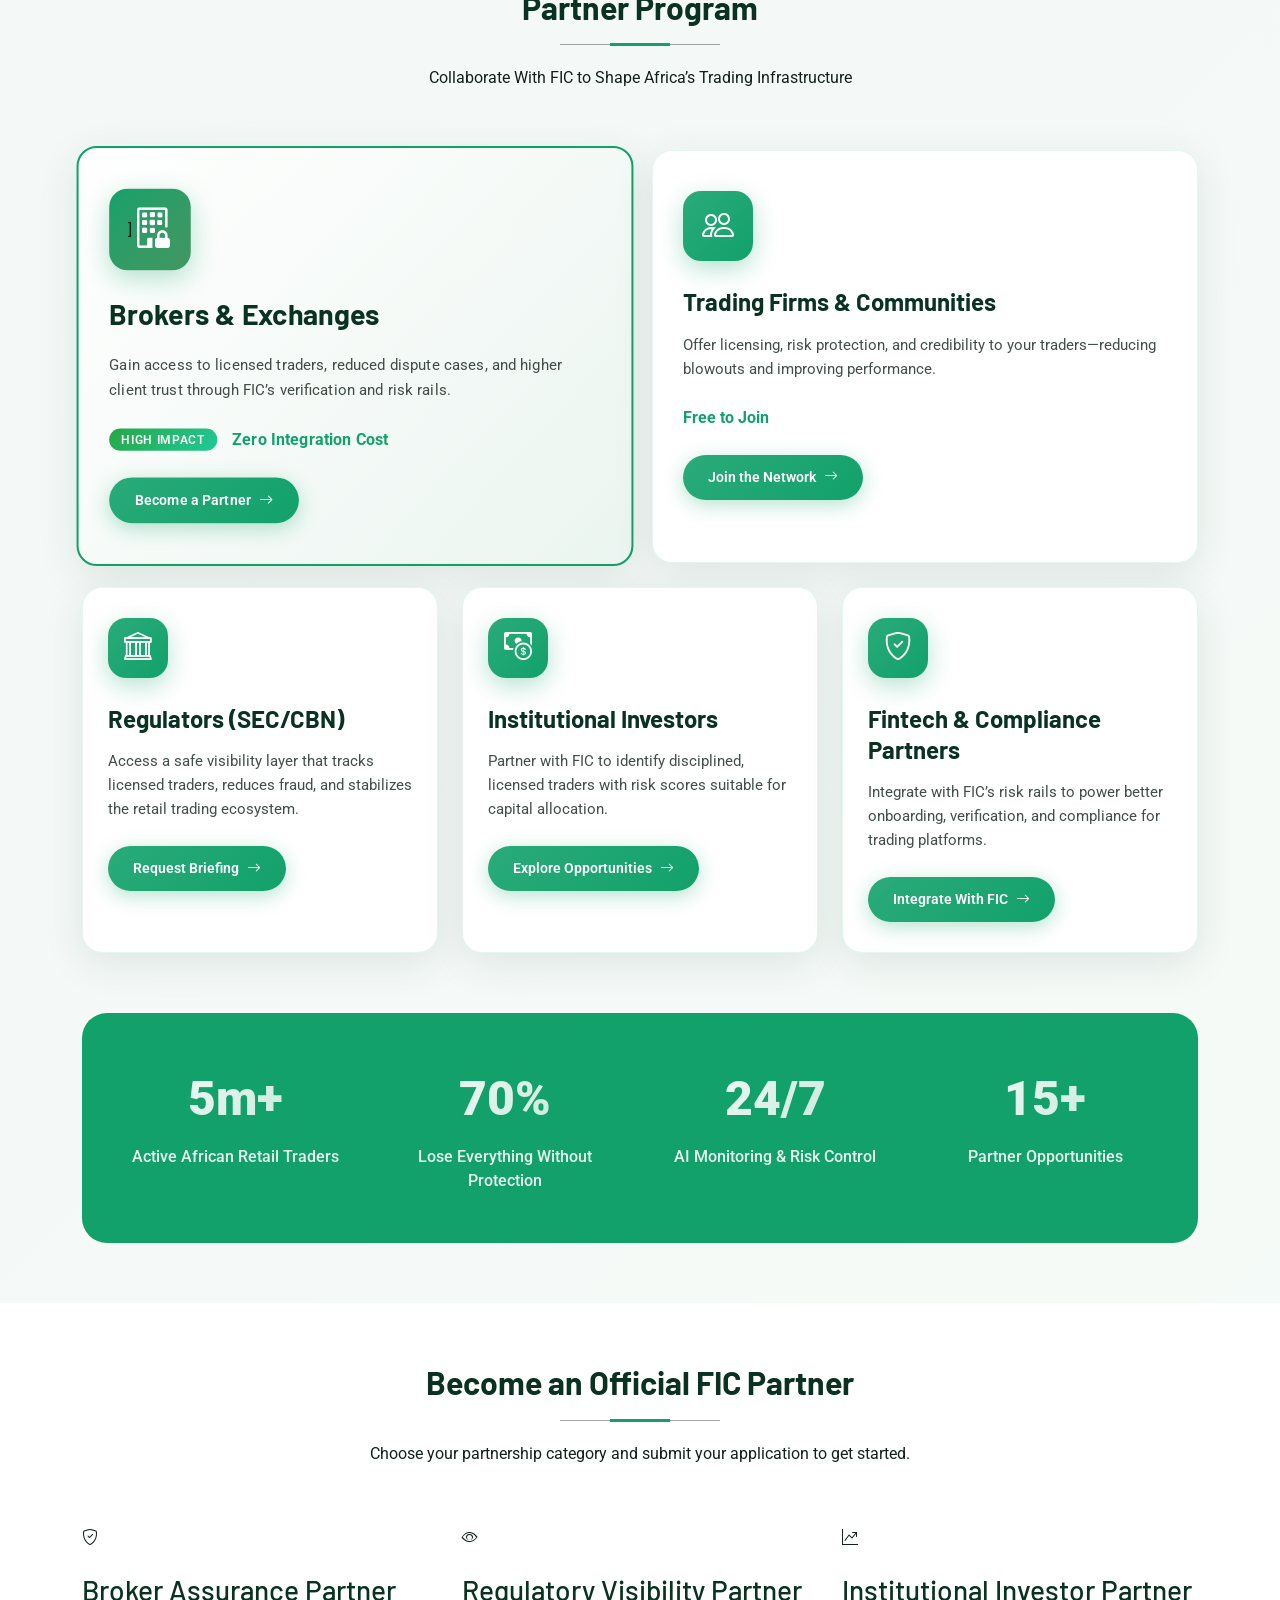
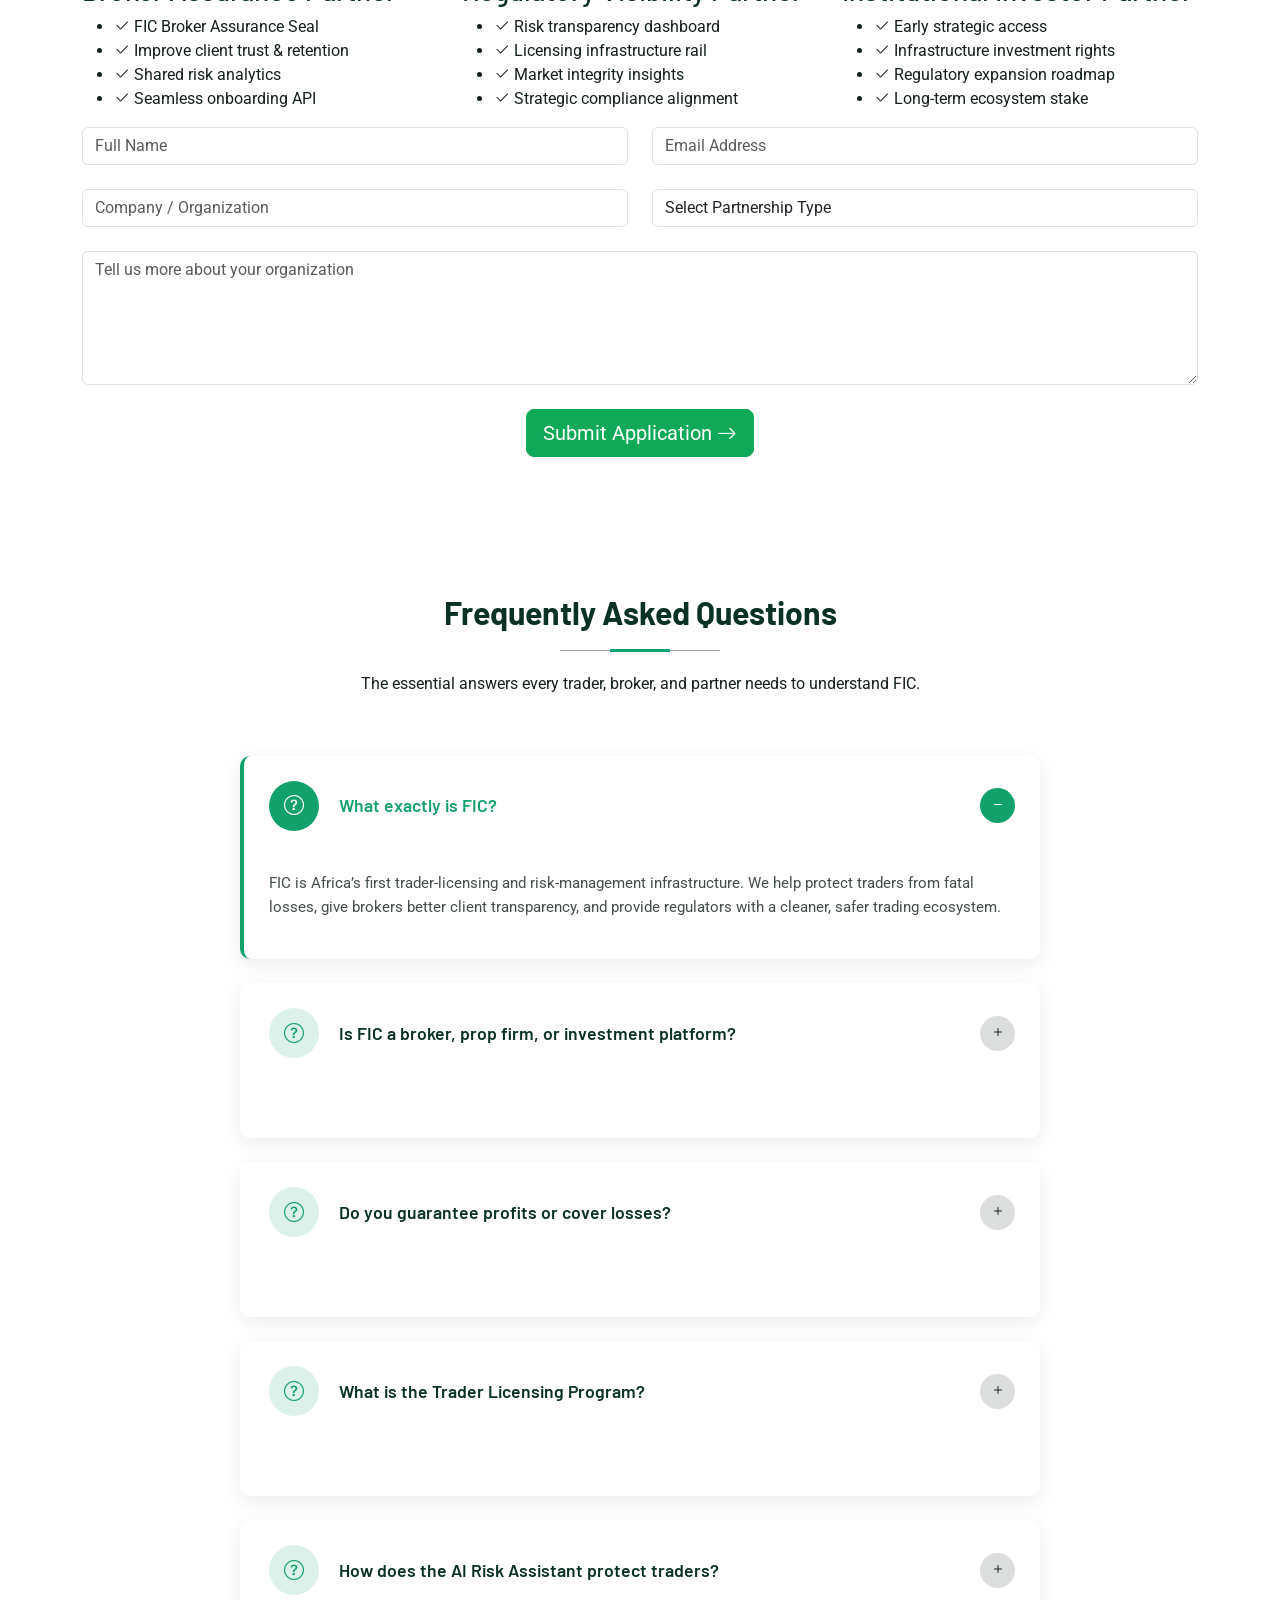
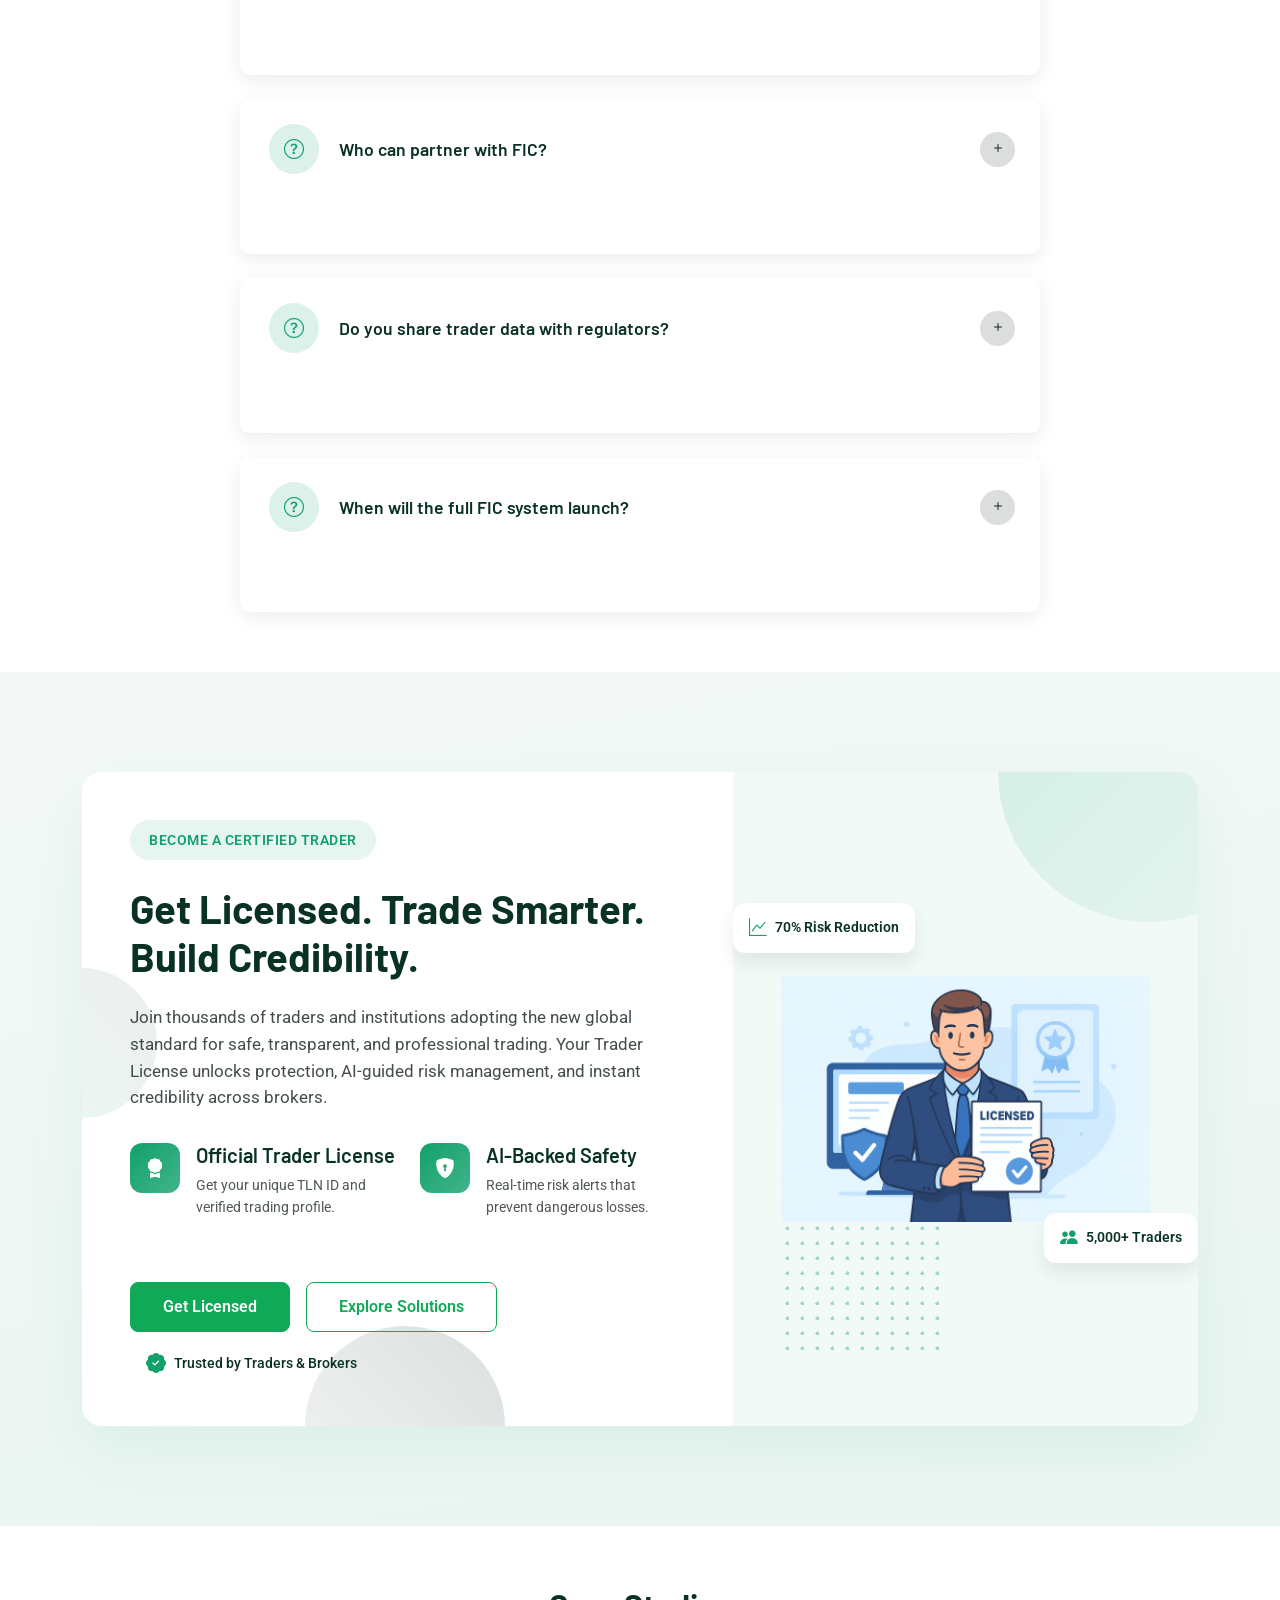
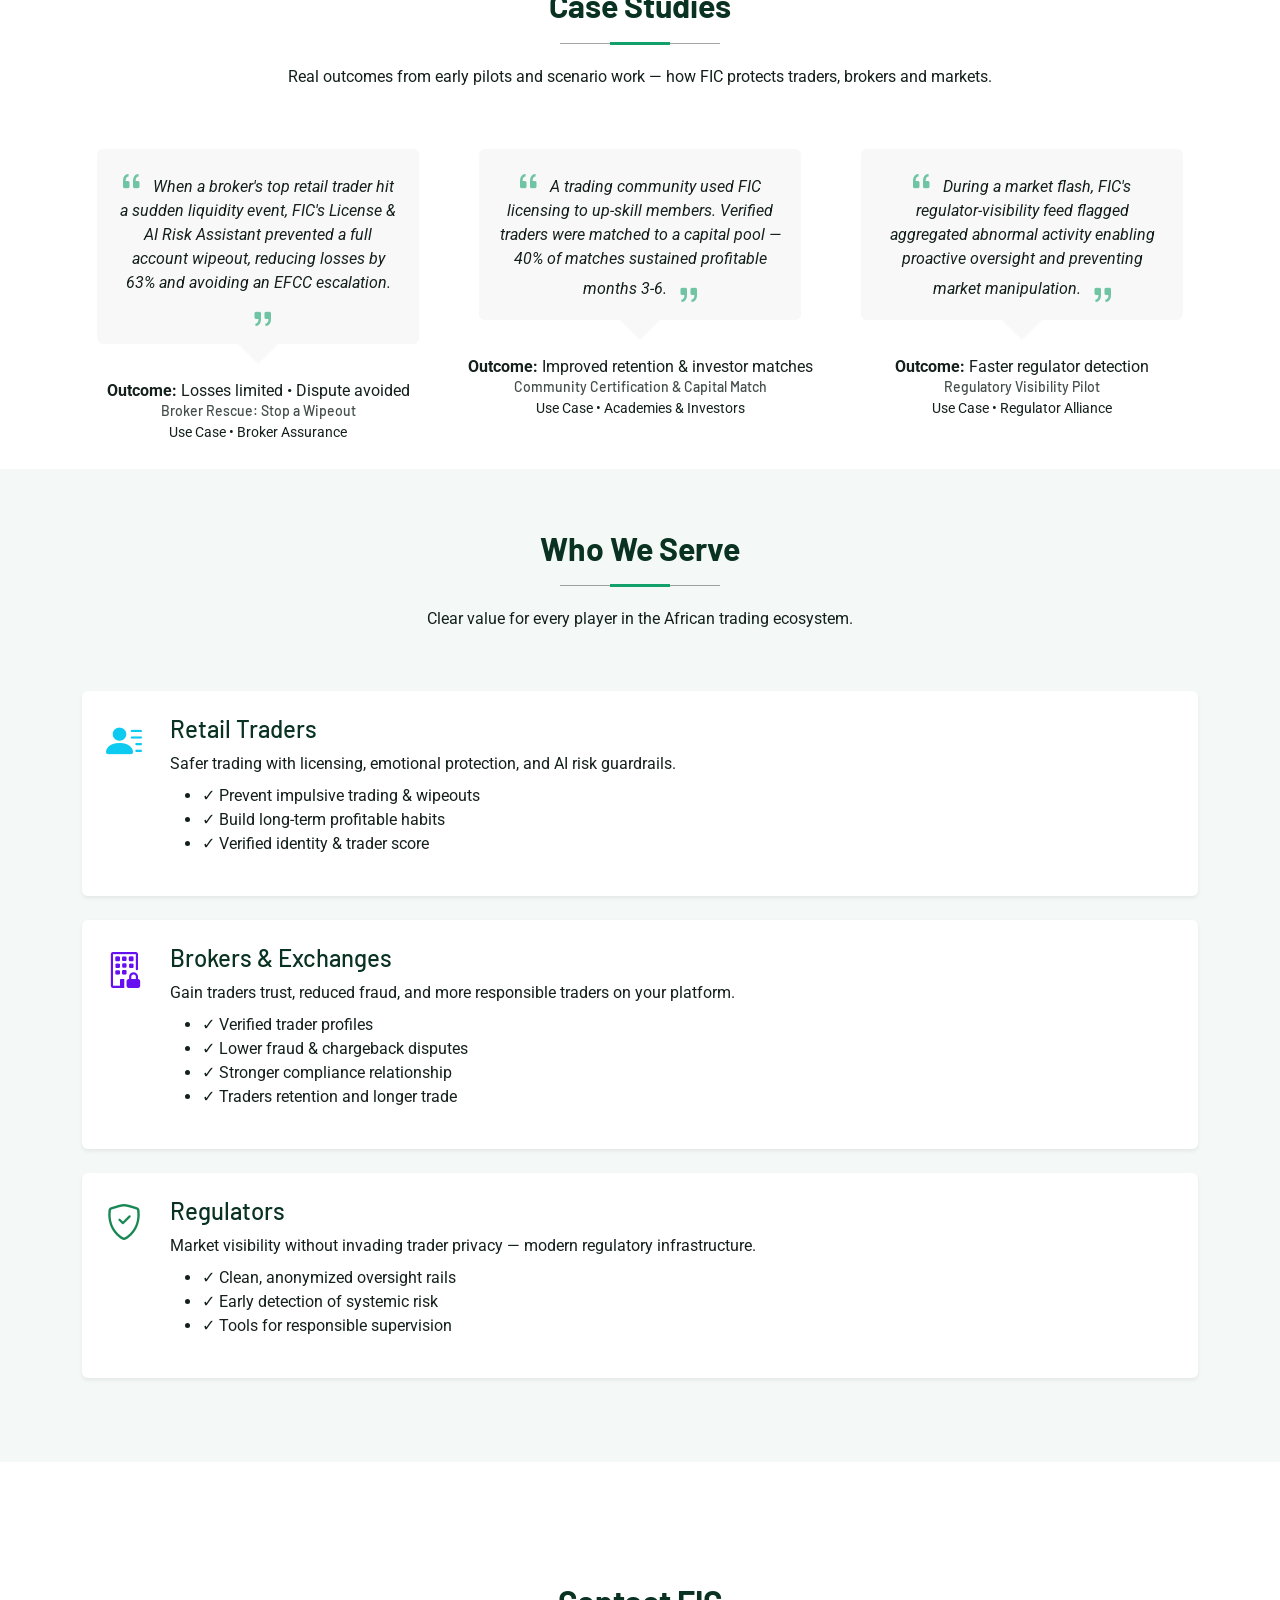
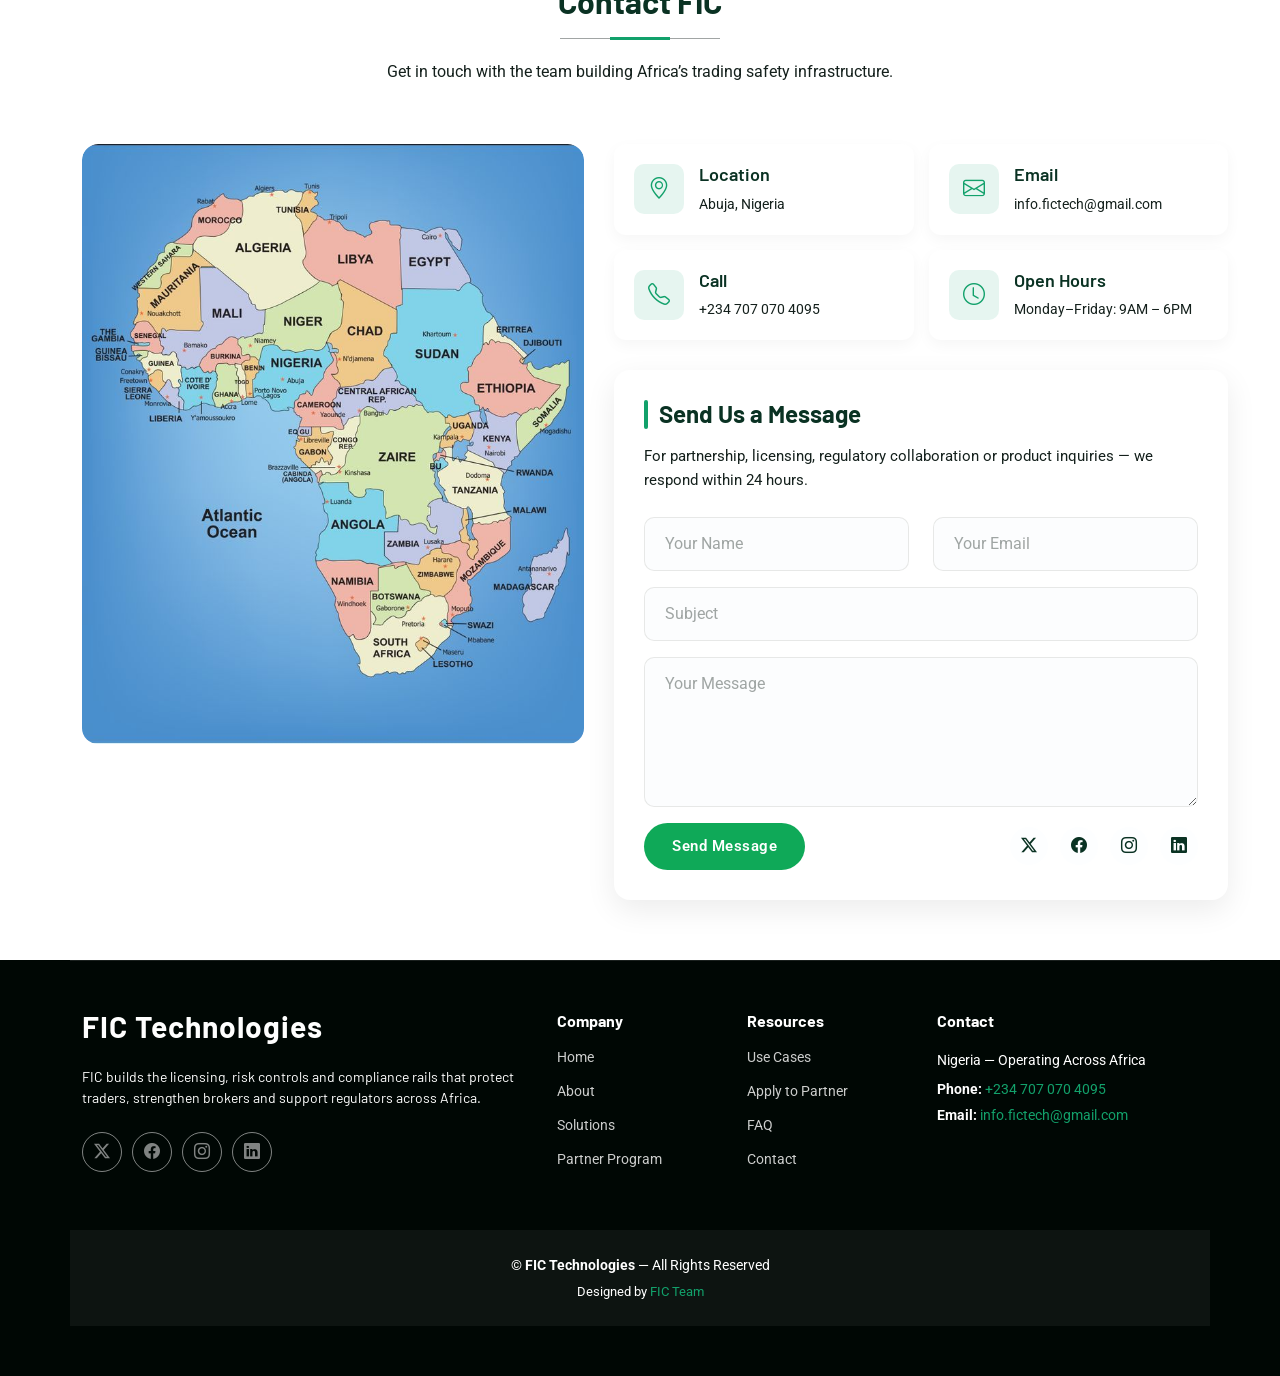
==== commit 3f63af3a: "Fix page title branding" ====
--- a/index.html
+++ b/index.html
@@ -4,7 +4,7 @@
 <head>
   <meta charset="utf-8">
   <meta content="width=device-width, initial-scale=1.0" name="viewport">
-  <title>Index - FIC Technologies</title>
+  <title>FIC Technologies</title>
   <meta name="description" content="">
   <meta name="keywords" content="">
   <link rel="apple-touch-icon" sizes="180x180" href="/apple-touch-icon.png">
--- a/assets/css/main.css
+++ b/assets/css/main.css
@@ -5564,9 +5564,24 @@
     color: #fff !important;
 }
 
-
-
-}
-
-}
-
+.mobile-nav-active .navmenu {
+  right: 0;
+  opacity: 1;
+  visibility: visible;
+}
+
+.navmenu {
+  position: fixed;
+  top: 0;
+  right: -100%;
+  width: 260px;
+  height: 100vh;
+  background: #000; /* your dark theme */
+  transition: 0.4s ease;
+  padding: 20px;
+}
+
+}
+
+}
+
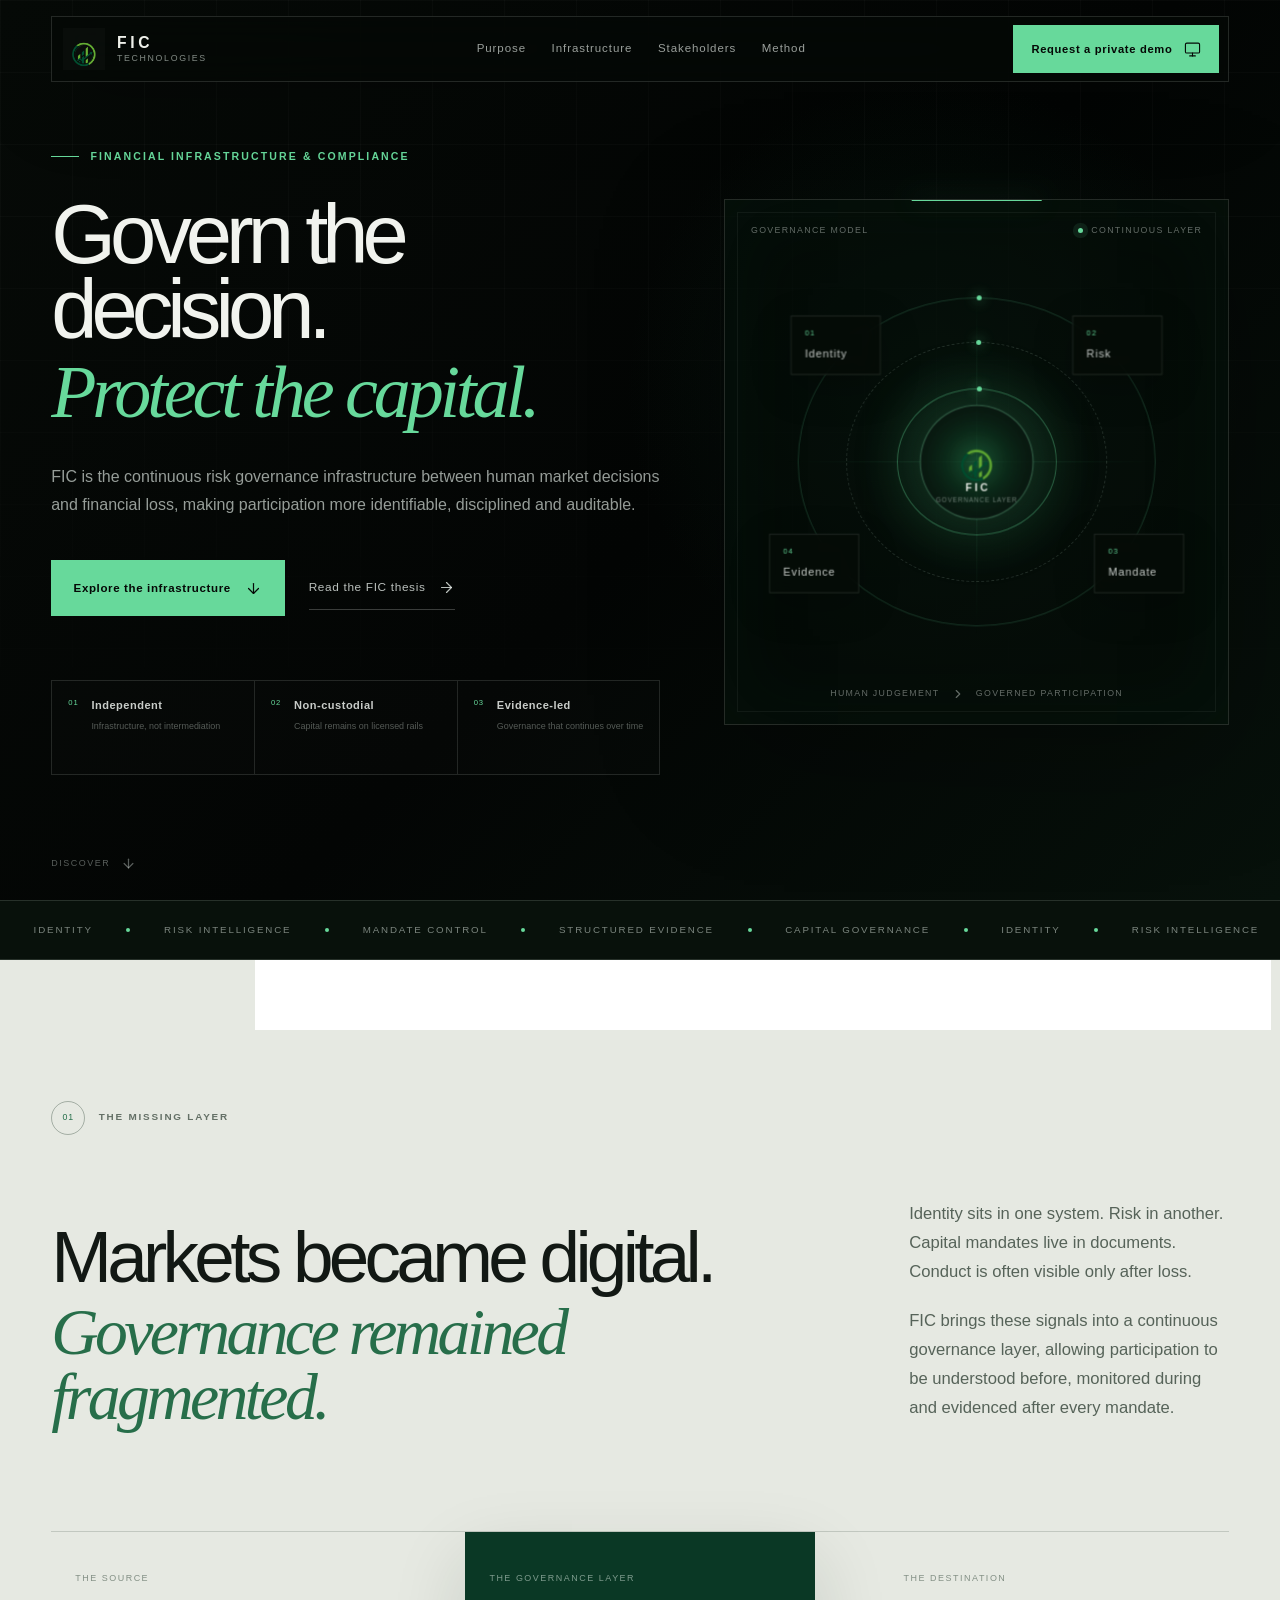
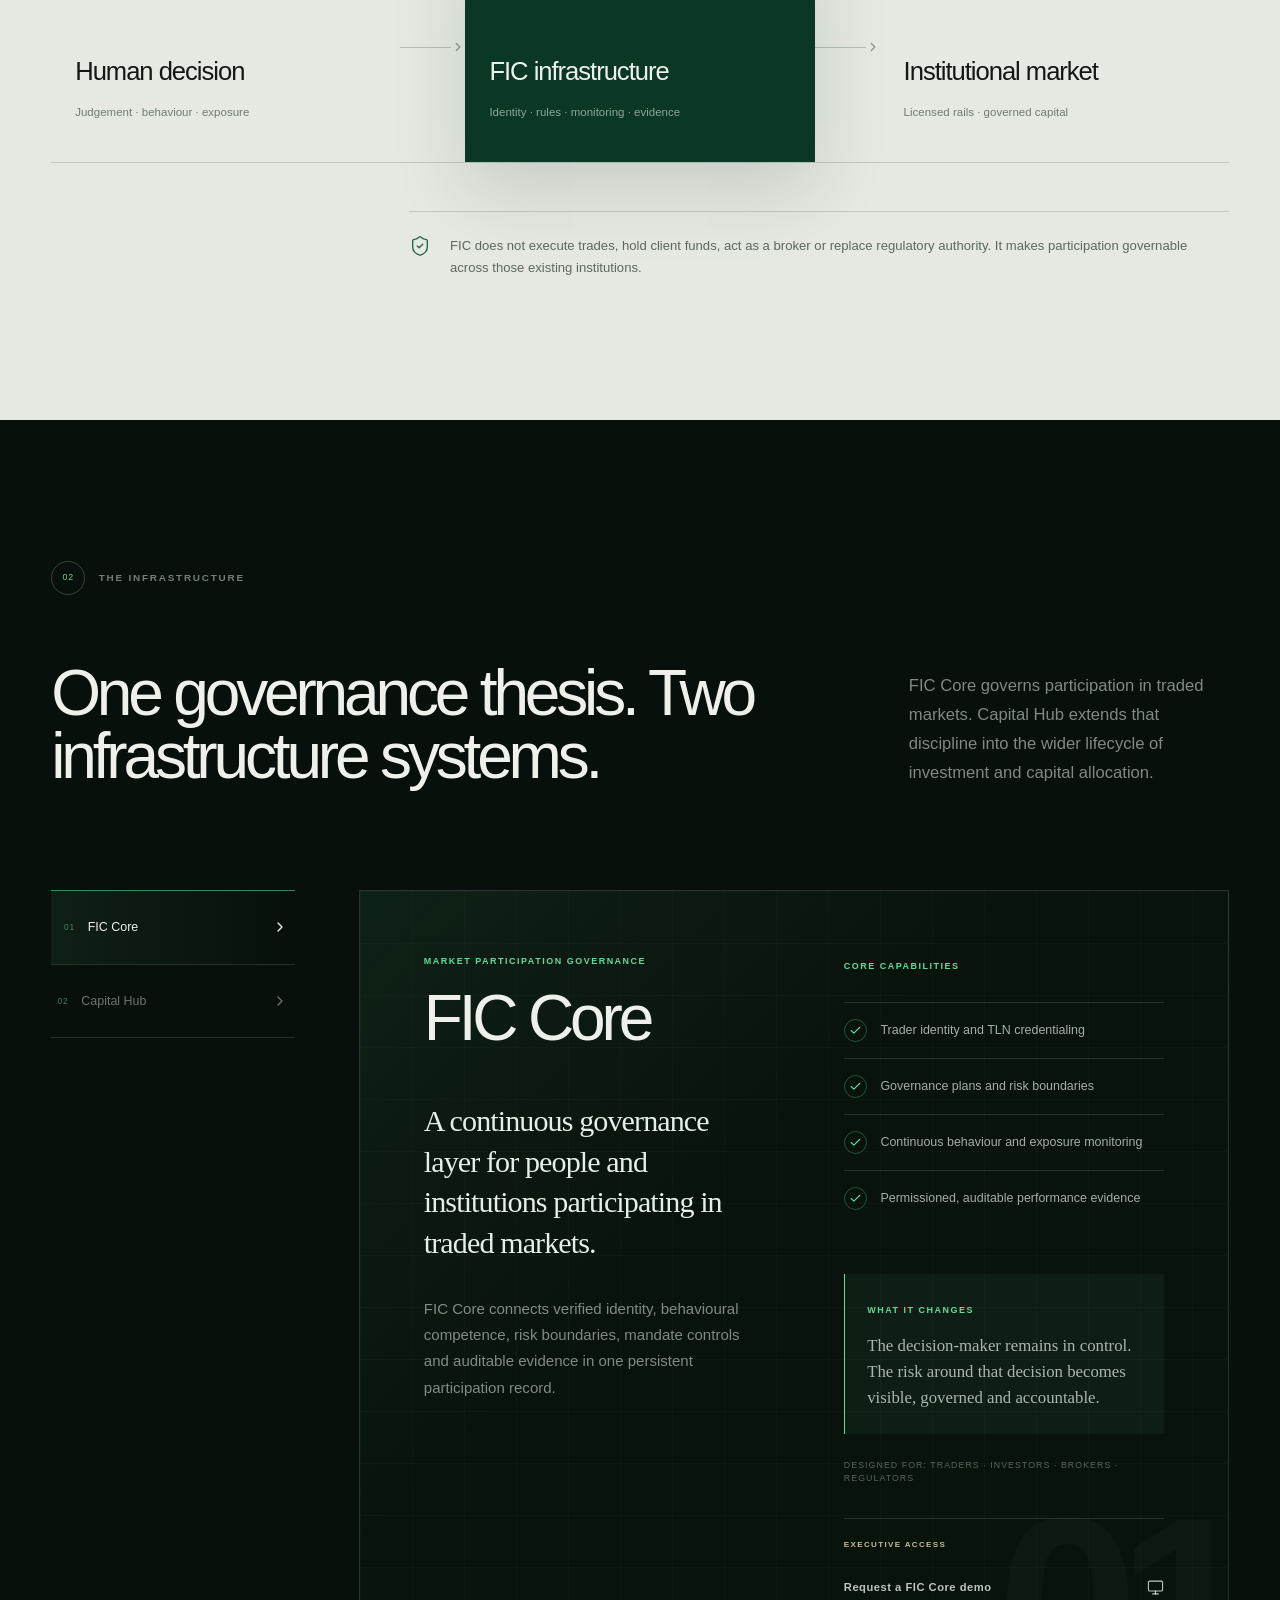
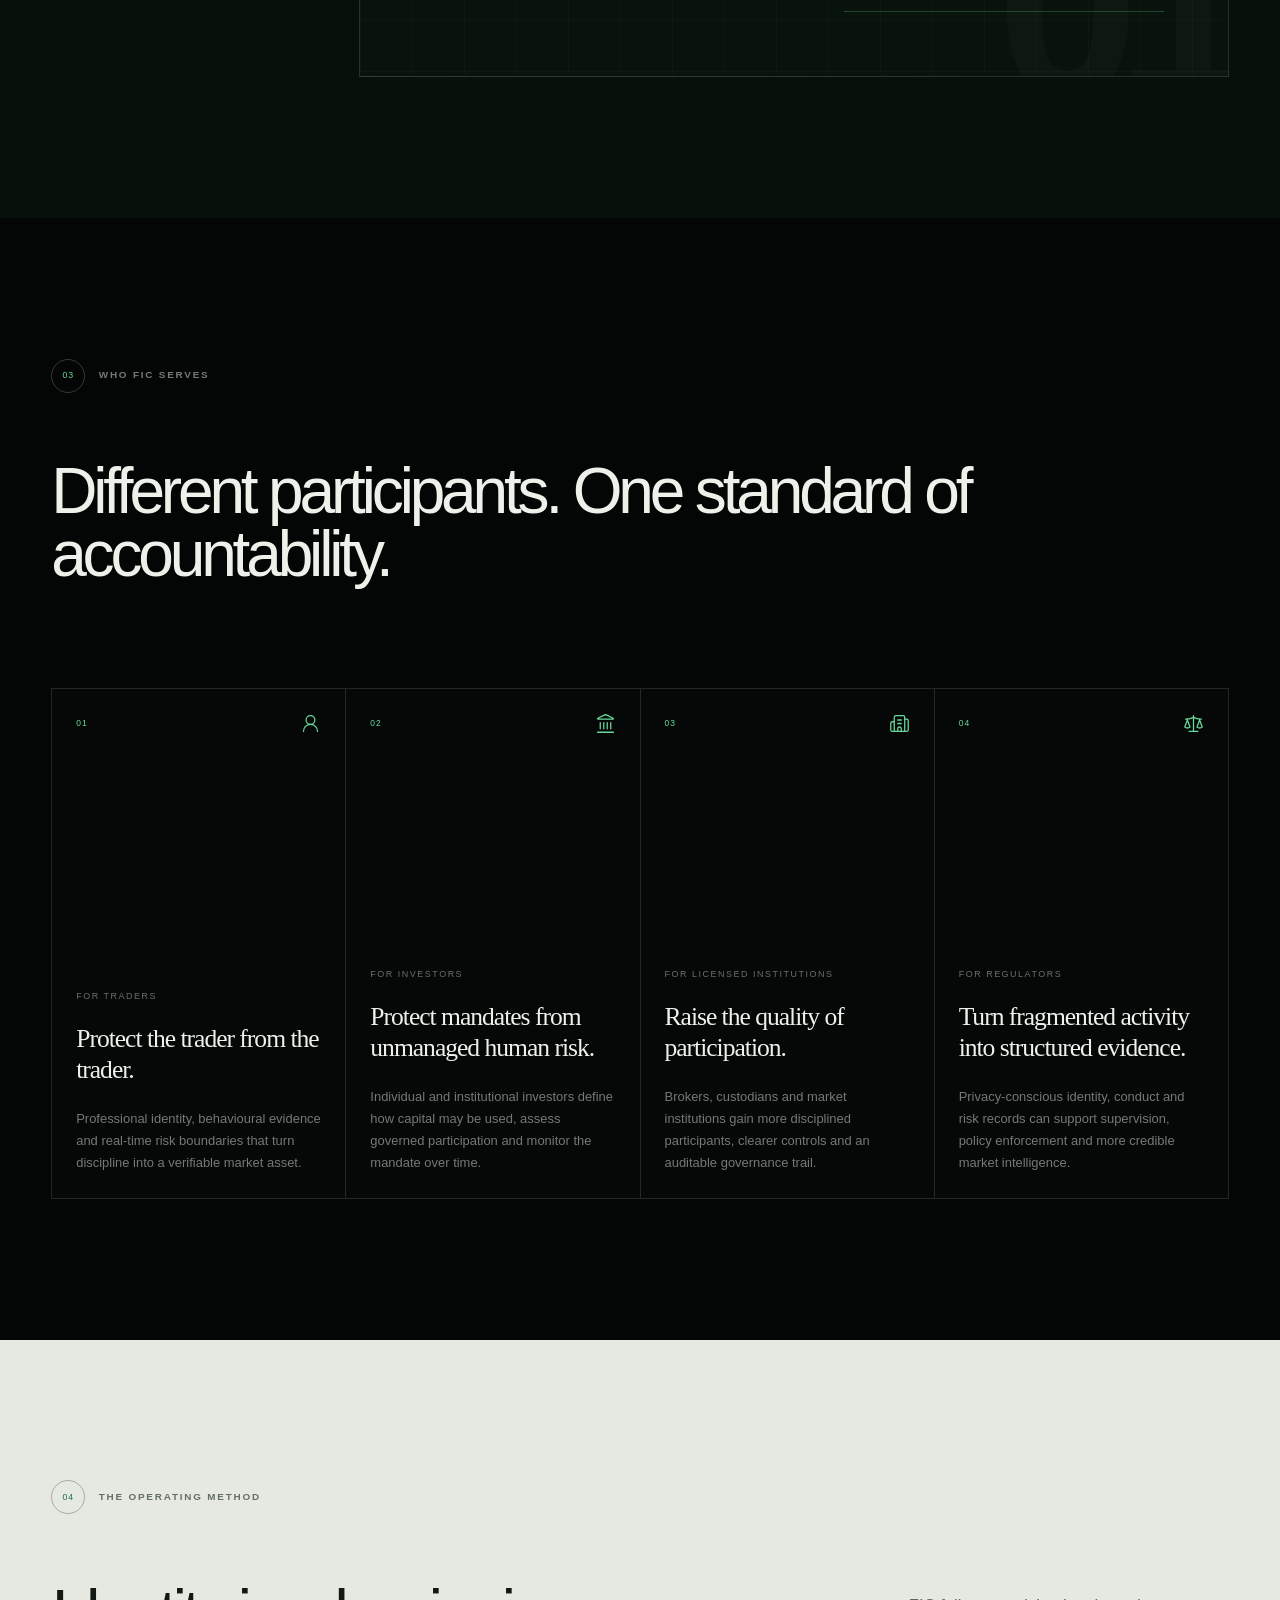
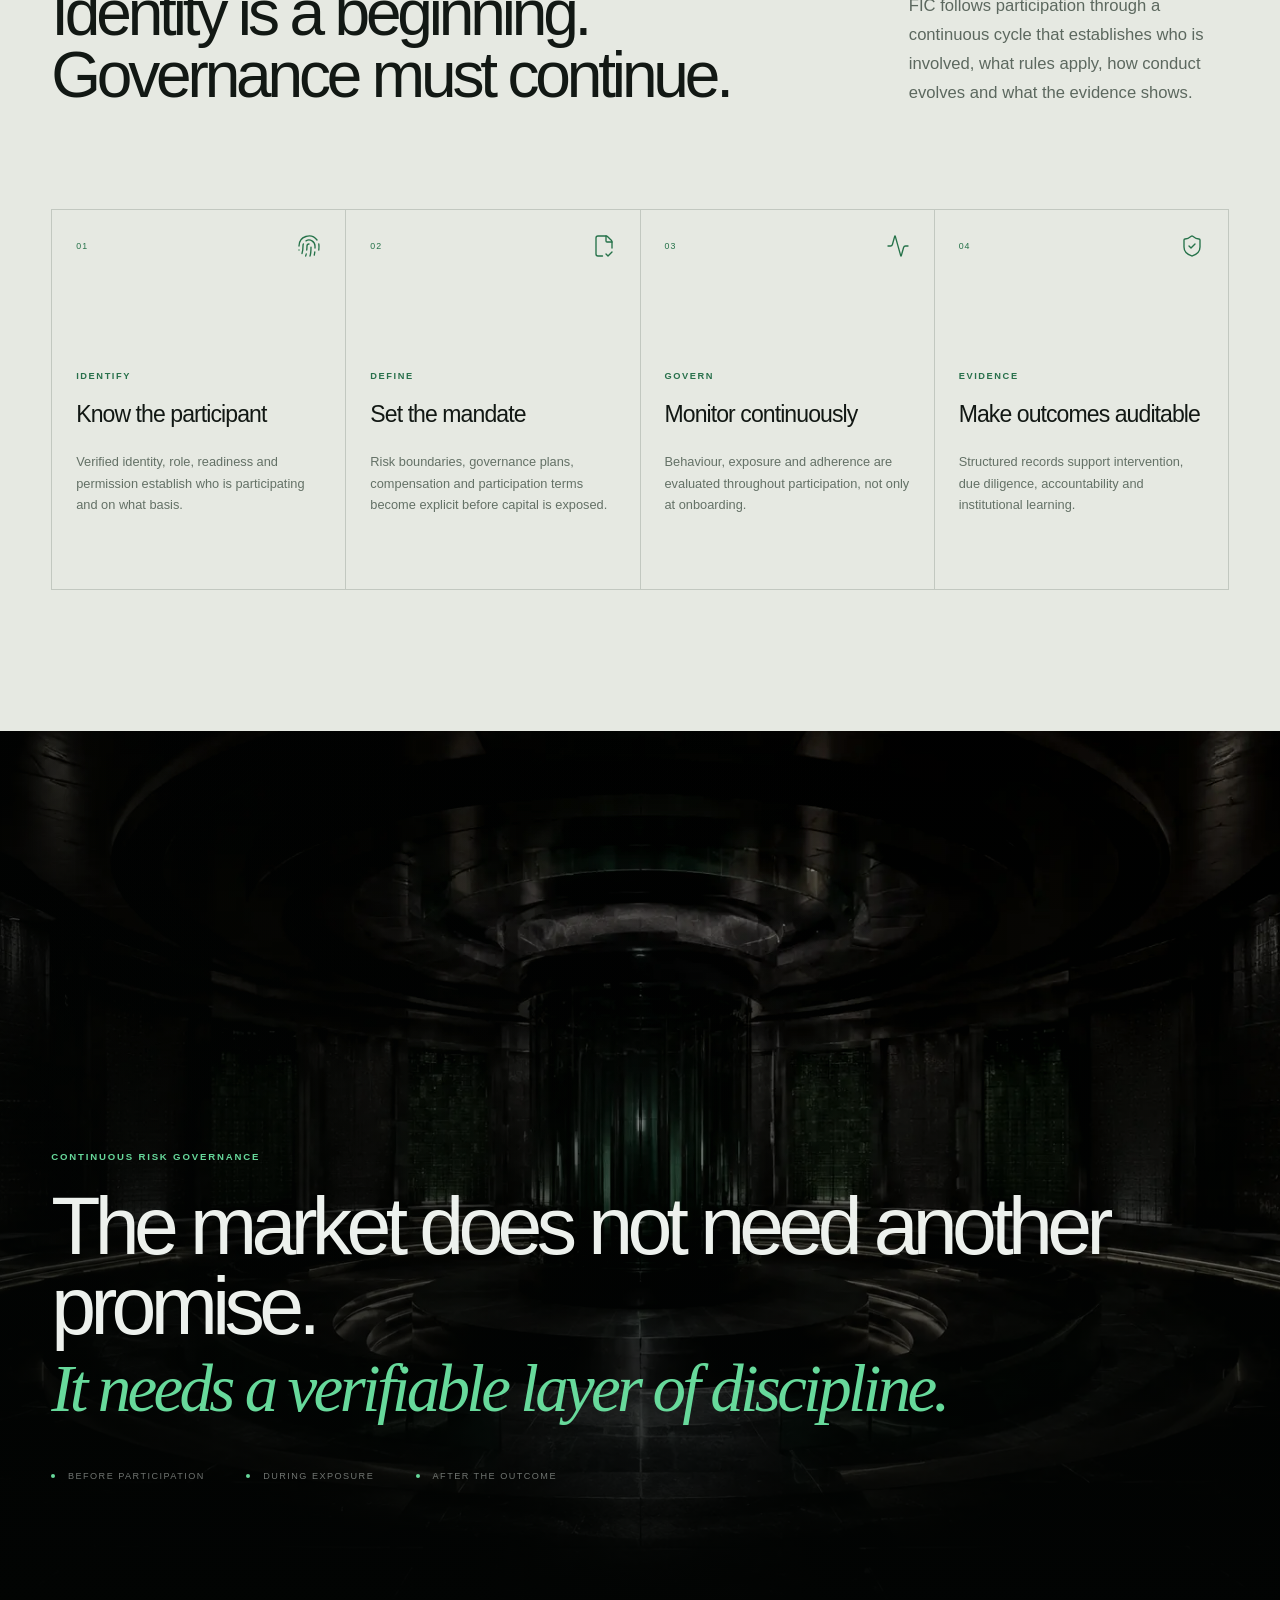
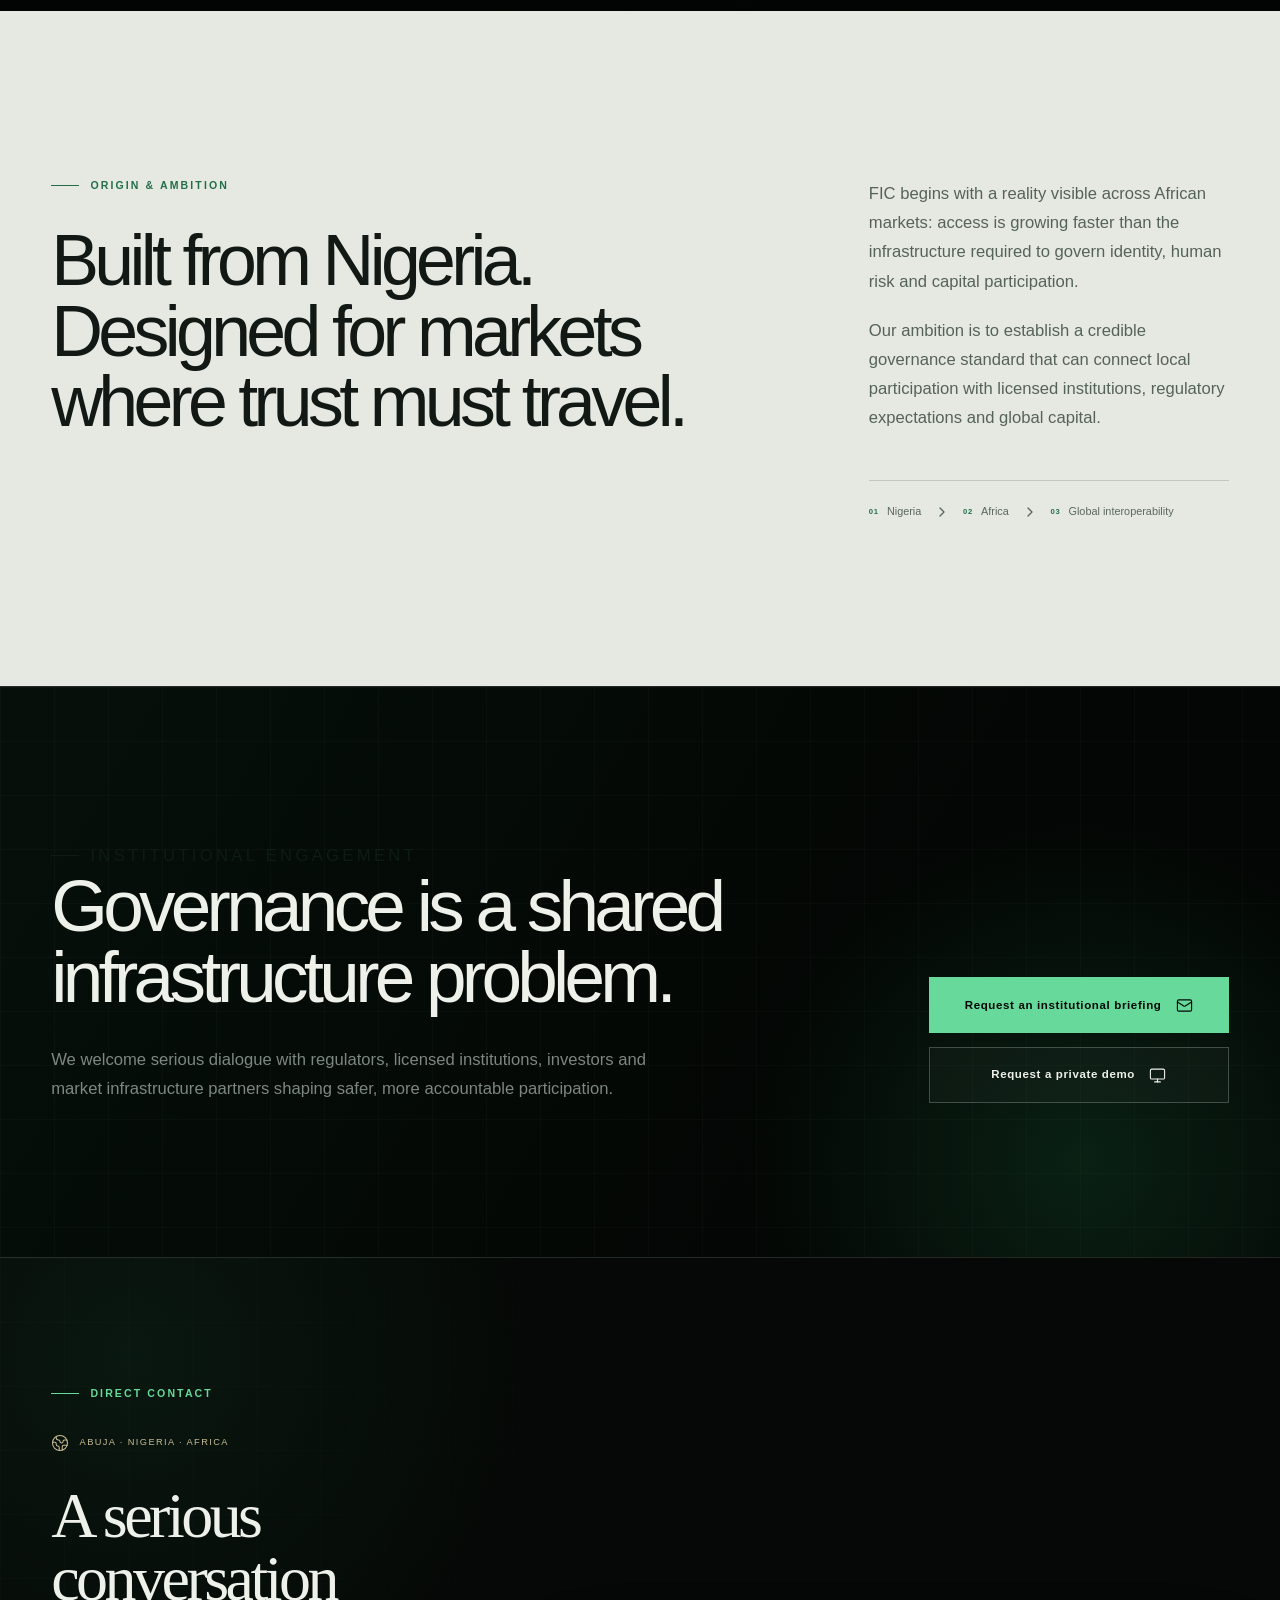
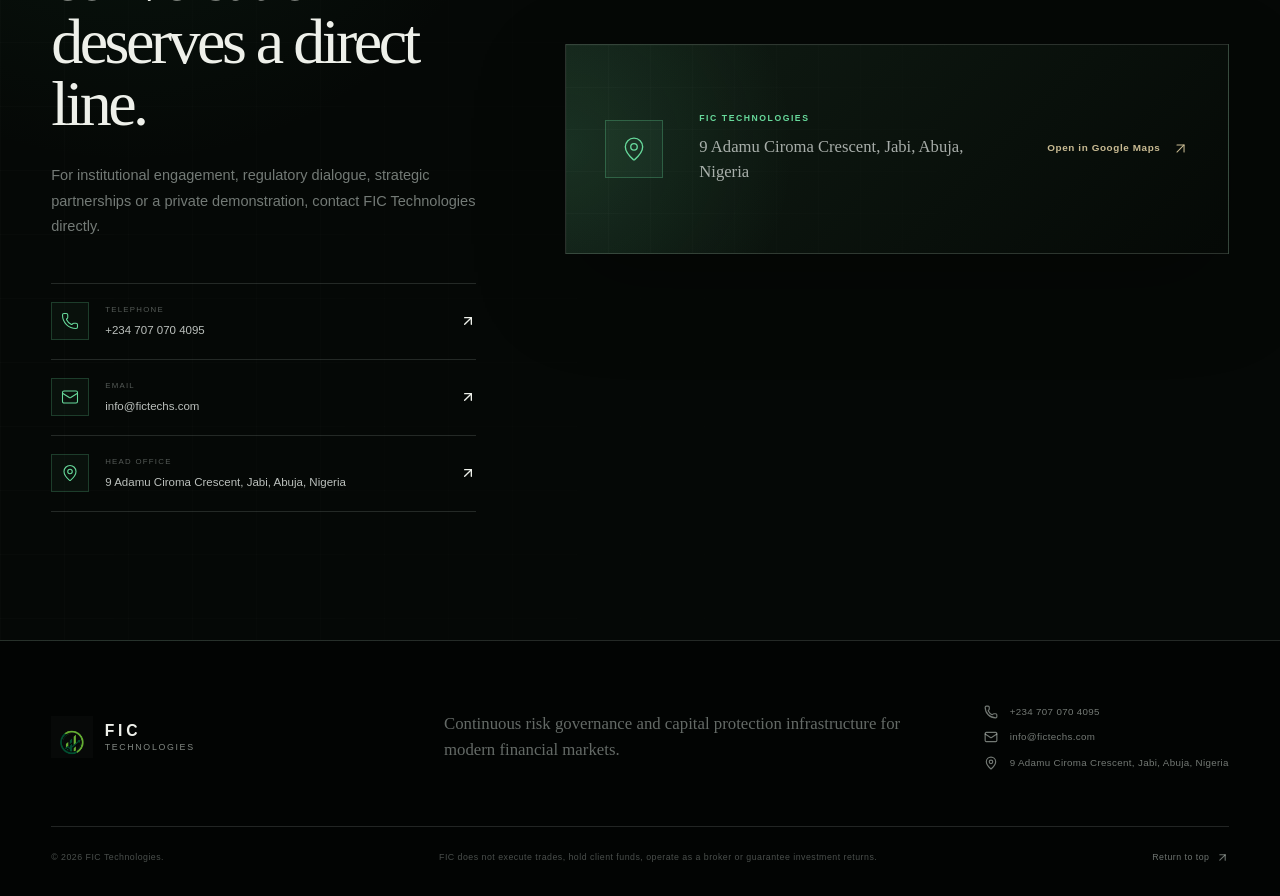
==== commit d60b9861: "Replace website with updated TheBridge application" ====
--- a/index.html
+++ b/index.html
@@ -1,1733 +1,126 @@
-<!DOCTYPE html>
-<html lang="en">
+<!DOCTYPE html><html lang="en-NG"><head>
+<meta charSet="utf-8"/>
+<meta name="viewport" content="width=device-width, initial-scale=1"/>
+<link rel="preload" as="image" href="/fic-mark.png"/>
+<link rel="preload" as="image" href="/fic-continuous-risk-governance.webp"/>
+<link rel="stylesheet" href="/assets/index-BObJRaBa.css" data-rsc-css-href="/assets/index-BObJRaBa.css" data-precedence="vite-rsc/importer-resources"/>
+<link rel="modulepreload" href="/assets/layout-segment-context-dBgRvYhF.js" crossorigin=""/>
+<link rel="modulepreload" href="/assets/rolldown-runtime-S-ySWqyJ.js" crossorigin=""/>
+<link rel="modulepreload" href="/assets/index-B-XrI16O.js" crossorigin=""/>
+<link rel="modulepreload" href="/assets/framework-CXnKph_e.js" crossorigin=""/>
+<link rel="modulepreload" href="/assets/page-CoUHJ8Tx.js" crossorigin=""/>
+<title>FIC Technologies | Continuous Risk Governance</title>
+<meta name="description" content="FIC Technologies builds continuous risk governance and capital protection infrastructure for traders, investors, licensed institutions and regulators."/>
+<meta name="keywords" content="FIC Technologies, Financial Infrastructure and Compliance, continuous risk governance, capital protection, financial infrastructure, FIC Core, Capital Hub, Trader License Number, TLN"/>
+<meta name="robots" content="index, follow, max-image-preview:large, max-snippet:-1, max-video-preview:-1"/>
+<meta name="googlebot" content="index, follow, max-image-preview:large, max-snippet:-1, max-video-preview:-1"/>
+<meta name="theme-color" content="#050806"/>
+<link rel="canonical" href="https://fictechs.com/"/>
+<link rel="alternate" hreflang="en-NG" href="https://fictechs.com/"/>
+<link rel="alternate" hreflang="x-default" href="https://fictechs.com/"/>
+<meta property="og:title" content="FIC Technologies | Continuous Risk Governance"/>
+<meta property="og:description" content="Govern the decision. Protect the capital. Continuous risk governance infrastructure for modern financial markets."/>
+<meta property="og:url" content="https://fictechs.com/"/>
+<meta property="og:site_name" content="FIC Technologies"/>
+<meta property="og:type" content="website"/>
+<meta property="og:locale" content="en_NG"/>
+<meta property="og:image" content="https://fictechs.com/og.png"/>
+<meta property="og:image:width" content="1200"/>
+<meta property="og:image:height" content="630"/>
+<meta property="og:image:alt" content="FIC Technologies: Govern the decision. Protect the capital."/>
+<meta name="twitter:card" content="summary_large_image"/>
+<meta name="twitter:title" content="FIC Technologies | Continuous Risk Governance"/>
+<meta name="twitter:description" content="Govern the decision. Protect the capital. Continuous risk governance infrastructure for modern financial markets."/>
+<meta name="twitter:image" content="https://fictechs.com/og.png"/>
+<link rel="shortcut icon" href="https://fictechs.com/favicon.ico"/>
+<link rel="icon" href="https://fictechs.com/favicon.ico"/>
+<link rel="icon" href="https://fictechs.com/favicon-16x16.png" sizes="16x16" type="image/png"/>
+<link rel="icon" href="https://fictechs.com/favicon-32x32.png" sizes="32x32" type="image/png"/>
+<link rel="apple-touch-icon" href="https://fictechs.com/apple-touch-icon.png"/>
+<link rel="manifest" href="https://fictechs.com/site.webmanifest"/>
+<script type="application/ld+json">
+{
+  "@context": "https://schema.org",
+  "@graph": [
+    {
+      "@type": "Organization",
+      "@id": "https://fictechs.com/#organization",
+      "name": "FIC Technologies",
+      "alternateName": [
+        "FIC",
+        "Financial Infrastructure & Compliance"
+      ],
+      "url": "https://fictechs.com/",
+      "logo": {
+        "@type": "ImageObject",
+        "url": "https://fictechs.com/fic-mark.png",
+        "width": 600,
+        "height": 600
+      },
+      "image": {
+        "@type": "ImageObject",
+        "url": "https://fictechs.com/og.png",
+        "width": 1200,
+        "height": 630
+      },
+      "description": "FIC Technologies builds continuous risk governance and capital protection infrastructure for traders, investors, licensed institutions and regulators.",
+      "slogan": "Govern the decision. Protect the capital.",
+      "email": "mailto:info@fictechs.com",
+      "telephone": "+2347070704095",
+      "address": {
+        "@type": "PostalAddress",
+        "streetAddress": "9 Adamu Ciroma Crescent, Jabi",
+        "addressLocality": "Abuja",
+        "addressRegion": "Federal Capital Territory",
+        "addressCountry": "NG"
+      },
+      "areaServed": [
+        {
+          "@type": "Country",
+          "name": "Nigeria"
+        },
+        {
+          "@type": "Place",
+          "name": "Africa"
+        }
+      ],
+      "contactPoint": {
+        "@type": "ContactPoint",
+        "contactType": "institutional enquiries",
+        "email": "info@fictechs.com",
+        "telephone": "+2347070704095",
+        "availableLanguage": "English",
+        "areaServed": ["NG", "Africa"]
+      },
+      "knowsAbout": [
+        "Continuous risk governance",
+        "Capital protection",
+        "Financial market participation governance",
+        "Trader identity and credentialing",
+        "Investor mandate governance",
+        "Structured regulatory evidence",
+        "FIC Core",
+        "Capital Hub",
+        "Trader License Number"
+      ]
+    },
+    {
+      "@type": "WebSite",
+      "@id": "https://fictechs.com/#website",
+      "url": "https://fictechs.com/",
+      "name": "FIC Technologies",
+      "alternateName": "FIC",
+      "description": "Financial infrastructure and continuous risk governance for modern financial markets.",
+      "publisher": {
+        "@id": "https://fictechs.com/#organization"
+      },
+      "inLanguage": "en-NG"
+    }
+  ]
+}
+</script>
+<script>self.__VINEXT_RSC_PARAMS__={}</script>
+<script>self.__VINEXT_RSC_NAV__={"pathname":"/","searchParams":[]}</script>
+<link rel="modulepreload" href="/assets/index-B-XrI16O.js" />
 
-<head>
-  <meta charset="utf-8">
-  <meta content="width=device-width, initial-scale=1.0" name="viewport">
-  <title>FIC Technologies</title>
-  <meta name="description" content="">
-  <meta name="keywords" content="">
-  <link rel="apple-touch-icon" sizes="180x180" href="/apple-touch-icon.png">
-  <link rel="icon" type="image/png" sizes="512x512" href="/android-chrome-512x512.png">
-  <link rel="icon" type="image/png" sizes="16x16" href="/favicon-16x16.png">
-  <link rel="manifest" href="/site.webmanifest">
-
-  <!-- Favicons -->
-  <link href="assets/img/android-chrome-512x512.png" rel="icon">
-  <link href="assets/img/apple-touch-icon.png" rel="apple-touch-icon">
-
-  <!-- Fonts -->
-  <link href="https://fonts.googleapis.com" rel="preconnect">
-  <link href="https://fonts.gstatic.com" rel="preconnect" crossorigin>
-  <link href="https://fonts.googleapis.com/css2?family=Roboto:ital,wght@0,100;0,300;0,400;0,500;0,700;0,900;1,100;1,300;1,400;1,500;1,700;1,900&family=Inter:wght@100;200;300;400;500;600;700;800;900&family=Barlow:ital,wght@0,100;0,200;0,300;0,400;0,500;0,600;0,700;0,800;0,900;1,100;1,200;1,300;1,400;1,500;1,600;1,700;1,800;1,900&display=swap" rel="stylesheet">
-
-  <!-- Vendor CSS Files -->
-  <link href="assets/vendor/bootstrap/css/bootstrap.min.css" rel="stylesheet">
-  <link href="assets/vendor/bootstrap-icons/bootstrap-icons.css" rel="stylesheet">
-  <link href="assets/vendor/glightbox/css/glightbox.min.css" rel="stylesheet">
-  <link href="assets/vendor/swiper/swiper-bundle.min.css" rel="stylesheet">
-
-  <!-- Main CSS File -->
-  <link href="assets/css/main.css" rel="stylesheet">
-
-  <!-- =======================================================
-  * Template Name: FIC TECHNOLOGIES
-  * Template URL: https://nyfhemi2018-ai.github.io/thebridge-website/
-  * Updated: Jul 21 2025 with Bootstrap v5.3.7
-  * Author: BootstrapMade.com
-  * License: https://bootstrapmade.com/license/
-  ======================================================== -->
-</head>
-
-<body class="index-page">
-
-  <header id="header" class="header fixed-top">
-
-    <div class="topbar d-flex align-items-center dark-background">
-      <div class="container d-flex justify-content-center justify-content-md-between">
-        <div class="contact-info d-flex align-items-center">
-          <i class="bi bi-envelope d-flex align-items-center"><a href="mailto:info.fictech@gmail.com">info.fictech@gmail.com</a></i>
-          <i class="bi bi-phone d-flex align-items-center ms-4"><span>+2347070704095</span></i>
-        </div>
-        <div class="social-links d-none d-md-flex align-items-center">
-          <a href="#" class="twitter"><i class="bi bi-twitter-x"></i></a>
-          <a href="#" class="facebook"><i class="bi bi-facebook"></i></a>
-          <a href="#" class="instagram"><i class="bi bi-instagram"></i></a>
-          <a href="#" class="linkedin"><i class="bi bi-linkedin"></i></a>
-        </div>
-      </div>
-    </div><!-- End Top Bar -->
-
-    <div class="branding d-flex align-items-cente">
-
-      <div class="container position-relative d-flex align-items-center justify-content-between">
-        <a href="index.html" class="logo d-flex align-items-center">
-          <!-- Uncomment the line below if you also wish to use an image logo -->
-          <!-- <img src="assets/img/logo.webp" alt=""> -->
-          <h1 class="sitename">FIC Technologies</h1>
-        </a>
-
-        <nav id="navmenu" class="navmenu">
-          <ul>
-            <li><a href="#hero">Home</a></li>
-<li><a href="#about">About FIC</a></li>
-
-<li class="dropdown">
-  <a href="#"><span>Solutions</span> <i class="bi bi-chevron-down toggle-dropdown"></i></a>
-  <ul>
-    <li><a href="#how-we-work">Trader Licensing</a></li>
-    <li><a href="#features">AI Risk Assistant</a></li>
-    <li><a href="#how-we-work">Broker Assurance</a></li>
-    <li><a href="#features">Regulatory Visibility</a></li>
-
-    <li><a href="#features" class="disabled" style="opacity:0.5; pointer-events:none;">Dispute Protection (Coming Soon)</a></li>
-    <li><a href="#features" class="disabled" style="opacity:0.5; pointer-events:none;">Capital Guardrails (Coming Soon)</a></li>
-    <li><a href="#features" class="disabled" style="opacity:0.5; pointer-events:none;">Behavioral Risk Score (Coming Soon)</a></li>
-  </ul>
-</li>
-
-
-<li><a class="nav-link scrollto" href="#features">Risk Intelligence (Insights)</a></li>
-<li><a class="nav-link scrollto" href="#services">Partner Program</a></li>
-<li><a href="#contact">Contact</a></li>
-          </ul>
-          <i class="mobile-nav-toggle mobile-nav-show d-xl-none bi bi-list"></i>
-          <i class="mobile-nav-toggle mobile-nav-hide d-xl-none bi bi-x d-none"></i>
-
-        </nav>
-      </div>
-    </div>
-
-  </header>
-
-  <main class="main">
-
-    <!-- Hero Section -->
-<section id="hero" class="hero section dark-background">
-
-  <div class="hero-background">
-    <img src="assets/img/bg/bg-14.webp" alt="" data-aos-duration="1000">
-    <div class="overlay"></div>
-  </div>
-
-  <div class="container">
-    <div class="row align-items-center">
-      <div class="col-lg-6">
-        <div class="hero-content">
-          <span class="hero-badge">Innovative Solutions</span>
-          <h1>Building Africa’s First Risk-Management System for Forex &amp; Crypto Traders</h1>
-          <p>
-            FIC protects traders from catastrophic losses, gives brokers trusted risk visibility,
-            and provides regulators a clean, transparent licensing system — building the safety Africa’s trading
-            ecosystem has never had.
-          </p>
-
-          <!-- CTA Buttons (clean, no nesting) -->
-          <div class="d-flex align-items-center mt-4 hero-ctas">
-
-  <!-- Button 1: Primary – goes to How We Work -->
-  <a href="#how-we-work" class="btn btn-primary btn-get-started me-3">
-    Get Licensed
-  </a>
-
-  <!-- Button 2: Outline – goes to Partner Program -->
-  <a href="#services" class="btn btn-outline-light me-3">
-    Partner With Us
-  </a>
-
-  <!-- Button 3: Ghost / Light – opens Demo modal -->
-  <a href="#" class="btn btn-link text-white" data-bs-toggle="modal" data-bs-target="#watchDemoModal">
-    <i class="bi bi-play-circle"></i>
-    <span>Watch Demo</span>
-  </a>
-
-</div>
-
-          <!-- Hero Stats -->
-          <div class="hero-stats mt-4">
-            <div class="stat-item">
-              <span class="stat-number">5M+</span>
-              <span class="stat-label">Active African Retail Traders</span>
-            </div>
-            <div class="stat-item">
-              <span class="stat-number">70%</span>
-              <span class="stat-label">Traders lose everything without risk control</span>
-            </div>
-            <div class="stat-item">
-              <span class="stat-number">24/7</span>
-              <span class="stat-label">AI monitoring &amp; Risk Protection</span>
-            </div>
-          </div>
-
-        </div>
-      </div>
-
-      <div class="col-lg-6">
-        <div class="hero-visual">
-          <div class="row g-3">
-            <div class="col-6">
-              <div class="feature-card">
-                <i class="bi bi-shield-check"></i>
-                <span>Trader Licensing</span>
-              </div>
-              <div class="feature-card">
-                <i class="bi bi-people"></i>
-                <span>Regulator visibility</span>
-              </div>
-            </div>
-            <div class="col-6">
-              <div class="feature-card">
-                <i class="bi bi-speedometer2"></i>
-                <span>Broker Assurance</span>
-              </div>
-              <div class="feature-card">
-                <i class="bi bi-award"></i>
-                <span>AI Risk Assistant</span>
-              </div>
-            </div>
-          </div>
-        </div>
-      </div>
-
-    </div>
-  </div>
-
-</section><!-- /Hero Section -->
-
-    <!-- About Section -->
-    <section id="about" class="about section">
-
-      <div class="container">
-
-        <div class="row align-items-center">
-          <div class="col-lg-6">
-            <div class="content">
-            <h2>Built out of pain. Designed for protection. Engineered for Africa.</h2>
-              <p class="lead">Millions of Africans trade daily, but the ecosystem is unregulated, unsafe, and misunderstood — resulting in account wipeouts, legal disputes, emotional breakdowns, and financial ruin.</p>
-              <p>FIC was created to solve the problem at its root: lack of structure, lack of risk control, and lack of legitimacy.</p>
-              <p>We are building Africa’s first trading safety net —
-an infrastructure layer that protects traders, strengthens brokers, and empowers regulators.</p>
-<div class="fic-values mt-3">
-  <div class="fic-values" style="margin-top: 25px; padding: 20px; border-left: 3px solid #00a66c;"></div>
-    <h5 style="font-weight: 700; margin-bottom: 8px;">Vision</h5>
-  <p>A disciplined, protected, and globally respected African trading ecosystem.</p>
-
-  <h5 style="font-weight: 700; margin-top: 20px; margin-bottom: 8px;">Mission</h5>
-  <p>To professionalize trading in Africa with licensing, AI-driven risk protection, and transparent safety rails.</p>
-</div>
-
-              <div class="stats-container">
-                <div class="row">
-                  <div class="col-md-4">
-                    <div class="stat-item">
-                      <div class="number">5M+</div>
-                      <div class="label">Active Traders</div>
-                    </div>
-                  </div>
-                  <div class="col-md-4">
-                    <div class="stat-item">
-                      <div class="number">70%</div>
-                      <div class="label">LOSE FUNDS WITHOUT CONTROL</div>
-                    </div>
-                  </div>
-                  <div class="col-md-4">
-                    <div class="stat-item">
-                      <div class="number">24/7</div>
-                      <div class="label">AI RISK MONITORING</div>
-                    </div>
-                  </div>
-                </div>
-              </div>
-
-              <div class="cta-wrapper">
-                <a href="#services" class="btn btn-outline-primary">Explore Our Solutions</a>
-                <a href="#contact" class="btn btn-primary">Get Licensed</a>
-              </div>
-            </div>
-          </div>
-
-          <div class="col-lg-6">
-            <div class="image-wrapper">
-              <img src="assets/img/about/shared_image_1764369070200.jpg" alt="About Us" class="img-fluid main-image">
-              <div class="floating-card">
-                <div class="card-content">
-                  <i class="bi bi-award"></i>
-                  <div class="text">
-                    <h5>Industry Innovation</h5>
-                    <span>First Trading Safety Net in Africa</span>
-                  </div>
-                </div>
-              </div>
-            </div>
-          </div>
-        </div>
-
-      </div>
-
-    </section><!-- /About Section -->
-
-    <section id="clients" class="clients section">
-
-  <div class="container">
-    <div class="swiper clients-swiper init-swiper">
-
-      <script type="application/json" class="swiper-config">
-        {
-          "loop": true,
-          "speed": 3000,
-          "autoplay": {
-            "delay": 0,
-            "pauseOnMouseEnter": false,
-            "disableOnInteraction": false
-          },
-          "slidesPerView": "auto",
-          "spaceBetween": 40,
-          "grabCursor": false,
-          "allowTouchMove": false
-        }
-      </script>
-
-      <div class="swiper-wrapper align-items-center">
-
-        <div class="swiper-slide"><img src="assets/img/clients/apex-markets.svg" class="img-fluid"></div>
-        <div class="swiper-slide"><img src="assets/img/clients/corerisk.svg" class="img-fluid"></div>
-        <div class="swiper-slide"><img src="assets/img/clients/orbitx.svg" class="img-fluid"></div>
-        <div class="swiper-slide"><img src="assets/img/clients/deltatrust.svg" class="img-fluid"></div>
-        <div class="swiper-slide"><img src="assets/img/clients/quantumfx.svg" class="img-fluid"></div>
-        <div class="swiper-slide"><img src="assets/img/clients/primelayer.svg" class="img-fluid"></div>
-        <div class="swiper-slide"><img src="assets/img/clients/novadata.svg" class="img-fluid"></div>
-        <div class="swiper-slide"><img src="assets/img/clients/shieldtech.svg" class="img-fluid"></div>
-
-      </div>
-
-    </div>
-  </div>
-
-</section>
-
-
-
-    <!-- Featured Services Section -->
-    <section id="featured-services" class="Our Core Solutions section light-background">
-
-      <!-- Section Title -->
-      <div class="container section-title">
-        <h2>Our Core Solutions</h2>
-        <p>Building Africa’s First Trading Safety Infrastructure</p>
-      </div><!-- End Section Title -->
-
-      <div class="container">
-
-        <div class="row">
-          <div class="col-lg-6">
-            <div class="services-content" data-aos-duration="900">
-              <span class="subtitle">FIC Technologies</span>
-              <h2>Building Africa’s First Trading Safety Infrastructure</h2>
-              <p data-aos-duration="800">FIC provides the licensing, risk controls, and regulatory confidence that traders,
-            brokers, and institutions need to operate safely in Africa’s fast-growing forex and crypto markets.</p>
-              <div class="mt-4" data-aos-duration="1100">
-                <a href="#" class="btn-consultation"><span>Explore Our Solutions</span><i class="bi bi-arrow-right"></i></a>
-              </div>
-            </div>
-          </div>
-          <div class="col-lg-6">
-            <div class="services-image">
-              <img src="assets/img/services/shared_image_1764605175584.jpg" alt="Business Services" class="img-fluid">
-              <div class="shape-circle"></div>
-              <div class="shape-accent"></div>
-            </div>
-          </div>
-        </div>
-
-        <div class="row mt-5" data-aos-duration="1000">
-          <div class="col-12">
-            <div class="services-slider swiper init-swiper">
-              <script type="application/json" class="swiper-config">
-                {
-                  "slidesPerView": 3,
-                  "spaceBetween": 20,
-                  "loop": true,
-                  "speed": 600,
-                  "autoplay": {
-                    "delay": 5000
-                  },
-                  "navigation": {
-                    "nextEl": ".swiper-nav-next",
-                    "prevEl": ".swiper-nav-prev"
-                  },
-                  "breakpoints": {
-                    "320": {
-                      "slidesPerView": 1
-                    },
-                    "768": {
-                      "slidesPerView": 2
-                    },
-                    "992": {
-                      "slidesPerView": 3
-                    }
-                  }
-                }
-              </script>
-              <div class="swiper-wrapper">
-
-                <div class="swiper-slide">
-                  <div class="service-card">
-                    <div class="icon-box">
-                      <i class="bi bi-bar-chart-fill"></i>
-                    </div>
-                   <a href="#how-we-work"><i class="bi bi-arrow-right"></i></a>
-                    <div class="content">
-                      <h4><a href="#">Trader Licensing</a></h4>
-                      <p>Africa’s first professional trading license system—built to validate traders, protect investors, and establish real market discipline.</p>
-                      <div class="service-number">01</div>
-                    </div>
-                  </div>
-                </div>
-
-                <div class="swiper-slide">
-                  <div class="service-card">
-                    <div class="icon-box">
-                      <i class="bi bi-graph-up-arrow"></i>
-                    </div>
-                    <a href="#features"><i class="bi bi-arrow-right"></i></a>
-                    <div class="content">
-                      <h4><a href="#">AI Risk Assistant</a></h4>
-                      <p>Real-time risk intelligence with volatility alerts, capital guardrails, emotional checks, and automated safety triggers.</p>
-                      <div class="service-number">02</div>
-                    </div>
-                  </div>
-                </div>
-
-                <div class="swiper-slide">
-                  <div class="service-card">
-                    <div class="icon-box">
-                      <i class="bi bi-shield-check"></i>
-                    </div>
-                    <a href="#how-we-work"><i class="bi bi-arrow-right"></i></a>
-                    <div class="content">
-                      <h4><a href="#">Brokers Assurance Programme</a></h4>
-                      <p>A compliance and safety framework that improves trader retention, reduces losses, and builds trust between brokers and clients.</p>
-                      <div class="service-number">03</div>
-                    </div>
-                  </div>
-                </div>
-
-                <div class="swiper-slide">
-                  <div class="service-card">
-                    <div class="icon-box">
-                      <i class="bi bi-lightbulb-fill"></i>
-                    </div>
-                    <a href="#features"><i class="bi bi-arrow-right"></i></a>
-                    <div class="content">
-                      <h4><a href="#">Regulatory Visibility</a></h4>
-                      <p>Privacy-preserving oversight rails that provide regulators with clean, trusted activity streams without exposing trader identity.</p>
-                      <div class="service-number">04</div>
-                    </div>
-                  </div>
-                </div>
-
-                <div class="swiper-slide">
-                  <div class="service-card">
-                    <div class="icon-box">
-                      <i class="bi bi-people-fill"></i>
-                    </div>
-                    <a href="#" class="arrow-link"><i class="bi bi-arrow-right"></i></a>
-                    <div class="content">
-                      <h4><a href="#">Dispute Protection</a></h4>
-                      <p> A structured mediation layer that protects traders from wrongful accusations and protects brokers from fraudulent claims.</p>
-                      <div class="service-number">05</div>
-                    </div>
-                  </div>
-                </div>
-
-              </div>
-            </div>
-          </div>
-        </div>
-
-        <div class="row">
-          <div class="col-12">
-            <div class="swiper-navigation">
-              <button class="swiper-nav-prev"><i class="bi bi-chevron-left"></i></button>
-              <button class="swiper-nav-next"><i class="bi bi-chevron-right"></i></button>
-            </div>
-          </div>
-        </div>
-
-      </div>
-
-    </section><!-- /Featured Services Section -->
-
-    <!-- How We Work Section -->
-    <section id="how-we-work" class="how-we-work section">
-
-      <!-- Section Title -->
-      <div class="container section-title">
-        <h2>How FIC Work</h2>
-        <p>The safety rails behind Africa’s new trading ecosystem.</p>
-      </div><!-- End Section Title -->
-
-      <div class="container">
-
-        <div class="steps-grid">
-          <div class="step-card">
-            <div class="step-icon">
-              <i class="bi bi-graph-up"></i>
-            </div>
-            <div class="step-number">Step 1</div>
-            <h3>Trader Evaluation & Onboarding</h3>
-            <p>We begin by assessing each trader’s experience, trading style, and risk profile to build a personalized safety structure.</p>
-            <div class="step-arrow">
-              <i class="bi bi-arrow-right"></i>
-            </div>
-          </div>
-
-          <div class="step-card">
-            <div class="step-icon">
-              <i class="bi bi-patch-check"></i>
-            </div>
-            <div class="step-number">Step 2</div>
-            <h3>Licensing & Risk Structuring</h3>
-            <p>Traders receive their unique Trader License Number (TLN) and a tailored risk discipline framework to prevent emotional and financial breakdowns.</p>
-            <div class="step-arrow">
-              <i class="bi bi-arrow-right"></i>
-            </div>
-          </div>
-
-          <div class="step-card">
-            <div class="step-icon">
-              <i class="bi bi-cpu"></i>
-            </div>
-            <div class="step-number">Step 3</div>
-            <h3>AI Risk Monitoring & Alert</h3>
-            <p>Our AI monitors volatility, exposure, and behavioral signals—providing real-time alerts before losses spiral out of control.</p>
-            <div class="step-arrow">
-              <i class="bi bi-arrow-right"></i>
-            </div>
-          </div>
-
-          <div class="step-card">
-            <div class="step-icon">
-              <i class="bi bi-shield-check"></i>
-            </div>
-            <div class="step-number">Step 4</div>
-            <h3>Protection, Support & Growth</h3>
-            <p>FIC acts as a safety net for traders and brokers with dispute support, assurance, and long-term growth visibility.</p>
-          </div>
-        </div>
-
-      </div>
-
-    </section><!-- /How We Work Section -->
-
-    <!-- Features Section -->
-<section id="features" class="features section">
-
-  <div class="container">
-
-    <div class="row g-4">
-      
-      <!-- Left Navigation Tabs -->
-      <div class="col-lg-4">
-        <ul class="nav nav-tabs flex-column" role="tablist">
-
-          <!-- TAB 1 -->
-          <li class="nav-item">
-            <a class="nav-link active" data-bs-toggle="tab" data-bs-target="#features-tab-1" role="tab">
-              <div class="d-flex align-items-center">
-                <div class="icon-box"><i class="bi bi-patch-check"></i></div>
-                <div class="ms-3">
-                  <h4>Trader Licensing</h4>
-                  <p>Professional Identity for African Traders</p>
-                </div>
-              </div>
-            </a>
-          </li>
-
-          <!-- TAB 2 -->
-          <li class="nav-item">
-            <a class="nav-link" data-bs-toggle="tab" data-bs-target="#features-tab-2" role="tab">
-              <div class="d-flex align-items-center">
-                <div class="icon-box"><i class="bi bi-cpu"></i></div>
-                <div class="ms-3">
-                  <h4>AI Risk Assistant</h4>
-                  <p>24/7 Trading Protection</p>
-                </div>
-              </div>
-            </a>
-          </li>
-
-          <!-- TAB 3 -->
-          <li class="nav-item">
-            <a class="nav-link" data-bs-toggle="tab" data-bs-target="#features-tab-3" role="tab">
-              <div class="d-flex align-items-center">
-                <div class="icon-box"><i class="bi bi-shield-lock"></i></div>
-                <div class="ms-3">
-                  <h4>Broker Assurance</h4>
-                  <p>Trust & Transparency for Brokers</p>
-                </div>
-              </div>
-            </a>
-          </li>
-
-          <!-- TAB 4 -->
-          <li class="nav-item">
-            <a class="nav-link" data-bs-toggle="tab" data-bs-target="#features-tab-4" role="tab">
-              <div class="d-flex align-items-center">
-                <div class="icon-box"><i class="bi bi-bank"></i></div>
-                <div class="ms-3">
-                  <h4>Regulatory Visibility</h4>
-                  <p>Compliance Infrastructure</p>
-                </div>
-              </div>
-            </a>
-          </li>
-
-          <!-- TAB 5 (COMING SOON) -->
-          <li class="nav-item">
-            <a class="nav-link" data-bs-toggle="tab" data-bs-target="#features-tab-5" role="tab">
-              <div class="d-flex align-items-center">
-                <div class="icon-box"><i class="bi bi-file-earmark-lock"></i></div>
-                <div class="ms-3">
-                  <h4>Dispute Protection</h4>
-                  <p style="opacity: 0.6;">Coming Soon</p>
-                </div>
-              </div>
-            </a>
-          </li>
-
-          <!-- TAB 6 (COMING SOON) -->
-          <li class="nav-item">
-            <a class="nav-link" data-bs-toggle="tab" data-bs-target="#features-tab-6" role="tab">
-              <div class="d-flex align-items-center">
-                <div class="icon-box"><i class="bi bi-graph-down"></i></div>
-                <div class="ms-3">
-                  <h4>Capital Guardrails</h4>
-                  <p style="opacity: 0.6;">Coming Soon</p>
-                </div>
-              </div>
-            </a>
-          </li>
-
-        </ul>
-      </div>
-      <!-- End Left Navigation -->
-
-      <!-- Right Tab Content -->
-      <div class="col-lg-8">
-        <div class="tab-content">
-
-          <!-- TAB CONTENT 1: Trader Licensing -->
-          <div class="tab-pane fade active show" id="features-tab-1" role="tabpanel">
-            <div class="content-box">
-              <div class="row g-4">
-                
-                <div class="col-lg-6">
-                  <h3>Professionalizing African Traders</h3>
-                  <p>The FIC Licensing System gives every trader a verified identity, trading profile, and risk score—just like ICAN for accountants or NSE for brokers.</p>
-                  <p class="highlight">This instantly reduces fraud, improves trust, and makes traders investable.</p>
-                  <ul class="features-list">
-                    <li><i class="bi bi-check2-circle"></i> Unique Trader License Number (TLN)</li>
-                    <li><i class="bi bi-check2-circle"></i> Verified trading history</li>
-                    <li><i class="bi bi-check2-circle"></i> Risk profiling & compliance</li>
-                    <li><i class="bi bi-check2-circle"></i> Access to partner brokers & institutions</li>
-                  </ul>
-                </div>
-
-                <div class="col-lg-6">
-                  <div class="image-box">
-                    <img src="assets/img/misc/shared_image_1764602435386.jpg" class="img-fluid">
-                  </div>
-                </div>
-
-              </div>
-            </div>
-          </div>
-
-          <!-- TAB CONTENT 2: AI Risk Assistant -->
-          <div class="tab-pane fade" id="features-tab-2" role="tabpanel">
-            <div class="content-box">
-              <div class="row g-4">
-
-                <div class="col-lg-6">
-                  <h3>24/7 AI Market Protection</h3>
-                  <p>The AI Assistant monitors trades in real time and stops account wipeouts caused by emotions, volatility, or over-risking.</p>
-                  <p class="highlight">It’s like having a professional risk manager sitting beside every trader.</p>
-                  <ul class="features-list">
-                    <li><i class="bi bi-check2-circle"></i> Volatility radar alerts</li>
-                    <li><i class="bi bi-check2-circle"></i> Capital guardrails & limits</li>
-                    <li><i class="bi bi-check2-circle"></i> AI-calculated stop-loss zones</li>
-                    <li><i class="bi bi-check2-circle"></i> Emotional discipline prompts</li>
-                  </ul>
-                </div>
-
-                <div class="col-lg-6">
-                  <div class="image-box">
-                    <img src="assets/img/misc/shared_image_1764602435386.jpg" class="img-fluid">
-                  </div>
-                </div>
-
-              </div>
-            </div>
-          </div>
-
-          <!-- TAB CONTENT 3: Broker Assurance -->
-          <div class="tab-pane fade" id="features-tab-3" role="tabpanel">
-            <div class="content-box">
-              <div class="row g-4">
-
-                <div class="col-lg-6">
-                  <h3>Stronger Brokers. Safer Clients.</h3>
-                  <p>The Broker Assurance Program gives exchanges and brokers a verified trader base, reduced disputes, and higher client retention.</p>
-                  <p class="highlight">When traders are licensed and protected, brokers grow sustainably.</p>
-                  <ul class="features-list">
-                    <li><i class="bi bi-check2-circle"></i> Verified, compliant traders</li>
-                    <li><i class="bi bi-check2-circle"></i> Reduced fraud cases</li>
-                    <li><i class="bi bi-check2-circle"></i> Transparent performance data</li>
-                    <li><i class="bi bi-check2-circle"></i> FIC-broker co-protection model</li>
-                  </ul>
-                </div>
-
-                <div class="col-lg-6">
-                  <div class="image-box">
-                    <img src="assets/img/misc/shared_image_1764602435386.jpg" class="img-fluid">
-                  </div>
-                </div>
-
-              </div>
-            </div>
-          </div>
-
-          <!-- TAB CONTENT 4: Regulatory Visibility -->
-          <div class="tab-pane fade" id="features-tab-4" role="tabpanel">
-            <div class="content-box">
-              <div class="row g-4">
-
-                <div class="col-lg-6">
-                  <h3>Infrastructure for Regulators</h3>
-                  <p>FIC creates a safe digital rail for regulators to verify traders, brokers, and risk activity without interfering with privacy.</p>
-                  <p class="highlight">Regulators finally get visibility without over-policing traders.</p>
-                  <ul class="features-list">
-                    <li><i class="bi bi-check2-circle"></i> Secure licensing registry</li>
-                    <li><i class="bi bi-check2-circle"></i> Verified broker partnerships</li>
-                    <li><i class="bi bi-check2-circle"></i> Non-intrusive compliance data</li>
-                    <li><i class="bi bi-check2-circle"></i> Market risk intelligence</li>
-                  </ul>
-                </div>
-
-                <div class="col-lg-6">
-                  <div class="image-box">
-                    <img src="assets/img/misc/shared_image_1764602435386.jpg" class="img-fluid">
-                  </div>
-                </div>
-
-              </div>
-            </div>
-          </div>
-
-          <!-- TAB CONTENT 5: Dispute Protection (COMING SOON) -->
-          <div class="tab-pane fade" id="features-tab-5" role="tabpanel">
-            <div class="content-box text-center">
-              <h3>Dispute Protection</h3>
-              <p class="highlight">Coming Soon</p>
-              <p>Automated documentation and mediation tools to protect both traders and investors when things go wrong.</p>
-            </div>
-          </div>
-
-          <!-- TAB CONTENT 6: Capital Guardrails (COMING SOON) -->
-          <div class="tab-pane fade" id="features-tab-6" role="tabpanel">
-            <div class="content-box text-center">
-              <h3>Capital Guardrails</h3>
-              <p class="highlight">Coming Soon</p>
-              <p>Advanced risk rail that prevents catastrophic losses by enforcing capital discipline across all trades.</p>
-            </div>
-          </div>
-
-        </div>
-      </div>
-      <!-- End Right Content -->
-
-    </div>
-  </div>
-
-</section>
-<!-- /Features Section -->
-  <!-- Partner Program Section -->
-   <section id="services" class="services section light-background">
-  <!-- Section Title -->
-  <div class="container section-title">
-    <h2>Partner Program</h2>
-    <p>Collaborate With FIC to Shape Africa’s Trading Infrastructure</p>
-  </div>
-
-  <div class="container">
-
-    <div class="row gy-4">
-
-      <!-- Card 1: Brokers & Exchanges -->
-      <div class="col-lg-6 col-md-6">
-        <div class="service-card featured">
-          <div class="service-icon">
-    ]        <i class="bi bi-building-lock"></i>
-          </div>
-          <div class="service-content">
-            <h3>Brokers & Exchanges</h3>
-            <p>Gain access to licensed traders, reduced dispute cases, and higher client trust through FIC’s verification and risk rails.</p>
-            <div class="service-meta">
-              <span class="badge popular">High Impact</span>
-              <span class="price">Zero Integration Cost</span>
-            </div>
-            <a href="#contact" class="btn-cta">
-              <span>Become a Partner</span>
-              <i class="bi bi-arrow-right"></i>
-            </a>
-          </div>
-          <div class="service-bg"></div>
-        </div>
-      </div>
-
-      <!-- Card 2: Trading Communities -->
-      <div class="col-lg-6 col-md-6">
-        <div class="service-card">
-          <div class="service-icon">
-            <i class="bi bi-people"></i>
-          </div>
-          <div class="service-content">
-            <h3>Trading Firms & Communities</h3>
-            <p>Offer licensing, risk protection, and credibility to your traders—reducing blowouts and improving performance.</p>
-            <div class="service-meta">
-              <span class="price">Free to Join</span>
-            </div>
-            <a href="#contact" class="btn-cta">
-              <span>Join the Network</span>
-              <i class="bi bi-arrow-right"></i>
-            </a>
-          </div>
-          <div class="service-bg"></div>
-        </div>
-      </div>
-
-      <!-- Card 3: Regulators -->
-      <div class="col-lg-4 col-md-6">
-        <div class="service-card compact">
-          <div class="service-icon">
-            <i class="bi bi-bank"></i>
-          </div>
-          <div class="service-content">
-            <h3>Regulators (SEC/CBN)</h3>
-            <p>Access a safe visibility layer that tracks licensed traders, reduces fraud, and stabilizes the retail trading ecosystem.</p>
-            <a href="#contact" class="btn-cta">
-              <span>Request Briefing</span>
-              <i class="bi bi-arrow-right"></i>
-            </a>
-          </div>
-          <div class="service-bg"></div>
-        </div>
-      </div>
-
-      <!-- Card 4: Institutional Capital & Prop Firms -->
-      <div class="col-lg-4 col-md-6">
-        <div class="service-card compact">
-          <div class="service-icon">
-            <i class="bi bi-cash-coin"></i>
-          </div>
-          <div class="service-content">
-            <h3>Institutional Investors</h3>
-            <p>Partner with FIC to identify disciplined, licensed traders with risk scores suitable for capital allocation.</p>
-            <a href="#contact" class="btn-cta">
-              <span>Explore Opportunities</span>
-              <i class="bi bi-arrow-right"></i>
-            </a>
-          </div>
-          <div class="service-bg"></div>
-        </div>
-      </div>
-
-      <!-- Card 5: Fintech & Compliance -->
-      <div class="col-lg-4 col-md-6">
-        <div class="service-card compact">
-          <div class="service-icon">
-            <i class="bi bi-shield-check"></i>
-          </div>
-          <div class="service-content">
-            <h3>Fintech & Compliance Partners</h3>
-            <p>Integrate with FIC’s risk rails to power better onboarding, verification, and compliance for trading platforms.</p>
-            <a href="#contact" class="btn-cta">
-              <span>Integrate With FIC</span>
-              <i class="bi bi-arrow-right"></i>
-            </a>
-          </div>
-          <div class="service-bg"></div>
-        </div>
-      </div>
-
-    </div>
-
-    <!-- Stats Section (KEEP IT) -->
-    <div class="stats-highlight">
-      <div class="row">
-        <div class="col-lg-3 col-md-6">
-          <div class="stat-item">
-            <div class="stat-number">5m+</div>
-            <div class="stat-label">Active African Retail Traders</div>
-          </div>
-        </div>
-        <div class="col-lg-3 col-md-6">
-          <div class="stat-item">
-            <div class="stat-number">70%</div>
-            <div class="stat-label">Lose Everything Without Protection</div>
-          </div>
-        </div>
-        <div class="col-lg-3 col-md-6">
-          <div class="stat-item">
-            <div class="stat-number">24/7</div>
-            <div class="stat-label">AI Monitoring & Risk Control</div>
-          </div>
-        </div>
-        <div class="col-lg-3 col-md-6">
-          <div class="stat-item">
-            <div class="stat-number">15+</div>
-            <div class="stat-label">Partner Opportunities</div>
-          </div>
-        </div>
-      </div>
-    </div>
-
-  </div>
-
-</section>
-
-    <!-- Partner Application / Detailed Partnership Section -->
-<section id="partner-apply" class="section partner-apply">
-
-  <!-- Title -->
-  <div class="container section-title">
-    <h2>Become an Official FIC Partner</h2>
-    <p>Choose your partnership category and submit your application to get started.</p>
-  </div>
-
-  <div class="container">
-
-    <!-- Partnership Tiers -->
-    <div class="row gy-5">
-
-      <!-- Tier 1 -->
-      <div class="col-lg-4 col-md-6">
-        <div class="partnership-tier">
-          <div class="icon">
-            <i class="bi bi-shield-check"></i>
-          </div>
-          <h3>Broker Assurance Partner</h3>
-          <ul class="tier-benefits">
-            <li><i class="bi bi-check2"></i> FIC Broker Assurance Seal</li>
-            <li><i class="bi bi-check2"></i> Improve client trust & retention</li>
-            <li><i class="bi bi-check2"></i> Shared risk analytics</li>
-            <li><i class="bi bi-check2"></i> Seamless onboarding API</li>
-          </ul>
-        </div>
-      </div>
-
-      <!-- Tier 2 -->
-      <div class="col-lg-4 col-md-6">
-        <div class="partnership-tier">
-          <div class="icon">
-            <i class="bi bi-eye"></i>
-          </div>
-          <h3>Regulatory Visibility Partner</h3>
-          <ul class="tier-benefits">
-            <li><i class="bi bi-check2"></i> Risk transparency dashboard</li>
-            <li><i class="bi bi-check2"></i> Licensing infrastructure rail</li>
-            <li><i class="bi bi-check2"></i> Market integrity insights</li>
-            <li><i class="bi bi-check2"></i> Strategic compliance alignment</li>
-          </ul>
-        </div>
-      </div>
-
-      <!-- Tier 3 -->
-      <div class="col-lg-4 col-md-6">
-        <div class="partnership-tier">
-          <div class="icon">
-            <i class="bi bi-graph-up-arrow"></i>
-          </div>
-          <h3>Institutional Investor Partner</h3>
-          <ul class="tier-benefits">
-            <li><i class="bi bi-check2"></i> Early strategic access</li>
-            <li><i class="bi bi-check2"></i> Infrastructure investment rights</li>
-            <li><i class="bi bi-check2"></i> Regulatory expansion roadmap</li>
-            <li><i class="bi bi-check2"></i> Long-term ecosystem stake</li>
-          </ul>
-        </div>
-      </div>
-
-    </div>
-
-    <form id="partnerForm">
-  <div class="row gy-4">
-
-    <div class="col-lg-6">
-      <input type="text" name="full-name" class="form-control" placeholder="Full Name" required>
-    </div>
-
-    <div class="col-lg-6">
-      <input type="email" name="email" class="form-control" placeholder="Email Address" required>
-    </div>
-
-    <div class="col-lg-6">
-      <input type="text" name="company" class="form-control" placeholder="Company / Organization" required>
-    </div>
-
-    <div class="col-lg-6">
-      <select class="form-control" name="partner-type" required>
-        <option value="">Select Partnership Type</option>
-        <option value="broker">Broker Assurance Partner</option>
-        <option value="regulator">Regulatory Visibility Partner</option>
-        <option value="investor">Strategic Investor Partner</option>
-        <option value="tech">Tech / API Partner</option>
-        <option value="academy">Academy / Education Partner</option>
-      </select>
-    </div>
-
-    <div class="col-lg-12">
-      <textarea name="message" class="form-control" rows="5"
-        placeholder="Tell us more about your organization"></textarea>
-    </div>
-
-    <div class="col-lg-12 text-center">
-      <button type="submit" class="btn btn-primary btn-lg">
-        Submit Application <i class="bi bi-arrow-right"></i>
-      </button>
-    </div>
-
-  </div>
-</form>
-
-<p id="formStatus" style="margin-top: 15px; text-align:center;"></p>
-
-
-</section>
-<!-- End Partner Application Section -->
-
-   <!-- Faq Section -->
-<section id="faq" class="faq section">
-
-  <!-- Section Title -->
-  <div class="container section-title">
-    <h2>Frequently Asked Questions</h2>
-    <p>The essential answers every trader, broker, and partner needs to understand FIC.</p>
-  </div><!-- End Section Title -->
-
-  <div class="container">
-
-    <div class="row justify-content-center">
-      <div class="col-lg-10">
-
-        <div class="faq-wrapper">
-
-          <!-- FAQ 1 -->
-          <div class="faq-item faq-active">
-            <div class="faq-header">
-              <div class="faq-icon">
-                <i class="bi bi-question-circle"></i>
-              </div>
-              <h4>What exactly is FIC?</h4>
-              <div class="faq-toggle">
-                <i class="bi bi-plus"></i>
-                <i class="bi bi-dash"></i>
-              </div>
-            </div>
-            <div class="faq-content">
-              <div class="content-inner">
-                <p>
-                  FIC is Africa’s first trader-licensing and risk-management infrastructure. 
-                  We help protect traders from fatal losses, give brokers better client transparency, 
-                  and provide regulators with a cleaner, safer trading ecosystem.
-                </p>
-              </div>
-            </div>
-          </div><!-- End FAQ Item -->
-
-          <!-- FAQ 2 -->
-          <div class="faq-item">
-            <div class="faq-header">
-              <div class="faq-icon">
-                <i class="bi bi-question-circle"></i>
-              </div>
-              <h4>Is FIC a broker, prop firm, or investment platform?</h4>
-              <div class="faq-toggle">
-                <i class="bi bi-plus"></i>
-                <i class="bi bi-dash"></i>
-              </div>
-            </div>
-            <div class="faq-content">
-              <div class="content-inner">
-                <p>
-                  No. FIC does not operate as a broker, investment house, or prop firm. 
-                  We do not accept deposits, manage funds, or offer payouts.
-                  We provide risk-control technology, licensing, compliance rails, 
-                  and infrastructure that strengthens the entire trading industry.
-                </p>
-              </div>
-            </div>
-          </div><!-- End FAQ Item -->
-
-          <!-- FAQ 3 -->
-          <div class="faq-item">
-            <div class="faq-header">
-              <div class="faq-icon">
-                <i class="bi bi-question-circle"></i>
-              </div>
-              <h4>Do you guarantee profits or cover losses?</h4>
-              <div class="faq-toggle">
-                <i class="bi bi-plus"></i>
-                <i class="bi bi-dash"></i>
-              </div>
-            </div>
-            <div class="faq-content">
-              <div class="content-inner">
-                <p>
-                  No. FIC is not an insurance company and does not guarantee profits or reimburse losses.  
-                  Instead, we prevent catastrophic wipeouts using AI risk-controls, structured discipline, 
-                  and transparent trading rules that protect traders from themselves and the market.
-                </p>
-              </div>
-            </div>
-          </div><!-- End FAQ Item -->
-
-          <!-- FAQ 4 -->
-          <div class="faq-item">
-            <div class="faq-header">
-              <div class="faq-icon">
-                <i class="bi bi-question-circle"></i>
-              </div>
-              <h4>What is the Trader Licensing Program?</h4>
-              <div class="faq-toggle">
-                <i class="bi bi-plus"></i>
-                <i class="bi bi-dash"></i>
-              </div>
-            </div>
-            <div class="faq-content">
-              <div class="content-inner">
-                <p>
-                  Trader Licensing is a professional certification that verifies a trader’s identity, 
-                  risk discipline, and compliance standing.  
-                  Licensed traders receive a unique TLN (Trader License Number), gain credibility, 
-                  and reduce the risk of disputes, legal issues, or fraud accusations.
-                </p>
-              </div>
-            </div>
-          </div><!-- End FAQ Item -->
-
-          <!-- FAQ 5 -->
-          <div class="faq-item">
-            <div class="faq-header">
-              <div class="faq-icon">
-                <i class="bi bi-question-circle"></i>
-              </div>
-              <h4>How does the AI Risk Assistant protect traders?</h4>
-              <div class="faq-toggle">
-                <i class="bi bi-plus"></i>
-                <i class="bi bi-dash"></i>
-              </div>
-            </div>
-            <div class="faq-content">
-              <div class="content-inner">
-                <p>
-                  The AI monitors volatility, detects high-risk behavior, recommends safe stop-loss levels, 
-                  prevents emotional over-trading, and alerts traders before they hit dangerous drawdown levels.  
-                  It acts like a 24/7 trading seatbelt.
-                </p>
-              </div>
-            </div>
-          </div><!-- End FAQ Item -->
-
-          <!-- FAQ 6 -->
-          <div class="faq-item">
-            <div class="faq-header">
-              <div class="faq-icon">
-                <i class="bi bi-question-circle"></i>
-              </div>
-              <h4>Who can partner with FIC?</h4>
-              <div class="faq-toggle">
-                <i class="bi bi-plus"></i>
-                <i class="bi bi-dash"></i>
-              </div>
-            </div>
-            <div class="faq-content">
-              <div class="content-inner">
-                <p>
-                  Brokers, crypto exchanges, regulators, fintech companies, educational academies, trading firms, 
-                  prop firms, liquidity providers, and institutional investors.  
-                  Every partner receives a tailored integration framework.
-                </p>
-              </div>
-            </div>
-          </div><!-- End FAQ Item -->
-
-          <!-- FAQ 7 -->
-          <div class="faq-item">
-            <div class="faq-header">
-              <div class="faq-icon">
-                <i class="bi bi-question-circle"></i>
-              </div>
-              <h4>Do you share trader data with regulators?</h4>
-              <div class="faq-toggle">
-                <i class="bi bi-plus"></i>
-                <i class="bi bi-dash"></i>
-              </div>
-            </div>
-            <div class="faq-content">
-              <div class="content-inner">
-                <p>
-                  We prioritize trader privacy.  
-                  Data is shared only with permission and only for transparency, risk analysis, 
-                  or dispute resolution. FIC follows global-standard data-protection practices.
-                </p>
-              </div>
-            </div>
-          </div><!-- End FAQ Item -->
-
-          <!-- FAQ 8 -->
-          <div class="faq-item">
-            <div class="faq-header">
-              <div class="faq-icon">
-                <i class="bi bi-question-circle"></i>
-              </div>
-              <h4>When will the full FIC system launch?</h4>
-              <div class="faq-toggle">
-                <i class="bi bi-plus"></i>
-                <i class="bi bi-dash"></i>
-              </div>
-            </div>
-            <div class="faq-content">
-              <div class="content-inner">
-                <p>
-                  Phase 1 (Licensing, AI Risk Assistant & Partner Program) begins immediately.  
-                  Other modules such as Capital Guardrails and Dispute Protection will roll out in phases 
-                  according to our 2025 roadmap.
-                </p>
-              </div>
-            </div>
-          </div><!-- End FAQ Item -->
-
-        </div>
-
-      </div>
-    </div>
-
-  </div>
-
-</section><!-- /Faq Section -->
-
-   <!-- Call To Action Section -->
-<section id="call-to-action" class="call-to-action section light-background">
-
-  <div class="container">
-
-    <div class="cta-wrapper">
-      <div class="cta-shapes">
-        <div class="shape shape-1"></div>
-        <div class="shape shape-2"></div>
-        <div class="shape shape-3"></div>
-      </div>
-
-      <div class="row g-0">
-        <div class="col-lg-7">
-          <div class="cta-content p-5">
-            <span class="badge-custom">Become a Certified Trader</span>
-            <h2 class="mt-4 mb-4">Get Licensed. Trade Smarter. Build Credibility.</h2>
-
-            <p class="mb-4">
-              Join thousands of traders and institutions adopting the new global standard for 
-              safe, transparent, and professional trading. Your Trader License unlocks protection, 
-              AI-guided risk management, and instant credibility across brokers.
-            </p>
-
-            <div class="row benefits-row mb-5">
-              <div class="col-md-6">
-                <div class="benefit-item">
-                  <div class="icon-box">
-                    <i class="bi bi-award-fill"></i>
-                  </div>
-                  <div class="benefit-content">
-                    <h5>Official Trader License</h5>
-                    <p>Get your unique TLN ID and verified trading profile.</p>
-                  </div>
-                </div>
-              </div>
-
-              <div class="col-md-6">
-                <div class="benefit-item">
-                  <div class="icon-box">
-                    <i class="bi bi-shield-lock-fill"></i>
-                  </div>
-                  <div class="benefit-content">
-                    <h5>AI-Backed Safety</h5>
-                    <p>Real-time risk alerts that prevent dangerous losses.</p>
-                  </div>
-                </div>
-              </div>
-            </div>
-
-            <div class="action-buttons">
-              <a href="#contact" class="btn btn-primary">Get Licensed</a>
-              <a href="#services" class="btn btn-outline-primary">Explore Solutions</a>
-
-              <div class="guarantee-badge">
-                <i class="bi bi-patch-check-fill"></i>
-                <span>Trusted by Traders & Brokers</span>
-              </div>
-            </div>
-          </div>
-        </div>
-
-        <div class="col-lg-5">
-          <div class="cta-image-container">
-            <img src="assets/img/illustration/ChatGPT Image Dec 2, 2025, 04_36_47 PM.png" alt="Licensed Trader Illustration" class="img-fluid main-image">
-
-            <div class="floating-element element-1">
-              <i class="bi bi-graph-up"></i>
-              <span>70% Risk Reduction</span>
-            </div>
-
-            <div class="floating-element element-2">
-              <i class="bi bi-people-fill"></i>
-              <span>5,000+ Traders</span>
-            </div>
-
-            <div class="pattern-dots"></div>
-          </div>
-        </div>
-      </div>
-
-    </div>
-
-  </div>
-
-</section>
-<!-- /Call To Action Section -->
-
-
-    <!-- =========================
-   Case Studies (replaces Testimonials)
-   ========================= -->
-<section id="case-studies" class="testimonials section">
-
-  <div class="container">
-    <div class="section-title">
-      <h2>Case Studies</h2>
-      <p>Real outcomes from early pilots and scenario work — how FIC protects traders, brokers and markets.</p>
-    </div>
-
-    <div class="swiper init-swiper">
-      <script type="application/json" class="swiper-config">
-        {
-          "loop": true,
-          "speed": 700,
-          "autoplay": { "delay": 6000 },
-          "slidesPerView": "auto",
-          "pagination": { "el": ".swiper-pagination", "type": "bullets", "clickable": true },
-          "breakpoints": {
-            "320": { "slidesPerView": 1, "spaceBetween": 20 },
-            "768": { "slidesPerView": 2, "spaceBetween": 24 },
-            "1200": { "slidesPerView": 3, "spaceBetween": 30 }
-          }
-        }
-      </script>
-
-      <div class="swiper-wrapper">
-
-        <!-- Case Study 1 -->
-        <div class="swiper-slide">
-          <div class="testimonial-item">
-            <p class="case-quote">
-              <i class="bi bi-quote quote-icon-left"></i>
-              <span>
-                When a broker's top retail trader hit a sudden liquidity event, FIC's License & AI Risk Assistant
-                prevented a full account wipeout, reducing losses by 63% and avoiding an EFCC escalation.
-              </span>
-              <i class="bi bi-quote quote-icon-right"></i>
-            </p>
-            <div class="case-meta">
-              <strong>Outcome:</strong> Losses limited • Dispute avoided
-            </div>
-            <h4 class="case-title">Broker Rescue: Stop a Wipeout</h4>
-            <small class="case-tag">Use Case • Broker Assurance</small>
-          </div>
-        </div>
-
-        <!-- Case Study 2 -->
-        <div class="swiper-slide">
-          <div class="testimonial-item">
-            <p class="case-quote">
-              <i class="bi bi-quote quote-icon-left"></i>
-              <span>
-                A trading community used FIC licensing to up-skill members. Verified traders were matched to a capital
-                pool — 40% of matches sustained profitable months 3-6.
-              </span>
-              <i class="bi bi-quote quote-icon-right"></i>
-            </p>
-            <div class="case-meta">
-              <strong>Outcome:</strong> Improved retention & investor matches
-            </div>
-            <h4 class="case-title">Community Certification & Capital Match</h4>
-            <small class="case-tag">Use Case • Academies & Investors</small>
-          </div>
-        </div>
-
-        <!-- Case Study 3 -->
-        <div class="swiper-slide">
-          <div class="testimonial-item">
-            <p class="case-quote">
-              <i class="bi bi-quote quote-icon-left"></i>
-              <span>
-                During a market flash, FIC's regulator-visibility feed flagged aggregated abnormal activity
-                enabling proactive oversight and preventing market manipulation.
-              </span>
-              <i class="bi bi-quote quote-icon-right"></i>
-            </p>
-            <div class="case-meta">
-              <strong>Outcome:</strong> Faster regulator detection
-            </div>
-            <h4 class="case-title">Regulatory Visibility Pilot</h4>
-            <small class="case-tag">Use Case • Regulator Alliance</small>
-          </div>
-        </div>
-
-        <!-- Add more slides as needed -->
-      </div>
-
-      <div class="swiper-pagination"></div>
-    </div>
-  </div>
-   <!-- =========================
-   Use Cases (Modern Clean Version)
-   ========================= -->
-<section id="use-cases" class="section light-background">
-
-  <div class="container section-title">
-    <h2>Who We Serve</h2>
-    <p>Clear value for every player in the African trading ecosystem.</p>
-  </div>
-
-  <div class="container">
-
-    <!-- Use Case 1 -->
-    <div class="usecase-block d-flex align-items-start mb-4 p-4 rounded shadow-sm bg-white">
-      <div class="icon me-3">
-        <i class="bi bi-person-lines-fill" style="font-size: 36px; color:#0dcaf0;"></i>
-      </div>
-      <div>
-        <h4>Retail Traders</h4>
-        <p class="mb-2">Safer trading with licensing, emotional protection, and AI risk guardrails.</p>
-        <ul>
-          <li>✓ Prevent impulsive trading & wipeouts</li>
-          <li>✓ Build long-term profitable habits</li>
-          <li>✓ Verified identity & trader score</li>
-        </ul>
-      </div>
-    </div>
-
-    <!-- Use Case 2 -->
-    <div class="usecase-block d-flex align-items-start mb-4 p-4 rounded shadow-sm bg-white">
-      <div class="icon me-3">
-        <i class="bi bi-building-lock" style="font-size: 36px; color:#6610f2;"></i>
-      </div>
-      <div>
-        <h4>Brokers & Exchanges</h4>
-        <p class="mb-2">Gain traders trust, reduced fraud, and more responsible traders on your platform.</p>
-        <ul>
-          <li>✓ Verified trader profiles</li>
-          <li>✓ Lower fraud & chargeback disputes</li>
-          <li>✓ Stronger compliance relationship</li>
-          <li>✓ Traders retention and longer trade</li>
-        </ul>
-      </div>
-    </div>
-
-    <!-- Use Case 3 -->
-    <div class="usecase-block d-flex align-items-start mb-4 p-4 rounded shadow-sm bg-white">
-      <div class="icon me-3">
-        <i class="bi bi-shield-check" style="font-size: 36px; color:#198754;"></i>
-      </div>
-      <div>
-        <h4>Regulators</h4>
-        <p class="mb-2">Market visibility without invading trader privacy — modern regulatory infrastructure.</p>
-        <ul>
-          <li>✓ Clean, anonymized oversight rails</li>
-          <li>✓ Early detection of systemic risk</li>
-          <li>✓ Tools for responsible supervision</li>
-        </ul>
-      </div>
-    </div>
-
-  </div>
-
-</section>
-
-</section>
-
-   <!-- Contact Section -->
-<section id="contact" class="contact section">
-
-  <!-- Section Title -->
-  <div class="container section-title">
-    <h2>Contact FIC</h2>
-    <p>Get in touch with the team building Africa’s trading safety infrastructure.</p>
-  </div>
-
-  <div class="container">
-    <div class="contact-main-wrapper">
-
-      <!-- Custom Africa Map (Left Side) -->
-      <div class="map-wrapper fic-map-box">
-        <div class="fic-map-overlay">
-          <div class="map-wrapper">
-  <img src="assets/img/map/map 1.jpeg" 
-       alt="Map of Abuja, Nigeria" 
-       class="img-fluid" 
-       style="width: 100%; height: 100%; object-fit: cover; border-radius: 12px;">
-</div>
-
-        </div>
-      </div>
-
-      <!-- Right Side Contact Content -->
-      <div class="contact-content">
-
-        <div class="contact-cards-container">
-
-          <div class="contact-card">
-            <div class="icon-box">
-              <i class="bi bi-geo-alt"></i>
-            </div>
-            <div class="contact-text">
-              <h4>Location</h4>
-              <p>Abuja, Nigeria</p>
-            </div>
-          </div>
-
-          <div class="contact-card">
-            <div class="icon-box">
-              <i class="bi bi-envelope"></i>
-            </div>
-            <div class="contact-text">
-              <h4>Email</h4>
-              <p>info.fictech@gmail.com</p>
-            </div>
-          </div>
-
-          <div class="contact-card">
-            <div class="icon-box">
-              <i class="bi bi-telephone"></i>
-            </div>
-            <div class="contact-text">
-              <h4>Call</h4>
-              <p>+234 707 070 4095</p>
-            </div>
-          </div>
-
-          <div class="contact-card">
-            <div class="icon-box">
-              <i class="bi bi-clock"></i>
-            </div>
-            <div class="contact-text">
-              <h4>Open Hours</h4>
-              <p>Monday–Friday: 9AM – 6PM</p>
-            </div>
-          </div>
-
-        </div>
-
-        <!-- Form -->
-        <div class="contact-form-container">
-          <h3>Send Us a Message</h3>
-          <p>For partnership, licensing, regulatory collaboration or product inquiries — we respond within 24 hours.</p>
-
-          <form action="#" method="post" class="php-email-form">
-
-            <div class="row">
-              <div class="col-md-6 form-group">
-                <input type="text" name="name" class="form-control" placeholder="Your Name" required="">
-              </div>
-              <div class="col-md-6 form-group mt-3 mt-md-0">
-                <input type="email" class="form-control" name="email" placeholder="Your Email" required="">
-              </div>
-            </div>
-
-            <div class="form-group mt-3">
-              <input type="text" class="form-control" name="subject" placeholder="Subject" required="">
-            </div>
-
-            <div class="form-group mt-3">
-              <textarea class="form-control" name="message" rows="5" placeholder="Your Message" required=""></textarea>
-            </div>
-
-            <div class="my-3">
-              <div class="loading">Loading</div>
-              <div class="error-message"></div>
-              <div class="sent-message">Your message has been sent. Thank you!</div>
-            </div>
-
-            <div class="form-submit">
-              <button type="submit">Send Message</button>
-              <div class="social-links">
-                <a href="#"><i class="bi bi-twitter-x"></i></a>
-                <a href="#"><i class="bi bi-facebook"></i></a>
-                <a href="#"><i class="bi bi-instagram"></i></a>
-                <a href="#"><i class="bi bi-linkedin"></i></a>
-              </div>
-            </div>
-
-          </form>
-
-        </div>
-      </div>
-    </div>
-  </div>
-
-</section>
-
-  </main>
-
-  <!-- =========================
-   Footer (FIC branded)
-   ========================= -->
-<footer id="footer" class="footer position-relative dark-background">
-  <div class="container footer-top">
-    <div class="row gy-4">
-      <div class="col-lg-5 col-md-12 footer-about">
-        <a href="index.html" class="logo d-flex align-items-center">
-          <span class="sitename">FIC Technologies</span>
-        </a>
-        <p>FIC builds the licensing, risk controls and compliance rails that protect traders, strengthen brokers and support regulators across Africa.</p>
-        <div class="social-links d-flex mt-4">
-          <a href="#"><i class="bi bi-twitter-x"></i></a>
-          <a href="#"><i class="bi bi-facebook"></i></a>
-          <a href="#"><i class="bi bi-instagram"></i></a>
-          <a href="#"><i class="bi bi-linkedin"></i></a>
-        </div>
-      </div>
-
-      <div class="col-lg-2 col-6 footer-links">
-        <h4>Company</h4>
-        <ul>
-          <li><a href="#hero">Home</a></li>
-          <li><a href="#about">About</a></li>
-          <li><a href="#features">Solutions</a></li>
-         <li><a href="#services">Partner Program</a></li>
-        </ul>
-      </div>
-
-      <div class="col-lg-2 col-6 footer-links">
-        <h4>Resources</h4>
-        <ul>
-          <li><a href="#use-cases">Use Cases</a></li>
-          <li><a href="#partner-apply">Apply to Partner</a></li>
-          <li><a href="#faq">FAQ</a></li>
-          <li><a href="#contact">Contact</a></li>
-        </ul>
-      </div>
-
-      <div class="col-lg-3 col-md-12 footer-contact text-center text-md-start">
-        <h4>Contact</h4>
-        <p>Nigeria — Operating Across Africa</p>
-        <p class="mt-2"><strong>Phone:</strong> <span><a href="tel:+2347070704095">+234 707 070 4095</a></span></p>
-        <p><strong>Email:</strong> <span><a href="mailto:info.fictech@gmail.com">info.fictech@gmail.com</a></span></p>
-      </div>
-    </div>
-  </div>
-
-  <div class="container copyright text-center mt-4">
-    <p>© <strong>FIC Technologies</strong> — All Rights Reserved</p>
-    <div class="credits">
-      Designed by <a href="https://yourcompany.website/">FIC Team</a>
-    </div>
-  </div>
-</footer>
-
-<!-- Scroll Top / Preloader / Modal remain unchanged -->
-
-<!-- Vendor JS Files -->
-<script src="assets/vendor/bootstrap/js/bootstrap.bundle.min.js"></script>
-<script src="assets/vendor/php-email-form/validate.js"></script>
-<script src="assets/vendor/glightbox/js/glightbox.min.js"></script>
-<script src="assets/vendor/purecounter/purecounter_vanilla.js"></script>
-<script src="assets/vendor/swiper/swiper-bundle.min.js"></script>
-<script src="assets/vendor/imagesloaded/imagesloaded.pkgd.min.js"></script>
-<script src="assets/vendor/isotope-layout/isotope.pkgd.min.js"></script>
-
-<!-- Main JS File -->
-<script src="assets/js/main.js"></script>
-
-<!-- Swiper Initializer -->
-<script>
-document.addEventListener("DOMContentLoaded", function() {
-  document.querySelectorAll('.init-swiper').forEach(function(swiperElement) {
-    const config = JSON.parse(swiperElement.querySelector('.swiper-config').innerHTML.trim());
-    new Swiper(swiperElement, config);
-  });
-});
-</script>
-
-<!-- Partner Program Google Sheet Submit -->
-<script>
-document.getElementById("partnerForm").addEventListener("submit", function (e) {
-  e.preventDefault();
-
-  const status = document.getElementById("formStatus");
-  status.innerHTML = "Submitting…";
-
-  const formData = {
-    fullName: document.querySelector("[name='full-name']").value,
-    email: document.querySelector("[name='email']").value,
-    company: document.querySelector("[name='company']").value,
-    partnerType: document.querySelector("[name='partner-type']").value,
-    message: document.querySelector("[name='message']").value
-  };
-
-  fetch("https://script.google.com/macros/s/AKfycbzETcoYQvF1o5_-ZAAdSRqiZpRUzEyGcY3vy4Ssm5wIg_RcVEK5HmMZasplVi3gyiCg/exec", {
-    method: "POST",
-    mode: "no-cors",
-    headers: { "Content-Type": "application/json" },
-    body: JSON.stringify(formData)
-  })
-  .then(() => {
-    status.innerHTML = "<span style='color:green;'>Application submitted successfully!</span>";
-    document.getElementById("partnerForm").reset();
-  })
-  .catch(() => {
-    status.innerHTML = "<span style='color:red;'>Something went wrong. Try again.</span>";
-  });
-});
-</script>
-
-<!-- FAQ Toggle -->
-<script>
-document.addEventListener('DOMContentLoaded', function() {
-  document.querySelectorAll('.faq-item .faq-header').forEach(header => {
-    header.addEventListener('click', () => {
-      const item = header.parentElement;
-
-      document.querySelectorAll('.faq-item').forEach(faq => {
-        if (faq !== item) faq.classList.remove('faq-active');
-      });
-
-      item.classList.toggle('faq-active');
-    });
-  });
-});
-</script>
-
-<!-- Watch Demo Modal Trigger -->
-<script>
-document.addEventListener('DOMContentLoaded', function() {
-  const demoBtn = document.getElementById('btn-watch-demo');
-  if (demoBtn) {
-    demoBtn.addEventListener('click', function() {
-      console.log('Watch Demo Triggered');
-    });
-  }
-});
-</script>
-</body>
-</html>+</head><body><main class="fic-site"><div class="scroll-progress" aria-hidden="true"></div><header class="site-header"><a class="brand" href="#top" aria-label="FIC Technologies home"><span class="brand-mark"><img src="/fic-mark.png" alt=""/></span><span class="brand-copy"><strong>FIC</strong><small>Technologies</small></span></a><nav class="desktop-nav" aria-label="Primary navigation"><a href="#purpose">Purpose</a><a href="#infrastructure">Infrastructure</a><a href="#stakeholders">Stakeholders</a><a href="#method">Method</a></nav><button class="header-cta" type="button" aria-haspopup="dialog" aria-expanded="false" data-state="closed" data-slot="dialog-trigger">Request a private demo<svg xmlns="http://www.w3.org/2000/svg" width="17" height="17" viewBox="0 0 24 24" fill="none" stroke="currentColor" stroke-width="1.55" stroke-linecap="round" stroke-linejoin="round" class="lucide lucide-monitor" aria-hidden="true"><rect width="20" height="14" x="2" y="3" rx="2"></rect><line x1="8" x2="16" y1="21" y2="21"></line><line x1="12" x2="12" y1="17" y2="21"></line></svg></button><button class="menu-toggle" type="button" aria-label="Open navigation" aria-expanded="false"><svg xmlns="http://www.w3.org/2000/svg" width="22" height="22" viewBox="0 0 24 24" fill="none" stroke="currentColor" stroke-width="2" stroke-linecap="round" stroke-linejoin="round" class="lucide lucide-menu" aria-hidden="true"><path d="M4 5h16"></path><path d="M4 12h16"></path><path d="M4 19h16"></path></svg></button><div class="mobile-nav "><a href="#purpose">Purpose<svg xmlns="http://www.w3.org/2000/svg" width="17" height="17" viewBox="0 0 24 24" fill="none" stroke="currentColor" stroke-width="2" stroke-linecap="round" stroke-linejoin="round" class="lucide lucide-arrow-up-right" aria-hidden="true"><path d="M7 7h10v10"></path><path d="M7 17 17 7"></path></svg></a><a href="#infrastructure">Infrastructure<svg xmlns="http://www.w3.org/2000/svg" width="17" height="17" viewBox="0 0 24 24" fill="none" stroke="currentColor" stroke-width="2" stroke-linecap="round" stroke-linejoin="round" class="lucide lucide-arrow-up-right" aria-hidden="true"><path d="M7 7h10v10"></path><path d="M7 17 17 7"></path></svg></a><a href="#stakeholders">Stakeholders<svg xmlns="http://www.w3.org/2000/svg" width="17" height="17" viewBox="0 0 24 24" fill="none" stroke="currentColor" stroke-width="2" stroke-linecap="round" stroke-linejoin="round" class="lucide lucide-arrow-up-right" aria-hidden="true"><path d="M7 7h10v10"></path><path d="M7 17 17 7"></path></svg></a><a href="#method">Method<svg xmlns="http://www.w3.org/2000/svg" width="17" height="17" viewBox="0 0 24 24" fill="none" stroke="currentColor" stroke-width="2" stroke-linecap="round" stroke-linejoin="round" class="lucide lucide-arrow-up-right" aria-hidden="true"><path d="M7 7h10v10"></path><path d="M7 17 17 7"></path></svg></a><a href="#dialogue">Request a private demo<svg xmlns="http://www.w3.org/2000/svg" width="17" height="17" viewBox="0 0 24 24" fill="none" stroke="currentColor" stroke-width="2" stroke-linecap="round" stroke-linejoin="round" class="lucide lucide-arrow-up-right" aria-hidden="true"><path d="M7 7h10v10"></path><path d="M7 17 17 7"></path></svg></a></div></header><section class="hero" id="top"><div class="hero-noise" aria-hidden="true"></div><div class="hero-copy" data-reveal="true"><p class="eyebrow"><span></span> Financial Infrastructure &amp; Compliance</p><h1>Govern the decision.<em>Protect the capital.</em></h1><p class="hero-intro">FIC is the continuous risk governance infrastructure between human market decisions and financial loss, making participation more identifiable, disciplined and auditable.</p><div class="hero-actions"><a class="button button-primary" href="#infrastructure">Explore the infrastructure<svg xmlns="http://www.w3.org/2000/svg" width="17" height="17" viewBox="0 0 24 24" fill="none" stroke="currentColor" stroke-width="1.7" stroke-linecap="round" stroke-linejoin="round" class="lucide lucide-arrow-down" aria-hidden="true"><path d="M12 5v14"></path><path d="m19 12-7 7-7-7"></path></svg></a><a class="text-link" href="#purpose">Read the FIC thesis<svg xmlns="http://www.w3.org/2000/svg" width="17" height="17" viewBox="0 0 24 24" fill="none" stroke="currentColor" stroke-width="1.7" stroke-linecap="round" stroke-linejoin="round" class="lucide lucide-arrow-right" aria-hidden="true"><path d="M5 12h14"></path><path d="m12 5 7 7-7 7"></path></svg></a></div><div class="hero-proof" aria-label="FIC operating posture"><article><span>01</span><div><strong>Independent</strong><small>Infrastructure, not intermediation</small></div></article><article><span>02</span><div><strong>Non-custodial</strong><small>Capital remains on licensed rails</small></div></article><article><span>03</span><div><strong>Evidence-led</strong><small>Governance that continues over time</small></div></article></div></div><div class="governance-stage" data-reveal="true" aria-label="FIC governance model connecting identity, risk, mandates and evidence"><div class="stage-caption"><span>Governance model</span><span class="live-dot">Continuous layer</span></div><div class="stage-plane"><div class="field-orbit orbit-one"></div><div class="field-orbit orbit-two"></div><div class="field-orbit orbit-three"></div><div class="field-axis axis-horizontal"></div><div class="field-axis axis-vertical"></div><div class="stage-node node-identity"><span>01</span>Identity</div><div class="stage-node node-risk"><span>02</span>Risk</div><div class="stage-node node-mandate"><span>03</span>Mandate</div><div class="stage-node node-evidence"><span>04</span>Evidence</div><div class="stage-core"><img src="/fic-mark.png" alt=""/><strong>FIC</strong><small>Governance layer</small></div></div><div class="stage-footer"><span>Human judgement</span><svg xmlns="http://www.w3.org/2000/svg" width="14" height="14" viewBox="0 0 24 24" fill="none" stroke="currentColor" stroke-width="2" stroke-linecap="round" stroke-linejoin="round" class="lucide lucide-chevron-right" aria-hidden="true"><path d="m9 18 6-6-6-6"></path></svg><span>Governed participation</span></div></div><a class="scroll-cue" href="#purpose" aria-label="Scroll to purpose"><span>Discover</span><svg xmlns="http://www.w3.org/2000/svg" width="15" height="15" viewBox="0 0 24 24" fill="none" stroke="currentColor" stroke-width="2" stroke-linecap="round" stroke-linejoin="round" class="lucide lucide-arrow-down" aria-hidden="true"><path d="M12 5v14"></path><path d="m19 12-7 7-7-7"></path></svg></a></section><div class="signal-rail" aria-label="FIC governance capabilities"><div><span>Identity</span><i></i><span>Risk intelligence</span><i></i><span>Mandate control</span><i></i><span>Structured evidence</span><i></i><span>Capital governance</span><i></i><span>Identity</span><i></i><span>Risk intelligence</span><i></i><span>Mandate control</span><i></i></div></div><section class="purpose section-light" id="purpose"><div class="section-index" data-reveal="true"><span>01</span><p>The missing layer</p></div><div class="purpose-lead" data-reveal="true"><h2>Markets became digital.<em>Governance remained fragmented.</em></h2><div class="purpose-copy"><p>Identity sits in one system. Risk in another. Capital mandates live in documents. Conduct is often visible only after loss.</p><p>FIC brings these signals into a continuous governance layer, allowing participation to be understood before, monitored during and evidenced after every mandate.</p></div></div><div class="system-path" data-reveal="true"><article><span class="path-label">The source</span><h3>Human decision</h3><p>Judgement · behaviour · exposure</p></article><div class="path-connector" aria-hidden="true"><span></span><svg xmlns="http://www.w3.org/2000/svg" width="18" height="18" viewBox="0 0 24 24" fill="none" stroke="currentColor" stroke-width="2" stroke-linecap="round" stroke-linejoin="round" class="lucide lucide-chevron-right" aria-hidden="true"><path d="m9 18 6-6-6-6"></path></svg></div><article class="path-focus"><span class="path-label">The governance layer</span><h3>FIC infrastructure</h3><p>Identity · rules · monitoring · evidence</p></article><div class="path-connector" aria-hidden="true"><span></span><svg xmlns="http://www.w3.org/2000/svg" width="18" height="18" viewBox="0 0 24 24" fill="none" stroke="currentColor" stroke-width="2" stroke-linecap="round" stroke-linejoin="round" class="lucide lucide-chevron-right" aria-hidden="true"><path d="m9 18 6-6-6-6"></path></svg></div><article><span class="path-label">The destination</span><h3>Institutional market</h3><p>Licensed rails · governed capital</p></article></div><div class="boundary-note" data-reveal="true"><svg xmlns="http://www.w3.org/2000/svg" width="22" height="22" viewBox="0 0 24 24" fill="none" stroke="currentColor" stroke-width="1.5" stroke-linecap="round" stroke-linejoin="round" class="lucide lucide-shield-check" aria-hidden="true"><path d="M20 13c0 5-3.5 7.5-7.66 8.95a1 1 0 0 1-.67-.01C7.5 20.5 4 18 4 13V6a1 1 0 0 1 1-1c2 0 4.5-1.2 6.24-2.72a1.17 1.17 0 0 1 1.52 0C14.51 3.81 17 5 19 5a1 1 0 0 1 1 1z"></path><path d="m9 12 2 2 4-4"></path></svg><p>FIC does not execute trades, hold client funds, act as a broker or replace regulatory authority. It makes participation governable across those existing institutions.</p></div></section><section class="infrastructure section-dark" id="infrastructure"><div class="section-heading" data-reveal="true"><div class="section-index inverse"><span>02</span><p>The infrastructure</p></div><h2>One governance thesis. Two infrastructure systems.</h2><p>FIC Core governs participation in traded markets. Capital Hub extends that discipline into the wider lifecycle of investment and capital allocation.</p></div><div class="product-switcher" data-reveal="true"><div class="product-tabs" role="tablist" aria-label="FIC products"><button type="button" role="tab" aria-selected="true" class="active"><span>01</span>FIC Core<svg xmlns="http://www.w3.org/2000/svg" width="16" height="16" viewBox="0 0 24 24" fill="none" stroke="currentColor" stroke-width="2" stroke-linecap="round" stroke-linejoin="round" class="lucide lucide-chevron-right" aria-hidden="true"><path d="m9 18 6-6-6-6"></path></svg></button><button type="button" role="tab" aria-selected="false" class=""><span>02</span>Capital Hub<svg xmlns="http://www.w3.org/2000/svg" width="16" height="16" viewBox="0 0 24 24" fill="none" stroke="currentColor" stroke-width="2" stroke-linecap="round" stroke-linejoin="round" class="lucide lucide-chevron-right" aria-hidden="true"><path d="m9 18 6-6-6-6"></path></svg></button></div><article class="product-panel" role="tabpanel"><div class="product-title-block"><p>Market participation governance</p><h3>FIC Core</h3><blockquote>A continuous governance layer for people and institutions participating in traded markets.</blockquote><p class="product-body">FIC Core connects verified identity, behavioural competence, risk boundaries, mandate controls and auditable evidence in one persistent participation record.</p></div><div class="product-detail-block"><p class="detail-label">Core capabilities</p><ul><li><span><svg xmlns="http://www.w3.org/2000/svg" width="13" height="13" viewBox="0 0 24 24" fill="none" stroke="currentColor" stroke-width="2" stroke-linecap="round" stroke-linejoin="round" class="lucide lucide-check" aria-hidden="true"><path d="M20 6 9 17l-5-5"></path></svg></span>Trader identity and TLN credentialing</li><li><span><svg xmlns="http://www.w3.org/2000/svg" width="13" height="13" viewBox="0 0 24 24" fill="none" stroke="currentColor" stroke-width="2" stroke-linecap="round" stroke-linejoin="round" class="lucide lucide-check" aria-hidden="true"><path d="M20 6 9 17l-5-5"></path></svg></span>Governance plans and risk boundaries</li><li><span><svg xmlns="http://www.w3.org/2000/svg" width="13" height="13" viewBox="0 0 24 24" fill="none" stroke="currentColor" stroke-width="2" stroke-linecap="round" stroke-linejoin="round" class="lucide lucide-check" aria-hidden="true"><path d="M20 6 9 17l-5-5"></path></svg></span>Continuous behaviour and exposure monitoring</li><li><span><svg xmlns="http://www.w3.org/2000/svg" width="13" height="13" viewBox="0 0 24 24" fill="none" stroke="currentColor" stroke-width="2" stroke-linecap="round" stroke-linejoin="round" class="lucide lucide-check" aria-hidden="true"><path d="M20 6 9 17l-5-5"></path></svg></span>Permissioned, auditable performance evidence</li></ul><div class="product-outcome"><span>What it changes</span><p>The decision-maker remains in control. The risk around that decision becomes visible, governed and accountable.</p></div><p class="product-audience">Designed for: <!-- -->Traders · Investors · Brokers · Regulators</p><div class="product-demo-access"><span>Executive access</span><button class="product-demo-trigger" type="button" aria-haspopup="dialog" aria-expanded="false" data-state="closed" data-slot="dialog-trigger">Request a FIC Core demo<svg xmlns="http://www.w3.org/2000/svg" width="17" height="17" viewBox="0 0 24 24" fill="none" stroke="currentColor" stroke-width="1.55" stroke-linecap="round" stroke-linejoin="round" class="lucide lucide-monitor" aria-hidden="true"><rect width="20" height="14" x="2" y="3" rx="2"></rect><line x1="8" x2="16" y1="21" y2="21"></line><line x1="12" x2="12" y1="17" y2="21"></line></svg></button></div></div><span class="product-index" aria-hidden="true">01</span></article></div></section><section class="stakeholders section-ink" id="stakeholders"><div class="section-heading compact" data-reveal="true"><div class="section-index inverse"><span>03</span><p>Who FIC serves</p></div><h2>Different participants. One standard of accountability.</h2></div><div class="stakeholder-grid"><article class="stakeholder-card" data-reveal="true"><div class="stakeholder-meta"><span>01</span><svg xmlns="http://www.w3.org/2000/svg" width="21" height="21" viewBox="0 0 24 24" fill="none" stroke="currentColor" stroke-width="1.45" stroke-linecap="round" stroke-linejoin="round" class="lucide lucide-user-round" aria-hidden="true"><circle cx="12" cy="8" r="5"></circle><path d="M20 21a8 8 0 0 0-16 0"></path></svg></div><div><p class="stakeholder-type">For <!-- -->Traders</p><h3>Protect the trader from the trader.</h3><p>Professional identity, behavioural evidence and real-time risk boundaries that turn discipline into a verifiable market asset.</p></div><span class="card-line"></span></article><article class="stakeholder-card" data-reveal="true"><div class="stakeholder-meta"><span>02</span><svg xmlns="http://www.w3.org/2000/svg" width="21" height="21" viewBox="0 0 24 24" fill="none" stroke="currentColor" stroke-width="1.45" stroke-linecap="round" stroke-linejoin="round" class="lucide lucide-landmark" aria-hidden="true"><path d="M10 18v-7"></path><path d="M11.119 2.205a2 2 0 0 1 1.762 0l7.84 3.846A.5.5 0 0 1 20.5 7h-17a.5.5 0 0 1-.22-.949z"></path><path d="M14 18v-7"></path><path d="M18 18v-7"></path><path d="M3 22h18"></path><path d="M6 18v-7"></path></svg></div><div><p class="stakeholder-type">For <!-- -->Investors</p><h3>Protect mandates from unmanaged human risk.</h3><p>Individual and institutional investors define how capital may be used, assess governed participation and monitor the mandate over time.</p></div><span class="card-line"></span></article><article class="stakeholder-card" data-reveal="true"><div class="stakeholder-meta"><span>03</span><svg xmlns="http://www.w3.org/2000/svg" width="21" height="21" viewBox="0 0 24 24" fill="none" stroke="currentColor" stroke-width="1.45" stroke-linecap="round" stroke-linejoin="round" class="lucide lucide-building2 lucide-building-2" aria-hidden="true"><path d="M10 12h4"></path><path d="M10 8h4"></path><path d="M14 21v-3a2 2 0 0 0-4 0v3"></path><path d="M6 10H4a2 2 0 0 0-2 2v7a2 2 0 0 0 2 2h16a2 2 0 0 0 2-2V9a2 2 0 0 0-2-2h-2"></path><path d="M6 21V5a2 2 0 0 1 2-2h8a2 2 0 0 1 2 2v16"></path></svg></div><div><p class="stakeholder-type">For <!-- -->Licensed institutions</p><h3>Raise the quality of participation.</h3><p>Brokers, custodians and market institutions gain more disciplined participants, clearer controls and an auditable governance trail.</p></div><span class="card-line"></span></article><article class="stakeholder-card" data-reveal="true"><div class="stakeholder-meta"><span>04</span><svg xmlns="http://www.w3.org/2000/svg" width="21" height="21" viewBox="0 0 24 24" fill="none" stroke="currentColor" stroke-width="1.45" stroke-linecap="round" stroke-linejoin="round" class="lucide lucide-scale" aria-hidden="true"><path d="M12 3v18"></path><path d="m19 8 3 8a5 5 0 0 1-6 0zV7"></path><path d="M3 7h1a17 17 0 0 0 8-2 17 17 0 0 0 8 2h1"></path><path d="m5 8 3 8a5 5 0 0 1-6 0zV7"></path><path d="M7 21h10"></path></svg></div><div><p class="stakeholder-type">For <!-- -->Regulators</p><h3>Turn fragmented activity into structured evidence.</h3><p>Privacy-conscious identity, conduct and risk records can support supervision, policy enforcement and more credible market intelligence.</p></div><span class="card-line"></span></article></div></section><section class="method section-light" id="method"><div class="section-heading" data-reveal="true"><div class="section-index"><span>04</span><p>The operating method</p></div><h2>Identity is a beginning. Governance must continue.</h2><p>FIC follows participation through a continuous cycle that establishes who is involved, what rules apply, how conduct evolves and what the evidence shows.</p></div><div class="method-grid"><article class="method-card" data-reveal="true"><div class="method-top"><span>01</span><svg xmlns="http://www.w3.org/2000/svg" width="24" height="24" viewBox="0 0 24 24" fill="none" stroke="currentColor" stroke-width="1.35" stroke-linecap="round" stroke-linejoin="round" class="lucide lucide-fingerprint-pattern" aria-hidden="true"><path d="M12 10a2 2 0 0 0-2 2c0 1.02-.1 2.51-.26 4"></path><path d="M14 13.12c0 2.38 0 6.38-1 8.88"></path><path d="M17.29 21.02c.12-.6.43-2.3.5-3.02"></path><path d="M2 12a10 10 0 0 1 18-6"></path><path d="M2 16h.01"></path><path d="M21.8 16c.2-2 .131-5.354 0-6"></path><path d="M5 19.5C5.5 18 6 15 6 12a6 6 0 0 1 .34-2"></path><path d="M8.65 22c.21-.66.45-1.32.57-2"></path><path d="M9 6.8a6 6 0 0 1 9 5.2v2"></path></svg></div><p class="method-verb">Identify</p><h3>Know the participant</h3><p>Verified identity, role, readiness and permission establish who is participating and on what basis.</p></article><article class="method-card" data-reveal="true"><div class="method-top"><span>02</span><svg xmlns="http://www.w3.org/2000/svg" width="24" height="24" viewBox="0 0 24 24" fill="none" stroke="currentColor" stroke-width="1.35" stroke-linecap="round" stroke-linejoin="round" class="lucide lucide-file-check-corner" aria-hidden="true"><path d="M10.5 22H6a2 2 0 0 1-2-2V4a2 2 0 0 1 2-2h8a2.4 2.4 0 0 1 1.706.706l3.588 3.588A2.4 2.4 0 0 1 20 8v6"></path><path d="M14 2v5a1 1 0 0 0 1 1h5"></path><path d="m14 20 2 2 4-4"></path></svg></div><p class="method-verb">Define</p><h3>Set the mandate</h3><p>Risk boundaries, governance plans, compensation and participation terms become explicit before capital is exposed.</p></article><article class="method-card" data-reveal="true"><div class="method-top"><span>03</span><svg xmlns="http://www.w3.org/2000/svg" width="24" height="24" viewBox="0 0 24 24" fill="none" stroke="currentColor" stroke-width="1.35" stroke-linecap="round" stroke-linejoin="round" class="lucide lucide-activity" aria-hidden="true"><path d="M22 12h-2.48a2 2 0 0 0-1.93 1.46l-2.35 8.36a.25.25 0 0 1-.48 0L9.24 2.18a.25.25 0 0 0-.48 0l-2.35 8.36A2 2 0 0 1 4.49 12H2"></path></svg></div><p class="method-verb">Govern</p><h3>Monitor continuously</h3><p>Behaviour, exposure and adherence are evaluated throughout participation, not only at onboarding.</p></article><article class="method-card" data-reveal="true"><div class="method-top"><span>04</span><svg xmlns="http://www.w3.org/2000/svg" width="24" height="24" viewBox="0 0 24 24" fill="none" stroke="currentColor" stroke-width="1.35" stroke-linecap="round" stroke-linejoin="round" class="lucide lucide-shield-check" aria-hidden="true"><path d="M20 13c0 5-3.5 7.5-7.66 8.95a1 1 0 0 1-.67-.01C7.5 20.5 4 18 4 13V6a1 1 0 0 1 1-1c2 0 4.5-1.2 6.24-2.72a1.17 1.17 0 0 1 1.52 0C14.51 3.81 17 5 19 5a1 1 0 0 1 1 1z"></path><path d="m9 12 2 2 4-4"></path></svg></div><p class="method-verb">Evidence</p><h3>Make outcomes auditable</h3><p>Structured records support intervention, due diligence, accountability and institutional learning.</p></article></div></section><section class="manifesto" aria-label="FIC governance manifesto"><img class="manifesto-image" src="/fic-continuous-risk-governance.webp" alt="An abstract architectural system of protective concentric layers around a central core"/><div class="manifesto-shade"></div><div class="manifesto-copy" data-reveal="true"><p>Continuous risk governance</p><h2>The market does not need another promise.<em>It needs a verifiable layer of discipline.</em></h2><div class="manifesto-foot"><span>Before participation</span><span>During exposure</span><span>After the outcome</span></div></div></section><section class="origin section-light"><div class="origin-grid"><div class="origin-heading" data-reveal="true"><p class="eyebrow dark"><span></span> Origin &amp; ambition</p><h2>Built from Nigeria. Designed for markets where trust must travel.</h2></div><div class="origin-copy" data-reveal="true"><p>FIC begins with a reality visible across African markets: access is growing faster than the infrastructure required to govern identity, human risk and capital participation.</p><p>Our ambition is to establish a credible governance standard that can connect local participation with licensed institutions, regulatory expectations and global capital.</p><div class="origin-path"><span><b>01</b> Nigeria</span><svg xmlns="http://www.w3.org/2000/svg" width="16" height="16" viewBox="0 0 24 24" fill="none" stroke="currentColor" stroke-width="2" stroke-linecap="round" stroke-linejoin="round" class="lucide lucide-chevron-right" aria-hidden="true"><path d="m9 18 6-6-6-6"></path></svg><span><b>02</b> Africa</span><svg xmlns="http://www.w3.org/2000/svg" width="16" height="16" viewBox="0 0 24 24" fill="none" stroke="currentColor" stroke-width="2" stroke-linecap="round" stroke-linejoin="round" class="lucide lucide-chevron-right" aria-hidden="true"><path d="m9 18 6-6-6-6"></path></svg><span><b>03</b> Global interoperability</span></div></div></div></section><section class="dialogue" id="dialogue"><div class="dialogue-glow" aria-hidden="true"></div><div class="dialogue-copy" data-reveal="true"><p class="eyebrow"><span></span> Institutional engagement</p><h2>Governance is a shared infrastructure problem.</h2><p>We welcome serious dialogue with regulators, licensed institutions, investors and market infrastructure partners shaping safer, more accountable participation.</p></div><div class="dialogue-actions" data-reveal="true"><button class="button button-primary" type="button" aria-haspopup="dialog" aria-expanded="false" data-state="closed" data-slot="dialog-trigger">Request an institutional briefing<svg xmlns="http://www.w3.org/2000/svg" width="17" height="17" viewBox="0 0 24 24" fill="none" stroke="currentColor" stroke-width="1.6" stroke-linecap="round" stroke-linejoin="round" class="lucide lucide-mail" aria-hidden="true"><path d="m22 7-8.991 5.727a2 2 0 0 1-2.009 0L2 7"></path><rect x="2" y="4" width="20" height="16" rx="2"></rect></svg></button><button class="button button-ghost" type="button" aria-haspopup="dialog" aria-expanded="false" data-state="closed" data-slot="dialog-trigger">Request a private demo<svg xmlns="http://www.w3.org/2000/svg" width="17" height="17" viewBox="0 0 24 24" fill="none" stroke="currentColor" stroke-width="1.55" stroke-linecap="round" stroke-linejoin="round" class="lucide lucide-monitor" aria-hidden="true"><rect width="20" height="14" x="2" y="3" rx="2"></rect><line x1="8" x2="16" y1="21" y2="21"></line><line x1="12" x2="12" y1="17" y2="21"></line></svg></button></div></section><section class="contact-suite" id="contact"><div class="contact-copy" data-reveal="true"><p class="eyebrow"><span></span> Direct contact</p><div class="contact-location-mark"><svg xmlns="http://www.w3.org/2000/svg" width="18" height="18" viewBox="0 0 24 24" fill="none" stroke="currentColor" stroke-width="1.4" stroke-linecap="round" stroke-linejoin="round" class="lucide lucide-earth" aria-hidden="true"><path d="M21.54 15H17a2 2 0 0 0-2 2v4.54"></path><path d="M7 3.34V5a3 3 0 0 0 3 3a2 2 0 0 1 2 2c0 1.1.9 2 2 2a2 2 0 0 0 2-2c0-1.1.9-2 2-2h3.17"></path><path d="M11 21.95V18a2 2 0 0 0-2-2a2 2 0 0 1-2-2v-1a2 2 0 0 0-2-2H2.05"></path><circle cx="12" cy="12" r="10"></circle></svg>Abuja · Nigeria · Africa</div><h2>A serious conversation deserves a direct line.</h2><p>For institutional engagement, regulatory dialogue, strategic partnerships or a private demonstration, contact FIC Technologies directly.</p><div class="contact-details"><a href="tel:+2347070704095"><span><svg xmlns="http://www.w3.org/2000/svg" width="18" height="18" viewBox="0 0 24 24" fill="none" stroke="currentColor" stroke-width="1.45" stroke-linecap="round" stroke-linejoin="round" class="lucide lucide-phone" aria-hidden="true"><path d="M13.832 16.568a1 1 0 0 0 1.213-.303l.355-.465A2 2 0 0 1 17 15h3a2 2 0 0 1 2 2v3a2 2 0 0 1-2 2A18 18 0 0 1 2 4a2 2 0 0 1 2-2h3a2 2 0 0 1 2 2v3a2 2 0 0 1-.8 1.6l-.468.351a1 1 0 0 0-.292 1.233 14 14 0 0 0 6.392 6.384"></path></svg></span><div><small>Telephone</small><strong>+234 707 070 4095</strong></div><svg xmlns="http://www.w3.org/2000/svg" width="16" height="16" viewBox="0 0 24 24" fill="none" stroke="currentColor" stroke-width="2" stroke-linecap="round" stroke-linejoin="round" class="lucide lucide-arrow-up-right" aria-hidden="true"><path d="M7 7h10v10"></path><path d="M7 17 17 7"></path></svg></a><a href="mailto:info@fictechs.com"><span><svg xmlns="http://www.w3.org/2000/svg" width="18" height="18" viewBox="0 0 24 24" fill="none" stroke="currentColor" stroke-width="1.45" stroke-linecap="round" stroke-linejoin="round" class="lucide lucide-mail" aria-hidden="true"><path d="m22 7-8.991 5.727a2 2 0 0 1-2.009 0L2 7"></path><rect x="2" y="4" width="20" height="16" rx="2"></rect></svg></span><div><small>Email</small><strong>info@fictechs.com</strong></div><svg xmlns="http://www.w3.org/2000/svg" width="16" height="16" viewBox="0 0 24 24" fill="none" stroke="currentColor" stroke-width="2" stroke-linecap="round" stroke-linejoin="round" class="lucide lucide-arrow-up-right" aria-hidden="true"><path d="M7 7h10v10"></path><path d="M7 17 17 7"></path></svg></a><a href="https://www.google.com/maps/search/?api=1&amp;query=9+Adamu+Ciroma+Crescent%2C+Jabi%2C+Abuja%2C+Nigeria" target="_blank" rel="noreferrer"><span><svg xmlns="http://www.w3.org/2000/svg" width="18" height="18" viewBox="0 0 24 24" fill="none" stroke="currentColor" stroke-width="1.45" stroke-linecap="round" stroke-linejoin="round" class="lucide lucide-map-pin" aria-hidden="true"><path d="M20 10c0 4.993-5.539 10.193-7.399 11.799a1 1 0 0 1-1.202 0C9.539 20.193 4 14.993 4 10a8 8 0 0 1 16 0"></path><circle cx="12" cy="10" r="3"></circle></svg></span><div><small>Head office</small><strong>9 Adamu Ciroma Crescent, Jabi, Abuja, Nigeria</strong></div><svg xmlns="http://www.w3.org/2000/svg" width="16" height="16" viewBox="0 0 24 24" fill="none" stroke="currentColor" stroke-width="2" stroke-linecap="round" stroke-linejoin="round" class="lucide lucide-arrow-up-right" aria-hidden="true"><path d="M7 7h10v10"></path><path d="M7 17 17 7"></path></svg></a></div></div><a class="contact-location-card" data-reveal="true" href="https://www.google.com/maps/search/?api=1&amp;query=9+Adamu+Ciroma+Crescent%2C+Jabi%2C+Abuja%2C+Nigeria" target="_blank" rel="noreferrer" aria-label="Open the FIC Technologies head office in Google Maps"><span class="contact-location-icon" aria-hidden="true"><svg xmlns="http://www.w3.org/2000/svg" width="26" height="26" viewBox="0 0 24 24" fill="none" stroke="currentColor" stroke-width="1.25" stroke-linecap="round" stroke-linejoin="round" class="lucide lucide-map-pin" aria-hidden="true"><path d="M20 10c0 4.993-5.539 10.193-7.399 11.799a1 1 0 0 1-1.202 0C9.539 20.193 4 14.993 4 10a8 8 0 0 1 16 0"></path><circle cx="12" cy="10" r="3"></circle></svg></span><div><span>FIC Technologies</span><p>9 Adamu Ciroma Crescent, Jabi, Abuja, Nigeria</p></div><strong>Open in Google Maps <svg xmlns="http://www.w3.org/2000/svg" width="17" height="17" viewBox="0 0 24 24" fill="none" stroke="currentColor" stroke-width="1.45" stroke-linecap="round" stroke-linejoin="round" class="lucide lucide-arrow-up-right" aria-hidden="true"><path d="M7 7h10v10"></path><path d="M7 17 17 7"></path></svg></strong></a></section><footer class="site-footer"><div class="footer-top"><a class="brand footer-brand" href="#top" aria-label="Back to top"><span class="brand-mark"><img src="/fic-mark.png" alt=""/></span><span class="brand-copy"><strong>FIC</strong><small>Technologies</small></span></a><p>Continuous risk governance and capital protection infrastructure for modern financial markets.</p><div class="footer-contact-stack"><a href="tel:+2347070704095"><svg xmlns="http://www.w3.org/2000/svg" width="14" height="14" viewBox="0 0 24 24" fill="none" stroke="currentColor" stroke-width="2" stroke-linecap="round" stroke-linejoin="round" class="lucide lucide-phone" aria-hidden="true"><path d="M13.832 16.568a1 1 0 0 0 1.213-.303l.355-.465A2 2 0 0 1 17 15h3a2 2 0 0 1 2 2v3a2 2 0 0 1-2 2A18 18 0 0 1 2 4a2 2 0 0 1 2-2h3a2 2 0 0 1 2 2v3a2 2 0 0 1-.8 1.6l-.468.351a1 1 0 0 0-.292 1.233 14 14 0 0 0 6.392 6.384"></path></svg>+234 707 070 4095</a><a href="mailto:info@fictechs.com"><svg xmlns="http://www.w3.org/2000/svg" width="14" height="14" viewBox="0 0 24 24" fill="none" stroke="currentColor" stroke-width="2" stroke-linecap="round" stroke-linejoin="round" class="lucide lucide-mail" aria-hidden="true"><path d="m22 7-8.991 5.727a2 2 0 0 1-2.009 0L2 7"></path><rect x="2" y="4" width="20" height="16" rx="2"></rect></svg>info@fictechs.com</a><a href="https://www.google.com/maps/search/?api=1&amp;query=9+Adamu+Ciroma+Crescent%2C+Jabi%2C+Abuja%2C+Nigeria" target="_blank" rel="noreferrer"><svg xmlns="http://www.w3.org/2000/svg" width="14" height="14" viewBox="0 0 24 24" fill="none" stroke="currentColor" stroke-width="2" stroke-linecap="round" stroke-linejoin="round" class="lucide lucide-map-pin" aria-hidden="true"><path d="M20 10c0 4.993-5.539 10.193-7.399 11.799a1 1 0 0 1-1.202 0C9.539 20.193 4 14.993 4 10a8 8 0 0 1 16 0"></path><circle cx="12" cy="10" r="3"></circle></svg>9 Adamu Ciroma Crescent, Jabi, Abuja, Nigeria</a></div></div><div class="footer-bottom"><span>© <!-- -->2026<!-- --> FIC Technologies.</span><p>FIC does not execute trades, hold client funds, operate as a broker or guarantee investment returns.</p><a href="#top">Return to top <svg xmlns="http://www.w3.org/2000/svg" width="13" height="13" viewBox="0 0 24 24" fill="none" stroke="currentColor" stroke-width="2" stroke-linecap="round" stroke-linejoin="round" class="lucide lucide-arrow-up-right" aria-hidden="true"><path d="M7 7h10v10"></path><path d="M7 17 17 7"></path></svg></a></div></footer></main><script id="_R_">import("/assets/index-B-XrI16O.js")</script></body></html><script>self.__VINEXT_RSC_CHUNKS__=self.__VINEXT_RSC_CHUNKS__||[];self.__VINEXT_RSC_CHUNKS__.push("2:I[\"8c0f216c4604\",[],\"Children\",1]\n3:I[\"15c18cfaeeff\",[],\"LayoutSegmentProvider\",1]\n4:I[\"8c0f216c4604\",[],\"Slot\",1]\n5:I[\"593f344dc510\",[],\"RedirectBoundary\",1]\n:HL[\"/assets/index-BObJRaBa.css\",\"style\"]\n")</script><script>self.__VINEXT_RSC_CHUNKS__=self.__VINEXT_RSC_CHUNKS__||[];self.__VINEXT_RSC_CHUNKS__.push("0:{\"__route\":\"route:/\",\"__interceptionContext\":null,\"__layoutIds\":[\"layout:/\"],\"__rootLayout\":\"/\",\"page:/\":\"$L1\",\"layout:/\":[[[[\"$\",\"link\",\"css:/assets/index-BObJRaBa.css\",{\"rel\":\"stylesheet\",\"precedence\":\"vite-rsc/importer-resources\",\"href\":\"/assets/index-BObJRaBa.css\",\"data-rsc-css-href\":\"/assets/index-BObJRaBa.css\"}],\"$undefined\"],[\"$\",\"html\",null,{\"lang\":\"en-NG\",\"children\":[\"$\",\"body\",null,{\"children\":[\"$\",\"$L2\",null,{}]}]}]],null],\"route:/\":[[[\"$\",\"meta\",null,{\"charSet\":\"utf-8\"}],[[\"$\",\"title\",\"0\",{\"children\":\"FIC Technologies | Continuous Risk Governance\"}],[\"$\",\"meta\",\"1\",{\"name\":\"description\",\"content\":\"FIC Technologies builds continuous risk governance and capital protection infrastructure for traders, investors, licensed institutions and regulators.\"}],[\"$\",\"meta\",\"2\",{\"name\":\"keywords\",\"content\":\"FIC Technologies,Financial Infrastructure and Compliance,continuous risk governance,capital protection,financial infrastructure,FIC Core,Capital Hub,Trader License Number,TLN\"}],[\"$\",\"meta\",\"3\",{\"property\":\"og:title\",\"content\":\"FIC Technologies | Continuous Risk Governance\"}],[\"$\",\"meta\",\"4\",{\"property\":\"og:description\",\"content\":\"Govern the decision. Protect the capital. Continuous risk governance infrastructure for modern financial markets.\"}],[\"$\",\"meta\",\"5\",{\"property\":\"og:url\",\"content\":\"https://fictechs.com/\"}],[\"$\",\"meta\",\"6\",{\"property\":\"og:site_name\",\"content\":\"FIC Technologies\"}],[\"$\",\"meta\",\"7\",{\"property\":\"og:type\",\"content\":\"website\"}],[\"$\",\"meta\",\"8\",{\"property\":\"og:image\",\"content\":\"https://fictechs.com/og.png\"}],[\"$\",\"meta\",\"9\",{\"property\":\"og:image:width\",\"content\":\"1200\"}],[\"$\",\"meta\",\"10\",{\"property\":\"og:image:height\",\"content\":\"630\"}],[\"$\",\"meta\",\"11\",{\"property\":\"og:image:alt\",\"content\":\"FIC Technologies: Govern the decision. Protect the capital.\"}],[\"$\",\"meta\",\"12\",{\"name\":\"twitter:card\",\"content\":\"summary_large_image\"}],[\"$\",\"meta\",\"13\",{\"name\":\"twitter:title\",\"content\":\"FIC Technologies | Continuous Risk Governance\"}],[\"$\",\"meta\",\"14\",{\"name\":\"twitter:description\",\"content\":\"Govern the decision. Protect the capital. Continuous risk governance infrastructure for modern financial markets.\"}],[\"$\",\"meta\",\"15\",{\"name\":\"twitter:image\",\"content\":\"https://fictechs.com/og.png\"}],[\"$\",\"link\",\"16\",{\"rel\":\"shortcut icon\",\"href\":\"https://fictechs.com/favicon.ico\"}],[\"$\",\"link\",\"17\",{\"rel\":\"icon\",\"href\":\"https://fictechs.com/favicon.ico\"}],[\"$\",\"link\",\"18\",{\"rel\":\"icon\",\"href\":\"https://fictechs.com/favicon-16x16.png\",\"sizes\":\"16x16\",\"type\":\"image/png\"}],[\"$\",\"link\",\"19\",{\"rel\":\"icon\",\"href\":\"https://fictechs.com/favicon-32x32.png\",\"sizes\":\"32x32\",\"type\":\"image/png\"}],[\"$\",\"link\",\"20\",{\"rel\":\"apple-touch-icon\",\"href\":\"https://fictechs.com/apple-touch-icon.png\"}],[\"$\",\"link\",\"21\",{\"rel\":\"manifest\",\"href\":\"https://fictechs.com/site.webmanifest\"}]],[[\"$\",\"meta\",\"0\",{\"name\":\"viewport\",\"content\":\"width=device-width, initial-scale=1\"}]]],[\"$\",\"$L3\",null,{\"segmentMap\":{\"children\":[]},\"children\":[\"$\",\"$L4\",null,{\"id\":\"layout:/\",\"parallelSlots\":\"$undefined\",\"children\":[\"$\",\"$L5\",null,{\"children\":[\"$\",\"$L3\",null,{\"segmentMap\":{\"children\":[]},\"children\":[\"$\",\"$L4\",null,{\"id\":\"page:/\"}]}]}]}]}]],\"__layoutFlags\":{\"layout:/\":\"s\"},\"__artifactCompatibility\":{\"schemaVersion\":1,\"graphVersion\":\"app-route-graph:4uhn5s1wvoptc\",\"deploymentVersion\":\"25f6b7c2-c98a-4108-97de-1f17c579f04d\",\"appElementsSchemaVersion\":1,\"rscPayloadSchemaVersion\":1,\"rootBoundaryId\":\"/\",\"renderEpoch\":null}}\n")</script><script>self.__VINEXT_RSC_CHUNKS__=self.__VINEXT_RSC_CHUNKS__||[];self.__VINEXT_RSC_CHUNKS__.push("6:I[\"6efdf509a785\",[],\"default\",1]\n1:[\"$\",\"$L6\",null,{\"params\":\"$@7\",\"searchParams\":\"$@8\"}]\n")</script><script>self.__VINEXT_RSC_CHUNKS__=self.__VINEXT_RSC_CHUNKS__||[];self.__VINEXT_RSC_CHUNKS__.push("7:{}\n8:{}\n")</script><script>self.__VINEXT_RSC_DONE__=true</script>
